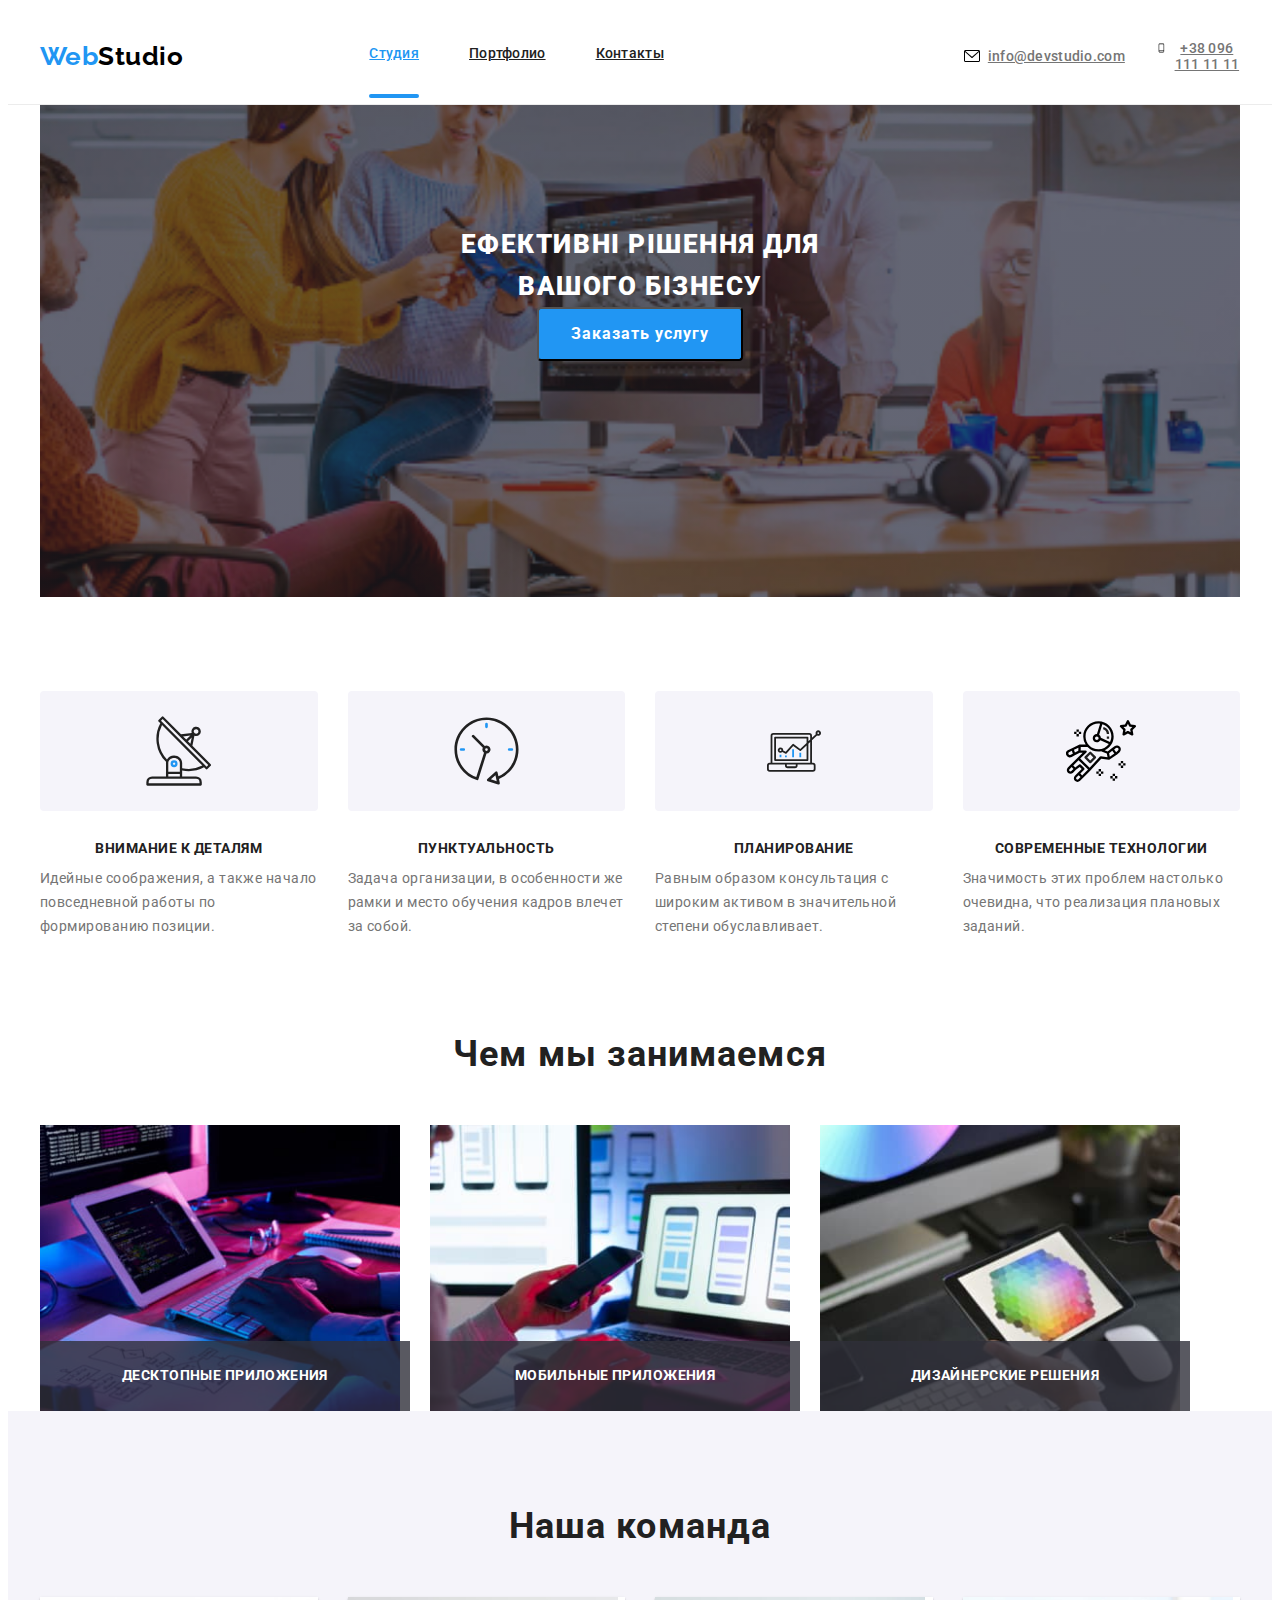
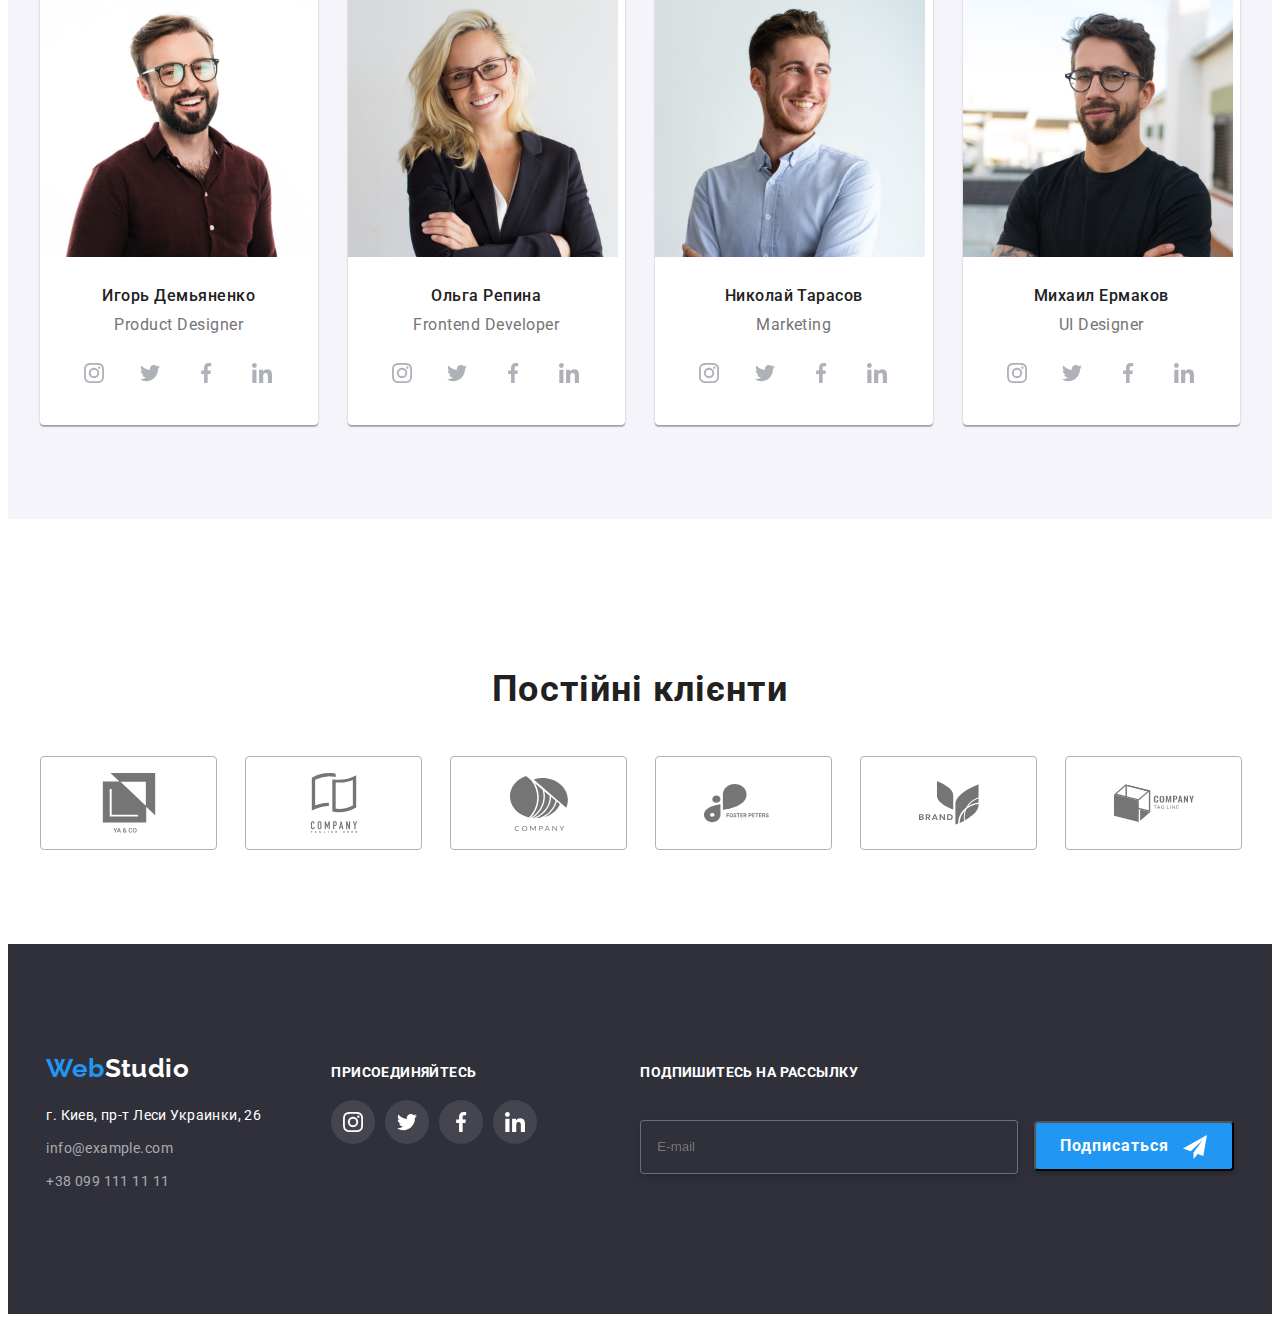
==== index.html @ 3cea4579 "burgermenu" ====
<!DOCTYPE html>
    <html lang="ru">

    <head>
        <meta charset="UTF-8" />
        <meta http-equiv="X-UA-Compatible" content="IE=edge" />
        <meta name="viewport" content="width=device-width, initial-scale=1.0" />
        <title>Студия</title>
        <link rel="preconnect" href="https://fonts.googleapis.com" />
        <link rel="preconnect" href="https://fonts.gstatic.com" crossorigin />
        <link
            href="https://fonts.googleapis.com/css2?family=Raleway:wght@700&family=Roboto:wght@400;500;700;900&display=swap"
            rel="stylesheet" />
        <link rel="stylesheet" href="https://cdnjs.cloudflare.com/ajax/libs/modern-normalize/1.1.0/modern-normalize.min.css"
            integrity="sha512-wpPYUAdjBVSE4KJnH1VR1HeZfpl1ub8YT/NKx4PuQ5NmX2tKuGu6U/JRp5y+Y8XG2tV+wKQpNHVUX03MfMFn9Q=="
            crossorigin="anonymous" referrerpolicy="no-referrer" />
        <link rel="stylesheet" href="./css/main.min.css" />
    </head>

    <body>
        <!--Header-->

         <header class="header">
            <div class="container">
                <nav class="navigation" >
                <a class="logo" href="/"><span class="logo__accent">Web</span>Studio</a>
                <button class="mobile-button " type="button" data-menu-button
                aria-expanded="false"
                aria-controls="menu-container">
                <svg class="open-burger" width="40" height="40" aria-label="Переключатель мобильного меню">
                <use class="mobile-button__icon-open" href="./images/symbol-defs.svg#icon-menu_24px"></use>
                </svg>
      
                <svg class="close-burger" width="20" height="20" aria-label="Переключатель мобильного меню">
                <use class="mobile-button__icon-close" href="./images/symbol-defs.svg#icon-close_24px"></use> 
                </svg>
                </button>

                <div class="menu-container" data-menu id="menu-container">
                    <ul  class="site-navigation">
                        <li class="site-navigation__item ">
                            <div class="current-session">
                                <a class="site-navigation__link current-session--link" href="./index.html">Студия</a>
                            </div>    
                        </li>
                        <li class="site-navigation__item"><a class="site-navigation__link" href="./portfolio.html">Портфолио</a></li>
                        <li class="site-navigation__item"><a class="site-navigation__link" href="#">Контакты</a></li>
                    </ul>
                    <ul class="auth-navigation">
                        <li class="auth-navigation__item">
                            <a class="auth-navigation__link" href="mailto:info@devstudio.com">
                                <svg class="contact-icon" width="16px" height="16px">
                                    <use href="./images/symbol-defs.svg#icon-envelope"></use>
                                </svg>
                                info@devstudio.com</a>
                        </li>
                        <li class="auth-navigation__item">
                            <a class="auth-navigation__link" href="tel:+380961111111">
                            <svg class="contact-icon" width="16px" height="16px">
                                <use href="./images/symbol-defs.svg#icon-smartphone"></use>
                            </svg>
                            +38 096 111 11 11</a></li>
                    </ul>
                    <ul class="mobile-list list">
                        <li class="mobile-list__item">
                           <a href="#" class="mobile-list__link">Instagram</a>
                        </li>
                        <li class="mobile-list__item">
                           <a href="#" class="mobile-list__link">Twitter</a>
                        </li>
                        <li class="mobile-list__item">
                           <a href="#" class="mobile-list__link">Facebook</a>
                        </li>
                        <li class="mobile-list__item">
                           <a href="#" class="mobile-list__link">LinkedIn</a>
                        </li>
                    </ul>
                </div>
            </nav>
        </div>
    </header>
        <!--Main-->
        <main>
            <!--Section Hero-->
             <section class="hero__section overlay">
                <h1 class="hero__title">Ефективні рішення для <br> вашого бізнесу</h1>
                <button type="button" class="hero__btn" data-modal-open width="30" height="30">Заказать услугу</button>
            </section> 
            
            <!--Co Abilities-->
            <section class="details__section">
                <div class="container">
                    <!--make Blid ivisible-->
                    <h2 class="section__title" hidden>Blind</h2>

                    <ul class="details__list">
                        <li class="details__item">
                            <h3 class="details__title">
                            <div class="details__icon-sputnik">
                                <svg class="icon__sputnik" width="65" height="70">
                            <use href="./images/symbol-defs.svg#icon-antenna"></use>
                            </svg>
                        </div>
                            внимание к деталям</h3>
                            <p class="details__text">
                                Идейные соображения, а также начало повседневной работы по формированию позиции.
                            </p>
                        </li>
                        <li class="details__item">
                            <h3 class="details__title">
                            <div class="details__icon-clock">
                            <svg class="icon__clock" width="67" height="70">
                            <use href="./images/symbol-defs.svg#icon-clock"></use> 
                            </svg>
                            </div>
                                пунктуальность</h3>
                            <p class="details__text">
                                Задача организации, в особенности же рамки и место обучения кадров влечет за собой.
                            </p>
                        </li>
                        <li class="details__item">
                            <h3 class="details__title">
                            <div class="details__icon-nout">
                            <svg class="icon_diagram" width="70" height="54">
                            <use href="./images/symbol-defs.svg#icon-diagram"></use>
                            </svg>
                            </div>
                                планирование</h3>
                            <p class="details__text">
                                Равным образом консультация с широким активом в значительной степени обуславливает.
                            </p>
                        </li>
                        <li class="details__item">
                            <h3 class="details__title">
                            <div class="details__icon-astronaut">
                                <svg class="icon_astronaut" width="70" height="70">
                                    <use href="./images/symbol-defs.svg#icon-astronaut"></use>
                                </svg>
                            </div>
                                современные технологии</h3>
                            <p class="details__text">
                                Значимость этих проблем настолько очевидна, что реализация плановых заданий.
                            </p>
                        </li>
                    </ul>
                </div>
            </section>
            <!--Our work-->
             <section class="work__section">
                <div class="container">
                    <h2 class="section__title">Чем мы занимаемся</h2>
                    <ul class="work__list">
                        <li class="work__item">
                            <img src="./images/htmlwork.jpg" alt="верстка сайта" width="370" />
                            <p class="work__text">Десктопные приложения</p>
                        </li>

                        <li class="work__item">
                        <img
                         src="./images/phone.jpg" alt="создание приложений" width="370" /></a>
                        <p class="work__text">Мобильные приложения</p>    
                        </li>

                        <li class="work__item">
                        <img
                       
                         src="./images/tablet.jpg" alt="оформление" width="370" /></a>
                        <p class="work__text">Дизайнерские решения</p>    
                        </li>
                    </ul>
                </div>
            </section> 
            <!--Our team-->
             <section class="team__section">
                <div class="container">
                    <h2 class="section__title">Наша команда</h2>
                    <ul class="team__list">
                        <li class="team__item">
                           <picture>
                            <source class="team__list"
                            srcset="./images/productdesigner-desk-1x.jpg 1x,
                                    ./images/productdesigner-desk-2x.jpg 2x"
                                    media="(min-width:1200px)"
                                    />

                                    <source  class="team__list"
                            srcset="./images/productdesigner-tablet-1x.jpg 1x,
                                    ./images/productdesigner-tablet-2x.jpg 2x"
                                    media="(min-width:768px)"
                                    />

                                    <source  class="team__list"
                            srcset="./images/productdesigner-mob-1x.jpg 1x,
                                    ./images/productdesigner-mob-2x.jpg 2x"
                                    media="(max-width:767px)"
                                    />

                           </picture>
                            <img src="./images/productdesigner.jpg" alt="productdesigner" width="270" />
                            <div class="team__container">
                            <h3 class="team__title">Игорь Демьяненко</h3>
                            <p class="team__text">Product Designer</p>
                            <ul class="team__social-items">
                            <li class="team__social-item">
                                <a href="#" class="team__social-link">
                                    <svg class="social-icon-size fill-icon" width="20" height="20">
                                        <use href="./images/symbol-defs.svg#icon-instagram">
                                    </use>
                                </svg>
                                </a>       
                            </li>
                            <li class="team__social-item">
                                <a href="#" class="team__social-link">
                                    <svg class="social-icon-size fill-icon" width="20" height="20">
                                        <use href="./images/symbol-defs.svg#icon-twitter"></use>
                                    </svg>
                                </a>
                            </li>
                            <li class="team__social-item">
                                <a href="#" class="team__social-link">
                                    <svg class="social-icon-size fill-icon" width="20" height="20">
                                        <use href="./images/symbol-defs.svg#icon-facebook"></use>
                                    </svg>
                                </a>
                            </li>
                            <li class="team__social-item">
                                <a href="#" class="team__social-link">
                                    <svg class="social-icon-size fill-icon" width="20" height="20">
                                        <use href="./images/symbol-defs.svg#icon-linkedin"></use>
                                    </svg>
                                </a>
                            </li>
                            </ul>
                        </div>
                        <li class="team__item">
                            <picture>
                            <source class="team__item"
                            srcset="./images/frontenddeveloper-desk-1x.jpg 1x,
                                    ./images/frontenddeveloper-desk-2x.jpg 2x"
                                    media="(min-width:1200px)"
                                    />

                                    <source class="team__item"
                            srcset="./images/frontenddeveloper-tablet-1x.jpg 1x,
                                    ./images/frontenddeveloper-tablet-2x.jpg 2x"
                                    media="(min-width:768px)"
                                    />

                                    <source  class="team__item"
                            srcset="./images/frontenddeveloper-mob-1x.jpg 1x,
                                    ./images/frontenddeveloper-mob-2x.jpg 2x"
                                    media="(max-width:767px)"
                                    />

                           </picture>
                            <img
                            src="./images/frontenddeveloper.jpg" alt="frontenddeveloper" width="270" />
                            <div class="team__container">
                            <h3 class="team__title">Ольга Репина</h3>
                            <p class="team__text">Frontend Developer</p>
                            <ul class="team__social-items">
                                <li class="team__social-item">
                                    <a href="#" class="team__social-link">
                                        <svg class="social-icon-size fill-icon" width="20" height="20">
                                            <use href="./images/symbol-defs.svg#icon-instagram"></use>
                                    </svg>
                                    </a>       
                                </li>
                                <li class="team__social-item">
                                    <a href="#" class="team__social-link">
                                        <svg class="social-icon-size fill-icon" width="20" height="20">
                                            <use href="./images/symbol-defs.svg#icon-twitter"></use>
                                        </svg>
                                    </a>
                                </li>
                                <li class="team__social-item">
                                    <a href="#" class="team__social-link">
                                        <svg class="social-icon-size fill-icon" width="20" height="20">
                                            <use href="./images/symbol-defs.svg#icon-facebook"></use>
                                        </svg>
                                    </a>
                                </li>
                                <li class="team__social-item">
                                    <a href="#" class="team__social-link">
                                        <svg class="social-icon-size fill-icon" width="20" height="20">
                                            <use href="./images/symbol-defs.svg#icon-linkedin"></use>
                                        </svg>
                                    </a>
                                </li>
                              </ul>
                            </div>
                        
                        <li class="team__item">
                            <picture>
                            <source 
                            srcset="./images/marketing-desk-1x.jpg 1x,
                                    ./images/marketing-desk-2x.jpg 2x"
                                    media="(min-width:1200px)"
                                    />

                                    <source 
                            srcset="./images/marketing-tablet-1x.jpg 1x,
                                    ./images/marketing-tablet-2x.jpg 2x"
                                    media="(min-width:768px)"
                                    />

                                    <source 
                            srcset="./images/marketing-mob-1x.jpg 1x,
                                    ./images/marketing-mob-2x.jpg 2x"
                                    media="(max-width:767px)"
                                    />

                           </picture>

                            <img
                             src="./images/marketing.jpg" alt="marketing" width="270" />
                            <div class="team__container">
                            <h3 class="team__title">Николай Тарасов</h3>
                            <p class="team__text">Marketing</p>
                            <ul class="team__social-items">
                                <li class="team__social-item">
                                    <a href="#" class="team__social-link">
                                        <svg class="social-icon-size fill-icon" width="20" height="20">
                                            <use href="./images/symbol-defs.svg#icon-instagram"></use>
                                    </svg>
                                    </a>       
                                </li>
                                <li class="team__social-item">
                                    <a href="#" class="team__social-link">
                                        <svg class="social-icon-size fill-icon" width="20" height="20">
                                            <use href="./images/symbol-defs.svg#icon-twitter"></use>
                                        </svg>
                                    </a>
                                </li>
                                <li class="team__social-item">
                                    <a href="#" class="team__social-link">
                                        <svg class="social-icon-size fill-icon" width="20" height="20">
                                            <use href="./images/symbol-defs.svg#icon-facebook"></use>
                                        </svg>
                                    </a>
                                </li>
                                <li class="team__social-item">
                                    <a href="#" class="team__social-link">
                                        <svg class="social-icon-size fill-icon" width="20" height="20">
                                            <use href="./images/symbol-defs.svg#icon-linkedin"></use>
                                        </svg>
                                    </a>
                                </li>
                                </ul>
                            
                        <li class="team__item">

                            <picture>
                            <source 
                            srcset="./images/uidesigner-desk-1x.jpg 1x,
                                    ./images/uidesigner-desk-2x.jpg 2x"
                                    media="(min-width:1200px)"
                                    />

                                    <source 
                            srcset="./images/uidesigner-tablet-1x.jpg 1x,
                                    ./images/uidesigner-tablet-2x.jpg 2x"
                                    media="(min-width:768px)"
                                    />

                                    <source 
                            srcset="./images/uidesigner-mob-1x.jpg 1x,
                                    ./images/uidesigner-mob-2x.jpg 2x"
                                    media="(max-width:767px)"
                                    />

                           </picture>


                            <img
                             src="./images/uidesigner.jpg" alt="uidesigner" width="270" />
                            <div class="team__container">
                            <h3 class="team__title">Михаил Ермаков</h3>
                            <p class="team__text">UI Designer</p>
                            <ul class="team__social-items">
                                <li class="team__social-item">
                                    <a href="#" class="team__social-link">
                                        <svg class="social-icon-size fill-icon" width="20" height="20">
                                            <use href="./images/symbol-defs.svg#icon-instagram"></use>
                                    </svg>
                                    </a>       
                                </li>
                                <li class="team__social-item">
                                    <a href="#" class="team__social-link">
                                        <svg class="social-icon-size fill-icon" width="20" height="20">
                                            <use href="./images/symbol-defs.svg#icon-twitter"></use>
                                        </svg>
                                    </a>
                                </li>
                                <li class="team__social-item">
                                    <a href="#" class="team__social-link">
                                        <svg class="social-icon-size fill-icon" width="20" height="20">
                                            <use href="./images/symbol-defs.svg#icon-facebook"></use>
                                        </svg>
                                    </a>
                                </li>
                                <li class="team__social-item">
                                    <a href="#" class="team__social-link">
                                        <svg class="social-icon-size fill-icon" width="20" height="20">
                                            <use href="./images/symbol-defs.svg#icon-linkedin"></use>
                                        </svg>
                                    </a>
                                </li>
                            </ul>
                            </div>
                    
            </section>
           <section class="section__clients">
            <div class="container__clients">
            <h2 class="section__title-clients">Постійні клієнти</h2>
            <ul class="client__list">
            <li class="client__item">
            <a href="" class="clients"> 
            <svg class="client__logo" width="106" height="60">
            <use href="./images/symbol-defs.svg#icon-client1"></use>    
            </svg>    
            </a>    
            </li>
            <li class="client__item">
            <a href="" class="clients"> 
            <svg class="client__logo" width="106" height="60">
            <use href="./images/symbol-defs.svg#icon-client2"></use>    
            </svg>    
            </a>    
            </li>
            <li class="client__item">
            <a href="" class="clients"> 
            <svg class="client__logo" width="106" height="60">
            <use href="./images/symbol-defs.svg#icon-client3"></use>    
            </svg>    
            </a>    
            </li>
            <li class="client__item">
            <a href="" class="clients"> 
            <svg class="client__logo" width="106" height="80">
            <use href="./images/symbol-defs.svg#icon-client4"></use>    
            </svg>    
            </a>    
            </li>
            <li class="client__item">
            <a href="" class="clients"> 
            <svg class="client__logo" width="106" height="60">
            <use href="./images/symbol-defs.svg#icon-clien5"></use>    
            </svg>    
            </a>    
            </li>
            <li class="client__item">
            <a href="" class="clients"> 
            <svg class="client__logo" width="106" height="80">
            <use href="./images/symbol-defs.svg#icon-client6"></use>    
            </svg>    
            </a>    
            </li>
            </ul>
            </div>
            </section>
        </main>
        <!--footer-->
         <footer class="footer">
            <div class="container footer__flex">
            <div class="footer--main">
                <a href="/" class="footer__logo"><span class="logo__accent">Web</span>Studio</a>
                <address class="address">
                    <ul class="address__list">
                        <li class="address__item">г. Киев, пр-т Леси Украинки, 26</li>
                        <li class="address__item">
                            <a class="address__link" href="mailto:info@example.com">info@example.com</a>
                        </li>
                        <li class="address__item">
                            <a class="address__link" href="tel:+380991111111">+38 099 111 11 11</a>
                        </li>
                    </ul>
                </address>
            </div>

            <div class="join__list">
                <h2 class="join">присоединяйтесь</h2>
                <ul class="footer__team-social-items">
                    <li class="footer__icon-social">
                        <a href="#" class="footer__team-social">
                            <svg class="social-icon-size" width="20" height="20">
                                <use href="./images/symbol-defs.svg#icon-instagram"></use>
                        </svg>
                        </a>       
                    </li>
                    <li class="footer__icon-social">
                        <a href="#" class="footer__team-social">
                            <svg class="social-icon-size" width="20" height="20">
                                <use href="./images/symbol-defs.svg#icon-twitter"></use>
                            </svg>
                        </a>
                    </li>
                    <li class="footer__icon-social">
                        <a href="#" class="footer__team-social">
                            <svg class="social-icon-size" width="20" height="20">
                                <use href="./images/symbol-defs.svg#icon-facebook"></use>
                            </svg>
                        </a>
                    </li>
                    <li class="footer__icon-social">
                        <a href="#" class="footer__team-social">
                            <svg class="social-icon-size" width="20" height="20">
                                <use href="./images/symbol-defs.svg#icon-linkedin"></use>
                            </svg>
                        </a>
                    </li>
                    </ul>
            </div>
            <div class="footer--form">
                <form>
                    <label class="footer__form-label" for="e-mail">Подпишитесь на рассылку</label>
                    <div class="footer__form-submit">
                    <input class="footer__form-input" id="e-mail" type="email" name="e-mail" placeholder="E-mail">
                    <button class="footer__form-button" type="submit">
                        Подписаться
                        <svg class="footer__form-icon" width="24px" height="24px" aria-hidden="true">
                            <use href="./images/symbol-defs.svg#icon-icon-send"></use>
                        </svg>
                    </button>
                    </div>
                </form>
            </div>
            </div>
            

        </footer>

        <div class="backdrop is-hidden" data-modal>
            <div class="modal">
                <div class="modal__close">
                <button class="modal__close-button" type="button" data-modal-close>
            <svg class="modal__close-icon" width="11" height="11" >
                
                <use href="./images/symbol-defs.svg#icon-Vector-1"></use>
            </svg>
                </button>
                <div class="modal__inner">
                    <h2 class="modal__title">Залиште свої дані, ми вам передзвонимо</h2>
                    <form class="form" name="main-form"  autocomplete="on" novalidate>
                        
                    <div class="form__field">
                        <label class="form__field-label" for="user-name">Ім'я</label>
                        <div class="form__field-inner">
                            <input class="form__field-input" id="user-name" type="text" name="user-name" required>
                        <svg class="form__field-icon" >
                            <use href="./images/symbol-defs.svg#icon-name" aria-hidden="true">
                        </use>
                        </svg>
                    </div>     
                    </div>
                    <div class="form__field">
                    <label class="form__field-label" for="user-number">Телефон</label>
                    <div class="form__field-inner">
                        <input class="form__field-input" id="phone-number" type="tel" name="phone-number" required>
                        <svg class="form__field-icon">
                            <use href="./images/symbol-defs.svg#icon-phonemodal" width="13" aria-hidden="true"> 
                            </use>
                        </svg>

                    </div>
                    </div>
                    <div class="form__field">
                        <label class="form__field-label" for="e-mail">Пошта</label>
                        <div class="form__field-inner">
                            <input class="form__field-input" id="e-mail" type="email" name="e-mail" required>
                            <svg class="form__field-icon">
                                <use href="./images/symbol-defs.svg#icon-mail" width="15"  aria-hidden="true">
                                </use>
                            </svg>
                    </div>
                    </div>
                    <div class="form-field">
                        <label class="form__field-label" for="comment">Комментарий</label>
                        <textarea class="form__field-input form__field-texarea" id="comment" name="feedback" rows="5"
                            placeholder="Введите текст" required></textarea>
                    </div>
                    <label class="confirmation">
                        <input class="confirmation-input__checkbox" type="checkbox" name="agreement" value="agree" />
                        <span class="confirmation__icon">
                            <svg width="16" height="15">
                                <use href="./images/symbol-defs.svg#icon-check-1"></use>
                            </svg>
                        </span>
                        Соглашаюсь с рассылкой и принимаю
                        <a class="confirmation__agreement" href="">Условия договора</a>
                    </label>
                                <button type="submit" class="form-field__button">Отправить</button>
                            
                    </form>
                
                </div>
            </div>
        </div>
        <script src="./js/modal.js"></script>
        <script src="./js/mobile-menu.js"></script>
    </body>

    </html>
---- css/main.min.css ----
:root{--accent-color: #2196f3;--text-color-black: #212121;--text-color-gray: #757575;--white-color: #ffffff;--absolute-black: #000000;--grid-row-gap: 30px;--grid-column-gap: 30px;--bg-gradient: linear-gradient(to right, rgba(47, 48, 58, 0.4), rgba(47, 48, 58, 0.4)) }body{font-family:Roboto,sans-serif;font-style:normal;color:var(--text-color-gray);letter-spacing:.03em}h1,h2,h3,h4,h5,h6,p,ul{margin-top:0;margin-bottom:0;padding-top:0;padding-bottom:0}.container{margin-right:auto;margin-left:auto;padding-right:15px;padding-left:15px}@media screen and (min-width: 480px){.container{width:480px}}@media screen and (min-width: 768px){.container{width:768px}}@media screen and (min-width: 1200px){.container{width:1200px}}img{display:block;max-width:100%;height:auto}ul,ol{margin:0;padding:0;list-style-type:none}.header{background-color:var(--white-color);border-bottom:#ececec 1px solid}.header__list{margin-left:auto;list-style:none;display:flex;transition:250ms;transition-timing-function:cubic-bezier(0.4, 0, 0.2, 1)}.header__item{margin-right:50px}.header__item:last-child{margin-right:0}.header__address{display:flex;font-weight:500;font-size:14px;line-height:1.14;letter-spacing:.02em;text-decoration:none;color:var(--text-color-gray);align-items:center;transition:250ms;transition-timing-function:cubic-bezier(0.4, 0, 0.2, 1)}.header__address:hover,.header__address:focus{color:var(--accent-color);transition:250ms;transition-timing-function:cubic-bezier(0.4, 0, 0.2, 1)}.logo{margin-right:93px;font-family:Raleway;font-weight:700;font-size:26px;line-height:1.2;text-decoration:none;color:var(--absolute-black)}.logo__accent{color:var(--accent-color)}.backdrop .backdrop{position:fixed;top:0;left:0;width:100%;height:100%;background:rgba(0,0,0,.2);transition:opacity .5s,visibility .5s}.backdrop.is-hidden{opacity:0;pointer-events:none;visibility:hidden}.confirmation{padding-left:13px;display:flex;align-items:center;justify-content:center}.confirmation-input__checkbox{position:absolute;top:0;left:0;pointer-events:none;appearance:none}.confirmation__icon{width:16px;height:15px;margin-right:7px;background-origin:border-box;border:2px solid #212121;border-radius:2px;transition:background-color 250ms cubic-bezier(0.4, 0, 0.2, 1),border-color 250ms cubic-bezier(0.4, 0, 0.2, 1);display:flex;align-items:baseline}.confirmation-input__checkbox:checked+.confirmation__icon{opacity:1;border:none;background-color:#2196f3}.confirmation{font-family:"Roboto";font-style:normal;font-weight:400;font-size:14px;line-height:1.71;letter-spacing:.03em;color:#757575}.confirmation__agreement{text-decoration-line:underline;color:#2196f3;display:flex;padding-left:3px}.section__title-clients{margin-bottom:30px;margin-top:60px;font-family:"Roboto";font-style:normal;font-weight:700;font-size:28px;line-height:33px;text-align:center;letter-spacing:.03em;color:#212121}@media screen and (min-width: 1200px){.section__title-clients{margin-bottom:50px;font-size:36px}}.client__item{margin:15px}@media screen and (max-width: 767px){.client__item{width:calc((100% - 60px)/2)}}@media screen and (min-width: 768px)and (max-width: 1199px){.client__item{width:calc((100% - 90px)/3)}}@media screen and (min-width: 1200px){.client__item{width:calc(100% - 30px)}}.client__list{display:flex;justify-content:center;margin:-15px}@media screen and (max-width: 1199px){.client__list{flex-wrap:wrap}}.clients{display:flex;justify-content:center;align-items:center;width:100%;height:92px;border:1px solid #afb1b8;border-radius:4px;color:inherit}.clients:hover,.clients:focus{border-color:var(--accent-color);color:var(--accent-color);transition:250ms;transition-timing-function:cubic-bezier(0.4, 0, 0.2, 1)}.client__logo{fill:currentColor;display:flex;justify-content:center;align-items:center;transition:250ms;transition-timing-function:cubic-bezier(0.4, 0, 0.2, 1)}.container__clients{margin-right:auto;margin-left:auto;padding-top:94px;padding-bottom:94px;padding-left:15px;padding-right:15px}@media screen and (min-width: 480px){.container__clients{width:480px}}@media screen and (min-width: 768px){.container__clients{width:768px}}@media screen and (min-width: 1200px){.container__clients{width:1200px}}.details__section{background-color:var(--white-color);padding-top:60px;padding-bottom:60px}@media screen and (min-width: 768px){.details__section{padding-top:60px;padding-bottom:60px}}@media screen and (min-width: 1200px){.details__section{padding-top:94px;padding-bottom:94px}}.details__item{width:100%}@media screen and (min-width: 768px){.details__item{width:calc((100% - 30px)/2)}}@media screen and (min-width: 1200px){.details__item{width:calc((100% - 90px)/4)}}.details__item:last-child{margin-right:0}.details__list{display:flex;flex-wrap:wrap;gap:30px;list-style:none;padding-left:0px}.details__title{width:100%;font-weight:700;font-size:14px;line-height:1.14;color:var(--text-color-black);margin-bottom:10px;text-transform:uppercase;text-align:center}@media screen and (min-width: 480px){.details__title{text-align:center}}.details__text{font-weight:400;font-size:14px;line-height:1.71;color:var(--text-color-gray)}.section__title{font-family:"Roboto";font-style:normal;font-weight:700;font-size:36px;line-height:42px;text-align:center;letter-spacing:.03em;color:var(--text-color-black);margin-bottom:50px}@media screen and (min-width: 480px){.section__title{text-align:center}}.footer{padding-top:60px;padding-bottom:60px;background-color:#2f303a;font-style:normal;font-weight:400;font-size:14px;line-height:1.71;letter-spacing:.03em;text-align:center}@media screen and (min-width: 1200px){.footer{text-align:left}}.footer__logo{display:inline-block;font-family:Raleway,serif;font-weight:700;font-size:26px;line-height:1.2;text-decoration:none;color:var(--white-color);margin-bottom:20px}.footer__icon-social{padding-right:10px}.footer__team-social{display:flex;width:44px;height:44px;border:none;border-radius:50%;list-style:none;margin-left:0px;margin-right:0px;cursor:pointer;justify-content:center;align-items:center;fill:#fff;background:rgba(255,255,255,.1);transition:250ms;transition-timing-function:cubic-bezier(0.4, 0, 0.2, 1)}.footer__team-social:hover,.footer__team-social:focus{background-color:#2196f3;fill:#fff;transition:250ms;transition-timing-function:cubic-bezier(0.4, 0, 0.2, 1)}.container__footer-social{display:flex;align-items:baseline}@media screen and (max-width: 1199px){.footer__flex{display:flex;flex-wrap:wrap;justify-content:center;align-items:baseline;column-gap:165px}}@media screen and (min-width: 1200px){.footer__flex{display:flex;flex-wrap:nowrap;align-items:baseline;justify-content:center}}.footer--main{text-align:center;margin-bottom:60px}@media screen and (min-width: 1200px){.footer--main{text-align:left}}.join__list{display:flex;flex-direction:column;align-items:center;margin-bottom:60px;margin-top:60px}@media screen and (min-width: 768px){.join__list{margin-bottom:0}}@media screen and (min-width: 1200px){.join__list{margin-left:70px;align-items:flex-start}}.footer__team-social-items{display:flex;align-items:center;list-style:none;margin-left:0px;padding:0px;width:100%;height:100%;color:#fff;transition:250ms;transition-timing-function:cubic-bezier(0.4, 0, 0.2, 1)}.address__list{list-style:none;padding-left:0}.address__item{font-weight:400;font-size:14px;line-height:1.71;text-decoration:none;font-style:normal;color:var(--white-color);margin-bottom:9px}.address__item:last-child{margin-bottom:0px}.address__link{color:rgba(255,255,255,.6);text-decoration:none}.address__link:hover,.address__link:focus{color:var(--accent-color);transition:250ms;transition-timing-function:cubic-bezier(0.4, 0, 0.2, 1)}.join{width:145px;height:16px;font-family:"Roboto";font-style:normal;font-weight:700;font-size:14px;line-height:16px;letter-spacing:.03em;text-transform:uppercase;color:#fff;margin-bottom:20px}@media screen and (max-width: 1199px){.footer--form{text-align:center}}@media screen and (min-width: 1200px){.footer--form{align-items:flex-end;margin-left:93px}}.footer__form-label{display:block;margin-bottom:20px;font-family:"Roboto";font-style:normal;font-weight:700;font-size:14px;line-height:16px;letter-spacing:.03em;text-transform:uppercase;color:#fff}.footer__form-input{width:100%;height:50px;margin-top:20px;padding-left:16px;color:#fff;border:1px solid rgba(255,255,255,.3);filter:drop-shadow(0px 4px 4px rgba(0, 0, 0, 0.15));border-radius:4px;background-color:#2f303a}@media screen and (min-width: 480px){.footer__form-input{width:450px}}@media screen and (min-width: 1200px){.footer__form-input{width:358px}}.footer__form-button{width:200px;height:50px;font-family:"Roboto";font-style:normal;font-weight:700;font-size:16px;line-height:1.88;letter-spacing:.06em;color:#fff;background:#2196f3;box-shadow:0px 4px 4px rgba(0,0,0,.15);border-radius:4px;margin-top:20px}@media screen and (min-width: 1200px){.footer__form-button{margin-left:12px}}.footer__form-icon{fill:#fff;margin-left:10px;vertical-align:middle}.form__field{position:relative;left:0;top:0;font-family:"Roboto";font-style:normal;font-weight:400;font-size:12px;line-height:14px;letter-spacing:.01em;color:#757575}.form__field-label{display:block;font-family:"Roboto";font-style:normal;font-weight:400;font-size:12px;line-height:14px;letter-spacing:.01em;color:#757575;margin-bottom:4px}.form__field-input{font-family:"Roboto";font-style:normal;font-weight:400;font-size:12px;line-height:14px;letter-spacing:.01em;color:#757575;width:100%;padding:11px 12px 11px 42px;border:1px solid rgba(33,33,33,.2);border-radius:4px;outline:none;transition:border-color 250ms cubic-bezier(0.4, 0, 0.2, 1)}.form__field-input:hover,.form__field-input:focus{color:#2196f3;border:1px solid #2196f3;border-radius:4px}.form__field-input:hover+.form__field-icon,.form__field-input:focus+.form__field-icon,.form__field-input:active+.form__field-icon{fill:#2196f3}.form__field-inner{position:relative;margin-bottom:10px}.form__field-icon{position:absolute;top:50%;left:12px;transform:translateY(-50%);fill:CurrentColor;transition:fill 250ms cubic-bezier(0.4, 0, 0.2, 1);color:#212121;padding-right:15px;width:30px;height:12px}.form__field-texarea{resize:none;padding:12px 16px;margin-bottom:20px;height:120px}.form-field__button{display:block;margin-left:auto;margin-right:auto;margin-top:30px;margin-bottom:40px;width:200px;height:50px;padding:10px 52px;font-family:"Roboto";font-style:normal;font-weight:700;font-size:16px;line-height:1.88;letter-spacing:.06em;color:#fff;cursor:pointer;background:#2196f3;box-shadow:0px 4px 4px rgba(0,0,0,.15);border-radius:4px;border:0;transition:box-shadow 250ms cubic-bezier(0.4, 0, 0.2, 1)}.form-field__button:focus,.form-field__button:active{box-shadow:0px 4px 4px rgba(0,0,0,.15)}.header{background-color:var(--white-color);border-bottom:#ececec 1px solid}.header__list{margin-left:auto;list-style:none;display:flex;transition:250ms;transition-timing-function:cubic-bezier(0.4, 0, 0.2, 1)}.header__item{margin-right:50px}.header__item:last-child{margin-right:0}.header__address{display:flex;font-weight:500;font-size:14px;line-height:1.14;letter-spacing:.02em;text-decoration:none;color:var(--text-color-gray);align-items:center;transition:250ms;transition-timing-function:cubic-bezier(0.4, 0, 0.2, 1)}.header__address:hover,.header__address:focus{color:var(--accent-color);transition:250ms;transition-timing-function:cubic-bezier(0.4, 0, 0.2, 1)}.hero__section{background-color:#2f303a;text-align:center;padding-top:118px}@media screen and (min-width: 480px){.hero__section{width:480px}}@media screen and (min-width: 768px){.hero__section{width:768px}}@media screen and (min-width: 1200px){.hero__section{width:1200px}}.hero__title{font-family:"Roboto";font-style:normal;font-weight:900;font-size:26px;line-height:42px;text-align:center;letter-spacing:.06em;text-transform:uppercase;color:#fff}@media screen and (max-width: 1199px){.hero__title{font-size:26px;line-height:1.61;padding-bottom:30px}}.hero__btn{font-family:Roboto,sans-serif;font-weight:700;font-size:16px;line-height:1.87;letter-spacing:.06em;background-color:#2196f3;color:#fff;border-radius:4px;padding-top:10px;padding-bottom:10px;padding-left:32px;padding-right:32px;cursor:pointer;margin-bottom:118px}.hero__btn__btn:hover,.hero__btn__btn:focus{background-color:#188ce8;color:#fff;cursor:pointer;box-shadow:0px 4px 4px rgba(0,0,0,.15);border-radius:4px;transition:250ms;transition-timing-function:cubic-bezier(0.4, 0, 0.2, 1)}.icon-mail{margin-right:10px;fill:currentColor}.icon-mail:hover,.icon-mail:focus{color:var(--accent-color);transition:250ms;transition-timing-function:cubic-bezier(0.4, 0, 0.2, 1)}.icon-telefon{margin-right:10px;fill:currentColor}.icon-telefon:hover,.icon-telefon:focus{color:var(--accent-color);transition:250ms;transition-timing-function:cubic-bezier(0.4, 0, 0.2, 1)}.details__icon-sputnik{height:120px;display:flex;align-items:center;justify-content:center;background-color:#f5f4fa;margin-bottom:30px;border-radius:4px}.details__icon-watch{height:120px;display:flex;align-items:center;justify-content:center;background-color:#f5f4fa;margin-bottom:30px;border-radius:4px}.details__icon-clock{height:120px;display:flex;align-items:center;justify-content:center;background-color:#f5f4fa;margin-bottom:30px;border-radius:4px}.details__icon-nout{height:120px;display:flex;align-items:center;justify-content:center;background-color:#f5f4fa;margin-bottom:30px;border-radius:4px}.details__icon-astronaut{height:120px;display:flex;align-items:center;justify-content:center;background-color:#f5f4fa;margin-bottom:30px;border-radius:4px}.logo{margin-right:93px;font-family:Raleway;font-weight:700;font-size:26px;line-height:1.2;text-decoration:none;color:var(--absolute-black)}.logo__accent{color:var(--accent-color)}.modal{position:absolute;top:50%;left:50%;transform:translate(-50%, -50%);overflow-y:scroll;background:#fff;box-shadow:0px 1px 3px rgba(0,0,0,.12),0px 1px 1px rgba(0,0,0,.14),0px 2px 1px rgba(0,0,0,.2);border-radius:4px}@media screen and (min-width: 480px)and (max-width: 1199px){.modal{width:450px}}@media screen and (min-width: 1200px){.modal{min-width:528px;min-height:581px}}.modal__close-button{position:absolute;top:8px;right:8px;width:30px;height:30px;background:#fff;border:1px solid rgba(0,0,0,.1);border-radius:50%;cursor:pointer}.modal__close-button:hover .modal__close-icon,.modal__close-button:focus .modal__close-icon{fill:#2196f3}.modal__close-icon{fill:#000;transition:fill 250ms cubic-bezier(0.4, 0, 0.2, 1)}.modal__inner{padding-left:40px;padding-right:40px;padding-top:40px}.modal__title{margin-bottom:12px;font-family:"Roboto";font-style:normal;font-weight:700;font-size:20px;line-height:23px;text-align:center;letter-spacing:.03em;color:#212121}.navigation{display:flex;align-items:center;justify-content:center;min-height:60px}@media screen and (max-width: 768px){.navigation{justify-content:space-between}}.mobile-button{display:inline-flex;background-color:rgba(0,0,0,0);margin:0;padding:0;border:none;cursor:pointer;z-index:990}@media screen and (min-width: 768px){.mobile-button{display:none}}.mobile-button__icon-close{width:40px;height:40px}.mobile-button:hover .mobile-button__icon-open{fill:#2196f3}.mobile-button:hover .mobile-button__icon-close{fill:#2196f3}.mobile-button__icon-close{display:none}.mobile-button.is-open .mobile-button__icon-close{display:block}.mobile-button.is-open .mobile-button__icon-open{display:none}.close-burger{position:fixed;top:20px;right:25px}.menu-container{background-color:#fff;padding:48px 40px;text-align:center}@media screen and (max-width: 767px){.menu-container{display:none;position:fixed;top:0;left:0;width:100vw;height:100vh;z-index:900}.menu-container.is-open{display:flex;flex-direction:column;justify-content:space-between}}@media screen and (min-width: 768px){.menu-container{display:flex;justify-content:center;align-items:center;padding:0}}@media screen and (min-width: 1200px){.menu-container{gap:300px}}.site-navigation{display:flex;flex-direction:column;align-items:flex-start}@media screen and (max-width: 768px){.site-navigation{margin-left:0}}@media screen and (min-width: 768px){.site-navigation{flex-direction:row;gap:50px;margin-left:88px;margin-bottom:0}}@media screen and (min-width: 1200px){.site-navigation{margin-left:93px}}.site-navigation__link{display:block;padding-top:16px;padding-bottom:16px;font-style:normal;font-weight:500;font-size:40px;line-height:1.14;letter-spacing:.02em;color:#212121;transition:250ms;transition-timing-function:cubic-bezier(0.4, 0, 0.2, 1)}.site-navigation__link:hover,.site-navigation__link:focus{color:#2196f3;transition:250ms;transition-timing-function:cubic-bezier(0.4, 0, 0.2, 1)}@media screen and (min-width: 768px){.site-navigation__link{padding-top:32px;padding-bottom:32px;font-size:14px;line-height:1.14}}.current-session::after{content:"";display:block;width:100%;height:4px;background:#2196f3;border-radius:2px}@media screen and (max-width: 768px){.current-session::after{display:none}}.current-session--link{color:#2196f3}.auth-navigation{display:flex;flex-direction:column-reverse}@media screen and (max-width: 768px){.auth-navigation{margin-bottom:64px}}@media screen and (min-width: 768px){.auth-navigation{flex-direction:column;justify-content:center;margin-bottom:0}}@media screen and (min-width: 1200px){.auth-navigation{display:flex;flex-direction:row;align-items:center}}@media screen and (min-width: 768px)and (max-width: 1199px){.auth-navigation__item{margin-left:90px}}@media screen and (min-width: 1200px){.auth-navigation__item:first-child{margin-right:32px}}.auth-navigation__link{display:flex;padding-top:16px;padding-bottom:16px;color:var(--secondary-color);font-style:normal;font-weight:500;font-size:14px;line-height:1.15;letter-spacing:.02em;transition:250ms;transition-timing-function:cubic-bezier(0.4, 0, 0.2, 1)}@media screen and (max-width: 768px){.auth-navigation__link{font-size:34px;line-height:1.17}}@media screen and (min-width: 768px)and (max-width: 1200px){.auth-navigation__link{padding:5px 0px;font-size:12px;line-height:1.14}}@media screen and (min-width: 1200px){.auth-navigation__link{padding-top:32px;padding-bottom:32px}}.auth-navigation__link:hover,.auth-navigation__link:focus{color:#2196f3;transition:250ms;transition-timing-function:cubic-bezier(0.4, 0, 0.2, 1)}.auth-navigation__link:hover .contact-icon,.auth-navigation__link:focus .contact-icon{fill:#2196f3;transition:250ms;transition-timing-function:cubic-bezier(0.4, 0, 0.2, 1)}.contact-icon{display:flex;fill:var(--secondary-color);margin-right:10px;display:none}.contact-icon:hover{fill:var(--secondary-color)}@media screen and (min-width: 768px){.contact-icon{display:block}}@media screen and (min-width: 768px){.contact-icon{margin-right:8px}}.mobile-list{display:flex}@media screen and (min-width: 768px){.mobile-list{display:none}}.mobile-list__item{border-right:1px solid rgba(33,33,33,.2);margin-right:10px}.mobile-list__link{padding-right:10px;text-decoration:none;color:#2196f3;font-size:18px}.overlay{max-width:1600px;background-image:var(--bg-gradient),url(../images/hero-bg-mobile.jpg);background-position:center;background-size:cover;background-repeat:no-repeat;background-color:#2f303a;margin-left:auto;margin-right:auto;padding-top:118px;padding-bottom:118px}@media(min-device-pixel-ratio: 2),(min-resolution: 192dpi),(min-resolution: 2dppx){.overlay{background-image:var(--bg-gradient),url(../images/hero-bg-2x-mob.jpg)}}@media screen and (min-device-pixel-ratio: 2)and (min-width: 768px),screen and (min-resolution: 192dpi)and (min-width: 768px),screen and (min-resolution: 2dppx)and (min-width: 768px){.overlay{background-image:var(--bg-gradient),url(../images/hero-bg-tablet.jpg)}}@media screen and (min-device-pixel-ratio: 2)and (min-width: 768px)and (min-device-pixel-ratio: 2),screen and (min-device-pixel-ratio: 2)and (min-width: 768px)and (min-resolution: 192dpi),screen and (min-device-pixel-ratio: 2)and (min-width: 768px)and (min-resolution: 2dppx),screen and (min-resolution: 192dpi)and (min-width: 768px)and (min-device-pixel-ratio: 2),screen and (min-resolution: 192dpi)and (min-width: 768px)and (min-resolution: 192dpi),screen and (min-resolution: 192dpi)and (min-width: 768px)and (min-resolution: 2dppx),screen and (min-resolution: 2dppx)and (min-width: 768px)and (min-device-pixel-ratio: 2),screen and (min-resolution: 2dppx)and (min-width: 768px)and (min-resolution: 192dpi),screen and (min-resolution: 2dppx)and (min-width: 768px)and (min-resolution: 2dppx){.overlay{background-image:var(--bg-gradient),url(../images/hero-bg-2x-tablet.jpg)}}@media screen and (min-device-pixel-ratio: 2)and (min-width: 1200px),screen and (min-resolution: 192dpi)and (min-width: 1200px),screen and (min-resolution: 2dppx)and (min-width: 1200px){.overlay{width:1600px;height:600px;background-position:center;background-size:cover;background-repeat:no-repeat;background-image:var(--bg-gradient),url(../images/people-working.jpg)}}@media screen and (min-device-pixel-ratio: 2)and (min-width: 1200px)and (min-device-pixel-ratio: 2),screen and (min-device-pixel-ratio: 2)and (min-width: 1200px)and (min-resolution: 192dpi),screen and (min-device-pixel-ratio: 2)and (min-width: 1200px)and (min-resolution: 2dppx),screen and (min-resolution: 192dpi)and (min-width: 1200px)and (min-device-pixel-ratio: 2),screen and (min-resolution: 192dpi)and (min-width: 1200px)and (min-resolution: 192dpi),screen and (min-resolution: 192dpi)and (min-width: 1200px)and (min-resolution: 2dppx),screen and (min-resolution: 2dppx)and (min-width: 1200px)and (min-device-pixel-ratio: 2),screen and (min-resolution: 2dppx)and (min-width: 1200px)and (min-resolution: 192dpi),screen and (min-resolution: 2dppx)and (min-width: 1200px)and (min-resolution: 2dppx){.overlay{background-image:var(--bg-gradient),url(../images/hero-bg-2x-desktop.jpg)}}.portfolio-main{background-color:var(--white-color)}.portfolio-section{padding-top:94px;padding-bottom:94px}.btn-list{display:flex;margin-bottom:40px;flex-wrap:wrap;gap:8px}@media screen and (min-width: 768px){.btn-list{justify-content:center}}@media screen and (min-width: 1200px){.btn-list{margin-bottom:60px}}.portfolio-button{font-family:Roboto,sans-serif;font-weight:500;font-size:16px;line-height:1.62;background-color:#f5f4fa;color:var(--text-color-black);border-radius:4px;border:1px solid #f5f4fa}.portfolio-button:hover,.portfolio-button:focus{background-color:#2196f3;color:#fff;cursor:pointer;box-shadow:0px 3px 1px rgba(0,0,0,.1),0px 1px 2px rgba(0,0,0,.08),0px 2px 2px rgba(0,0,0,.12);border-radius:4px;transition:250ms;transition-timing-function:cubic-bezier(0.4, 0, 0.2, 1)}.btn-item{margin-bottom:15px}.portfolio__list{display:flex;flex-wrap:wrap;gap:30px}@media screen and (min-width: 1200px){.portfolio__list{justify-content:center}}.portfolio__item{width:450px;background:#fff;border:1px solid #eee}@media screen and (min-width: 768px){.portfolio__item{width:354px}}@media screen and (min-width: 1200px){.portfolio__item{width:370px}}.portfolio__item:focus,.portfolio__item:hover{transition:250ms;transition-timing-function:cubic-bezier(0.4, 0, 0.2, 1);box-shadow:0px 1px 1px rgba(0,0,0,.12),0px 4px 4px rgba(0,0,0,.06),1px 4px 6px rgba(0,0,0,.16)}.portfolio__item:nth-child(3n){margin-right:0px}.portfolio__item:nth-last-child(-n+3){margin-bottom:0px}.portfolio__link{text-decoration:none}.portfolio-title{font-weight:700;font-size:18px;line-height:2;letter-spacing:.06em;color:var(--text-color-black);padding-bottom:4px}.portfolio__text{font-weight:400;font-size:16px;line-height:1.87;color:#757575;margin-bottom:4px;list-style:none}.portfolio-container{padding-top:20px;padding-left:24px;padding-bottom:20px;padding-right:24px;border-bottom:1px solid #eee;border-left:1px solid #eee;border-right:1px solid #eee}.portfolio-thumb{position:relative;overflow:hidden}.portfolio-overlay{position:absolute;top:0;right:0;width:100%;height:100%;padding:64px 24px;background-color:rgba(33,150,243,.9);transform:translateY(100%);transition:transform 250ms;transition-timing-function:cubic-bezier(0.4, 0, 0.2, 1)}.portfolio__item:hover .portfolio-overlay{transform:translateY(0)}.portfolio-overlay-description{font-family:"Roboto";font-style:normal;font-weight:400;font-size:18px;line-height:1.56;letter-spacing:.03em;color:#fff}.portfolio-list__description{padding-left:24px;padding-bottom:20px;padding-top:20px}.portfolio-list__title{font-family:"Roboto";font-style:normal;font-weight:700;font-size:18px;line-height:36px;letter-spacing:.06em;color:#212121}.team__section{background-color:#f5f4fa;padding-top:94px;padding-bottom:94px;text-align:center}.team__list{display:flex;flex-wrap:wrap;gap:30px;list-style:none;padding-left:0px}.team__item{width:100%;margin-left:0;background-color:#fff;box-shadow:0px 1px 3px rgba(0,0,0,.12),0px 1px 1px rgba(0,0,0,.14),0px 2px 1px rgba(0,0,0,.2);border-radius:0px 0px 4px 4px}@media screen and (min-width: 768px){.team__item{width:calc((100% - 30px)/2)}}@media screen and (min-width: 1200px){.team__item{width:calc((100% - 90px)/4)}}.team__title{font-weight:500;font-size:16px;line-height:1.18;color:var(--text-color-black);margin-bottom:10px}.team__text{font-weight:400;font-size:16px;line-height:1.18;color:var(--text-color-gray);margin-bottom:16px}.team__container{padding-top:30px;padding-bottom:30px}.team__social-items{display:flex;padding-left:32px;padding-right:32px}.team__social-item:not(:last-child){margin-right:10px}.team__social-item{list-style:none;display:flex;margin-left:0px;padding:0px;width:100%;height:100%}.team__social-link{display:flex;width:44px;height:44px;border:none;border-radius:50%;list-style:none;margin-left:0px;margin-right:0px;cursor:pointer;justify-content:center;align-items:center;fill:#afb1b8;transition:250ms;transition-timing-function:cubic-bezier(0.4, 0, 0.2, 1)}.team__social-link:hover,.team__social-link:focus{background-color:#2196f3;fill:#fff;transition:250ms;transition-timing-function:cubic-bezier(0.4, 0, 0.2, 1)}.work__section{display:flex;justify-content:space-between;padding-top:0}@media screen and (max-width: 1200px){.work__section{display:none}}.work__list{list-style:none;display:flex;padding-left:0;margin-right:30px}.work__item{position:relative;margin-right:30px}.work__text{position:absolute;left:0;bottom:0;display:flex;justify-content:center;align-items:center;width:370px;height:70px;font-family:"Roboto";font-style:normal;font-weight:700;font-size:14px;line-height:1.14;text-align:center;letter-spacing:.03em;text-transform:uppercase;color:#fff;background:rgba(47,48,58,.8)}/*# sourceMappingURL=main.min.css.map */
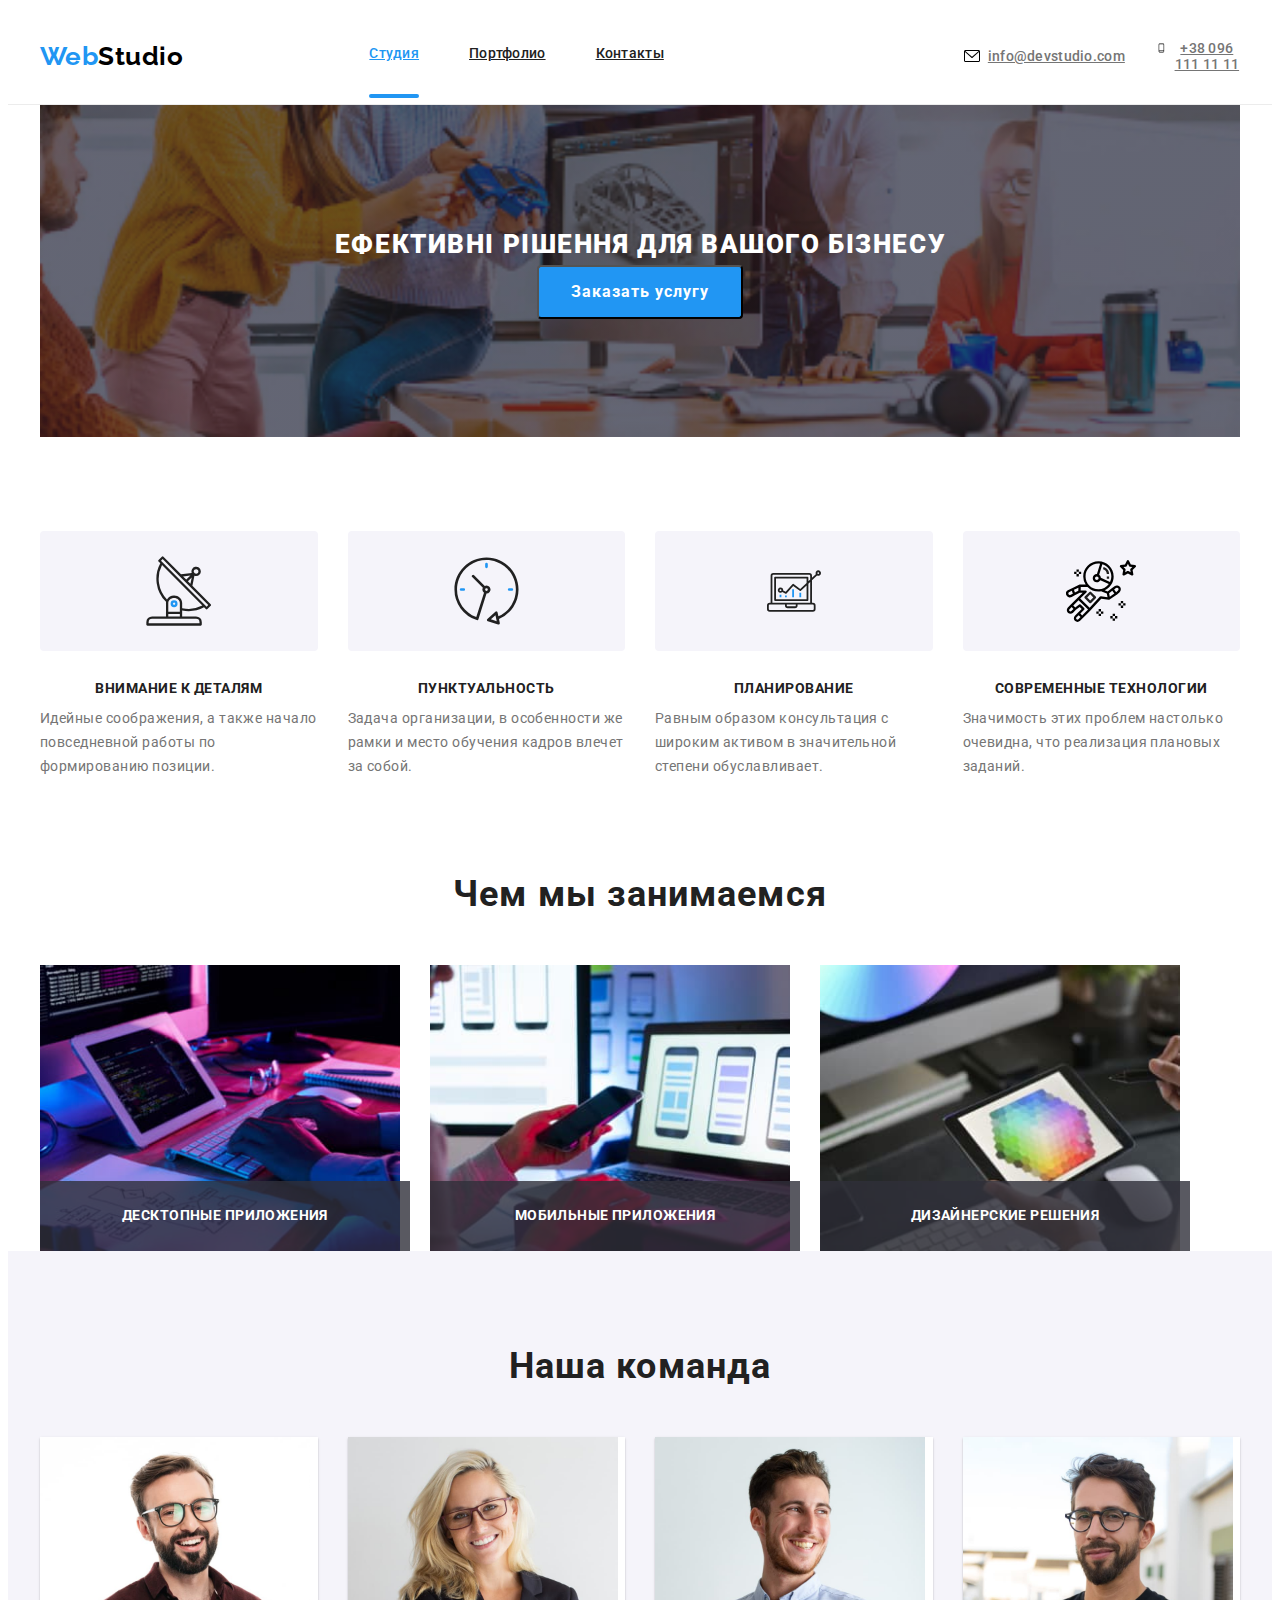
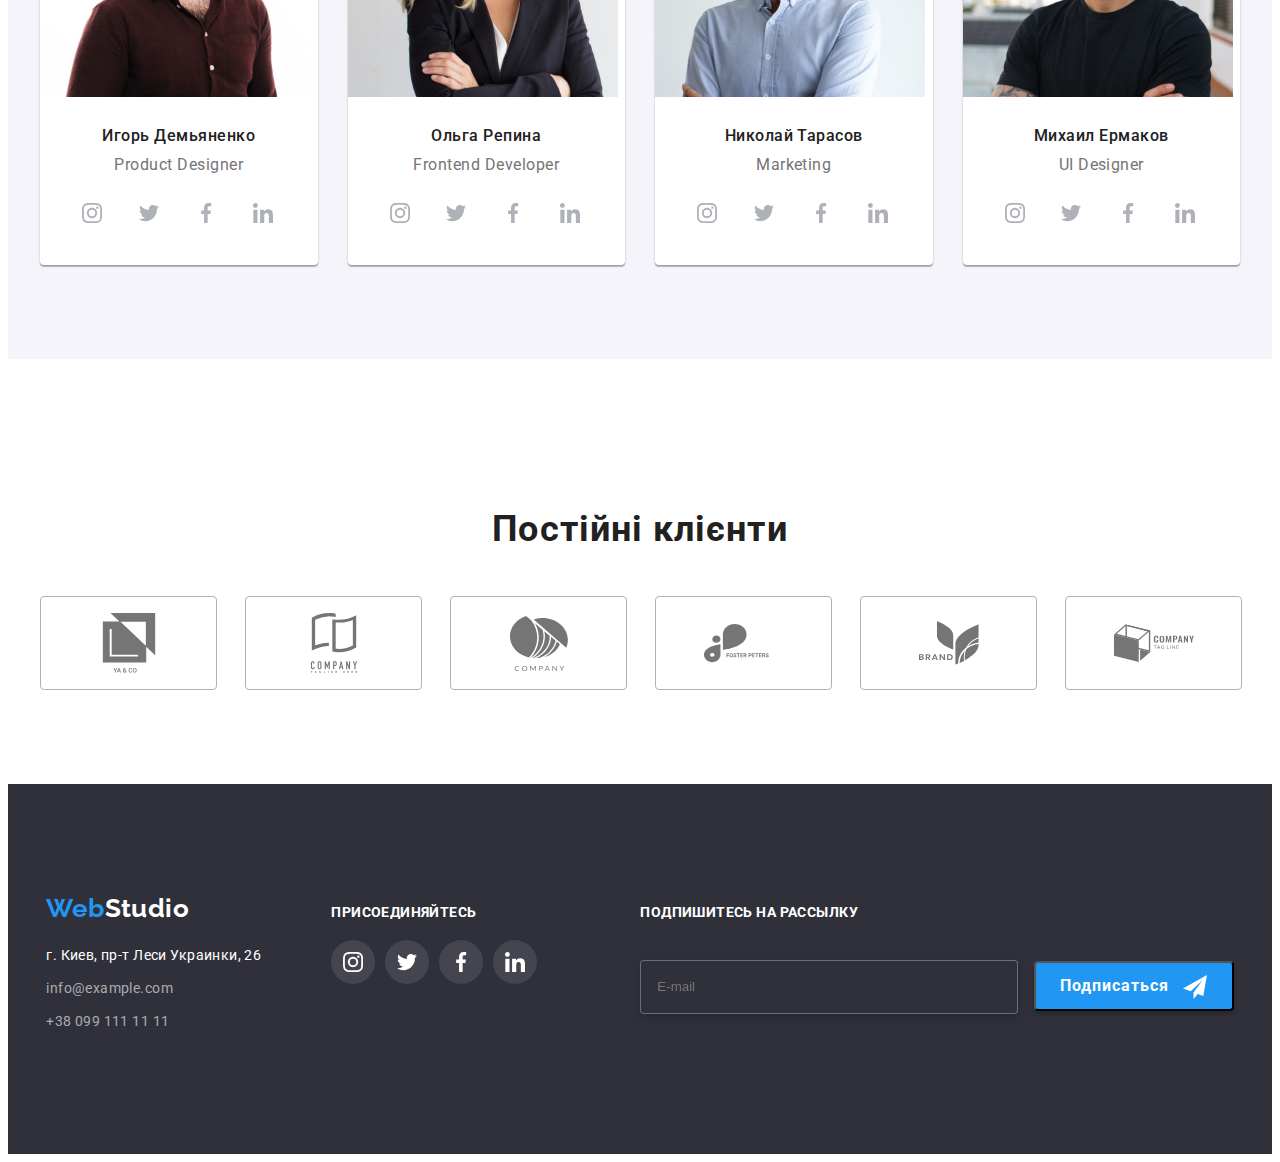
==== commit a74b02de: "fixbugs" ====
--- a/index.html
+++ b/index.html
@@ -28,7 +28,7 @@
                 aria-expanded="false"
                 aria-controls="menu-container">
                 <svg class="open-burger" width="40" height="40" aria-label="Переключатель мобильного меню">
-                <use class="mobile-button__icon-open" href="./images/symbol-defs.svg#icon-menu_24px"></use>
+                <use class="mobile-button__icon-open" href="./images/symbol-defs.svg#icon-menu_40px"></use>
                 </svg>
       
                 <svg class="close-burger" width="20" height="20" aria-label="Переключатель мобильного меню">
@@ -83,7 +83,7 @@
         <main>
             <!--Section Hero-->
              <section class="hero__section overlay">
-                <h1 class="hero__title">Ефективні рішення для <br> вашого бізнесу</h1>
+                <h1 class="hero__title">Ефективні рішення для  вашого бізнесу</h1>
                 <button type="button" class="hero__btn" data-modal-open width="30" height="30">Заказать услугу</button>
             </section> 
             
@@ -91,52 +91,52 @@
             <section class="details__section">
                 <div class="container">
                     <!--make Blid ivisible-->
-                    <h2 class="section__title" hidden>Blind</h2>
+                    <h2 class="section__title visually-hidden">Blind</h2>
 
                     <ul class="details__list">
                         <li class="details__item">
-                            <h3 class="details__title">
                             <div class="details__icon-sputnik">
                                 <svg class="icon__sputnik" width="65" height="70">
                             <use href="./images/symbol-defs.svg#icon-antenna"></use>
                             </svg>
                         </div>
+                            <h3 class="details__title">
                             внимание к деталям</h3>
                             <p class="details__text">
                                 Идейные соображения, а также начало повседневной работы по формированию позиции.
                             </p>
                         </li>
                         <li class="details__item">
-                            <h3 class="details__title">
                             <div class="details__icon-clock">
                             <svg class="icon__clock" width="67" height="70">
                             <use href="./images/symbol-defs.svg#icon-clock"></use> 
                             </svg>
                             </div>
+                            <h3 class="details__title">
                                 пунктуальность</h3>
                             <p class="details__text">
                                 Задача организации, в особенности же рамки и место обучения кадров влечет за собой.
                             </p>
                         </li>
                         <li class="details__item">
-                            <h3 class="details__title">
                             <div class="details__icon-nout">
                             <svg class="icon_diagram" width="70" height="54">
                             <use href="./images/symbol-defs.svg#icon-diagram"></use>
                             </svg>
                             </div>
+                            <h3 class="details__title">
                                 планирование</h3>
                             <p class="details__text">
                                 Равным образом консультация с широким активом в значительной степени обуславливает.
                             </p>
                         </li>
                         <li class="details__item">
-                            <h3 class="details__title">
                             <div class="details__icon-astronaut">
                                 <svg class="icon_astronaut" width="70" height="70">
                                     <use href="./images/symbol-defs.svg#icon-astronaut"></use>
                                 </svg>
                             </div>
+                            <h3 class="details__title">
                                 современные технологии</h3>
                             <p class="details__text">
                                 Значимость этих проблем настолько очевидна, что реализация плановых заданий.
--- a/css/main.min.css
+++ b/css/main.min.css
@@ -1 +1 @@
-:root{--accent-color: #2196f3;--text-color-black: #212121;--text-color-gray: #757575;--white-color: #ffffff;--absolute-black: #000000;--grid-row-gap: 30px;--grid-column-gap: 30px;--bg-gradient: linear-gradient(to right, rgba(47, 48, 58, 0.4), rgba(47, 48, 58, 0.4)) }body{font-family:Roboto,sans-serif;font-style:normal;color:var(--text-color-gray);letter-spacing:.03em}h1,h2,h3,h4,h5,h6,p,ul{margin-top:0;margin-bottom:0;padding-top:0;padding-bottom:0}.container{margin-right:auto;margin-left:auto;padding-right:15px;padding-left:15px}@media screen and (min-width: 480px){.container{width:480px}}@media screen and (min-width: 768px){.container{width:768px}}@media screen and (min-width: 1200px){.container{width:1200px}}img{display:block;max-width:100%;height:auto}ul,ol{margin:0;padding:0;list-style-type:none}.header{background-color:var(--white-color);border-bottom:#ececec 1px solid}.header__list{margin-left:auto;list-style:none;display:flex;transition:250ms;transition-timing-function:cubic-bezier(0.4, 0, 0.2, 1)}.header__item{margin-right:50px}.header__item:last-child{margin-right:0}.header__address{display:flex;font-weight:500;font-size:14px;line-height:1.14;letter-spacing:.02em;text-decoration:none;color:var(--text-color-gray);align-items:center;transition:250ms;transition-timing-function:cubic-bezier(0.4, 0, 0.2, 1)}.header__address:hover,.header__address:focus{color:var(--accent-color);transition:250ms;transition-timing-function:cubic-bezier(0.4, 0, 0.2, 1)}.logo{margin-right:93px;font-family:Raleway;font-weight:700;font-size:26px;line-height:1.2;text-decoration:none;color:var(--absolute-black)}.logo__accent{color:var(--accent-color)}.backdrop .backdrop{position:fixed;top:0;left:0;width:100%;height:100%;background:rgba(0,0,0,.2);transition:opacity .5s,visibility .5s}.backdrop.is-hidden{opacity:0;pointer-events:none;visibility:hidden}.confirmation{padding-left:13px;display:flex;align-items:center;justify-content:center}.confirmation-input__checkbox{position:absolute;top:0;left:0;pointer-events:none;appearance:none}.confirmation__icon{width:16px;height:15px;margin-right:7px;background-origin:border-box;border:2px solid #212121;border-radius:2px;transition:background-color 250ms cubic-bezier(0.4, 0, 0.2, 1),border-color 250ms cubic-bezier(0.4, 0, 0.2, 1);display:flex;align-items:baseline}.confirmation-input__checkbox:checked+.confirmation__icon{opacity:1;border:none;background-color:#2196f3}.confirmation{font-family:"Roboto";font-style:normal;font-weight:400;font-size:14px;line-height:1.71;letter-spacing:.03em;color:#757575}.confirmation__agreement{text-decoration-line:underline;color:#2196f3;display:flex;padding-left:3px}.section__title-clients{margin-bottom:30px;margin-top:60px;font-family:"Roboto";font-style:normal;font-weight:700;font-size:28px;line-height:33px;text-align:center;letter-spacing:.03em;color:#212121}@media screen and (min-width: 1200px){.section__title-clients{margin-bottom:50px;font-size:36px}}.client__item{margin:15px}@media screen and (max-width: 767px){.client__item{width:calc((100% - 60px)/2)}}@media screen and (min-width: 768px)and (max-width: 1199px){.client__item{width:calc((100% - 90px)/3)}}@media screen and (min-width: 1200px){.client__item{width:calc(100% - 30px)}}.client__list{display:flex;justify-content:center;margin:-15px}@media screen and (max-width: 1199px){.client__list{flex-wrap:wrap}}.clients{display:flex;justify-content:center;align-items:center;width:100%;height:92px;border:1px solid #afb1b8;border-radius:4px;color:inherit}.clients:hover,.clients:focus{border-color:var(--accent-color);color:var(--accent-color);transition:250ms;transition-timing-function:cubic-bezier(0.4, 0, 0.2, 1)}.client__logo{fill:currentColor;display:flex;justify-content:center;align-items:center;transition:250ms;transition-timing-function:cubic-bezier(0.4, 0, 0.2, 1)}.container__clients{margin-right:auto;margin-left:auto;padding-top:94px;padding-bottom:94px;padding-left:15px;padding-right:15px}@media screen and (min-width: 480px){.container__clients{width:480px}}@media screen and (min-width: 768px){.container__clients{width:768px}}@media screen and (min-width: 1200px){.container__clients{width:1200px}}.details__section{background-color:var(--white-color);padding-top:60px;padding-bottom:60px}@media screen and (min-width: 768px){.details__section{padding-top:60px;padding-bottom:60px}}@media screen and (min-width: 1200px){.details__section{padding-top:94px;padding-bottom:94px}}.details__item{width:100%}@media screen and (min-width: 768px){.details__item{width:calc((100% - 30px)/2)}}@media screen and (min-width: 1200px){.details__item{width:calc((100% - 90px)/4)}}.details__item:last-child{margin-right:0}.details__list{display:flex;flex-wrap:wrap;gap:30px;list-style:none;padding-left:0px}.details__title{width:100%;font-weight:700;font-size:14px;line-height:1.14;color:var(--text-color-black);margin-bottom:10px;text-transform:uppercase;text-align:center}@media screen and (min-width: 480px){.details__title{text-align:center}}.details__text{font-weight:400;font-size:14px;line-height:1.71;color:var(--text-color-gray)}.section__title{font-family:"Roboto";font-style:normal;font-weight:700;font-size:36px;line-height:42px;text-align:center;letter-spacing:.03em;color:var(--text-color-black);margin-bottom:50px}@media screen and (min-width: 480px){.section__title{text-align:center}}.footer{padding-top:60px;padding-bottom:60px;background-color:#2f303a;font-style:normal;font-weight:400;font-size:14px;line-height:1.71;letter-spacing:.03em;text-align:center}@media screen and (min-width: 1200px){.footer{text-align:left}}.footer__logo{display:inline-block;font-family:Raleway,serif;font-weight:700;font-size:26px;line-height:1.2;text-decoration:none;color:var(--white-color);margin-bottom:20px}.footer__icon-social{padding-right:10px}.footer__team-social{display:flex;width:44px;height:44px;border:none;border-radius:50%;list-style:none;margin-left:0px;margin-right:0px;cursor:pointer;justify-content:center;align-items:center;fill:#fff;background:rgba(255,255,255,.1);transition:250ms;transition-timing-function:cubic-bezier(0.4, 0, 0.2, 1)}.footer__team-social:hover,.footer__team-social:focus{background-color:#2196f3;fill:#fff;transition:250ms;transition-timing-function:cubic-bezier(0.4, 0, 0.2, 1)}.container__footer-social{display:flex;align-items:baseline}@media screen and (max-width: 1199px){.footer__flex{display:flex;flex-wrap:wrap;justify-content:center;align-items:baseline;column-gap:165px}}@media screen and (min-width: 1200px){.footer__flex{display:flex;flex-wrap:nowrap;align-items:baseline;justify-content:center}}.footer--main{text-align:center;margin-bottom:60px}@media screen and (min-width: 1200px){.footer--main{text-align:left}}.join__list{display:flex;flex-direction:column;align-items:center;margin-bottom:60px;margin-top:60px}@media screen and (min-width: 768px){.join__list{margin-bottom:0}}@media screen and (min-width: 1200px){.join__list{margin-left:70px;align-items:flex-start}}.footer__team-social-items{display:flex;align-items:center;list-style:none;margin-left:0px;padding:0px;width:100%;height:100%;color:#fff;transition:250ms;transition-timing-function:cubic-bezier(0.4, 0, 0.2, 1)}.address__list{list-style:none;padding-left:0}.address__item{font-weight:400;font-size:14px;line-height:1.71;text-decoration:none;font-style:normal;color:var(--white-color);margin-bottom:9px}.address__item:last-child{margin-bottom:0px}.address__link{color:rgba(255,255,255,.6);text-decoration:none}.address__link:hover,.address__link:focus{color:var(--accent-color);transition:250ms;transition-timing-function:cubic-bezier(0.4, 0, 0.2, 1)}.join{width:145px;height:16px;font-family:"Roboto";font-style:normal;font-weight:700;font-size:14px;line-height:16px;letter-spacing:.03em;text-transform:uppercase;color:#fff;margin-bottom:20px}@media screen and (max-width: 1199px){.footer--form{text-align:center}}@media screen and (min-width: 1200px){.footer--form{align-items:flex-end;margin-left:93px}}.footer__form-label{display:block;margin-bottom:20px;font-family:"Roboto";font-style:normal;font-weight:700;font-size:14px;line-height:16px;letter-spacing:.03em;text-transform:uppercase;color:#fff}.footer__form-input{width:100%;height:50px;margin-top:20px;padding-left:16px;color:#fff;border:1px solid rgba(255,255,255,.3);filter:drop-shadow(0px 4px 4px rgba(0, 0, 0, 0.15));border-radius:4px;background-color:#2f303a}@media screen and (min-width: 480px){.footer__form-input{width:450px}}@media screen and (min-width: 1200px){.footer__form-input{width:358px}}.footer__form-button{width:200px;height:50px;font-family:"Roboto";font-style:normal;font-weight:700;font-size:16px;line-height:1.88;letter-spacing:.06em;color:#fff;background:#2196f3;box-shadow:0px 4px 4px rgba(0,0,0,.15);border-radius:4px;margin-top:20px}@media screen and (min-width: 1200px){.footer__form-button{margin-left:12px}}.footer__form-icon{fill:#fff;margin-left:10px;vertical-align:middle}.form__field{position:relative;left:0;top:0;font-family:"Roboto";font-style:normal;font-weight:400;font-size:12px;line-height:14px;letter-spacing:.01em;color:#757575}.form__field-label{display:block;font-family:"Roboto";font-style:normal;font-weight:400;font-size:12px;line-height:14px;letter-spacing:.01em;color:#757575;margin-bottom:4px}.form__field-input{font-family:"Roboto";font-style:normal;font-weight:400;font-size:12px;line-height:14px;letter-spacing:.01em;color:#757575;width:100%;padding:11px 12px 11px 42px;border:1px solid rgba(33,33,33,.2);border-radius:4px;outline:none;transition:border-color 250ms cubic-bezier(0.4, 0, 0.2, 1)}.form__field-input:hover,.form__field-input:focus{color:#2196f3;border:1px solid #2196f3;border-radius:4px}.form__field-input:hover+.form__field-icon,.form__field-input:focus+.form__field-icon,.form__field-input:active+.form__field-icon{fill:#2196f3}.form__field-inner{position:relative;margin-bottom:10px}.form__field-icon{position:absolute;top:50%;left:12px;transform:translateY(-50%);fill:CurrentColor;transition:fill 250ms cubic-bezier(0.4, 0, 0.2, 1);color:#212121;padding-right:15px;width:30px;height:12px}.form__field-texarea{resize:none;padding:12px 16px;margin-bottom:20px;height:120px}.form-field__button{display:block;margin-left:auto;margin-right:auto;margin-top:30px;margin-bottom:40px;width:200px;height:50px;padding:10px 52px;font-family:"Roboto";font-style:normal;font-weight:700;font-size:16px;line-height:1.88;letter-spacing:.06em;color:#fff;cursor:pointer;background:#2196f3;box-shadow:0px 4px 4px rgba(0,0,0,.15);border-radius:4px;border:0;transition:box-shadow 250ms cubic-bezier(0.4, 0, 0.2, 1)}.form-field__button:focus,.form-field__button:active{box-shadow:0px 4px 4px rgba(0,0,0,.15)}.header{background-color:var(--white-color);border-bottom:#ececec 1px solid}.header__list{margin-left:auto;list-style:none;display:flex;transition:250ms;transition-timing-function:cubic-bezier(0.4, 0, 0.2, 1)}.header__item{margin-right:50px}.header__item:last-child{margin-right:0}.header__address{display:flex;font-weight:500;font-size:14px;line-height:1.14;letter-spacing:.02em;text-decoration:none;color:var(--text-color-gray);align-items:center;transition:250ms;transition-timing-function:cubic-bezier(0.4, 0, 0.2, 1)}.header__address:hover,.header__address:focus{color:var(--accent-color);transition:250ms;transition-timing-function:cubic-bezier(0.4, 0, 0.2, 1)}.hero__section{background-color:#2f303a;text-align:center;padding-top:118px}@media screen and (min-width: 480px){.hero__section{width:480px}}@media screen and (min-width: 768px){.hero__section{width:768px}}@media screen and (min-width: 1200px){.hero__section{width:1200px}}.hero__title{font-family:"Roboto";font-style:normal;font-weight:900;font-size:26px;line-height:42px;text-align:center;letter-spacing:.06em;text-transform:uppercase;color:#fff}@media screen and (max-width: 1199px){.hero__title{font-size:26px;line-height:1.61;padding-bottom:30px}}.hero__btn{font-family:Roboto,sans-serif;font-weight:700;font-size:16px;line-height:1.87;letter-spacing:.06em;background-color:#2196f3;color:#fff;border-radius:4px;padding-top:10px;padding-bottom:10px;padding-left:32px;padding-right:32px;cursor:pointer;margin-bottom:118px}.hero__btn__btn:hover,.hero__btn__btn:focus{background-color:#188ce8;color:#fff;cursor:pointer;box-shadow:0px 4px 4px rgba(0,0,0,.15);border-radius:4px;transition:250ms;transition-timing-function:cubic-bezier(0.4, 0, 0.2, 1)}.icon-mail{margin-right:10px;fill:currentColor}.icon-mail:hover,.icon-mail:focus{color:var(--accent-color);transition:250ms;transition-timing-function:cubic-bezier(0.4, 0, 0.2, 1)}.icon-telefon{margin-right:10px;fill:currentColor}.icon-telefon:hover,.icon-telefon:focus{color:var(--accent-color);transition:250ms;transition-timing-function:cubic-bezier(0.4, 0, 0.2, 1)}.details__icon-sputnik{height:120px;display:flex;align-items:center;justify-content:center;background-color:#f5f4fa;margin-bottom:30px;border-radius:4px}.details__icon-watch{height:120px;display:flex;align-items:center;justify-content:center;background-color:#f5f4fa;margin-bottom:30px;border-radius:4px}.details__icon-clock{height:120px;display:flex;align-items:center;justify-content:center;background-color:#f5f4fa;margin-bottom:30px;border-radius:4px}.details__icon-nout{height:120px;display:flex;align-items:center;justify-content:center;background-color:#f5f4fa;margin-bottom:30px;border-radius:4px}.details__icon-astronaut{height:120px;display:flex;align-items:center;justify-content:center;background-color:#f5f4fa;margin-bottom:30px;border-radius:4px}.logo{margin-right:93px;font-family:Raleway;font-weight:700;font-size:26px;line-height:1.2;text-decoration:none;color:var(--absolute-black)}.logo__accent{color:var(--accent-color)}.modal{position:absolute;top:50%;left:50%;transform:translate(-50%, -50%);overflow-y:scroll;background:#fff;box-shadow:0px 1px 3px rgba(0,0,0,.12),0px 1px 1px rgba(0,0,0,.14),0px 2px 1px rgba(0,0,0,.2);border-radius:4px}@media screen and (min-width: 480px)and (max-width: 1199px){.modal{width:450px}}@media screen and (min-width: 1200px){.modal{min-width:528px;min-height:581px}}.modal__close-button{position:absolute;top:8px;right:8px;width:30px;height:30px;background:#fff;border:1px solid rgba(0,0,0,.1);border-radius:50%;cursor:pointer}.modal__close-button:hover .modal__close-icon,.modal__close-button:focus .modal__close-icon{fill:#2196f3}.modal__close-icon{fill:#000;transition:fill 250ms cubic-bezier(0.4, 0, 0.2, 1)}.modal__inner{padding-left:40px;padding-right:40px;padding-top:40px}.modal__title{margin-bottom:12px;font-family:"Roboto";font-style:normal;font-weight:700;font-size:20px;line-height:23px;text-align:center;letter-spacing:.03em;color:#212121}.navigation{display:flex;align-items:center;justify-content:center;min-height:60px}@media screen and (max-width: 768px){.navigation{justify-content:space-between}}.mobile-button{display:inline-flex;background-color:rgba(0,0,0,0);margin:0;padding:0;border:none;cursor:pointer;z-index:990}@media screen and (min-width: 768px){.mobile-button{display:none}}.mobile-button__icon-close{width:40px;height:40px}.mobile-button:hover .mobile-button__icon-open{fill:#2196f3}.mobile-button:hover .mobile-button__icon-close{fill:#2196f3}.mobile-button__icon-close{display:none}.mobile-button.is-open .mobile-button__icon-close{display:block}.mobile-button.is-open .mobile-button__icon-open{display:none}.close-burger{position:fixed;top:20px;right:25px}.menu-container{background-color:#fff;padding:48px 40px;text-align:center}@media screen and (max-width: 767px){.menu-container{display:none;position:fixed;top:0;left:0;width:100vw;height:100vh;z-index:900}.menu-container.is-open{display:flex;flex-direction:column;justify-content:space-between}}@media screen and (min-width: 768px){.menu-container{display:flex;justify-content:center;align-items:center;padding:0}}@media screen and (min-width: 1200px){.menu-container{gap:300px}}.site-navigation{display:flex;flex-direction:column;align-items:flex-start}@media screen and (max-width: 768px){.site-navigation{margin-left:0}}@media screen and (min-width: 768px){.site-navigation{flex-direction:row;gap:50px;margin-left:88px;margin-bottom:0}}@media screen and (min-width: 1200px){.site-navigation{margin-left:93px}}.site-navigation__link{display:block;padding-top:16px;padding-bottom:16px;font-style:normal;font-weight:500;font-size:40px;line-height:1.14;letter-spacing:.02em;color:#212121;transition:250ms;transition-timing-function:cubic-bezier(0.4, 0, 0.2, 1)}.site-navigation__link:hover,.site-navigation__link:focus{color:#2196f3;transition:250ms;transition-timing-function:cubic-bezier(0.4, 0, 0.2, 1)}@media screen and (min-width: 768px){.site-navigation__link{padding-top:32px;padding-bottom:32px;font-size:14px;line-height:1.14}}.current-session::after{content:"";display:block;width:100%;height:4px;background:#2196f3;border-radius:2px}@media screen and (max-width: 768px){.current-session::after{display:none}}.current-session--link{color:#2196f3}.auth-navigation{display:flex;flex-direction:column-reverse}@media screen and (max-width: 768px){.auth-navigation{margin-bottom:64px}}@media screen and (min-width: 768px){.auth-navigation{flex-direction:column;justify-content:center;margin-bottom:0}}@media screen and (min-width: 1200px){.auth-navigation{display:flex;flex-direction:row;align-items:center}}@media screen and (min-width: 768px)and (max-width: 1199px){.auth-navigation__item{margin-left:90px}}@media screen and (min-width: 1200px){.auth-navigation__item:first-child{margin-right:32px}}.auth-navigation__link{display:flex;padding-top:16px;padding-bottom:16px;color:var(--secondary-color);font-style:normal;font-weight:500;font-size:14px;line-height:1.15;letter-spacing:.02em;transition:250ms;transition-timing-function:cubic-bezier(0.4, 0, 0.2, 1)}@media screen and (max-width: 768px){.auth-navigation__link{font-size:34px;line-height:1.17}}@media screen and (min-width: 768px)and (max-width: 1200px){.auth-navigation__link{padding:5px 0px;font-size:12px;line-height:1.14}}@media screen and (min-width: 1200px){.auth-navigation__link{padding-top:32px;padding-bottom:32px}}.auth-navigation__link:hover,.auth-navigation__link:focus{color:#2196f3;transition:250ms;transition-timing-function:cubic-bezier(0.4, 0, 0.2, 1)}.auth-navigation__link:hover .contact-icon,.auth-navigation__link:focus .contact-icon{fill:#2196f3;transition:250ms;transition-timing-function:cubic-bezier(0.4, 0, 0.2, 1)}.contact-icon{display:flex;fill:var(--secondary-color);margin-right:10px;display:none}.contact-icon:hover{fill:var(--secondary-color)}@media screen and (min-width: 768px){.contact-icon{display:block}}@media screen and (min-width: 768px){.contact-icon{margin-right:8px}}.mobile-list{display:flex}@media screen and (min-width: 768px){.mobile-list{display:none}}.mobile-list__item{border-right:1px solid rgba(33,33,33,.2);margin-right:10px}.mobile-list__link{padding-right:10px;text-decoration:none;color:#2196f3;font-size:18px}.overlay{max-width:1600px;background-image:var(--bg-gradient),url(../images/hero-bg-mobile.jpg);background-position:center;background-size:cover;background-repeat:no-repeat;background-color:#2f303a;margin-left:auto;margin-right:auto;padding-top:118px;padding-bottom:118px}@media(min-device-pixel-ratio: 2),(min-resolution: 192dpi),(min-resolution: 2dppx){.overlay{background-image:var(--bg-gradient),url(../images/hero-bg-2x-mob.jpg)}}@media screen and (min-device-pixel-ratio: 2)and (min-width: 768px),screen and (min-resolution: 192dpi)and (min-width: 768px),screen and (min-resolution: 2dppx)and (min-width: 768px){.overlay{background-image:var(--bg-gradient),url(../images/hero-bg-tablet.jpg)}}@media screen and (min-device-pixel-ratio: 2)and (min-width: 768px)and (min-device-pixel-ratio: 2),screen and (min-device-pixel-ratio: 2)and (min-width: 768px)and (min-resolution: 192dpi),screen and (min-device-pixel-ratio: 2)and (min-width: 768px)and (min-resolution: 2dppx),screen and (min-resolution: 192dpi)and (min-width: 768px)and (min-device-pixel-ratio: 2),screen and (min-resolution: 192dpi)and (min-width: 768px)and (min-resolution: 192dpi),screen and (min-resolution: 192dpi)and (min-width: 768px)and (min-resolution: 2dppx),screen and (min-resolution: 2dppx)and (min-width: 768px)and (min-device-pixel-ratio: 2),screen and (min-resolution: 2dppx)and (min-width: 768px)and (min-resolution: 192dpi),screen and (min-resolution: 2dppx)and (min-width: 768px)and (min-resolution: 2dppx){.overlay{background-image:var(--bg-gradient),url(../images/hero-bg-2x-tablet.jpg)}}@media screen and (min-device-pixel-ratio: 2)and (min-width: 1200px),screen and (min-resolution: 192dpi)and (min-width: 1200px),screen and (min-resolution: 2dppx)and (min-width: 1200px){.overlay{width:1600px;height:600px;background-position:center;background-size:cover;background-repeat:no-repeat;background-image:var(--bg-gradient),url(../images/people-working.jpg)}}@media screen and (min-device-pixel-ratio: 2)and (min-width: 1200px)and (min-device-pixel-ratio: 2),screen and (min-device-pixel-ratio: 2)and (min-width: 1200px)and (min-resolution: 192dpi),screen and (min-device-pixel-ratio: 2)and (min-width: 1200px)and (min-resolution: 2dppx),screen and (min-resolution: 192dpi)and (min-width: 1200px)and (min-device-pixel-ratio: 2),screen and (min-resolution: 192dpi)and (min-width: 1200px)and (min-resolution: 192dpi),screen and (min-resolution: 192dpi)and (min-width: 1200px)and (min-resolution: 2dppx),screen and (min-resolution: 2dppx)and (min-width: 1200px)and (min-device-pixel-ratio: 2),screen and (min-resolution: 2dppx)and (min-width: 1200px)and (min-resolution: 192dpi),screen and (min-resolution: 2dppx)and (min-width: 1200px)and (min-resolution: 2dppx){.overlay{background-image:var(--bg-gradient),url(../images/hero-bg-2x-desktop.jpg)}}.portfolio-main{background-color:var(--white-color)}.portfolio-section{padding-top:94px;padding-bottom:94px}.btn-list{display:flex;margin-bottom:40px;flex-wrap:wrap;gap:8px}@media screen and (min-width: 768px){.btn-list{justify-content:center}}@media screen and (min-width: 1200px){.btn-list{margin-bottom:60px}}.portfolio-button{font-family:Roboto,sans-serif;font-weight:500;font-size:16px;line-height:1.62;background-color:#f5f4fa;color:var(--text-color-black);border-radius:4px;border:1px solid #f5f4fa}.portfolio-button:hover,.portfolio-button:focus{background-color:#2196f3;color:#fff;cursor:pointer;box-shadow:0px 3px 1px rgba(0,0,0,.1),0px 1px 2px rgba(0,0,0,.08),0px 2px 2px rgba(0,0,0,.12);border-radius:4px;transition:250ms;transition-timing-function:cubic-bezier(0.4, 0, 0.2, 1)}.btn-item{margin-bottom:15px}.portfolio__list{display:flex;flex-wrap:wrap;gap:30px}@media screen and (min-width: 1200px){.portfolio__list{justify-content:center}}.portfolio__item{width:450px;background:#fff;border:1px solid #eee}@media screen and (min-width: 768px){.portfolio__item{width:354px}}@media screen and (min-width: 1200px){.portfolio__item{width:370px}}.portfolio__item:focus,.portfolio__item:hover{transition:250ms;transition-timing-function:cubic-bezier(0.4, 0, 0.2, 1);box-shadow:0px 1px 1px rgba(0,0,0,.12),0px 4px 4px rgba(0,0,0,.06),1px 4px 6px rgba(0,0,0,.16)}.portfolio__item:nth-child(3n){margin-right:0px}.portfolio__item:nth-last-child(-n+3){margin-bottom:0px}.portfolio__link{text-decoration:none}.portfolio-title{font-weight:700;font-size:18px;line-height:2;letter-spacing:.06em;color:var(--text-color-black);padding-bottom:4px}.portfolio__text{font-weight:400;font-size:16px;line-height:1.87;color:#757575;margin-bottom:4px;list-style:none}.portfolio-container{padding-top:20px;padding-left:24px;padding-bottom:20px;padding-right:24px;border-bottom:1px solid #eee;border-left:1px solid #eee;border-right:1px solid #eee}.portfolio-thumb{position:relative;overflow:hidden}.portfolio-overlay{position:absolute;top:0;right:0;width:100%;height:100%;padding:64px 24px;background-color:rgba(33,150,243,.9);transform:translateY(100%);transition:transform 250ms;transition-timing-function:cubic-bezier(0.4, 0, 0.2, 1)}.portfolio__item:hover .portfolio-overlay{transform:translateY(0)}.portfolio-overlay-description{font-family:"Roboto";font-style:normal;font-weight:400;font-size:18px;line-height:1.56;letter-spacing:.03em;color:#fff}.portfolio-list__description{padding-left:24px;padding-bottom:20px;padding-top:20px}.portfolio-list__title{font-family:"Roboto";font-style:normal;font-weight:700;font-size:18px;line-height:36px;letter-spacing:.06em;color:#212121}.team__section{background-color:#f5f4fa;padding-top:94px;padding-bottom:94px;text-align:center}.team__list{display:flex;flex-wrap:wrap;gap:30px;list-style:none;padding-left:0px}.team__item{width:100%;margin-left:0;background-color:#fff;box-shadow:0px 1px 3px rgba(0,0,0,.12),0px 1px 1px rgba(0,0,0,.14),0px 2px 1px rgba(0,0,0,.2);border-radius:0px 0px 4px 4px}@media screen and (min-width: 768px){.team__item{width:calc((100% - 30px)/2)}}@media screen and (min-width: 1200px){.team__item{width:calc((100% - 90px)/4)}}.team__title{font-weight:500;font-size:16px;line-height:1.18;color:var(--text-color-black);margin-bottom:10px}.team__text{font-weight:400;font-size:16px;line-height:1.18;color:var(--text-color-gray);margin-bottom:16px}.team__container{padding-top:30px;padding-bottom:30px}.team__social-items{display:flex;padding-left:32px;padding-right:32px}.team__social-item:not(:last-child){margin-right:10px}.team__social-item{list-style:none;display:flex;margin-left:0px;padding:0px;width:100%;height:100%}.team__social-link{display:flex;width:44px;height:44px;border:none;border-radius:50%;list-style:none;margin-left:0px;margin-right:0px;cursor:pointer;justify-content:center;align-items:center;fill:#afb1b8;transition:250ms;transition-timing-function:cubic-bezier(0.4, 0, 0.2, 1)}.team__social-link:hover,.team__social-link:focus{background-color:#2196f3;fill:#fff;transition:250ms;transition-timing-function:cubic-bezier(0.4, 0, 0.2, 1)}.work__section{display:flex;justify-content:space-between;padding-top:0}@media screen and (max-width: 1200px){.work__section{display:none}}.work__list{list-style:none;display:flex;padding-left:0;margin-right:30px}.work__item{position:relative;margin-right:30px}.work__text{position:absolute;left:0;bottom:0;display:flex;justify-content:center;align-items:center;width:370px;height:70px;font-family:"Roboto";font-style:normal;font-weight:700;font-size:14px;line-height:1.14;text-align:center;letter-spacing:.03em;text-transform:uppercase;color:#fff;background:rgba(47,48,58,.8)}/*# sourceMappingURL=main.min.css.map */+:root{--accent-color: #2196f3;--text-color-black: #212121;--text-color-gray: #757575;--white-color: #ffffff;--absolute-black: #000000;--grid-row-gap: 30px;--grid-column-gap: 30px;--bg-gradient: linear-gradient(to right, rgba(47, 48, 58, 0.4), rgba(47, 48, 58, 0.4));--bg-color-button: #188CE8}body{font-family:Roboto,sans-serif;font-style:normal;color:var(--text-color-gray);letter-spacing:.03em}h1,h2,h3,h4,h5,h6,p,ul{margin-top:0;margin-bottom:0;padding-top:0;padding-bottom:0}.container{margin-right:auto;margin-left:auto;padding-right:15px;padding-left:15px}@media screen and (min-width: 480px){.container{width:480px}}@media screen and (min-width: 768px){.container{width:768px}}@media screen and (min-width: 1200px){.container{width:1200px}}img{display:block;max-width:100%;height:auto}ul,ol{margin:0;padding:0;list-style-type:none}.header{background-color:var(--white-color);border-bottom:#ececec 1px solid}.header__list{margin-left:auto;list-style:none;display:flex;transition:250ms;transition-timing-function:cubic-bezier(0.4, 0, 0.2, 1)}.header__item{margin-right:50px}.header__item:last-child{margin-right:0}.header__address{display:flex;font-weight:500;font-size:14px;line-height:1.14;letter-spacing:.02em;text-decoration:none;color:var(--text-color-gray);align-items:center;transition:250ms;transition-timing-function:cubic-bezier(0.4, 0, 0.2, 1)}.header__address:hover,.header__address:focus{color:var(--accent-color);transition:250ms;transition-timing-function:cubic-bezier(0.4, 0, 0.2, 1)}.logo{margin-right:93px;font-family:Raleway;font-weight:700;font-size:26px;line-height:1.2;text-decoration:none;color:var(--absolute-black)}.logo__accent{color:var(--accent-color)}.backdrop .backdrop{position:fixed;top:0;left:0;width:100%;height:100%;background:rgba(0,0,0,.2);transition:opacity .5s,visibility .5s}.backdrop.is-hidden{opacity:0;pointer-events:none;visibility:hidden}.confirmation{padding-left:13px;display:flex;align-items:center;justify-content:center}.confirmation-input__checkbox{position:absolute;top:0;left:0;pointer-events:none;appearance:none}.confirmation__icon{width:16px;height:15px;margin-right:7px;background-origin:border-box;border:2px solid #212121;border-radius:2px;transition:background-color 250ms cubic-bezier(0.4, 0, 0.2, 1),border-color 250ms cubic-bezier(0.4, 0, 0.2, 1);display:flex;align-items:baseline}.confirmation-input__checkbox:checked+.confirmation__icon{opacity:1;border:none;background-color:#2196f3}.confirmation{font-family:"Roboto";font-style:normal;font-weight:400;font-size:14px;line-height:1.71;letter-spacing:.03em;color:#757575}.confirmation__agreement{text-decoration-line:underline;color:#2196f3;display:flex;padding-left:3px}.section__title-clients{margin-bottom:30px;margin-top:60px;font-family:"Roboto";font-style:normal;font-weight:700;font-size:28px;line-height:33px;text-align:center;letter-spacing:.03em;color:#212121}@media screen and (min-width: 1200px){.section__title-clients{margin-bottom:50px;font-size:36px}}.client__item{margin:15px}@media screen and (max-width: 767px){.client__item{width:calc((100% - 60px)/2)}}@media screen and (min-width: 768px)and (max-width: 1199px){.client__item{width:calc((100% - 90px)/3)}}@media screen and (min-width: 1200px){.client__item{width:calc(100% - 30px)}}.client__list{display:flex;justify-content:center;margin:-15px}@media screen and (max-width: 1199px){.client__list{flex-wrap:wrap}}.clients{display:flex;justify-content:center;align-items:center;width:100%;height:92px;border:1px solid #afb1b8;border-radius:4px;color:inherit}.clients:hover,.clients:focus{border-color:var(--accent-color);color:var(--accent-color);transition:250ms;transition-timing-function:cubic-bezier(0.4, 0, 0.2, 1)}.client__logo{fill:currentColor;display:flex;justify-content:center;align-items:center;transition:250ms;transition-timing-function:cubic-bezier(0.4, 0, 0.2, 1)}.container__clients{margin-right:auto;margin-left:auto;padding-top:94px;padding-bottom:94px;padding-left:15px;padding-right:15px}@media screen and (min-width: 480px){.container__clients{width:480px}}@media screen and (min-width: 768px){.container__clients{width:768px}}@media screen and (min-width: 1200px){.container__clients{width:1200px}}.details__section{background-color:var(--white-color);padding-top:60px;padding-bottom:60px}@media screen and (min-width: 768px){.details__section{padding-top:60px;padding-bottom:60px}}@media screen and (min-width: 1200px){.details__section{padding-top:94px;padding-bottom:94px}}.details__item{width:100%}@media screen and (min-width: 768px){.details__item{width:calc((100% - 30px)/2)}}@media screen and (min-width: 1200px){.details__item{width:calc((100% - 90px)/4)}}.details__item:last-child{margin-right:0}.details__list{display:flex;flex-wrap:wrap;gap:30px;list-style:none;padding-left:0px}.details__title{width:100%;font-weight:700;font-size:14px;line-height:1.14;color:var(--text-color-black);margin-bottom:10px;text-transform:uppercase;text-align:center}@media screen and (min-width: 480px){.details__title{text-align:center}}.details__text{font-weight:400;font-size:14px;line-height:1.71;color:var(--text-color-gray)}.section__title{font-family:"Roboto";font-style:normal;font-weight:700;font-size:36px;line-height:42px;text-align:center;letter-spacing:.03em;color:var(--text-color-black);margin-bottom:50px}@media screen and (min-width: 480px){.section__title{text-align:center}}.visually-hidden{position:absolute;width:1px;height:1px;margin:-1px;border:0;padding:0;white-space:nowrap;clip-path:inset(100%);clip:rect(0 0 0 0);overflow:hidden}.footer{padding-top:60px;padding-bottom:60px;background-color:#2f303a;font-style:normal;font-weight:400;font-size:14px;line-height:1.71;letter-spacing:.03em;text-align:center}@media screen and (min-width: 1200px){.footer{text-align:left}}.footer__logo{display:inline-block;font-family:Raleway,serif;font-weight:700;font-size:26px;line-height:1.2;text-decoration:none;color:var(--white-color);margin-bottom:20px}.footer__icon-social{padding-right:10px}.footer__team-social{display:flex;width:44px;height:44px;border:none;border-radius:50%;list-style:none;margin-left:0px;margin-right:0px;cursor:pointer;justify-content:center;align-items:center;fill:#fff;background:rgba(255,255,255,.1);transition:250ms;transition-timing-function:cubic-bezier(0.4, 0, 0.2, 1)}.footer__team-social:hover,.footer__team-social:focus{background-color:#2196f3;fill:#fff;transition:250ms;transition-timing-function:cubic-bezier(0.4, 0, 0.2, 1)}.container__footer-social{display:flex;align-items:baseline}@media screen and (max-width: 1199px){.footer__flex{display:flex;flex-wrap:wrap;justify-content:center;align-items:baseline;column-gap:165px}}@media screen and (min-width: 1200px){.footer__flex{display:flex;flex-wrap:nowrap;align-items:baseline;justify-content:center}}.footer--main{text-align:center;margin-bottom:60px}@media screen and (min-width: 1200px){.footer--main{text-align:left}}.join__list{display:flex;flex-direction:column;align-items:center;margin-bottom:60px;margin-top:60px}@media screen and (min-width: 768px){.join__list{margin-bottom:0}}@media screen and (min-width: 1200px){.join__list{margin-left:70px;align-items:flex-start}}.footer__team-social-items{display:flex;align-items:center;list-style:none;margin-left:0px;padding:0px;width:100%;height:100%;color:#fff;transition:250ms;transition-timing-function:cubic-bezier(0.4, 0, 0.2, 1)}.address__list{list-style:none;padding-left:0}.address__item{font-weight:400;font-size:14px;line-height:1.71;text-decoration:none;font-style:normal;color:var(--white-color);margin-bottom:9px}.address__item:last-child{margin-bottom:0px}.address__link{color:rgba(255,255,255,.6);text-decoration:none}.address__link:hover,.address__link:focus{color:var(--accent-color);transition:250ms;transition-timing-function:cubic-bezier(0.4, 0, 0.2, 1)}.join{width:145px;height:16px;font-family:"Roboto";font-style:normal;font-weight:700;font-size:14px;line-height:16px;letter-spacing:.03em;text-transform:uppercase;color:#fff;margin-bottom:20px}@media screen and (max-width: 1199px){.footer--form{text-align:center}}@media screen and (min-width: 1200px){.footer--form{align-items:flex-end;margin-left:93px}}.footer__form-label{display:block;margin-bottom:20px;font-family:"Roboto";font-style:normal;font-weight:700;font-size:14px;line-height:16px;letter-spacing:.03em;text-transform:uppercase;color:#fff}.footer__form-input{width:100%;height:50px;margin-top:20px;padding-left:16px;color:#fff;border:1px solid rgba(255,255,255,.3);filter:drop-shadow(0px 4px 4px rgba(0, 0, 0, 0.15));border-radius:4px;background-color:#2f303a}@media screen and (min-width: 480px){.footer__form-input{width:450px}}@media screen and (min-width: 1200px){.footer__form-input{width:358px}}.footer__form-button{width:200px;height:50px;font-family:"Roboto";font-style:normal;font-weight:700;font-size:16px;line-height:1.88;letter-spacing:.06em;color:#fff;background:#2196f3;box-shadow:0px 4px 4px rgba(0,0,0,.15);border-radius:4px;margin-top:20px}@media screen and (min-width: 1200px){.footer__form-button{margin-left:12px}}.footer__form-icon{fill:#fff;margin-left:10px;vertical-align:middle}.form__field{position:relative;left:0;top:0;font-family:"Roboto";font-style:normal;font-weight:400;font-size:12px;line-height:14px;letter-spacing:.01em;color:#757575}.form__field-label{display:block;font-family:"Roboto";font-style:normal;font-weight:400;font-size:12px;line-height:14px;letter-spacing:.01em;color:#757575;margin-bottom:4px}.form__field-input{font-family:"Roboto";font-style:normal;font-weight:400;font-size:12px;line-height:14px;letter-spacing:.01em;color:#757575;width:100%;padding:11px 12px 11px 42px;border:1px solid rgba(33,33,33,.2);border-radius:4px;outline:none;transition:border-color 250ms cubic-bezier(0.4, 0, 0.2, 1)}.form__field-input:hover,.form__field-input:focus{color:#2196f3;border:1px solid #2196f3;border-radius:4px}.form__field-input:hover+.form__field-icon,.form__field-input:focus+.form__field-icon,.form__field-input:active+.form__field-icon{fill:#2196f3}.form__field-inner{position:relative;margin-bottom:10px}.form__field-icon{position:absolute;top:50%;left:12px;transform:translateY(-50%);fill:CurrentColor;transition:fill 250ms cubic-bezier(0.4, 0, 0.2, 1);color:#212121;padding-right:15px;width:30px;height:12px}.form__field-texarea{resize:none;padding:12px 16px;margin-bottom:20px;height:120px}.form-field__button{display:block;margin-left:auto;margin-right:auto;margin-top:30px;margin-bottom:40px;width:200px;height:50px;padding:10px 52px;font-family:"Roboto";font-style:normal;font-weight:700;font-size:16px;line-height:1.88;letter-spacing:.06em;color:#fff;cursor:pointer;background:#2196f3;box-shadow:0px 4px 4px rgba(0,0,0,.15);border-radius:4px;border:0;transition:box-shadow 250ms cubic-bezier(0.4, 0, 0.2, 1)}.form-field__button:focus,.form-field__button:active{box-shadow:0px 4px 4px rgba(0,0,0,.15)}.header{background-color:var(--white-color);border-bottom:#ececec 1px solid}.header__list{margin-left:auto;list-style:none;display:flex;transition:250ms;transition-timing-function:cubic-bezier(0.4, 0, 0.2, 1)}.header__item{margin-right:50px}.header__item:last-child{margin-right:0}.header__address{display:flex;font-weight:500;font-size:14px;line-height:1.14;letter-spacing:.02em;text-decoration:none;color:var(--text-color-gray);align-items:center;transition:250ms;transition-timing-function:cubic-bezier(0.4, 0, 0.2, 1)}.header__address:hover,.header__address:focus{color:var(--accent-color);transition:250ms;transition-timing-function:cubic-bezier(0.4, 0, 0.2, 1)}.hero__section{background-color:#2f303a;text-align:center;padding-top:118px}@media screen and (min-width: 480px){.hero__section{width:480px}}@media screen and (min-width: 768px){.hero__section{width:768px}}@media screen and (min-width: 1200px){.hero__section{width:1200px}}.hero__title{font-family:"Roboto";font-style:normal;font-weight:900;font-size:26px;line-height:42px;text-align:center;letter-spacing:.06em;text-transform:uppercase;color:#fff}@media screen and (max-width: 1199px){.hero__title{font-size:26px;line-height:1.61;margin-bottom:30px}}.hero__btn{font-family:Roboto,sans-serif;font-weight:700;font-size:16px;line-height:1.87;letter-spacing:.06em;background-color:var(--accent-color);color:var(--white-color);border-radius:4px;padding-top:10px;padding-bottom:10px;padding-left:32px;padding-right:32px;cursor:pointer}.hero__btn:hover,.hero__btnn:focus{background-color:var(--bg-color-button);color:var(--white-color);cursor:pointer;box-shadow:0px 4px 4px rgba(0,0,0,.15);border-radius:4px;transition:250ms;transition-timing-function:cubic-bezier(0.4, 0, 0.2, 1)}.icon-mail{margin-right:10px;fill:currentColor}.icon-mail:hover,.icon-mail:focus{color:var(--accent-color);transition:250ms;transition-timing-function:cubic-bezier(0.4, 0, 0.2, 1)}.icon-telefon{margin-right:10px;fill:currentColor}.icon-telefon:hover,.icon-telefon:focus{color:var(--accent-color);transition:250ms;transition-timing-function:cubic-bezier(0.4, 0, 0.2, 1)}.details__icon-sputnik{height:120px;display:flex;align-items:center;justify-content:center;background-color:#f5f4fa;margin-bottom:30px;border-radius:4px}.details__icon-watch{height:120px;display:flex;align-items:center;justify-content:center;background-color:#f5f4fa;margin-bottom:30px;border-radius:4px}.details__icon-clock{height:120px;display:flex;align-items:center;justify-content:center;background-color:#f5f4fa;margin-bottom:30px;border-radius:4px}.details__icon-nout{height:120px;display:flex;align-items:center;justify-content:center;background-color:#f5f4fa;margin-bottom:30px;border-radius:4px}.details__icon-astronaut{height:120px;display:flex;align-items:center;justify-content:center;background-color:#f5f4fa;margin-bottom:30px;border-radius:4px}.logo{margin-right:93px;font-family:Raleway;font-weight:700;font-size:26px;line-height:1.2;text-decoration:none;color:var(--absolute-black)}.logo__accent{color:var(--accent-color)}.modal{position:absolute;top:50%;left:50%;transform:translate(-50%, -50%);overflow-y:scroll;background:#fff;box-shadow:0px 1px 3px rgba(0,0,0,.12),0px 1px 1px rgba(0,0,0,.14),0px 2px 1px rgba(0,0,0,.2);border-radius:4px}@media screen and (min-width: 480px)and (max-width: 1199px){.modal{width:450px}}@media screen and (min-width: 1200px){.modal{min-width:528px;min-height:581px}}.modal__close-button{position:absolute;top:8px;right:8px;width:30px;height:30px;background:#fff;border:1px solid rgba(0,0,0,.1);border-radius:50%;cursor:pointer}.modal__close-button:hover .modal__close-icon,.modal__close-button:focus .modal__close-icon{fill:#2196f3}.modal__close-icon{fill:#000;transition:fill 250ms cubic-bezier(0.4, 0, 0.2, 1)}.modal__inner{padding-left:40px;padding-right:40px;padding-top:40px}.modal__title{margin-bottom:12px;font-family:"Roboto";font-style:normal;font-weight:700;font-size:20px;line-height:23px;text-align:center;letter-spacing:.03em;color:#212121}.navigation{display:flex;align-items:center;justify-content:center;min-height:60px}@media screen and (max-width: 768px){.navigation{justify-content:space-between}}.mobile-button{display:inline-flex;background-color:rgba(0,0,0,0);margin:0;padding:0;border:none;cursor:pointer;z-index:990}@media screen and (min-width: 768px){.mobile-button{display:none}}.mobile-button__icon-close{width:40px;height:40px}.mobile-button:hover .mobile-button__icon-open{fill:#2196f3}.mobile-button:focus .mobile-button__icon-open{fill:#2196f3}.mobile-button:hover .mobile-button__icon-close{fill:#2196f3}.mobile-button__icon-close{display:none}.mobile-button.is-open .mobile-button__icon-close{display:block}.mobile-button.is-open .mobile-button__icon-open{display:none}.close-burger{position:fixed;top:20px;right:25px}.menu-container{background-color:#fff;padding:48px 40px;text-align:center}@media screen and (max-width: 767px){.menu-container{display:none;position:fixed;top:0;left:0;width:100vw;height:100vh;z-index:900}.menu-container.is-open{display:flex;flex-direction:column;justify-content:space-between}}@media screen and (min-width: 768px){.menu-container{display:flex;justify-content:center;align-items:center;padding:0}}@media screen and (min-width: 1200px){.menu-container{gap:300px}}.site-navigation{display:flex;flex-direction:column;align-items:flex-start}@media screen and (max-width: 768px){.site-navigation{margin-left:0}}@media screen and (min-width: 768px){.site-navigation{flex-direction:row;gap:50px;margin-left:88px;margin-bottom:0}}@media screen and (min-width: 1200px){.site-navigation{margin-left:93px}}.site-navigation__link{display:block;padding-top:16px;padding-bottom:16px;font-style:normal;font-weight:500;font-size:40px;line-height:1.14;letter-spacing:.02em;color:#212121;transition:250ms;transition-timing-function:cubic-bezier(0.4, 0, 0.2, 1)}.site-navigation__link:hover,.site-navigation__link:focus{color:#2196f3;transition:250ms;transition-timing-function:cubic-bezier(0.4, 0, 0.2, 1)}@media screen and (min-width: 768px){.site-navigation__link{padding-top:32px;padding-bottom:32px;font-size:14px;line-height:1.14}}.current-session::after{content:"";display:block;width:100%;height:4px;background:#2196f3;border-radius:2px}@media screen and (max-width: 768px){.current-session::after{display:none}}.current-session--link{color:#2196f3}.auth-navigation{display:flex;flex-direction:column-reverse}@media screen and (max-width: 768px){.auth-navigation{margin-bottom:64px}}@media screen and (min-width: 768px){.auth-navigation{flex-direction:column;justify-content:center;margin-bottom:0}}@media screen and (min-width: 1200px){.auth-navigation{display:flex;flex-direction:row;align-items:center}}@media screen and (min-width: 768px)and (max-width: 1199px){.auth-navigation__item{margin-left:90px}}@media screen and (min-width: 1200px){.auth-navigation__item:first-child{margin-right:32px}}.auth-navigation__link{display:flex;padding-top:16px;padding-bottom:16px;color:var(--secondary-color);font-style:normal;font-weight:500;font-size:14px;line-height:1.15;letter-spacing:.02em;transition:250ms;transition-timing-function:cubic-bezier(0.4, 0, 0.2, 1)}@media screen and (max-width: 768px){.auth-navigation__link{font-size:34px;line-height:1.17}}@media screen and (min-width: 768px)and (max-width: 1200px){.auth-navigation__link{padding:5px 0px;font-size:12px;line-height:1.14}}@media screen and (min-width: 1200px){.auth-navigation__link{padding-top:32px;padding-bottom:32px}}.auth-navigation__link:hover,.auth-navigation__link:focus{color:#2196f3;transition:250ms;transition-timing-function:cubic-bezier(0.4, 0, 0.2, 1)}.auth-navigation__link:hover .contact-icon,.auth-navigation__link:focus .contact-icon{fill:#2196f3;transition:250ms;transition-timing-function:cubic-bezier(0.4, 0, 0.2, 1)}.contact-icon{display:flex;fill:var(--secondary-color);margin-right:10px;display:none}.contact-icon:hover{fill:var(--secondary-color)}@media screen and (min-width: 768px){.contact-icon{display:block}}@media screen and (min-width: 768px){.contact-icon{margin-right:8px}}.mobile-list{display:flex}@media screen and (min-width: 768px){.mobile-list{display:none}}.mobile-list__item{border-right:1px solid rgba(33,33,33,.2);margin-right:10px}.mobile-list__link{padding-right:10px;text-decoration:none;color:#2196f3;font-size:18px}.overlay{max-width:1600px;background-image:var(--bg-gradient),url(../images/hero-bg-mobile.jpg);background-position:center;background-size:cover;background-repeat:no-repeat;background-color:#2f303a;margin-left:auto;margin-right:auto;padding-top:118px;padding-bottom:118px}@media(min-device-pixel-ratio: 2),(min-resolution: 192dpi),(min-resolution: 2dppx){.overlay{background-image:var(--bg-gradient),url(../images/hero-bg-2x-mob.jpg)}}@media screen and (min-device-pixel-ratio: 2)and (min-width: 768px),screen and (min-resolution: 192dpi)and (min-width: 768px),screen and (min-resolution: 2dppx)and (min-width: 768px){.overlay{background-image:var(--bg-gradient),url(../images/hero-bg-tablet.jpg)}}@media screen and (min-device-pixel-ratio: 2)and (min-width: 768px)and (min-device-pixel-ratio: 2),screen and (min-device-pixel-ratio: 2)and (min-width: 768px)and (min-resolution: 192dpi),screen and (min-device-pixel-ratio: 2)and (min-width: 768px)and (min-resolution: 2dppx),screen and (min-resolution: 192dpi)and (min-width: 768px)and (min-device-pixel-ratio: 2),screen and (min-resolution: 192dpi)and (min-width: 768px)and (min-resolution: 192dpi),screen and (min-resolution: 192dpi)and (min-width: 768px)and (min-resolution: 2dppx),screen and (min-resolution: 2dppx)and (min-width: 768px)and (min-device-pixel-ratio: 2),screen and (min-resolution: 2dppx)and (min-width: 768px)and (min-resolution: 192dpi),screen and (min-resolution: 2dppx)and (min-width: 768px)and (min-resolution: 2dppx){.overlay{background-image:var(--bg-gradient),url(../images/hero-bg-2x-tablet.jpg)}}@media screen and (min-device-pixel-ratio: 2)and (min-width: 1200px),screen and (min-resolution: 192dpi)and (min-width: 1200px),screen and (min-resolution: 2dppx)and (min-width: 1200px){.overlay{width:1600px;height:600px;background-position:center;background-size:cover;background-repeat:no-repeat;background-image:var(--bg-gradient),url(../images/people-working.jpg)}}@media screen and (min-device-pixel-ratio: 2)and (min-width: 1200px)and (min-device-pixel-ratio: 2),screen and (min-device-pixel-ratio: 2)and (min-width: 1200px)and (min-resolution: 192dpi),screen and (min-device-pixel-ratio: 2)and (min-width: 1200px)and (min-resolution: 2dppx),screen and (min-resolution: 192dpi)and (min-width: 1200px)and (min-device-pixel-ratio: 2),screen and (min-resolution: 192dpi)and (min-width: 1200px)and (min-resolution: 192dpi),screen and (min-resolution: 192dpi)and (min-width: 1200px)and (min-resolution: 2dppx),screen and (min-resolution: 2dppx)and (min-width: 1200px)and (min-device-pixel-ratio: 2),screen and (min-resolution: 2dppx)and (min-width: 1200px)and (min-resolution: 192dpi),screen and (min-resolution: 2dppx)and (min-width: 1200px)and (min-resolution: 2dppx){.overlay{background-image:var(--bg-gradient),url(../images/hero-bg-2x-desktop.jpg)}}.portfolio-main{background-color:var(--white-color)}.portfolio-section{padding-top:94px;padding-bottom:94px}.btn-list{display:flex;margin-bottom:40px;flex-wrap:wrap;gap:8px}@media screen and (min-width: 768px){.btn-list{justify-content:center}}@media screen and (min-width: 1200px){.btn-list{margin-bottom:60px}}.portfolio-button{font-family:Roboto,sans-serif;font-weight:500;font-size:16px;line-height:1.62;background-color:#f5f4fa;color:var(--text-color-black);border-radius:4px;border:1px solid #f5f4fa}.portfolio-button:hover,.portfolio-button:focus{background-color:#2196f3;color:#fff;cursor:pointer;box-shadow:0px 3px 1px rgba(0,0,0,.1),0px 1px 2px rgba(0,0,0,.08),0px 2px 2px rgba(0,0,0,.12);border-radius:4px;transition:250ms;transition-timing-function:cubic-bezier(0.4, 0, 0.2, 1)}.btn-item{margin-bottom:15px}.portfolio__list{display:flex;flex-wrap:wrap;gap:30px}@media screen and (min-width: 1200px){.portfolio__list{justify-content:center}}.portfolio__item{width:450px;background:#fff;border:1px solid #eee}@media screen and (min-width: 768px){.portfolio__item{width:354px}}@media screen and (min-width: 1200px){.portfolio__item{width:370px}}.portfolio__item:focus,.portfolio__item:hover{transition:250ms;transition-timing-function:cubic-bezier(0.4, 0, 0.2, 1);box-shadow:0px 1px 1px rgba(0,0,0,.12),0px 4px 4px rgba(0,0,0,.06),1px 4px 6px rgba(0,0,0,.16)}.portfolio__item:nth-child(3n){margin-right:0px}.portfolio__item:nth-last-child(-n+3){margin-bottom:0px}.portfolio__link{text-decoration:none}.portfolio-title{font-weight:700;font-size:18px;line-height:2;letter-spacing:.06em;color:var(--text-color-black);padding-bottom:4px}.portfolio__text{font-weight:400;font-size:16px;line-height:1.87;color:#757575;margin-bottom:4px;list-style:none}.portfolio-container{padding-top:20px;padding-left:24px;padding-bottom:20px;padding-right:24px;border-bottom:1px solid #eee;border-left:1px solid #eee;border-right:1px solid #eee}.portfolio-thumb{position:relative;overflow:hidden}.portfolio-overlay{position:absolute;top:0;right:0;width:100%;height:100%;padding:64px 24px;background-color:rgba(33,150,243,.9);transform:translateY(100%);transition:transform 250ms;transition-timing-function:cubic-bezier(0.4, 0, 0.2, 1)}.portfolio__item:hover .portfolio-overlay{transform:translateY(0)}.portfolio-overlay-description{font-family:"Roboto";font-style:normal;font-weight:400;font-size:18px;line-height:1.56;letter-spacing:.03em;color:#fff}.portfolio-list__description{padding-left:24px;padding-bottom:20px;padding-top:20px}.portfolio-list__title{font-family:"Roboto";font-style:normal;font-weight:700;font-size:18px;line-height:36px;letter-spacing:.06em;color:#212121}.team__section{background-color:#f5f4fa;padding-top:94px;padding-bottom:94px;text-align:center}.team__list{display:flex;flex-wrap:wrap;gap:30px;list-style:none;padding-left:0px}.team__item{width:auto;margin-left:0;background-color:var(--white-color);box-shadow:0px 1px 3px rgba(0,0,0,.12),0px 1px 1px rgba(0,0,0,.14),0px 2px 1px rgba(0,0,0,.2);border-radius:0px 0px 4px 4px}@media screen and (min-width: 768px){.team__item{width:calc((100% - 30px)/2)}}@media screen and (min-width: 1200px){.team__item{width:calc((100% - 90px)/4)}}.team__title{font-weight:500;font-size:16px;line-height:1.18;color:var(--text-color-black);margin-bottom:10px}.team__text{font-weight:400;font-size:16px;line-height:1.18;color:var(--text-color-gray);margin-bottom:16px}.team__container{padding:30px}.team__social-items{display:flex}.team__social-item:not(:last-child){margin-right:10px}.team__social-item{list-style:none;display:flex;margin-left:0px;padding:0px;width:100%;height:100%}.team__social-link{display:flex;width:44px;height:44px;border:none;border-radius:50%;list-style:none;margin-left:0px;margin-right:0px;cursor:pointer;justify-content:center;align-items:center;fill:#afb1b8;transition:250ms;transition-timing-function:cubic-bezier(0.4, 0, 0.2, 1)}.team__social-link:hover,.team__social-link:focus{background-color:#2196f3;fill:#fff;transition:250ms;transition-timing-function:cubic-bezier(0.4, 0, 0.2, 1)}.work__section{display:flex;justify-content:space-between;padding-top:0}@media screen and (max-width: 1200px){.work__section{display:none}}.work__list{list-style:none;display:flex;padding-left:0;margin-right:30px}.work__item{position:relative;margin-right:30px}.work__text{position:absolute;left:0;bottom:0;display:flex;justify-content:center;align-items:center;width:370px;height:70px;font-family:"Roboto";font-style:normal;font-weight:700;font-size:14px;line-height:1.14;text-align:center;letter-spacing:.03em;text-transform:uppercase;color:#fff;background:rgba(47,48,58,.8)}/*# sourceMappingURL=main.min.css.map */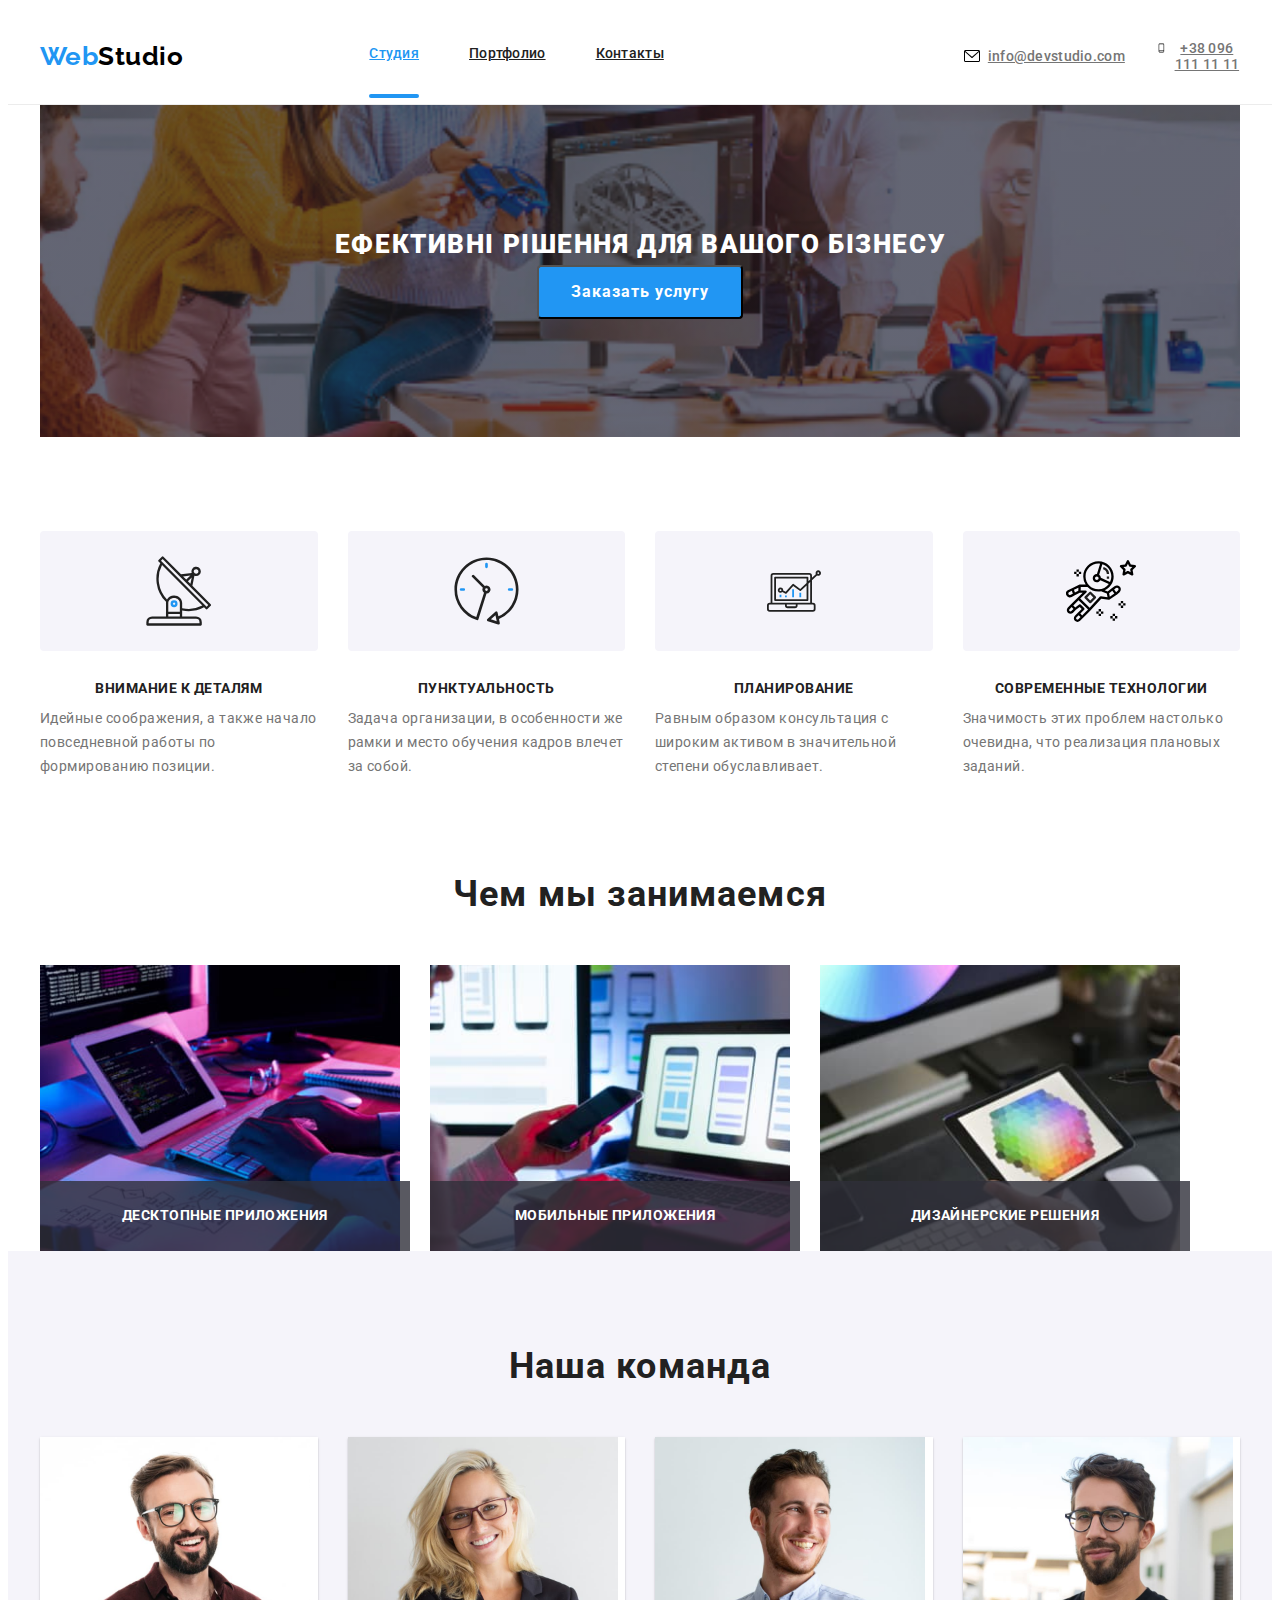
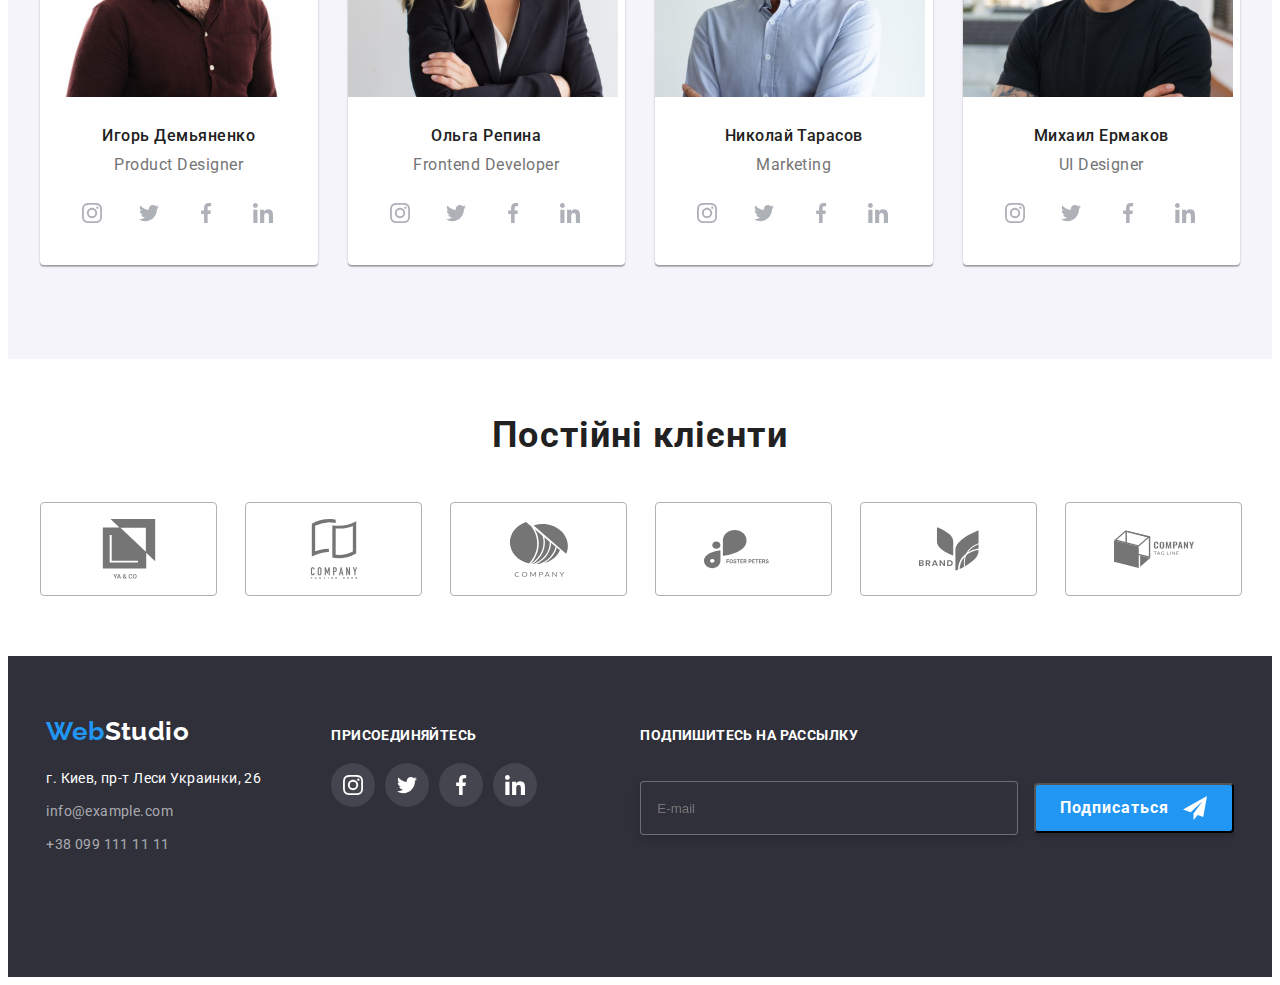
==== commit 1a100980: "fixbugs1" ====
--- a/index.html
+++ b/index.html
@@ -540,7 +540,7 @@
             </svg>
                 </button>
                 <div class="modal__inner">
-                    <h2 class="modal__title">Залиште свої дані, ми вам передзвонимо</h2>
+                    <p class="modal__title">Залиште свої дані, ми вам передзвонимо</p>
                     <form class="form" name="main-form"  autocomplete="on" novalidate>
                         
                     <div class="form__field">
--- a/css/main.min.css
+++ b/css/main.min.css
@@ -1 +1 @@
-:root{--accent-color: #2196f3;--text-color-black: #212121;--text-color-gray: #757575;--white-color: #ffffff;--absolute-black: #000000;--grid-row-gap: 30px;--grid-column-gap: 30px;--bg-gradient: linear-gradient(to right, rgba(47, 48, 58, 0.4), rgba(47, 48, 58, 0.4));--bg-color-button: #188CE8}body{font-family:Roboto,sans-serif;font-style:normal;color:var(--text-color-gray);letter-spacing:.03em}h1,h2,h3,h4,h5,h6,p,ul{margin-top:0;margin-bottom:0;padding-top:0;padding-bottom:0}.container{margin-right:auto;margin-left:auto;padding-right:15px;padding-left:15px}@media screen and (min-width: 480px){.container{width:480px}}@media screen and (min-width: 768px){.container{width:768px}}@media screen and (min-width: 1200px){.container{width:1200px}}img{display:block;max-width:100%;height:auto}ul,ol{margin:0;padding:0;list-style-type:none}.header{background-color:var(--white-color);border-bottom:#ececec 1px solid}.header__list{margin-left:auto;list-style:none;display:flex;transition:250ms;transition-timing-function:cubic-bezier(0.4, 0, 0.2, 1)}.header__item{margin-right:50px}.header__item:last-child{margin-right:0}.header__address{display:flex;font-weight:500;font-size:14px;line-height:1.14;letter-spacing:.02em;text-decoration:none;color:var(--text-color-gray);align-items:center;transition:250ms;transition-timing-function:cubic-bezier(0.4, 0, 0.2, 1)}.header__address:hover,.header__address:focus{color:var(--accent-color);transition:250ms;transition-timing-function:cubic-bezier(0.4, 0, 0.2, 1)}.logo{margin-right:93px;font-family:Raleway;font-weight:700;font-size:26px;line-height:1.2;text-decoration:none;color:var(--absolute-black)}.logo__accent{color:var(--accent-color)}.backdrop .backdrop{position:fixed;top:0;left:0;width:100%;height:100%;background:rgba(0,0,0,.2);transition:opacity .5s,visibility .5s}.backdrop.is-hidden{opacity:0;pointer-events:none;visibility:hidden}.confirmation{padding-left:13px;display:flex;align-items:center;justify-content:center}.confirmation-input__checkbox{position:absolute;top:0;left:0;pointer-events:none;appearance:none}.confirmation__icon{width:16px;height:15px;margin-right:7px;background-origin:border-box;border:2px solid #212121;border-radius:2px;transition:background-color 250ms cubic-bezier(0.4, 0, 0.2, 1),border-color 250ms cubic-bezier(0.4, 0, 0.2, 1);display:flex;align-items:baseline}.confirmation-input__checkbox:checked+.confirmation__icon{opacity:1;border:none;background-color:#2196f3}.confirmation{font-family:"Roboto";font-style:normal;font-weight:400;font-size:14px;line-height:1.71;letter-spacing:.03em;color:#757575}.confirmation__agreement{text-decoration-line:underline;color:#2196f3;display:flex;padding-left:3px}.section__title-clients{margin-bottom:30px;margin-top:60px;font-family:"Roboto";font-style:normal;font-weight:700;font-size:28px;line-height:33px;text-align:center;letter-spacing:.03em;color:#212121}@media screen and (min-width: 1200px){.section__title-clients{margin-bottom:50px;font-size:36px}}.client__item{margin:15px}@media screen and (max-width: 767px){.client__item{width:calc((100% - 60px)/2)}}@media screen and (min-width: 768px)and (max-width: 1199px){.client__item{width:calc((100% - 90px)/3)}}@media screen and (min-width: 1200px){.client__item{width:calc(100% - 30px)}}.client__list{display:flex;justify-content:center;margin:-15px}@media screen and (max-width: 1199px){.client__list{flex-wrap:wrap}}.clients{display:flex;justify-content:center;align-items:center;width:100%;height:92px;border:1px solid #afb1b8;border-radius:4px;color:inherit}.clients:hover,.clients:focus{border-color:var(--accent-color);color:var(--accent-color);transition:250ms;transition-timing-function:cubic-bezier(0.4, 0, 0.2, 1)}.client__logo{fill:currentColor;display:flex;justify-content:center;align-items:center;transition:250ms;transition-timing-function:cubic-bezier(0.4, 0, 0.2, 1)}.container__clients{margin-right:auto;margin-left:auto;padding-top:94px;padding-bottom:94px;padding-left:15px;padding-right:15px}@media screen and (min-width: 480px){.container__clients{width:480px}}@media screen and (min-width: 768px){.container__clients{width:768px}}@media screen and (min-width: 1200px){.container__clients{width:1200px}}.details__section{background-color:var(--white-color);padding-top:60px;padding-bottom:60px}@media screen and (min-width: 768px){.details__section{padding-top:60px;padding-bottom:60px}}@media screen and (min-width: 1200px){.details__section{padding-top:94px;padding-bottom:94px}}.details__item{width:100%}@media screen and (min-width: 768px){.details__item{width:calc((100% - 30px)/2)}}@media screen and (min-width: 1200px){.details__item{width:calc((100% - 90px)/4)}}.details__item:last-child{margin-right:0}.details__list{display:flex;flex-wrap:wrap;gap:30px;list-style:none;padding-left:0px}.details__title{width:100%;font-weight:700;font-size:14px;line-height:1.14;color:var(--text-color-black);margin-bottom:10px;text-transform:uppercase;text-align:center}@media screen and (min-width: 480px){.details__title{text-align:center}}.details__text{font-weight:400;font-size:14px;line-height:1.71;color:var(--text-color-gray)}.section__title{font-family:"Roboto";font-style:normal;font-weight:700;font-size:36px;line-height:42px;text-align:center;letter-spacing:.03em;color:var(--text-color-black);margin-bottom:50px}@media screen and (min-width: 480px){.section__title{text-align:center}}.visually-hidden{position:absolute;width:1px;height:1px;margin:-1px;border:0;padding:0;white-space:nowrap;clip-path:inset(100%);clip:rect(0 0 0 0);overflow:hidden}.footer{padding-top:60px;padding-bottom:60px;background-color:#2f303a;font-style:normal;font-weight:400;font-size:14px;line-height:1.71;letter-spacing:.03em;text-align:center}@media screen and (min-width: 1200px){.footer{text-align:left}}.footer__logo{display:inline-block;font-family:Raleway,serif;font-weight:700;font-size:26px;line-height:1.2;text-decoration:none;color:var(--white-color);margin-bottom:20px}.footer__icon-social{padding-right:10px}.footer__team-social{display:flex;width:44px;height:44px;border:none;border-radius:50%;list-style:none;margin-left:0px;margin-right:0px;cursor:pointer;justify-content:center;align-items:center;fill:#fff;background:rgba(255,255,255,.1);transition:250ms;transition-timing-function:cubic-bezier(0.4, 0, 0.2, 1)}.footer__team-social:hover,.footer__team-social:focus{background-color:#2196f3;fill:#fff;transition:250ms;transition-timing-function:cubic-bezier(0.4, 0, 0.2, 1)}.container__footer-social{display:flex;align-items:baseline}@media screen and (max-width: 1199px){.footer__flex{display:flex;flex-wrap:wrap;justify-content:center;align-items:baseline;column-gap:165px}}@media screen and (min-width: 1200px){.footer__flex{display:flex;flex-wrap:nowrap;align-items:baseline;justify-content:center}}.footer--main{text-align:center;margin-bottom:60px}@media screen and (min-width: 1200px){.footer--main{text-align:left}}.join__list{display:flex;flex-direction:column;align-items:center;margin-bottom:60px;margin-top:60px}@media screen and (min-width: 768px){.join__list{margin-bottom:0}}@media screen and (min-width: 1200px){.join__list{margin-left:70px;align-items:flex-start}}.footer__team-social-items{display:flex;align-items:center;list-style:none;margin-left:0px;padding:0px;width:100%;height:100%;color:#fff;transition:250ms;transition-timing-function:cubic-bezier(0.4, 0, 0.2, 1)}.address__list{list-style:none;padding-left:0}.address__item{font-weight:400;font-size:14px;line-height:1.71;text-decoration:none;font-style:normal;color:var(--white-color);margin-bottom:9px}.address__item:last-child{margin-bottom:0px}.address__link{color:rgba(255,255,255,.6);text-decoration:none}.address__link:hover,.address__link:focus{color:var(--accent-color);transition:250ms;transition-timing-function:cubic-bezier(0.4, 0, 0.2, 1)}.join{width:145px;height:16px;font-family:"Roboto";font-style:normal;font-weight:700;font-size:14px;line-height:16px;letter-spacing:.03em;text-transform:uppercase;color:#fff;margin-bottom:20px}@media screen and (max-width: 1199px){.footer--form{text-align:center}}@media screen and (min-width: 1200px){.footer--form{align-items:flex-end;margin-left:93px}}.footer__form-label{display:block;margin-bottom:20px;font-family:"Roboto";font-style:normal;font-weight:700;font-size:14px;line-height:16px;letter-spacing:.03em;text-transform:uppercase;color:#fff}.footer__form-input{width:100%;height:50px;margin-top:20px;padding-left:16px;color:#fff;border:1px solid rgba(255,255,255,.3);filter:drop-shadow(0px 4px 4px rgba(0, 0, 0, 0.15));border-radius:4px;background-color:#2f303a}@media screen and (min-width: 480px){.footer__form-input{width:450px}}@media screen and (min-width: 1200px){.footer__form-input{width:358px}}.footer__form-button{width:200px;height:50px;font-family:"Roboto";font-style:normal;font-weight:700;font-size:16px;line-height:1.88;letter-spacing:.06em;color:#fff;background:#2196f3;box-shadow:0px 4px 4px rgba(0,0,0,.15);border-radius:4px;margin-top:20px}@media screen and (min-width: 1200px){.footer__form-button{margin-left:12px}}.footer__form-icon{fill:#fff;margin-left:10px;vertical-align:middle}.form__field{position:relative;left:0;top:0;font-family:"Roboto";font-style:normal;font-weight:400;font-size:12px;line-height:14px;letter-spacing:.01em;color:#757575}.form__field-label{display:block;font-family:"Roboto";font-style:normal;font-weight:400;font-size:12px;line-height:14px;letter-spacing:.01em;color:#757575;margin-bottom:4px}.form__field-input{font-family:"Roboto";font-style:normal;font-weight:400;font-size:12px;line-height:14px;letter-spacing:.01em;color:#757575;width:100%;padding:11px 12px 11px 42px;border:1px solid rgba(33,33,33,.2);border-radius:4px;outline:none;transition:border-color 250ms cubic-bezier(0.4, 0, 0.2, 1)}.form__field-input:hover,.form__field-input:focus{color:#2196f3;border:1px solid #2196f3;border-radius:4px}.form__field-input:hover+.form__field-icon,.form__field-input:focus+.form__field-icon,.form__field-input:active+.form__field-icon{fill:#2196f3}.form__field-inner{position:relative;margin-bottom:10px}.form__field-icon{position:absolute;top:50%;left:12px;transform:translateY(-50%);fill:CurrentColor;transition:fill 250ms cubic-bezier(0.4, 0, 0.2, 1);color:#212121;padding-right:15px;width:30px;height:12px}.form__field-texarea{resize:none;padding:12px 16px;margin-bottom:20px;height:120px}.form-field__button{display:block;margin-left:auto;margin-right:auto;margin-top:30px;margin-bottom:40px;width:200px;height:50px;padding:10px 52px;font-family:"Roboto";font-style:normal;font-weight:700;font-size:16px;line-height:1.88;letter-spacing:.06em;color:#fff;cursor:pointer;background:#2196f3;box-shadow:0px 4px 4px rgba(0,0,0,.15);border-radius:4px;border:0;transition:box-shadow 250ms cubic-bezier(0.4, 0, 0.2, 1)}.form-field__button:focus,.form-field__button:active{box-shadow:0px 4px 4px rgba(0,0,0,.15)}.header{background-color:var(--white-color);border-bottom:#ececec 1px solid}.header__list{margin-left:auto;list-style:none;display:flex;transition:250ms;transition-timing-function:cubic-bezier(0.4, 0, 0.2, 1)}.header__item{margin-right:50px}.header__item:last-child{margin-right:0}.header__address{display:flex;font-weight:500;font-size:14px;line-height:1.14;letter-spacing:.02em;text-decoration:none;color:var(--text-color-gray);align-items:center;transition:250ms;transition-timing-function:cubic-bezier(0.4, 0, 0.2, 1)}.header__address:hover,.header__address:focus{color:var(--accent-color);transition:250ms;transition-timing-function:cubic-bezier(0.4, 0, 0.2, 1)}.hero__section{background-color:#2f303a;text-align:center;padding-top:118px}@media screen and (min-width: 480px){.hero__section{width:480px}}@media screen and (min-width: 768px){.hero__section{width:768px}}@media screen and (min-width: 1200px){.hero__section{width:1200px}}.hero__title{font-family:"Roboto";font-style:normal;font-weight:900;font-size:26px;line-height:42px;text-align:center;letter-spacing:.06em;text-transform:uppercase;color:#fff}@media screen and (max-width: 1199px){.hero__title{font-size:26px;line-height:1.61;margin-bottom:30px}}.hero__btn{font-family:Roboto,sans-serif;font-weight:700;font-size:16px;line-height:1.87;letter-spacing:.06em;background-color:var(--accent-color);color:var(--white-color);border-radius:4px;padding-top:10px;padding-bottom:10px;padding-left:32px;padding-right:32px;cursor:pointer}.hero__btn:hover,.hero__btnn:focus{background-color:var(--bg-color-button);color:var(--white-color);cursor:pointer;box-shadow:0px 4px 4px rgba(0,0,0,.15);border-radius:4px;transition:250ms;transition-timing-function:cubic-bezier(0.4, 0, 0.2, 1)}.icon-mail{margin-right:10px;fill:currentColor}.icon-mail:hover,.icon-mail:focus{color:var(--accent-color);transition:250ms;transition-timing-function:cubic-bezier(0.4, 0, 0.2, 1)}.icon-telefon{margin-right:10px;fill:currentColor}.icon-telefon:hover,.icon-telefon:focus{color:var(--accent-color);transition:250ms;transition-timing-function:cubic-bezier(0.4, 0, 0.2, 1)}.details__icon-sputnik{height:120px;display:flex;align-items:center;justify-content:center;background-color:#f5f4fa;margin-bottom:30px;border-radius:4px}.details__icon-watch{height:120px;display:flex;align-items:center;justify-content:center;background-color:#f5f4fa;margin-bottom:30px;border-radius:4px}.details__icon-clock{height:120px;display:flex;align-items:center;justify-content:center;background-color:#f5f4fa;margin-bottom:30px;border-radius:4px}.details__icon-nout{height:120px;display:flex;align-items:center;justify-content:center;background-color:#f5f4fa;margin-bottom:30px;border-radius:4px}.details__icon-astronaut{height:120px;display:flex;align-items:center;justify-content:center;background-color:#f5f4fa;margin-bottom:30px;border-radius:4px}.logo{margin-right:93px;font-family:Raleway;font-weight:700;font-size:26px;line-height:1.2;text-decoration:none;color:var(--absolute-black)}.logo__accent{color:var(--accent-color)}.modal{position:absolute;top:50%;left:50%;transform:translate(-50%, -50%);overflow-y:scroll;background:#fff;box-shadow:0px 1px 3px rgba(0,0,0,.12),0px 1px 1px rgba(0,0,0,.14),0px 2px 1px rgba(0,0,0,.2);border-radius:4px}@media screen and (min-width: 480px)and (max-width: 1199px){.modal{width:450px}}@media screen and (min-width: 1200px){.modal{min-width:528px;min-height:581px}}.modal__close-button{position:absolute;top:8px;right:8px;width:30px;height:30px;background:#fff;border:1px solid rgba(0,0,0,.1);border-radius:50%;cursor:pointer}.modal__close-button:hover .modal__close-icon,.modal__close-button:focus .modal__close-icon{fill:#2196f3}.modal__close-icon{fill:#000;transition:fill 250ms cubic-bezier(0.4, 0, 0.2, 1)}.modal__inner{padding-left:40px;padding-right:40px;padding-top:40px}.modal__title{margin-bottom:12px;font-family:"Roboto";font-style:normal;font-weight:700;font-size:20px;line-height:23px;text-align:center;letter-spacing:.03em;color:#212121}.navigation{display:flex;align-items:center;justify-content:center;min-height:60px}@media screen and (max-width: 768px){.navigation{justify-content:space-between}}.mobile-button{display:inline-flex;background-color:rgba(0,0,0,0);margin:0;padding:0;border:none;cursor:pointer;z-index:990}@media screen and (min-width: 768px){.mobile-button{display:none}}.mobile-button__icon-close{width:40px;height:40px}.mobile-button:hover .mobile-button__icon-open{fill:#2196f3}.mobile-button:focus .mobile-button__icon-open{fill:#2196f3}.mobile-button:hover .mobile-button__icon-close{fill:#2196f3}.mobile-button__icon-close{display:none}.mobile-button.is-open .mobile-button__icon-close{display:block}.mobile-button.is-open .mobile-button__icon-open{display:none}.close-burger{position:fixed;top:20px;right:25px}.menu-container{background-color:#fff;padding:48px 40px;text-align:center}@media screen and (max-width: 767px){.menu-container{display:none;position:fixed;top:0;left:0;width:100vw;height:100vh;z-index:900}.menu-container.is-open{display:flex;flex-direction:column;justify-content:space-between}}@media screen and (min-width: 768px){.menu-container{display:flex;justify-content:center;align-items:center;padding:0}}@media screen and (min-width: 1200px){.menu-container{gap:300px}}.site-navigation{display:flex;flex-direction:column;align-items:flex-start}@media screen and (max-width: 768px){.site-navigation{margin-left:0}}@media screen and (min-width: 768px){.site-navigation{flex-direction:row;gap:50px;margin-left:88px;margin-bottom:0}}@media screen and (min-width: 1200px){.site-navigation{margin-left:93px}}.site-navigation__link{display:block;padding-top:16px;padding-bottom:16px;font-style:normal;font-weight:500;font-size:40px;line-height:1.14;letter-spacing:.02em;color:#212121;transition:250ms;transition-timing-function:cubic-bezier(0.4, 0, 0.2, 1)}.site-navigation__link:hover,.site-navigation__link:focus{color:#2196f3;transition:250ms;transition-timing-function:cubic-bezier(0.4, 0, 0.2, 1)}@media screen and (min-width: 768px){.site-navigation__link{padding-top:32px;padding-bottom:32px;font-size:14px;line-height:1.14}}.current-session::after{content:"";display:block;width:100%;height:4px;background:#2196f3;border-radius:2px}@media screen and (max-width: 768px){.current-session::after{display:none}}.current-session--link{color:#2196f3}.auth-navigation{display:flex;flex-direction:column-reverse}@media screen and (max-width: 768px){.auth-navigation{margin-bottom:64px}}@media screen and (min-width: 768px){.auth-navigation{flex-direction:column;justify-content:center;margin-bottom:0}}@media screen and (min-width: 1200px){.auth-navigation{display:flex;flex-direction:row;align-items:center}}@media screen and (min-width: 768px)and (max-width: 1199px){.auth-navigation__item{margin-left:90px}}@media screen and (min-width: 1200px){.auth-navigation__item:first-child{margin-right:32px}}.auth-navigation__link{display:flex;padding-top:16px;padding-bottom:16px;color:var(--secondary-color);font-style:normal;font-weight:500;font-size:14px;line-height:1.15;letter-spacing:.02em;transition:250ms;transition-timing-function:cubic-bezier(0.4, 0, 0.2, 1)}@media screen and (max-width: 768px){.auth-navigation__link{font-size:34px;line-height:1.17}}@media screen and (min-width: 768px)and (max-width: 1200px){.auth-navigation__link{padding:5px 0px;font-size:12px;line-height:1.14}}@media screen and (min-width: 1200px){.auth-navigation__link{padding-top:32px;padding-bottom:32px}}.auth-navigation__link:hover,.auth-navigation__link:focus{color:#2196f3;transition:250ms;transition-timing-function:cubic-bezier(0.4, 0, 0.2, 1)}.auth-navigation__link:hover .contact-icon,.auth-navigation__link:focus .contact-icon{fill:#2196f3;transition:250ms;transition-timing-function:cubic-bezier(0.4, 0, 0.2, 1)}.contact-icon{display:flex;fill:var(--secondary-color);margin-right:10px;display:none}.contact-icon:hover{fill:var(--secondary-color)}@media screen and (min-width: 768px){.contact-icon{display:block}}@media screen and (min-width: 768px){.contact-icon{margin-right:8px}}.mobile-list{display:flex}@media screen and (min-width: 768px){.mobile-list{display:none}}.mobile-list__item{border-right:1px solid rgba(33,33,33,.2);margin-right:10px}.mobile-list__link{padding-right:10px;text-decoration:none;color:#2196f3;font-size:18px}.overlay{max-width:1600px;background-image:var(--bg-gradient),url(../images/hero-bg-mobile.jpg);background-position:center;background-size:cover;background-repeat:no-repeat;background-color:#2f303a;margin-left:auto;margin-right:auto;padding-top:118px;padding-bottom:118px}@media(min-device-pixel-ratio: 2),(min-resolution: 192dpi),(min-resolution: 2dppx){.overlay{background-image:var(--bg-gradient),url(../images/hero-bg-2x-mob.jpg)}}@media screen and (min-device-pixel-ratio: 2)and (min-width: 768px),screen and (min-resolution: 192dpi)and (min-width: 768px),screen and (min-resolution: 2dppx)and (min-width: 768px){.overlay{background-image:var(--bg-gradient),url(../images/hero-bg-tablet.jpg)}}@media screen and (min-device-pixel-ratio: 2)and (min-width: 768px)and (min-device-pixel-ratio: 2),screen and (min-device-pixel-ratio: 2)and (min-width: 768px)and (min-resolution: 192dpi),screen and (min-device-pixel-ratio: 2)and (min-width: 768px)and (min-resolution: 2dppx),screen and (min-resolution: 192dpi)and (min-width: 768px)and (min-device-pixel-ratio: 2),screen and (min-resolution: 192dpi)and (min-width: 768px)and (min-resolution: 192dpi),screen and (min-resolution: 192dpi)and (min-width: 768px)and (min-resolution: 2dppx),screen and (min-resolution: 2dppx)and (min-width: 768px)and (min-device-pixel-ratio: 2),screen and (min-resolution: 2dppx)and (min-width: 768px)and (min-resolution: 192dpi),screen and (min-resolution: 2dppx)and (min-width: 768px)and (min-resolution: 2dppx){.overlay{background-image:var(--bg-gradient),url(../images/hero-bg-2x-tablet.jpg)}}@media screen and (min-device-pixel-ratio: 2)and (min-width: 1200px),screen and (min-resolution: 192dpi)and (min-width: 1200px),screen and (min-resolution: 2dppx)and (min-width: 1200px){.overlay{width:1600px;height:600px;background-position:center;background-size:cover;background-repeat:no-repeat;background-image:var(--bg-gradient),url(../images/people-working.jpg)}}@media screen and (min-device-pixel-ratio: 2)and (min-width: 1200px)and (min-device-pixel-ratio: 2),screen and (min-device-pixel-ratio: 2)and (min-width: 1200px)and (min-resolution: 192dpi),screen and (min-device-pixel-ratio: 2)and (min-width: 1200px)and (min-resolution: 2dppx),screen and (min-resolution: 192dpi)and (min-width: 1200px)and (min-device-pixel-ratio: 2),screen and (min-resolution: 192dpi)and (min-width: 1200px)and (min-resolution: 192dpi),screen and (min-resolution: 192dpi)and (min-width: 1200px)and (min-resolution: 2dppx),screen and (min-resolution: 2dppx)and (min-width: 1200px)and (min-device-pixel-ratio: 2),screen and (min-resolution: 2dppx)and (min-width: 1200px)and (min-resolution: 192dpi),screen and (min-resolution: 2dppx)and (min-width: 1200px)and (min-resolution: 2dppx){.overlay{background-image:var(--bg-gradient),url(../images/hero-bg-2x-desktop.jpg)}}.portfolio-main{background-color:var(--white-color)}.portfolio-section{padding-top:94px;padding-bottom:94px}.btn-list{display:flex;margin-bottom:40px;flex-wrap:wrap;gap:8px}@media screen and (min-width: 768px){.btn-list{justify-content:center}}@media screen and (min-width: 1200px){.btn-list{margin-bottom:60px}}.portfolio-button{font-family:Roboto,sans-serif;font-weight:500;font-size:16px;line-height:1.62;background-color:#f5f4fa;color:var(--text-color-black);border-radius:4px;border:1px solid #f5f4fa}.portfolio-button:hover,.portfolio-button:focus{background-color:#2196f3;color:#fff;cursor:pointer;box-shadow:0px 3px 1px rgba(0,0,0,.1),0px 1px 2px rgba(0,0,0,.08),0px 2px 2px rgba(0,0,0,.12);border-radius:4px;transition:250ms;transition-timing-function:cubic-bezier(0.4, 0, 0.2, 1)}.btn-item{margin-bottom:15px}.portfolio__list{display:flex;flex-wrap:wrap;gap:30px}@media screen and (min-width: 1200px){.portfolio__list{justify-content:center}}.portfolio__item{width:450px;background:#fff;border:1px solid #eee}@media screen and (min-width: 768px){.portfolio__item{width:354px}}@media screen and (min-width: 1200px){.portfolio__item{width:370px}}.portfolio__item:focus,.portfolio__item:hover{transition:250ms;transition-timing-function:cubic-bezier(0.4, 0, 0.2, 1);box-shadow:0px 1px 1px rgba(0,0,0,.12),0px 4px 4px rgba(0,0,0,.06),1px 4px 6px rgba(0,0,0,.16)}.portfolio__item:nth-child(3n){margin-right:0px}.portfolio__item:nth-last-child(-n+3){margin-bottom:0px}.portfolio__link{text-decoration:none}.portfolio-title{font-weight:700;font-size:18px;line-height:2;letter-spacing:.06em;color:var(--text-color-black);padding-bottom:4px}.portfolio__text{font-weight:400;font-size:16px;line-height:1.87;color:#757575;margin-bottom:4px;list-style:none}.portfolio-container{padding-top:20px;padding-left:24px;padding-bottom:20px;padding-right:24px;border-bottom:1px solid #eee;border-left:1px solid #eee;border-right:1px solid #eee}.portfolio-thumb{position:relative;overflow:hidden}.portfolio-overlay{position:absolute;top:0;right:0;width:100%;height:100%;padding:64px 24px;background-color:rgba(33,150,243,.9);transform:translateY(100%);transition:transform 250ms;transition-timing-function:cubic-bezier(0.4, 0, 0.2, 1)}.portfolio__item:hover .portfolio-overlay{transform:translateY(0)}.portfolio-overlay-description{font-family:"Roboto";font-style:normal;font-weight:400;font-size:18px;line-height:1.56;letter-spacing:.03em;color:#fff}.portfolio-list__description{padding-left:24px;padding-bottom:20px;padding-top:20px}.portfolio-list__title{font-family:"Roboto";font-style:normal;font-weight:700;font-size:18px;line-height:36px;letter-spacing:.06em;color:#212121}.team__section{background-color:#f5f4fa;padding-top:94px;padding-bottom:94px;text-align:center}.team__list{display:flex;flex-wrap:wrap;gap:30px;list-style:none;padding-left:0px}.team__item{width:auto;margin-left:0;background-color:var(--white-color);box-shadow:0px 1px 3px rgba(0,0,0,.12),0px 1px 1px rgba(0,0,0,.14),0px 2px 1px rgba(0,0,0,.2);border-radius:0px 0px 4px 4px}@media screen and (min-width: 768px){.team__item{width:calc((100% - 30px)/2)}}@media screen and (min-width: 1200px){.team__item{width:calc((100% - 90px)/4)}}.team__title{font-weight:500;font-size:16px;line-height:1.18;color:var(--text-color-black);margin-bottom:10px}.team__text{font-weight:400;font-size:16px;line-height:1.18;color:var(--text-color-gray);margin-bottom:16px}.team__container{padding:30px}.team__social-items{display:flex}.team__social-item:not(:last-child){margin-right:10px}.team__social-item{list-style:none;display:flex;margin-left:0px;padding:0px;width:100%;height:100%}.team__social-link{display:flex;width:44px;height:44px;border:none;border-radius:50%;list-style:none;margin-left:0px;margin-right:0px;cursor:pointer;justify-content:center;align-items:center;fill:#afb1b8;transition:250ms;transition-timing-function:cubic-bezier(0.4, 0, 0.2, 1)}.team__social-link:hover,.team__social-link:focus{background-color:#2196f3;fill:#fff;transition:250ms;transition-timing-function:cubic-bezier(0.4, 0, 0.2, 1)}.work__section{display:flex;justify-content:space-between;padding-top:0}@media screen and (max-width: 1200px){.work__section{display:none}}.work__list{list-style:none;display:flex;padding-left:0;margin-right:30px}.work__item{position:relative;margin-right:30px}.work__text{position:absolute;left:0;bottom:0;display:flex;justify-content:center;align-items:center;width:370px;height:70px;font-family:"Roboto";font-style:normal;font-weight:700;font-size:14px;line-height:1.14;text-align:center;letter-spacing:.03em;text-transform:uppercase;color:#fff;background:rgba(47,48,58,.8)}/*# sourceMappingURL=main.min.css.map */+:root{--accent-color: #2196f3;--text-color-black: #212121;--text-color-gray: #757575;--white-color: #ffffff;--absolute-black: #000000;--grid-row-gap: 30px;--grid-column-gap: 30px;--bg-gradient: linear-gradient(to right, rgba(47, 48, 58, 0.4), rgba(47, 48, 58, 0.4));--bg-color-button: #188CE8}body{font-family:Roboto,sans-serif;font-style:normal;color:var(--text-color-gray);letter-spacing:.03em}h1,h2,h3,h4,h5,h6,p,ul{margin-top:0;margin-bottom:0;padding-top:0;padding-bottom:0}.container{margin-right:auto;margin-left:auto;padding-right:15px;padding-left:15px}@media screen and (min-width: 480px){.container{width:480px}}@media screen and (min-width: 768px){.container{width:768px}}@media screen and (min-width: 1200px){.container{width:1200px}}img{display:block;max-width:100%;height:auto}ul,ol{margin:0;padding:0;list-style-type:none}.header{background-color:var(--white-color);border-bottom:#ececec 1px solid}.header__list{margin-left:auto;list-style:none;display:flex;transition:250ms;transition-timing-function:cubic-bezier(0.4, 0, 0.2, 1)}.header__item{margin-right:50px}.header__item:last-child{margin-right:0}.header__address{display:flex;font-weight:500;font-size:14px;line-height:1.14;letter-spacing:.02em;text-decoration:none;color:var(--text-color-gray);align-items:center;transition:250ms;transition-timing-function:cubic-bezier(0.4, 0, 0.2, 1)}.header__address:hover,.header__address:focus{color:var(--accent-color);transition:250ms;transition-timing-function:cubic-bezier(0.4, 0, 0.2, 1)}.logo{margin-right:93px;font-family:Raleway;font-weight:700;font-size:26px;line-height:1.2;text-decoration:none;color:var(--absolute-black)}.logo__accent{color:var(--accent-color)}.backdrop .backdrop{position:fixed;top:0;left:0;width:100%;height:100%;background:rgba(0,0,0,.2);transition:opacity .5s,visibility .5s}.backdrop.is-hidden{opacity:0;pointer-events:none;visibility:hidden}.confirmation{padding-left:13px;display:flex;align-items:center;justify-content:center;font-family:"Roboto";font-style:normal;font-weight:400;font-size:12px;line-height:1.71;letter-spacing:.03em;color:var(--text-color-gray)}.confirmation-input__checkbox{position:absolute;top:0;left:0;pointer-events:none;appearance:none}.confirmation__icon{width:16px;height:15px;margin-right:7px;background-origin:border-box;border:2px solid #212121;border-radius:2px;transition:background-color 250ms cubic-bezier(0.4, 0, 0.2, 1),border-color 250ms cubic-bezier(0.4, 0, 0.2, 1);display:flex;align-items:baseline}.confirmation-input__checkbox:checked+.confirmation__icon{opacity:1;border:none;background-color:#2196f3}.confirmation__agreement{text-decoration-line:underline;color:#2196f3;display:flex;padding-left:3px}.section__clients{padding-top:60px;padding-bottom:60px}.section__title-clients{margin-bottom:30px;font-family:"Roboto";font-style:normal;font-weight:700;font-size:28px;line-height:33px;text-align:center;letter-spacing:.03em;color:#212121}@media screen and (min-width: 1200px){.section__title-clients{margin-bottom:50px;font-size:36px}}.client__item{margin:15px}@media screen and (max-width: 767px){.client__item{width:calc((100% - 60px)/2)}}@media screen and (min-width: 768px)and (max-width: 1199px){.client__item{width:calc((100% - 90px)/3)}}@media screen and (min-width: 1200px){.client__item{width:calc(100% - 30px)}}.client__list{display:flex;justify-content:center;margin:-15px}@media screen and (max-width: 1199px){.client__list{flex-wrap:wrap}}.clients{display:flex;justify-content:center;align-items:center;width:100%;height:92px;border:1px solid #afb1b8;border-radius:4px;color:inherit}.clients:hover,.clients:focus{border-color:var(--accent-color);color:var(--accent-color);transition:250ms;transition-timing-function:cubic-bezier(0.4, 0, 0.2, 1)}.client__logo{fill:currentColor;display:flex;justify-content:center;align-items:center;transition:250ms;transition-timing-function:cubic-bezier(0.4, 0, 0.2, 1)}.container__clients{margin-right:auto;margin-left:auto;padding-left:15px;padding-right:15px}@media screen and (min-width: 480px){.container__clients{width:480px}}@media screen and (min-width: 768px){.container__clients{width:768px}}@media screen and (min-width: 1200px){.container__clients{width:1200px}}.details__section{background-color:var(--white-color);padding-top:60px;padding-bottom:60px}@media screen and (min-width: 768px){.details__section{padding-top:60px;padding-bottom:60px}}@media screen and (min-width: 1200px){.details__section{padding-top:94px;padding-bottom:94px}}.details__item{width:100%}@media screen and (min-width: 768px){.details__item{width:calc((100% - 30px)/2)}}@media screen and (min-width: 1200px){.details__item{width:calc((100% - 90px)/4)}}.details__item:last-child{margin-right:0}.details__list{display:flex;flex-wrap:wrap;gap:30px;list-style:none;padding-left:0px}.details__title{width:100%;font-weight:700;font-size:14px;line-height:1.14;color:var(--text-color-black);margin-bottom:10px;text-transform:uppercase;text-align:center}@media screen and (min-width: 480px){.details__title{text-align:center}}.details__text{font-weight:400;font-size:14px;line-height:1.71;color:var(--text-color-gray)}.section__title{font-family:"Roboto";font-style:normal;font-weight:700;font-size:36px;line-height:42px;text-align:center;letter-spacing:.03em;color:var(--text-color-black);margin-bottom:50px}@media screen and (min-width: 480px){.section__title{text-align:center}}.visually-hidden{position:absolute;width:1px;height:1px;margin:-1px;border:0;padding:0;white-space:nowrap;clip-path:inset(100%);clip:rect(0 0 0 0);overflow:hidden}.footer{padding-top:60px;padding-bottom:60px;background-color:#2f303a;font-style:normal;font-weight:400;font-size:14px;line-height:1.71;letter-spacing:.03em;text-align:center}@media screen and (min-width: 1200px){.footer{text-align:left}}.footer__logo{display:inline-block;font-family:Raleway,serif;font-weight:700;font-size:26px;line-height:1.2;text-decoration:none;color:var(--white-color);margin-bottom:20px}.footer__icon-social{padding-right:10px}.footer__team-social{display:flex;width:44px;height:44px;border:none;border-radius:50%;list-style:none;margin-left:0px;margin-right:0px;cursor:pointer;justify-content:center;align-items:center;fill:#fff;background:rgba(255,255,255,.1);transition:250ms;transition-timing-function:cubic-bezier(0.4, 0, 0.2, 1)}.footer__team-social:hover,.footer__team-social:focus{background-color:#2196f3;fill:#fff;transition:250ms;transition-timing-function:cubic-bezier(0.4, 0, 0.2, 1)}.container__footer-social{display:flex;align-items:baseline}@media screen and (max-width: 1199px){.footer__flex{display:flex;flex-wrap:wrap;justify-content:center;align-items:baseline;column-gap:165px}}@media screen and (min-width: 1200px){.footer__flex{display:flex;flex-wrap:nowrap;align-items:baseline;justify-content:center}}.footer--main{text-align:center;margin-bottom:60px}@media screen and (min-width: 1200px){.footer--main{text-align:left}}.join__list{display:flex;flex-direction:column;align-items:center;margin-bottom:60px}@media screen and (min-width: 768px){.join__list{margin-bottom:0}}@media screen and (min-width: 1200px){.join__list{margin-left:70px;align-items:flex-start}}.footer__team-social-items{display:flex;align-items:center;list-style:none;margin-left:0px;padding:0px;width:100%;height:100%;color:#fff;transition:250ms;transition-timing-function:cubic-bezier(0.4, 0, 0.2, 1)}.address__list{list-style:none;padding-left:0}.address__item{font-weight:400;font-size:14px;line-height:1.71;text-decoration:none;font-style:normal;color:var(--white-color);margin-bottom:9px}.address__item:last-child{margin-bottom:0px}.address__link{color:rgba(255,255,255,.6);text-decoration:none}.address__link:hover,.address__link:focus{color:var(--accent-color);transition:250ms;transition-timing-function:cubic-bezier(0.4, 0, 0.2, 1)}.join{width:145px;height:16px;font-family:"Roboto";font-style:normal;font-weight:700;font-size:14px;line-height:16px;letter-spacing:.03em;text-transform:uppercase;color:#fff;margin-bottom:20px}@media screen and (max-width: 1199px){.footer--form{text-align:center}}@media screen and (min-width: 1200px){.footer--form{align-items:flex-end;margin-left:93px}}.footer__form-label{display:block;margin-bottom:20px;font-family:"Roboto";font-style:normal;font-weight:700;font-size:14px;line-height:16px;letter-spacing:.03em;text-transform:uppercase;color:#fff}.footer__form-input{width:100%;height:50px;padding-left:16px;color:#fff;border:1px solid rgba(255,255,255,.3);filter:drop-shadow(0px 4px 4px rgba(0, 0, 0, 0.15));border-radius:4px;background-color:#2f303a}@media screen and (min-width: 480px){.footer__form-input{width:450px}}@media screen and (min-width: 1200px){.footer__form-input{width:358px}}.footer__form-button{width:200px;height:50px;font-family:"Roboto";font-style:normal;font-weight:700;font-size:16px;line-height:1.88;letter-spacing:.06em;color:#fff;background:#2196f3;box-shadow:0px 4px 4px rgba(0,0,0,.15);border-radius:4px;margin-top:20px}@media screen and (min-width: 1200px){.footer__form-button{margin-left:12px}}.footer__form-icon{fill:#fff;margin-left:10px;vertical-align:middle}.form__field{position:relative;left:0;top:0;font-family:"Roboto";font-style:normal;font-weight:400;font-size:12px;line-height:14px;letter-spacing:.01em;color:#757575}.form__field-label{display:block;font-family:"Roboto";font-style:normal;font-weight:400;font-size:12px;line-height:14px;letter-spacing:.01em;color:#757575;margin-bottom:4px}.form__field-input{font-family:"Roboto";font-style:normal;font-weight:400;font-size:12px;line-height:14px;letter-spacing:.01em;color:#757575;width:100%;padding:11px 12px 11px 42px;border:1px solid rgba(33,33,33,.2);border-radius:4px;outline:none;transition:border-color 250ms cubic-bezier(0.4, 0, 0.2, 1)}.form__field-input:hover,.form__field-input:focus{color:#2196f3;border:1px solid #2196f3;border-radius:4px}.form__field-input:hover+.form__field-icon,.form__field-input:focus+.form__field-icon,.form__field-input:active+.form__field-icon{fill:#2196f3}.form__field-inner{position:relative;margin-bottom:10px}.form__field-icon{position:absolute;top:50%;left:12px;transform:translateY(-50%);fill:CurrentColor;transition:fill 250ms cubic-bezier(0.4, 0, 0.2, 1);color:#212121;padding-right:15px;width:30px;height:12px}.form__field-texarea{resize:none;padding:12px 16px;margin-bottom:20px;height:120px}.form-field__button{display:block;margin-left:auto;margin-right:auto;margin-top:30px;width:200px;height:50px;padding:10px 52px;font-family:"Roboto";font-style:normal;font-weight:700;font-size:16px;line-height:1.88;letter-spacing:.06em;color:#fff;cursor:pointer;background:#2196f3;box-shadow:0px 4px 4px rgba(0,0,0,.15);border-radius:4px;border:0;transition:box-shadow 250ms cubic-bezier(0.4, 0, 0.2, 1)}.form-field__button:focus,.form-field__button:active{box-shadow:0px 4px 4px rgba(0,0,0,.15)}.header{background-color:var(--white-color);border-bottom:#ececec 1px solid}.header__list{margin-left:auto;list-style:none;display:flex;transition:250ms;transition-timing-function:cubic-bezier(0.4, 0, 0.2, 1)}.header__item{margin-right:50px}.header__item:last-child{margin-right:0}.header__address{display:flex;font-weight:500;font-size:14px;line-height:1.14;letter-spacing:.02em;text-decoration:none;color:var(--text-color-gray);align-items:center;transition:250ms;transition-timing-function:cubic-bezier(0.4, 0, 0.2, 1)}.header__address:hover,.header__address:focus{color:var(--accent-color);transition:250ms;transition-timing-function:cubic-bezier(0.4, 0, 0.2, 1)}.hero__section{background-color:#2f303a;text-align:center;padding-top:118px}@media screen and (min-width: 480px){.hero__section{width:480px}}@media screen and (min-width: 768px){.hero__section{width:768px}}@media screen and (min-width: 1200px){.hero__section{width:1200px}}.hero__title{font-family:"Roboto";font-style:normal;font-weight:900;font-size:26px;line-height:42px;text-align:center;letter-spacing:.06em;text-transform:uppercase;color:#fff}@media screen and (max-width: 1199px){.hero__title{font-size:26px;line-height:1.61;margin-bottom:30px}}.hero__btn{font-family:Roboto,sans-serif;font-weight:700;font-size:16px;line-height:1.87;letter-spacing:.06em;background-color:var(--accent-color);color:var(--white-color);border-radius:4px;padding-top:10px;padding-bottom:10px;padding-left:32px;padding-right:32px;cursor:pointer}.hero__btn:hover,.hero__btnn:focus{background-color:var(--bg-color-button);color:var(--white-color);cursor:pointer;box-shadow:0px 4px 4px rgba(0,0,0,.15);border-radius:4px;transition:250ms;transition-timing-function:cubic-bezier(0.4, 0, 0.2, 1)}.icon-mail{margin-right:10px;fill:currentColor}.icon-mail:hover,.icon-mail:focus{color:var(--accent-color);transition:250ms;transition-timing-function:cubic-bezier(0.4, 0, 0.2, 1)}.icon-telefon{margin-right:10px;fill:currentColor}.icon-telefon:hover,.icon-telefon:focus{color:var(--accent-color);transition:250ms;transition-timing-function:cubic-bezier(0.4, 0, 0.2, 1)}.details__icon-sputnik{height:120px;display:flex;align-items:center;justify-content:center;background-color:#f5f4fa;margin-bottom:30px;border-radius:4px}.details__icon-watch{height:120px;display:flex;align-items:center;justify-content:center;background-color:#f5f4fa;margin-bottom:30px;border-radius:4px}.details__icon-clock{height:120px;display:flex;align-items:center;justify-content:center;background-color:#f5f4fa;margin-bottom:30px;border-radius:4px}.details__icon-nout{height:120px;display:flex;align-items:center;justify-content:center;background-color:#f5f4fa;margin-bottom:30px;border-radius:4px}.details__icon-astronaut{height:120px;display:flex;align-items:center;justify-content:center;background-color:#f5f4fa;margin-bottom:30px;border-radius:4px}.logo{margin-right:93px;font-family:Raleway;font-weight:700;font-size:26px;line-height:1.2;text-decoration:none;color:var(--absolute-black)}.logo__accent{color:var(--accent-color)}.modal{position:absolute;top:50%;left:50%;transform:translate(-50%, -50%);overflow-y:scroll;background:#fff;box-shadow:0px 1px 3px rgba(0,0,0,.12),0px 1px 1px rgba(0,0,0,.14),0px 2px 1px rgba(0,0,0,.2);border-radius:4px}@media screen and (min-width: 480px)and (max-width: 1199px){.modal{width:450px}}@media screen and (min-width: 1200px){.modal{min-width:528px;min-height:581px}}.modal__close{padding:40px}.modal__close-button{position:absolute;top:8px;right:8px;width:30px;height:30px;background:#fff;border:1px solid rgba(0,0,0,.1);border-radius:50%;cursor:pointer}.modal__close-button:hover .modal__close-icon,.modal__close-button:focus .modal__close-icon{fill:#2196f3}.modal__close-icon{fill:#000;transition:fill 250ms cubic-bezier(0.4, 0, 0.2, 1)}.modal__title{margin-bottom:12px;font-family:"Roboto";font-style:normal;font-weight:700;font-size:20px;line-height:30px;text-align:center;letter-spacing:.03em;color:var(--text-color-black)}@media screen and (min-width: 1200px){.modal__title{font-family:"Roboto";font-style:normal;font-weight:700;font-size:20px;line-height:23px;text-align:center;letter-spacing:.03em}}.navigation{display:flex;align-items:center;justify-content:center;min-height:60px}@media screen and (max-width: 768px){.navigation{justify-content:space-between}}.mobile-button{display:inline-flex;background-color:rgba(0,0,0,0);margin:0;padding:0;border:none;cursor:pointer;z-index:990}@media screen and (min-width: 768px){.mobile-button{display:none}}.mobile-button__icon-close{width:40px;height:40px}.mobile-button:hover .mobile-button__icon-open{fill:#2196f3}.mobile-button:focus .mobile-button__icon-open{fill:#2196f3}.mobile-button:hover .mobile-button__icon-close{fill:#2196f3}.mobile-button__icon-close{display:none}.mobile-button.is-open .mobile-button__icon-close{display:block}.mobile-button.is-open .mobile-button__icon-open{display:none}.close-burger{position:fixed;top:20px;right:25px}.menu-container{background-color:#fff;padding:48px 40px;text-align:center}@media screen and (max-width: 767px){.menu-container{display:none;position:fixed;top:0;left:0;width:100vw;height:100vh;z-index:900}.menu-container.is-open{display:flex;flex-direction:column;justify-content:space-between}}@media screen and (min-width: 768px){.menu-container{display:flex;justify-content:center;align-items:center;padding:0}}@media screen and (min-width: 1200px){.menu-container{gap:300px}}.site-navigation{display:flex;flex-direction:column;align-items:flex-start}@media screen and (max-width: 768px){.site-navigation{margin-left:0}}@media screen and (min-width: 768px){.site-navigation{flex-direction:row;gap:50px;margin-left:88px;margin-bottom:0}}@media screen and (min-width: 1200px){.site-navigation{margin-left:93px}}.site-navigation__link{display:block;padding-top:16px;padding-bottom:16px;font-style:normal;font-weight:500;font-size:40px;line-height:1.14;letter-spacing:.02em;color:#212121;transition:250ms;transition-timing-function:cubic-bezier(0.4, 0, 0.2, 1)}.site-navigation__link:hover,.site-navigation__link:focus{color:#2196f3;transition:250ms;transition-timing-function:cubic-bezier(0.4, 0, 0.2, 1)}@media screen and (min-width: 768px){.site-navigation__link{padding-top:32px;padding-bottom:32px;font-size:14px;line-height:1.14}}.current-session::after{content:"";display:block;width:100%;height:4px;background:#2196f3;border-radius:2px}@media screen and (max-width: 768px){.current-session::after{display:none}}.current-session--link{color:#2196f3}.auth-navigation{display:flex;flex-direction:column-reverse}@media screen and (max-width: 768px){.auth-navigation{margin-bottom:64px}}@media screen and (min-width: 768px){.auth-navigation{flex-direction:column;justify-content:center;margin-bottom:0}}@media screen and (min-width: 1200px){.auth-navigation{display:flex;flex-direction:row;align-items:center}}@media screen and (min-width: 768px)and (max-width: 1199px){.auth-navigation__item{margin-left:90px}}@media screen and (min-width: 1200px){.auth-navigation__item:first-child{margin-right:32px}}.auth-navigation__link{display:flex;padding-top:16px;padding-bottom:16px;color:var(--secondary-color);font-style:normal;font-weight:500;font-size:14px;line-height:1.15;letter-spacing:.02em;transition:250ms;transition-timing-function:cubic-bezier(0.4, 0, 0.2, 1)}@media screen and (max-width: 768px){.auth-navigation__link{font-size:34px;line-height:1.17}}@media screen and (min-width: 768px)and (max-width: 1200px){.auth-navigation__link{padding:5px 0px;font-size:12px;line-height:1.14}}@media screen and (min-width: 1200px){.auth-navigation__link{padding-top:32px;padding-bottom:32px}}.auth-navigation__link:hover,.auth-navigation__link:focus{color:#2196f3;transition:250ms;transition-timing-function:cubic-bezier(0.4, 0, 0.2, 1)}.auth-navigation__link:hover .contact-icon,.auth-navigation__link:focus .contact-icon{fill:#2196f3;transition:250ms;transition-timing-function:cubic-bezier(0.4, 0, 0.2, 1)}.contact-icon{display:flex;fill:var(--secondary-color);margin-right:10px;display:none}.contact-icon:hover{fill:var(--secondary-color)}@media screen and (min-width: 768px){.contact-icon{display:block}}@media screen and (min-width: 768px){.contact-icon{margin-right:8px}}.mobile-list{display:flex}@media screen and (min-width: 768px){.mobile-list{display:none}}.mobile-list__item{border-right:1px solid rgba(33,33,33,.2);margin-right:10px}.mobile-list__link{padding-right:10px;text-decoration:none;color:#2196f3;font-size:18px}.overlay{max-width:1600px;background-image:var(--bg-gradient),url(../images/hero-bg-mobile.jpg);background-position:center;background-size:cover;background-repeat:no-repeat;background-color:#2f303a;margin-left:auto;margin-right:auto;padding-top:118px;padding-bottom:118px}@media(min-device-pixel-ratio: 2),(min-resolution: 192dpi),(min-resolution: 2dppx){.overlay{background-image:var(--bg-gradient),url(../images/hero-bg-2x-mob.jpg)}}@media screen and (min-device-pixel-ratio: 2)and (min-width: 768px),screen and (min-resolution: 192dpi)and (min-width: 768px),screen and (min-resolution: 2dppx)and (min-width: 768px){.overlay{background-image:var(--bg-gradient),url(../images/hero-bg-tablet.jpg)}}@media screen and (min-device-pixel-ratio: 2)and (min-width: 768px)and (min-device-pixel-ratio: 2),screen and (min-device-pixel-ratio: 2)and (min-width: 768px)and (min-resolution: 192dpi),screen and (min-device-pixel-ratio: 2)and (min-width: 768px)and (min-resolution: 2dppx),screen and (min-resolution: 192dpi)and (min-width: 768px)and (min-device-pixel-ratio: 2),screen and (min-resolution: 192dpi)and (min-width: 768px)and (min-resolution: 192dpi),screen and (min-resolution: 192dpi)and (min-width: 768px)and (min-resolution: 2dppx),screen and (min-resolution: 2dppx)and (min-width: 768px)and (min-device-pixel-ratio: 2),screen and (min-resolution: 2dppx)and (min-width: 768px)and (min-resolution: 192dpi),screen and (min-resolution: 2dppx)and (min-width: 768px)and (min-resolution: 2dppx){.overlay{background-image:var(--bg-gradient),url(../images/hero-bg-2x-tablet.jpg)}}@media screen and (min-device-pixel-ratio: 2)and (min-width: 1200px),screen and (min-resolution: 192dpi)and (min-width: 1200px),screen and (min-resolution: 2dppx)and (min-width: 1200px){.overlay{width:1600px;height:600px;background-position:center;background-size:cover;background-repeat:no-repeat;background-image:var(--bg-gradient),url(../images/people-working.jpg)}}@media screen and (min-device-pixel-ratio: 2)and (min-width: 1200px)and (min-device-pixel-ratio: 2),screen and (min-device-pixel-ratio: 2)and (min-width: 1200px)and (min-resolution: 192dpi),screen and (min-device-pixel-ratio: 2)and (min-width: 1200px)and (min-resolution: 2dppx),screen and (min-resolution: 192dpi)and (min-width: 1200px)and (min-device-pixel-ratio: 2),screen and (min-resolution: 192dpi)and (min-width: 1200px)and (min-resolution: 192dpi),screen and (min-resolution: 192dpi)and (min-width: 1200px)and (min-resolution: 2dppx),screen and (min-resolution: 2dppx)and (min-width: 1200px)and (min-device-pixel-ratio: 2),screen and (min-resolution: 2dppx)and (min-width: 1200px)and (min-resolution: 192dpi),screen and (min-resolution: 2dppx)and (min-width: 1200px)and (min-resolution: 2dppx){.overlay{background-image:var(--bg-gradient),url(../images/hero-bg-2x-desktop.jpg)}}.portfolio-main{background-color:var(--white-color)}.portfolio-section{padding-top:94px;padding-bottom:94px}.btn-list{display:flex;margin-bottom:40px;flex-wrap:wrap;gap:8px}@media screen and (min-width: 768px){.btn-list{justify-content:center}}@media screen and (min-width: 1200px){.btn-list{margin-bottom:60px}}.portfolio-button{font-family:Roboto,sans-serif;font-weight:500;font-size:16px;line-height:1.62;background-color:#f5f4fa;color:var(--text-color-black);border-radius:4px;border:1px solid #f5f4fa}.portfolio-button:hover,.portfolio-button:focus{background-color:#2196f3;color:#fff;cursor:pointer;box-shadow:0px 3px 1px rgba(0,0,0,.1),0px 1px 2px rgba(0,0,0,.08),0px 2px 2px rgba(0,0,0,.12);border-radius:4px;transition:250ms;transition-timing-function:cubic-bezier(0.4, 0, 0.2, 1)}.btn-item{margin-bottom:15px}.portfolio__list{display:flex;flex-wrap:wrap;gap:30px}@media screen and (min-width: 1200px){.portfolio__list{justify-content:center}}.portfolio__item{width:450px;background:#fff;border:1px solid #eee}@media screen and (min-width: 768px){.portfolio__item{width:354px}}@media screen and (min-width: 1200px){.portfolio__item{width:370px}}.portfolio__item:focus,.portfolio__item:hover{transition:250ms;transition-timing-function:cubic-bezier(0.4, 0, 0.2, 1);box-shadow:0px 1px 1px rgba(0,0,0,.12),0px 4px 4px rgba(0,0,0,.06),1px 4px 6px rgba(0,0,0,.16)}.portfolio__item:nth-child(3n){margin-right:0px}.portfolio__item:nth-last-child(-n+3){margin-bottom:0px}.portfolio__link{text-decoration:none}.portfolio-title{font-weight:700;font-size:18px;line-height:2;letter-spacing:.06em;color:var(--text-color-black);padding-bottom:4px}.portfolio__text{font-weight:400;font-size:16px;line-height:1.87;color:#757575;margin-bottom:4px;list-style:none}.portfolio-container{padding-top:20px;padding-left:24px;padding-bottom:20px;padding-right:24px;border-bottom:1px solid #eee;border-left:1px solid #eee;border-right:1px solid #eee}.portfolio-thumb{position:relative;overflow:hidden}.portfolio-overlay{position:absolute;top:0;right:0;width:100%;height:100%;padding:64px 24px;background-color:rgba(33,150,243,.9);transform:translateY(100%);transition:transform 250ms;transition-timing-function:cubic-bezier(0.4, 0, 0.2, 1)}.portfolio__item:hover .portfolio-overlay{transform:translateY(0)}.portfolio-overlay-description{font-family:"Roboto";font-style:normal;font-weight:400;font-size:18px;line-height:1.56;letter-spacing:.03em;color:#fff}.portfolio-list__description{padding-left:24px;padding-bottom:20px;padding-top:20px}.portfolio-list__title{font-family:"Roboto";font-style:normal;font-weight:700;font-size:18px;line-height:36px;letter-spacing:.06em;color:#212121}.team__section{background-color:#f5f4fa;padding-top:94px;padding-bottom:94px;text-align:center}.team__list{display:flex;flex-wrap:wrap;gap:30px;list-style:none;padding-left:0px}.team__item{width:auto;margin-left:0;background-color:var(--white-color);box-shadow:0px 1px 3px rgba(0,0,0,.12),0px 1px 1px rgba(0,0,0,.14),0px 2px 1px rgba(0,0,0,.2);border-radius:0px 0px 4px 4px}@media screen and (min-width: 768px){.team__item{width:calc((100% - 30px)/2)}}@media screen and (min-width: 1200px){.team__item{width:calc((100% - 90px)/4)}}.team__title{font-weight:500;font-size:16px;line-height:1.18;color:var(--text-color-black);margin-bottom:10px}.team__text{font-weight:400;font-size:16px;line-height:1.18;color:var(--text-color-gray);margin-bottom:16px}.team__container{padding:30px}.team__social-items{display:flex}.team__social-item:not(:last-child){margin-right:10px}.team__social-item{list-style:none;display:flex;margin-left:0px;padding:0px;width:100%;height:100%}.team__social-link{display:flex;width:44px;height:44px;border:none;border-radius:50%;list-style:none;margin-left:0px;margin-right:0px;cursor:pointer;justify-content:center;align-items:center;fill:#afb1b8;transition:250ms;transition-timing-function:cubic-bezier(0.4, 0, 0.2, 1)}.team__social-link:hover,.team__social-link:focus{background-color:#2196f3;fill:#fff;transition:250ms;transition-timing-function:cubic-bezier(0.4, 0, 0.2, 1)}.work__section{display:flex;justify-content:space-between;padding-top:0}@media screen and (max-width: 1200px){.work__section{display:none}}.work__list{list-style:none;display:flex;padding-left:0;margin-right:30px}.work__item{position:relative;margin-right:30px}.work__text{position:absolute;left:0;bottom:0;display:flex;justify-content:center;align-items:center;width:370px;height:70px;font-family:"Roboto";font-style:normal;font-weight:700;font-size:14px;line-height:1.14;text-align:center;letter-spacing:.03em;text-transform:uppercase;color:#fff;background:rgba(47,48,58,.8)}/*# sourceMappingURL=main.min.css.map */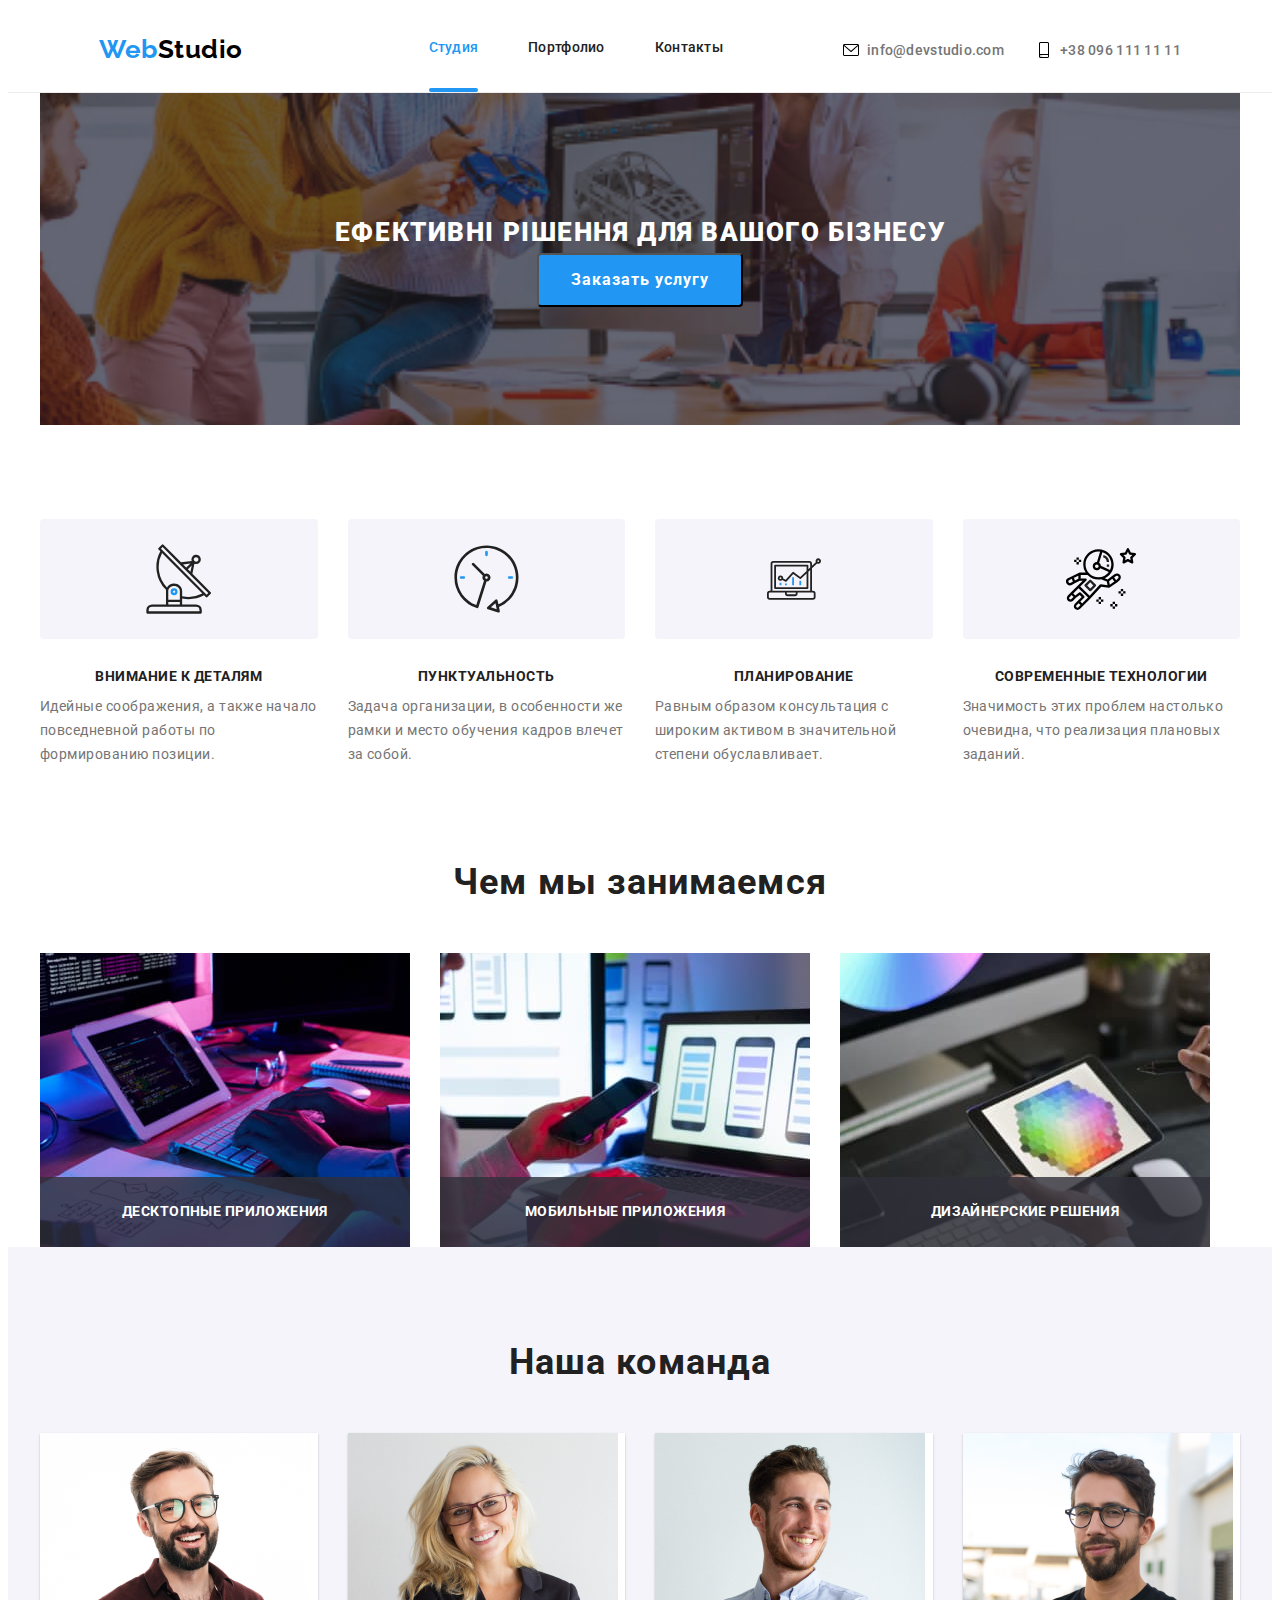
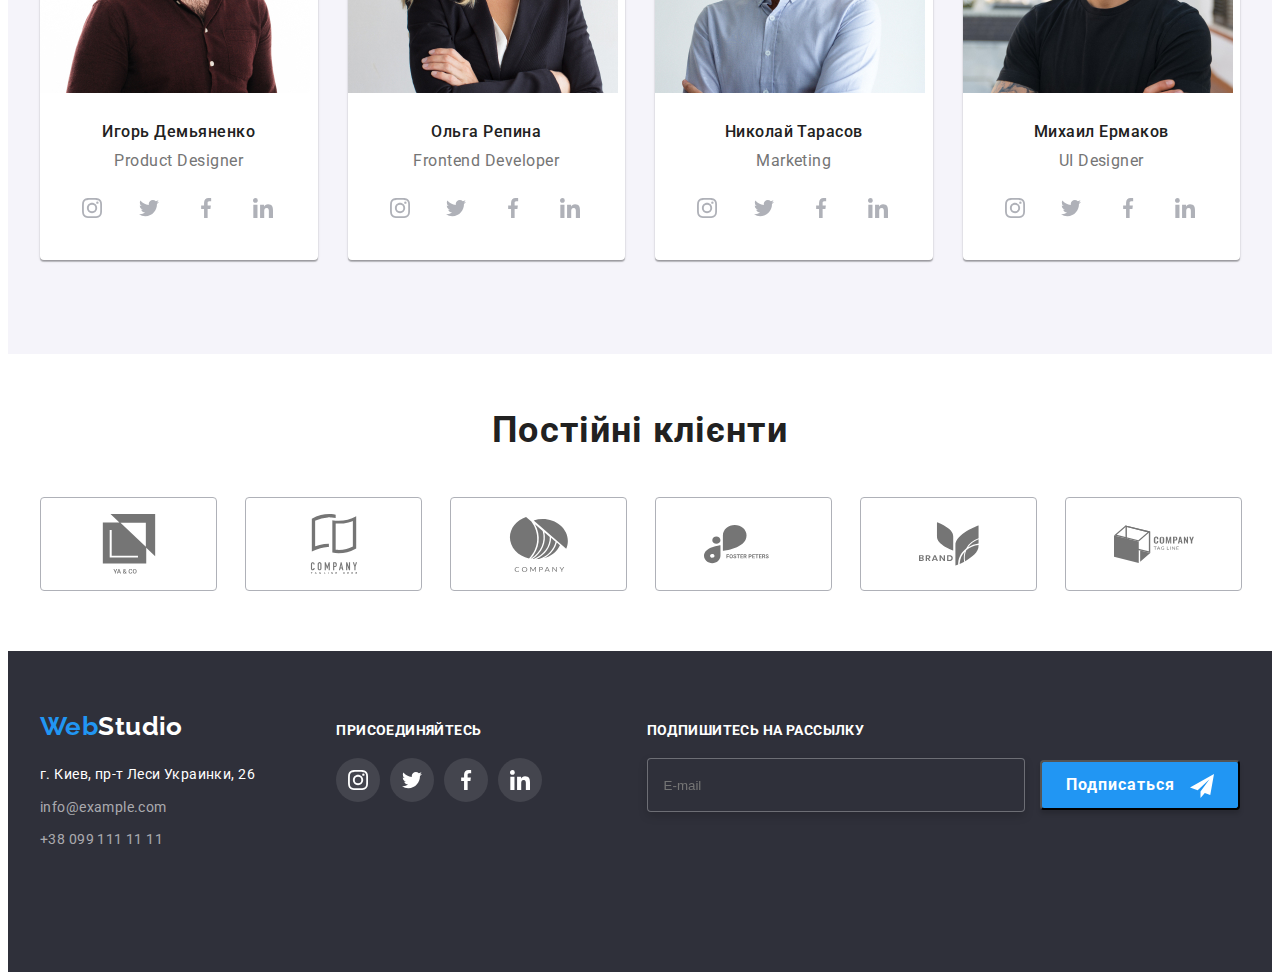
==== commit f47820fb: "fixbugs3" ====
--- a/index.html
+++ b/index.html
@@ -24,7 +24,7 @@
             <div class="container">
                 <nav class="navigation" >
                 <a class="logo" href="/"><span class="logo__accent">Web</span>Studio</a>
-                <button class="mobile-button " type="button" data-menu-button
+                <button class="mobile-button" type="button" data-menu-button
                 aria-expanded="false"
                 aria-controls="menu-container">
                 <svg class="open-burger" width="40" height="40" aria-label="Переключатель мобильного меню">
@@ -43,7 +43,8 @@
                                 <a class="site-navigation__link current-session--link" href="./index.html">Студия</a>
                             </div>    
                         </li>
-                        <li class="site-navigation__item"><a class="site-navigation__link" href="./portfolio.html">Портфолио</a></li>
+                        <li class="site-navigation__item">
+                            <a class="site-navigation__link" href="./portfolio.html">Портфолио</a></li>
                         <li class="site-navigation__item"><a class="site-navigation__link" href="#">Контакты</a></li>
                     </ul>
                     <ul class="auth-navigation">
@@ -194,9 +195,9 @@
                                     ./images/productdesigner-mob-2x.jpg 2x"
                                     media="(max-width:767px)"
                                     />
-
+                            <img src="./images/productdesigner.jpg" alt="productdesigner" />
                            </picture>
-                            <img src="./images/productdesigner.jpg" alt="productdesigner" width="270" />
+                            
                             <div class="team__container">
                             <h3 class="team__title">Игорь Демьяненко</h3>
                             <p class="team__text">Product Designer</p>
@@ -251,10 +252,9 @@
                                     ./images/frontenddeveloper-mob-2x.jpg 2x"
                                     media="(max-width:767px)"
                                     />
-
+                            <img
+                            src="./images/frontenddeveloper.jpg" alt="frontenddeveloper" />
                            </picture>
-                            <img
-                            src="./images/frontenddeveloper.jpg" alt="frontenddeveloper" width="270" />
                             <div class="team__container">
                             <h3 class="team__title">Ольга Репина</h3>
                             <p class="team__text">Frontend Developer</p>
@@ -309,11 +309,9 @@
                                     ./images/marketing-mob-2x.jpg 2x"
                                     media="(max-width:767px)"
                                     />
-
+                            <img
+                             src="./images/marketing.jpg" alt="marketing"/>
                            </picture>
-
-                            <img
-                             src="./images/marketing.jpg" alt="marketing" width="270" />
                             <div class="team__container">
                             <h3 class="team__title">Николай Тарасов</h3>
                             <p class="team__text">Marketing</p>
@@ -368,12 +366,9 @@
                                     ./images/uidesigner-mob-2x.jpg 2x"
                                     media="(max-width:767px)"
                                     />
-
+                                <img
+                             src="./images/uidesigner.jpg" alt="uidesigner" />
                            </picture>
-
-
-                            <img
-                             src="./images/uidesigner.jpg" alt="uidesigner" width="270" />
                             <div class="team__container">
                             <h3 class="team__title">Михаил Ермаков</h3>
                             <p class="team__text">UI Designer</p>
@@ -479,7 +474,7 @@
             </div>
 
             <div class="join__list">
-                <h2 class="join">присоединяйтесь</h2>
+                <p class="join">присоединяйтесь</p>
                 <ul class="footer__team-social-items">
                     <li class="footer__icon-social">
                         <a href="#" class="footer__team-social">
--- a/css/main.min.css
+++ b/css/main.min.css
@@ -1 +1 @@
-:root{--accent-color: #2196f3;--text-color-black: #212121;--text-color-gray: #757575;--white-color: #ffffff;--absolute-black: #000000;--grid-row-gap: 30px;--grid-column-gap: 30px;--bg-gradient: linear-gradient(to right, rgba(47, 48, 58, 0.4), rgba(47, 48, 58, 0.4));--bg-color-button: #188CE8}body{font-family:Roboto,sans-serif;font-style:normal;color:var(--text-color-gray);letter-spacing:.03em}h1,h2,h3,h4,h5,h6,p,ul{margin-top:0;margin-bottom:0;padding-top:0;padding-bottom:0}.container{margin-right:auto;margin-left:auto;padding-right:15px;padding-left:15px}@media screen and (min-width: 480px){.container{width:480px}}@media screen and (min-width: 768px){.container{width:768px}}@media screen and (min-width: 1200px){.container{width:1200px}}img{display:block;max-width:100%;height:auto}ul,ol{margin:0;padding:0;list-style-type:none}.header{background-color:var(--white-color);border-bottom:#ececec 1px solid}.header__list{margin-left:auto;list-style:none;display:flex;transition:250ms;transition-timing-function:cubic-bezier(0.4, 0, 0.2, 1)}.header__item{margin-right:50px}.header__item:last-child{margin-right:0}.header__address{display:flex;font-weight:500;font-size:14px;line-height:1.14;letter-spacing:.02em;text-decoration:none;color:var(--text-color-gray);align-items:center;transition:250ms;transition-timing-function:cubic-bezier(0.4, 0, 0.2, 1)}.header__address:hover,.header__address:focus{color:var(--accent-color);transition:250ms;transition-timing-function:cubic-bezier(0.4, 0, 0.2, 1)}.logo{margin-right:93px;font-family:Raleway;font-weight:700;font-size:26px;line-height:1.2;text-decoration:none;color:var(--absolute-black)}.logo__accent{color:var(--accent-color)}.backdrop .backdrop{position:fixed;top:0;left:0;width:100%;height:100%;background:rgba(0,0,0,.2);transition:opacity .5s,visibility .5s}.backdrop.is-hidden{opacity:0;pointer-events:none;visibility:hidden}.confirmation{padding-left:13px;display:flex;align-items:center;justify-content:center;font-family:"Roboto";font-style:normal;font-weight:400;font-size:12px;line-height:1.71;letter-spacing:.03em;color:var(--text-color-gray)}.confirmation-input__checkbox{position:absolute;top:0;left:0;pointer-events:none;appearance:none}.confirmation__icon{width:16px;height:15px;margin-right:7px;background-origin:border-box;border:2px solid #212121;border-radius:2px;transition:background-color 250ms cubic-bezier(0.4, 0, 0.2, 1),border-color 250ms cubic-bezier(0.4, 0, 0.2, 1);display:flex;align-items:baseline}.confirmation-input__checkbox:checked+.confirmation__icon{opacity:1;border:none;background-color:#2196f3}.confirmation__agreement{text-decoration-line:underline;color:#2196f3;display:flex;padding-left:3px}.section__clients{padding-top:60px;padding-bottom:60px}.section__title-clients{margin-bottom:30px;font-family:"Roboto";font-style:normal;font-weight:700;font-size:28px;line-height:33px;text-align:center;letter-spacing:.03em;color:#212121}@media screen and (min-width: 1200px){.section__title-clients{margin-bottom:50px;font-size:36px}}.client__item{margin:15px}@media screen and (max-width: 767px){.client__item{width:calc((100% - 60px)/2)}}@media screen and (min-width: 768px)and (max-width: 1199px){.client__item{width:calc((100% - 90px)/3)}}@media screen and (min-width: 1200px){.client__item{width:calc(100% - 30px)}}.client__list{display:flex;justify-content:center;margin:-15px}@media screen and (max-width: 1199px){.client__list{flex-wrap:wrap}}.clients{display:flex;justify-content:center;align-items:center;width:100%;height:92px;border:1px solid #afb1b8;border-radius:4px;color:inherit}.clients:hover,.clients:focus{border-color:var(--accent-color);color:var(--accent-color);transition:250ms;transition-timing-function:cubic-bezier(0.4, 0, 0.2, 1)}.client__logo{fill:currentColor;display:flex;justify-content:center;align-items:center;transition:250ms;transition-timing-function:cubic-bezier(0.4, 0, 0.2, 1)}.container__clients{margin-right:auto;margin-left:auto;padding-left:15px;padding-right:15px}@media screen and (min-width: 480px){.container__clients{width:480px}}@media screen and (min-width: 768px){.container__clients{width:768px}}@media screen and (min-width: 1200px){.container__clients{width:1200px}}.details__section{background-color:var(--white-color);padding-top:60px;padding-bottom:60px}@media screen and (min-width: 768px){.details__section{padding-top:60px;padding-bottom:60px}}@media screen and (min-width: 1200px){.details__section{padding-top:94px;padding-bottom:94px}}.details__item{width:100%}@media screen and (min-width: 768px){.details__item{width:calc((100% - 30px)/2)}}@media screen and (min-width: 1200px){.details__item{width:calc((100% - 90px)/4)}}.details__item:last-child{margin-right:0}.details__list{display:flex;flex-wrap:wrap;gap:30px;list-style:none;padding-left:0px}.details__title{width:100%;font-weight:700;font-size:14px;line-height:1.14;color:var(--text-color-black);margin-bottom:10px;text-transform:uppercase;text-align:center}@media screen and (min-width: 480px){.details__title{text-align:center}}.details__text{font-weight:400;font-size:14px;line-height:1.71;color:var(--text-color-gray)}.section__title{font-family:"Roboto";font-style:normal;font-weight:700;font-size:36px;line-height:42px;text-align:center;letter-spacing:.03em;color:var(--text-color-black);margin-bottom:50px}@media screen and (min-width: 480px){.section__title{text-align:center}}.visually-hidden{position:absolute;width:1px;height:1px;margin:-1px;border:0;padding:0;white-space:nowrap;clip-path:inset(100%);clip:rect(0 0 0 0);overflow:hidden}.footer{padding-top:60px;padding-bottom:60px;background-color:#2f303a;font-style:normal;font-weight:400;font-size:14px;line-height:1.71;letter-spacing:.03em;text-align:center}@media screen and (min-width: 1200px){.footer{text-align:left}}.footer__logo{display:inline-block;font-family:Raleway,serif;font-weight:700;font-size:26px;line-height:1.2;text-decoration:none;color:var(--white-color);margin-bottom:20px}.footer__icon-social{padding-right:10px}.footer__team-social{display:flex;width:44px;height:44px;border:none;border-radius:50%;list-style:none;margin-left:0px;margin-right:0px;cursor:pointer;justify-content:center;align-items:center;fill:#fff;background:rgba(255,255,255,.1);transition:250ms;transition-timing-function:cubic-bezier(0.4, 0, 0.2, 1)}.footer__team-social:hover,.footer__team-social:focus{background-color:#2196f3;fill:#fff;transition:250ms;transition-timing-function:cubic-bezier(0.4, 0, 0.2, 1)}.container__footer-social{display:flex;align-items:baseline}@media screen and (max-width: 1199px){.footer__flex{display:flex;flex-wrap:wrap;justify-content:center;align-items:baseline;column-gap:165px}}@media screen and (min-width: 1200px){.footer__flex{display:flex;flex-wrap:nowrap;align-items:baseline;justify-content:center}}.footer--main{text-align:center;margin-bottom:60px}@media screen and (min-width: 1200px){.footer--main{text-align:left}}.join__list{display:flex;flex-direction:column;align-items:center;margin-bottom:60px}@media screen and (min-width: 768px){.join__list{margin-bottom:0}}@media screen and (min-width: 1200px){.join__list{margin-left:70px;align-items:flex-start}}.footer__team-social-items{display:flex;align-items:center;list-style:none;margin-left:0px;padding:0px;width:100%;height:100%;color:#fff;transition:250ms;transition-timing-function:cubic-bezier(0.4, 0, 0.2, 1)}.address__list{list-style:none;padding-left:0}.address__item{font-weight:400;font-size:14px;line-height:1.71;text-decoration:none;font-style:normal;color:var(--white-color);margin-bottom:9px}.address__item:last-child{margin-bottom:0px}.address__link{color:rgba(255,255,255,.6);text-decoration:none}.address__link:hover,.address__link:focus{color:var(--accent-color);transition:250ms;transition-timing-function:cubic-bezier(0.4, 0, 0.2, 1)}.join{width:145px;height:16px;font-family:"Roboto";font-style:normal;font-weight:700;font-size:14px;line-height:16px;letter-spacing:.03em;text-transform:uppercase;color:#fff;margin-bottom:20px}@media screen and (max-width: 1199px){.footer--form{text-align:center}}@media screen and (min-width: 1200px){.footer--form{align-items:flex-end;margin-left:93px}}.footer__form-label{display:block;margin-bottom:20px;font-family:"Roboto";font-style:normal;font-weight:700;font-size:14px;line-height:16px;letter-spacing:.03em;text-transform:uppercase;color:#fff}.footer__form-input{width:100%;height:50px;padding-left:16px;color:#fff;border:1px solid rgba(255,255,255,.3);filter:drop-shadow(0px 4px 4px rgba(0, 0, 0, 0.15));border-radius:4px;background-color:#2f303a}@media screen and (min-width: 480px){.footer__form-input{width:450px}}@media screen and (min-width: 1200px){.footer__form-input{width:358px}}.footer__form-button{width:200px;height:50px;font-family:"Roboto";font-style:normal;font-weight:700;font-size:16px;line-height:1.88;letter-spacing:.06em;color:#fff;background:#2196f3;box-shadow:0px 4px 4px rgba(0,0,0,.15);border-radius:4px;margin-top:20px}@media screen and (min-width: 1200px){.footer__form-button{margin-left:12px}}.footer__form-icon{fill:#fff;margin-left:10px;vertical-align:middle}.form__field{position:relative;left:0;top:0;font-family:"Roboto";font-style:normal;font-weight:400;font-size:12px;line-height:14px;letter-spacing:.01em;color:#757575}.form__field-label{display:block;font-family:"Roboto";font-style:normal;font-weight:400;font-size:12px;line-height:14px;letter-spacing:.01em;color:#757575;margin-bottom:4px}.form__field-input{font-family:"Roboto";font-style:normal;font-weight:400;font-size:12px;line-height:14px;letter-spacing:.01em;color:#757575;width:100%;padding:11px 12px 11px 42px;border:1px solid rgba(33,33,33,.2);border-radius:4px;outline:none;transition:border-color 250ms cubic-bezier(0.4, 0, 0.2, 1)}.form__field-input:hover,.form__field-input:focus{color:#2196f3;border:1px solid #2196f3;border-radius:4px}.form__field-input:hover+.form__field-icon,.form__field-input:focus+.form__field-icon,.form__field-input:active+.form__field-icon{fill:#2196f3}.form__field-inner{position:relative;margin-bottom:10px}.form__field-icon{position:absolute;top:50%;left:12px;transform:translateY(-50%);fill:CurrentColor;transition:fill 250ms cubic-bezier(0.4, 0, 0.2, 1);color:#212121;padding-right:15px;width:30px;height:12px}.form__field-texarea{resize:none;padding:12px 16px;margin-bottom:20px;height:120px}.form-field__button{display:block;margin-left:auto;margin-right:auto;margin-top:30px;width:200px;height:50px;padding:10px 52px;font-family:"Roboto";font-style:normal;font-weight:700;font-size:16px;line-height:1.88;letter-spacing:.06em;color:#fff;cursor:pointer;background:#2196f3;box-shadow:0px 4px 4px rgba(0,0,0,.15);border-radius:4px;border:0;transition:box-shadow 250ms cubic-bezier(0.4, 0, 0.2, 1)}.form-field__button:focus,.form-field__button:active{box-shadow:0px 4px 4px rgba(0,0,0,.15)}.header{background-color:var(--white-color);border-bottom:#ececec 1px solid}.header__list{margin-left:auto;list-style:none;display:flex;transition:250ms;transition-timing-function:cubic-bezier(0.4, 0, 0.2, 1)}.header__item{margin-right:50px}.header__item:last-child{margin-right:0}.header__address{display:flex;font-weight:500;font-size:14px;line-height:1.14;letter-spacing:.02em;text-decoration:none;color:var(--text-color-gray);align-items:center;transition:250ms;transition-timing-function:cubic-bezier(0.4, 0, 0.2, 1)}.header__address:hover,.header__address:focus{color:var(--accent-color);transition:250ms;transition-timing-function:cubic-bezier(0.4, 0, 0.2, 1)}.hero__section{background-color:#2f303a;text-align:center;padding-top:118px}@media screen and (min-width: 480px){.hero__section{width:480px}}@media screen and (min-width: 768px){.hero__section{width:768px}}@media screen and (min-width: 1200px){.hero__section{width:1200px}}.hero__title{font-family:"Roboto";font-style:normal;font-weight:900;font-size:26px;line-height:42px;text-align:center;letter-spacing:.06em;text-transform:uppercase;color:#fff}@media screen and (max-width: 1199px){.hero__title{font-size:26px;line-height:1.61;margin-bottom:30px}}.hero__btn{font-family:Roboto,sans-serif;font-weight:700;font-size:16px;line-height:1.87;letter-spacing:.06em;background-color:var(--accent-color);color:var(--white-color);border-radius:4px;padding-top:10px;padding-bottom:10px;padding-left:32px;padding-right:32px;cursor:pointer}.hero__btn:hover,.hero__btnn:focus{background-color:var(--bg-color-button);color:var(--white-color);cursor:pointer;box-shadow:0px 4px 4px rgba(0,0,0,.15);border-radius:4px;transition:250ms;transition-timing-function:cubic-bezier(0.4, 0, 0.2, 1)}.icon-mail{margin-right:10px;fill:currentColor}.icon-mail:hover,.icon-mail:focus{color:var(--accent-color);transition:250ms;transition-timing-function:cubic-bezier(0.4, 0, 0.2, 1)}.icon-telefon{margin-right:10px;fill:currentColor}.icon-telefon:hover,.icon-telefon:focus{color:var(--accent-color);transition:250ms;transition-timing-function:cubic-bezier(0.4, 0, 0.2, 1)}.details__icon-sputnik{height:120px;display:flex;align-items:center;justify-content:center;background-color:#f5f4fa;margin-bottom:30px;border-radius:4px}.details__icon-watch{height:120px;display:flex;align-items:center;justify-content:center;background-color:#f5f4fa;margin-bottom:30px;border-radius:4px}.details__icon-clock{height:120px;display:flex;align-items:center;justify-content:center;background-color:#f5f4fa;margin-bottom:30px;border-radius:4px}.details__icon-nout{height:120px;display:flex;align-items:center;justify-content:center;background-color:#f5f4fa;margin-bottom:30px;border-radius:4px}.details__icon-astronaut{height:120px;display:flex;align-items:center;justify-content:center;background-color:#f5f4fa;margin-bottom:30px;border-radius:4px}.logo{margin-right:93px;font-family:Raleway;font-weight:700;font-size:26px;line-height:1.2;text-decoration:none;color:var(--absolute-black)}.logo__accent{color:var(--accent-color)}.modal{position:absolute;top:50%;left:50%;transform:translate(-50%, -50%);overflow-y:scroll;background:#fff;box-shadow:0px 1px 3px rgba(0,0,0,.12),0px 1px 1px rgba(0,0,0,.14),0px 2px 1px rgba(0,0,0,.2);border-radius:4px}@media screen and (min-width: 480px)and (max-width: 1199px){.modal{width:450px}}@media screen and (min-width: 1200px){.modal{min-width:528px;min-height:581px}}.modal__close{padding:40px}.modal__close-button{position:absolute;top:8px;right:8px;width:30px;height:30px;background:#fff;border:1px solid rgba(0,0,0,.1);border-radius:50%;cursor:pointer}.modal__close-button:hover .modal__close-icon,.modal__close-button:focus .modal__close-icon{fill:#2196f3}.modal__close-icon{fill:#000;transition:fill 250ms cubic-bezier(0.4, 0, 0.2, 1)}.modal__title{margin-bottom:12px;font-family:"Roboto";font-style:normal;font-weight:700;font-size:20px;line-height:30px;text-align:center;letter-spacing:.03em;color:var(--text-color-black)}@media screen and (min-width: 1200px){.modal__title{font-family:"Roboto";font-style:normal;font-weight:700;font-size:20px;line-height:23px;text-align:center;letter-spacing:.03em}}.navigation{display:flex;align-items:center;justify-content:center;min-height:60px}@media screen and (max-width: 768px){.navigation{justify-content:space-between}}.mobile-button{display:inline-flex;background-color:rgba(0,0,0,0);margin:0;padding:0;border:none;cursor:pointer;z-index:990}@media screen and (min-width: 768px){.mobile-button{display:none}}.mobile-button__icon-close{width:40px;height:40px}.mobile-button:hover .mobile-button__icon-open{fill:#2196f3}.mobile-button:focus .mobile-button__icon-open{fill:#2196f3}.mobile-button:hover .mobile-button__icon-close{fill:#2196f3}.mobile-button__icon-close{display:none}.mobile-button.is-open .mobile-button__icon-close{display:block}.mobile-button.is-open .mobile-button__icon-open{display:none}.close-burger{position:fixed;top:20px;right:25px}.menu-container{background-color:#fff;padding:48px 40px;text-align:center}@media screen and (max-width: 767px){.menu-container{display:none;position:fixed;top:0;left:0;width:100vw;height:100vh;z-index:900}.menu-container.is-open{display:flex;flex-direction:column;justify-content:space-between}}@media screen and (min-width: 768px){.menu-container{display:flex;justify-content:center;align-items:center;padding:0}}@media screen and (min-width: 1200px){.menu-container{gap:300px}}.site-navigation{display:flex;flex-direction:column;align-items:flex-start}@media screen and (max-width: 768px){.site-navigation{margin-left:0}}@media screen and (min-width: 768px){.site-navigation{flex-direction:row;gap:50px;margin-left:88px;margin-bottom:0}}@media screen and (min-width: 1200px){.site-navigation{margin-left:93px}}.site-navigation__link{display:block;padding-top:16px;padding-bottom:16px;font-style:normal;font-weight:500;font-size:40px;line-height:1.14;letter-spacing:.02em;color:#212121;transition:250ms;transition-timing-function:cubic-bezier(0.4, 0, 0.2, 1)}.site-navigation__link:hover,.site-navigation__link:focus{color:#2196f3;transition:250ms;transition-timing-function:cubic-bezier(0.4, 0, 0.2, 1)}@media screen and (min-width: 768px){.site-navigation__link{padding-top:32px;padding-bottom:32px;font-size:14px;line-height:1.14}}.current-session::after{content:"";display:block;width:100%;height:4px;background:#2196f3;border-radius:2px}@media screen and (max-width: 768px){.current-session::after{display:none}}.current-session--link{color:#2196f3}.auth-navigation{display:flex;flex-direction:column-reverse}@media screen and (max-width: 768px){.auth-navigation{margin-bottom:64px}}@media screen and (min-width: 768px){.auth-navigation{flex-direction:column;justify-content:center;margin-bottom:0}}@media screen and (min-width: 1200px){.auth-navigation{display:flex;flex-direction:row;align-items:center}}@media screen and (min-width: 768px)and (max-width: 1199px){.auth-navigation__item{margin-left:90px}}@media screen and (min-width: 1200px){.auth-navigation__item:first-child{margin-right:32px}}.auth-navigation__link{display:flex;padding-top:16px;padding-bottom:16px;color:var(--secondary-color);font-style:normal;font-weight:500;font-size:14px;line-height:1.15;letter-spacing:.02em;transition:250ms;transition-timing-function:cubic-bezier(0.4, 0, 0.2, 1)}@media screen and (max-width: 768px){.auth-navigation__link{font-size:34px;line-height:1.17}}@media screen and (min-width: 768px)and (max-width: 1200px){.auth-navigation__link{padding:5px 0px;font-size:12px;line-height:1.14}}@media screen and (min-width: 1200px){.auth-navigation__link{padding-top:32px;padding-bottom:32px}}.auth-navigation__link:hover,.auth-navigation__link:focus{color:#2196f3;transition:250ms;transition-timing-function:cubic-bezier(0.4, 0, 0.2, 1)}.auth-navigation__link:hover .contact-icon,.auth-navigation__link:focus .contact-icon{fill:#2196f3;transition:250ms;transition-timing-function:cubic-bezier(0.4, 0, 0.2, 1)}.contact-icon{display:flex;fill:var(--secondary-color);margin-right:10px;display:none}.contact-icon:hover{fill:var(--secondary-color)}@media screen and (min-width: 768px){.contact-icon{display:block}}@media screen and (min-width: 768px){.contact-icon{margin-right:8px}}.mobile-list{display:flex}@media screen and (min-width: 768px){.mobile-list{display:none}}.mobile-list__item{border-right:1px solid rgba(33,33,33,.2);margin-right:10px}.mobile-list__link{padding-right:10px;text-decoration:none;color:#2196f3;font-size:18px}.overlay{max-width:1600px;background-image:var(--bg-gradient),url(../images/hero-bg-mobile.jpg);background-position:center;background-size:cover;background-repeat:no-repeat;background-color:#2f303a;margin-left:auto;margin-right:auto;padding-top:118px;padding-bottom:118px}@media(min-device-pixel-ratio: 2),(min-resolution: 192dpi),(min-resolution: 2dppx){.overlay{background-image:var(--bg-gradient),url(../images/hero-bg-2x-mob.jpg)}}@media screen and (min-device-pixel-ratio: 2)and (min-width: 768px),screen and (min-resolution: 192dpi)and (min-width: 768px),screen and (min-resolution: 2dppx)and (min-width: 768px){.overlay{background-image:var(--bg-gradient),url(../images/hero-bg-tablet.jpg)}}@media screen and (min-device-pixel-ratio: 2)and (min-width: 768px)and (min-device-pixel-ratio: 2),screen and (min-device-pixel-ratio: 2)and (min-width: 768px)and (min-resolution: 192dpi),screen and (min-device-pixel-ratio: 2)and (min-width: 768px)and (min-resolution: 2dppx),screen and (min-resolution: 192dpi)and (min-width: 768px)and (min-device-pixel-ratio: 2),screen and (min-resolution: 192dpi)and (min-width: 768px)and (min-resolution: 192dpi),screen and (min-resolution: 192dpi)and (min-width: 768px)and (min-resolution: 2dppx),screen and (min-resolution: 2dppx)and (min-width: 768px)and (min-device-pixel-ratio: 2),screen and (min-resolution: 2dppx)and (min-width: 768px)and (min-resolution: 192dpi),screen and (min-resolution: 2dppx)and (min-width: 768px)and (min-resolution: 2dppx){.overlay{background-image:var(--bg-gradient),url(../images/hero-bg-2x-tablet.jpg)}}@media screen and (min-device-pixel-ratio: 2)and (min-width: 1200px),screen and (min-resolution: 192dpi)and (min-width: 1200px),screen and (min-resolution: 2dppx)and (min-width: 1200px){.overlay{width:1600px;height:600px;background-position:center;background-size:cover;background-repeat:no-repeat;background-image:var(--bg-gradient),url(../images/people-working.jpg)}}@media screen and (min-device-pixel-ratio: 2)and (min-width: 1200px)and (min-device-pixel-ratio: 2),screen and (min-device-pixel-ratio: 2)and (min-width: 1200px)and (min-resolution: 192dpi),screen and (min-device-pixel-ratio: 2)and (min-width: 1200px)and (min-resolution: 2dppx),screen and (min-resolution: 192dpi)and (min-width: 1200px)and (min-device-pixel-ratio: 2),screen and (min-resolution: 192dpi)and (min-width: 1200px)and (min-resolution: 192dpi),screen and (min-resolution: 192dpi)and (min-width: 1200px)and (min-resolution: 2dppx),screen and (min-resolution: 2dppx)and (min-width: 1200px)and (min-device-pixel-ratio: 2),screen and (min-resolution: 2dppx)and (min-width: 1200px)and (min-resolution: 192dpi),screen and (min-resolution: 2dppx)and (min-width: 1200px)and (min-resolution: 2dppx){.overlay{background-image:var(--bg-gradient),url(../images/hero-bg-2x-desktop.jpg)}}.portfolio-main{background-color:var(--white-color)}.portfolio-section{padding-top:94px;padding-bottom:94px}.btn-list{display:flex;margin-bottom:40px;flex-wrap:wrap;gap:8px}@media screen and (min-width: 768px){.btn-list{justify-content:center}}@media screen and (min-width: 1200px){.btn-list{margin-bottom:60px}}.portfolio-button{font-family:Roboto,sans-serif;font-weight:500;font-size:16px;line-height:1.62;background-color:#f5f4fa;color:var(--text-color-black);border-radius:4px;border:1px solid #f5f4fa}.portfolio-button:hover,.portfolio-button:focus{background-color:#2196f3;color:#fff;cursor:pointer;box-shadow:0px 3px 1px rgba(0,0,0,.1),0px 1px 2px rgba(0,0,0,.08),0px 2px 2px rgba(0,0,0,.12);border-radius:4px;transition:250ms;transition-timing-function:cubic-bezier(0.4, 0, 0.2, 1)}.btn-item{margin-bottom:15px}.portfolio__list{display:flex;flex-wrap:wrap;gap:30px}@media screen and (min-width: 1200px){.portfolio__list{justify-content:center}}.portfolio__item{width:450px;background:#fff;border:1px solid #eee}@media screen and (min-width: 768px){.portfolio__item{width:354px}}@media screen and (min-width: 1200px){.portfolio__item{width:370px}}.portfolio__item:focus,.portfolio__item:hover{transition:250ms;transition-timing-function:cubic-bezier(0.4, 0, 0.2, 1);box-shadow:0px 1px 1px rgba(0,0,0,.12),0px 4px 4px rgba(0,0,0,.06),1px 4px 6px rgba(0,0,0,.16)}.portfolio__item:nth-child(3n){margin-right:0px}.portfolio__item:nth-last-child(-n+3){margin-bottom:0px}.portfolio__link{text-decoration:none}.portfolio-title{font-weight:700;font-size:18px;line-height:2;letter-spacing:.06em;color:var(--text-color-black);padding-bottom:4px}.portfolio__text{font-weight:400;font-size:16px;line-height:1.87;color:#757575;margin-bottom:4px;list-style:none}.portfolio-container{padding-top:20px;padding-left:24px;padding-bottom:20px;padding-right:24px;border-bottom:1px solid #eee;border-left:1px solid #eee;border-right:1px solid #eee}.portfolio-thumb{position:relative;overflow:hidden}.portfolio-overlay{position:absolute;top:0;right:0;width:100%;height:100%;padding:64px 24px;background-color:rgba(33,150,243,.9);transform:translateY(100%);transition:transform 250ms;transition-timing-function:cubic-bezier(0.4, 0, 0.2, 1)}.portfolio__item:hover .portfolio-overlay{transform:translateY(0)}.portfolio-overlay-description{font-family:"Roboto";font-style:normal;font-weight:400;font-size:18px;line-height:1.56;letter-spacing:.03em;color:#fff}.portfolio-list__description{padding-left:24px;padding-bottom:20px;padding-top:20px}.portfolio-list__title{font-family:"Roboto";font-style:normal;font-weight:700;font-size:18px;line-height:36px;letter-spacing:.06em;color:#212121}.team__section{background-color:#f5f4fa;padding-top:94px;padding-bottom:94px;text-align:center}.team__list{display:flex;flex-wrap:wrap;gap:30px;list-style:none;padding-left:0px}.team__item{width:auto;margin-left:0;background-color:var(--white-color);box-shadow:0px 1px 3px rgba(0,0,0,.12),0px 1px 1px rgba(0,0,0,.14),0px 2px 1px rgba(0,0,0,.2);border-radius:0px 0px 4px 4px}@media screen and (min-width: 768px){.team__item{width:calc((100% - 30px)/2)}}@media screen and (min-width: 1200px){.team__item{width:calc((100% - 90px)/4)}}.team__title{font-weight:500;font-size:16px;line-height:1.18;color:var(--text-color-black);margin-bottom:10px}.team__text{font-weight:400;font-size:16px;line-height:1.18;color:var(--text-color-gray);margin-bottom:16px}.team__container{padding:30px}.team__social-items{display:flex}.team__social-item:not(:last-child){margin-right:10px}.team__social-item{list-style:none;display:flex;margin-left:0px;padding:0px;width:100%;height:100%}.team__social-link{display:flex;width:44px;height:44px;border:none;border-radius:50%;list-style:none;margin-left:0px;margin-right:0px;cursor:pointer;justify-content:center;align-items:center;fill:#afb1b8;transition:250ms;transition-timing-function:cubic-bezier(0.4, 0, 0.2, 1)}.team__social-link:hover,.team__social-link:focus{background-color:#2196f3;fill:#fff;transition:250ms;transition-timing-function:cubic-bezier(0.4, 0, 0.2, 1)}.work__section{display:flex;justify-content:space-between;padding-top:0}@media screen and (max-width: 1200px){.work__section{display:none}}.work__list{list-style:none;display:flex;padding-left:0;margin-right:30px}.work__item{position:relative;margin-right:30px}.work__text{position:absolute;left:0;bottom:0;display:flex;justify-content:center;align-items:center;width:370px;height:70px;font-family:"Roboto";font-style:normal;font-weight:700;font-size:14px;line-height:1.14;text-align:center;letter-spacing:.03em;text-transform:uppercase;color:#fff;background:rgba(47,48,58,.8)}/*# sourceMappingURL=main.min.css.map */+:root{--accent-color: #2196f3;--text-color-black: #212121;--text-color-gray: #757575;--white-color: #ffffff;--absolute-black: #000000;--grid-row-gap: 30px;--grid-column-gap: 30px;--bg-gradient: linear-gradient(to right, rgba(47, 48, 58, 0.4), rgba(47, 48, 58, 0.4));--bg-color-button: #188CE8}body{font-family:Roboto,sans-serif;font-style:normal;color:var(--text-color-gray);letter-spacing:.03em}h1,h2,h3,h4,h5,h6,p,ul{margin-top:0;margin-bottom:0;padding-top:0;padding-bottom:0}.container{margin-right:auto;margin-left:auto;padding-right:15px;padding-left:15px}@media screen and (min-width: 480px){.container{width:480px}}@media screen and (min-width: 768px){.container{width:768px}}@media screen and (min-width: 1200px){.container{width:1200px}}img{display:block;max-width:100%;height:auto}ul,ol{margin:0;padding:0;list-style-type:none}a{text-decoration:none}.header{background-color:var(--white-color);border-bottom:#ececec 1px solid}.header__list{margin-left:auto;list-style:none;display:flex;transition:250ms;transition-timing-function:cubic-bezier(0.4, 0, 0.2, 1)}.header__item{margin-right:50px}.header__item:last-child{margin-right:0}.header__address{display:flex;font-weight:500;font-size:14px;line-height:1.14;letter-spacing:.02em;text-decoration:none;color:var(--text-color-gray);align-items:center;transition:250ms;transition-timing-function:cubic-bezier(0.4, 0, 0.2, 1)}.header__address:hover,.header__address:focus{color:var(--accent-color);transition:250ms;transition-timing-function:cubic-bezier(0.4, 0, 0.2, 1)}.logo{margin-right:93px;font-family:Raleway;font-weight:700;font-size:26px;line-height:1.2;text-decoration:none;color:var(--absolute-black)}.logo__accent{color:var(--accent-color)}.backdrop .backdrop{position:fixed;top:0;left:0;width:100%;height:100%;background:rgba(0,0,0,.2);transition:opacity .5s,visibility .5s}.backdrop.is-hidden{opacity:0;pointer-events:none;visibility:hidden}.confirmation{display:flex;align-items:center;justify-content:center;font-family:"Roboto";font-style:normal;font-weight:400;font-size:12px;line-height:1.71;letter-spacing:.03em;color:var(--text-color-gray)}@media screen and (min-width: 768px){.confirmation{font-weight:400;font-size:12px;line-height:14px;letter-spacing:.03em;color:var(--text-color-gray)}}@media screen and (min-width: 1200px){.confirmation{font-weight:400;font-size:14px;line-height:24px;letter-spacing:.03em;color:var(--text-color-gray)}}.confirmation-input__checkbox{position:absolute;top:0;left:0;pointer-events:none;appearance:none}.confirmation__icon{width:16px;height:15px;margin-right:7px;background-origin:border-box;border:2px solid #212121;border-radius:2px;transition:background-color 250ms cubic-bezier(0.4, 0, 0.2, 1),border-color 250ms cubic-bezier(0.4, 0, 0.2, 1);display:flex;align-items:baseline}.confirmation-input__checkbox:checked+.confirmation__icon{opacity:1;border:none;background-color:#2196f3}.confirmation__agreement{text-decoration-line:underline;color:var(--accent-color);display:flex;font-weight:400;font-size:12px;line-height:14px;letter-spacing:.03em}.section__clients{padding-top:60px;padding-bottom:60px}.section__title-clients{margin-bottom:30px;font-family:"Roboto";font-style:normal;font-weight:700;font-size:28px;line-height:33px;text-align:center;letter-spacing:.03em;color:#212121}@media screen and (min-width: 1200px){.section__title-clients{margin-bottom:50px;font-size:36px}}.client__item{margin:15px}@media screen and (max-width: 767px){.client__item{width:calc((100% - 60px)/2)}}@media screen and (min-width: 768px)and (max-width: 1199px){.client__item{width:calc((100% - 90px)/3)}}@media screen and (min-width: 1200px){.client__item{width:calc(100% - 30px)}}.client__list{display:flex;justify-content:center;margin:-15px}@media screen and (max-width: 1199px){.client__list{flex-wrap:wrap}}.clients{display:flex;justify-content:center;align-items:center;width:100%;height:92px;border:1px solid #afb1b8;border-radius:4px;color:inherit}.clients:hover,.clients:focus{border-color:var(--accent-color);color:var(--accent-color);transition:250ms;transition-timing-function:cubic-bezier(0.4, 0, 0.2, 1)}.client__logo{fill:currentColor;display:flex;justify-content:center;align-items:center;transition:250ms;transition-timing-function:cubic-bezier(0.4, 0, 0.2, 1)}.container__clients{margin-right:auto;margin-left:auto;padding-left:15px;padding-right:15px}@media screen and (min-width: 480px){.container__clients{width:480px}}@media screen and (min-width: 768px){.container__clients{width:768px}}@media screen and (min-width: 1200px){.container__clients{width:1200px}}.details__section{background-color:var(--white-color);padding-top:60px;padding-bottom:60px}@media screen and (min-width: 768px){.details__section{padding-top:60px;padding-bottom:60px}}@media screen and (min-width: 1200px){.details__section{padding-top:94px;padding-bottom:94px}}.details__item{width:100%}@media screen and (min-width: 768px){.details__item{width:calc((100% - 30px)/2)}}@media screen and (min-width: 1200px){.details__item{width:calc((100% - 90px)/4)}}.details__item:last-child{margin-right:0}.details__list{display:flex;flex-wrap:wrap;gap:30px;list-style:none;padding-left:0px}.details__title{width:100%;font-weight:700;font-size:14px;line-height:1.14;color:var(--text-color-black);margin-bottom:10px;text-transform:uppercase;text-align:center}@media screen and (min-width: 480px){.details__title{text-align:center}}.details__text{font-weight:400;font-size:14px;line-height:1.71;color:var(--text-color-gray)}.section__title{font-family:"Roboto";font-style:normal;font-weight:700;font-size:36px;line-height:42px;text-align:center;letter-spacing:.03em;color:var(--text-color-black);margin-bottom:50px}@media screen and (min-width: 480px){.section__title{text-align:center}}.visually-hidden{position:absolute;width:1px;height:1px;margin:-1px;border:0;padding:0;white-space:nowrap;clip-path:inset(100%);clip:rect(0 0 0 0);overflow:hidden}.footer{padding-top:60px;padding-bottom:60px;background-color:#2f303a;font-style:normal;font-weight:400;font-size:14px;line-height:1.71;letter-spacing:.03em;text-align:center}@media screen and (min-width: 1200px){.footer{text-align:left}}.footer__logo{display:inline-block;font-family:Raleway,serif;font-weight:700;font-size:26px;line-height:1.2;text-decoration:none;color:var(--white-color);margin-bottom:20px}.footer__icon-social:not(:last-child){margin-right:10px}.footer__team-social{display:flex;width:44px;height:44px;border:none;border-radius:50%;list-style:none;margin-left:0px;margin-right:0px;cursor:pointer;justify-content:center;align-items:center;fill:#fff;background:rgba(255,255,255,.1);transition:250ms;transition-timing-function:cubic-bezier(0.4, 0, 0.2, 1)}.footer__team-social:hover,.footer__team-social:focus{background-color:#2196f3;fill:#fff;transition:250ms;transition-timing-function:cubic-bezier(0.4, 0, 0.2, 1)}.container__footer-social{display:flex;align-items:baseline}@media screen and (max-width: 1199px){.footer__flex{display:flex;flex-wrap:wrap;justify-content:center;align-items:baseline;column-gap:165px}}@media screen and (min-width: 1200px){.footer__flex{display:flex;flex-wrap:nowrap;align-items:baseline;justify-content:space-between}}.footer--main{text-align:center;margin-bottom:60px}@media screen and (min-width: 1200px){.footer--main{text-align:left}}.join__list{display:flex;flex-direction:column;align-items:center;margin-bottom:60px}@media screen and (min-width: 768px){.join__list{margin-bottom:0}}@media screen and (min-width: 1200px){.join__list{margin-left:70px;align-items:flex-start}}.footer__team-social-items{display:flex;align-items:center;list-style:none;margin-left:0px;padding:0px;width:100%;height:100%;color:#fff;transition:250ms;transition-timing-function:cubic-bezier(0.4, 0, 0.2, 1)}.address__list{list-style:none;padding-left:0}.address__item{font-weight:400;font-size:14px;line-height:1.71;text-decoration:none;font-style:normal;color:var(--white-color);margin-bottom:9px}.address__item:last-child{margin-bottom:0px}.address__link{color:rgba(255,255,255,.6);text-decoration:none}.address__link:hover,.address__link:focus{color:var(--accent-color);transition:250ms;transition-timing-function:cubic-bezier(0.4, 0, 0.2, 1)}.join{width:145px;height:16px;font-family:"Roboto";font-style:normal;font-weight:700;font-size:14px;line-height:16px;letter-spacing:.03em;text-transform:uppercase;color:#fff;margin-bottom:20px}@media screen and (max-width: 1199px){.footer--form{text-align:center}}@media screen and (min-width: 1200px){.footer--form{align-items:flex-end;margin-left:93px}}.form-field{margin-bottom:20px}.footer__form-label{display:block;margin-bottom:20px;font-family:"Roboto";font-style:normal;font-weight:700;font-size:14px;line-height:16px;letter-spacing:.03em;text-transform:uppercase;color:#fff}.footer__form-input{width:100%;height:50px;padding-left:16px;color:#fff;border:1px solid rgba(255,255,255,.3);filter:drop-shadow(0px 4px 4px rgba(0, 0, 0, 0.15));border-radius:4px;background-color:#2f303a}@media screen and (min-width: 480px){.footer__form-input{width:450px}}@media screen and (min-width: 1200px){.footer__form-input{width:358px}}.footer__form-button{width:200px;height:50px;font-family:"Roboto";font-style:normal;font-weight:700;font-size:16px;line-height:1.88;letter-spacing:.06em;color:var(--white-color);background:var(--accent-color);box-shadow:0px 4px 4px rgba(0,0,0,.15);border-radius:4px}@media screen and (min-width: 1200px){.footer__form-button{margin-left:12px}}.footer__form-icon{fill:#fff;margin-left:10px;vertical-align:middle}.form__field{position:relative;left:0;top:0;margin-bottom:10px;font-family:"Roboto";font-style:normal;font-weight:400;font-size:12px;line-height:14px;letter-spacing:.01em;color:var(--text-color-gray)}.form__field-label{display:block;font-family:"Roboto";font-style:normal;font-weight:400;font-size:12px;line-height:14px;letter-spacing:.01em;color:#757575;margin-bottom:4px}.form__field-input{font-family:"Roboto";font-style:normal;font-weight:400;font-size:12px;line-height:14px;letter-spacing:.01em;color:#757575;width:100%;padding:11px 12px 11px 42px;border:1px solid rgba(33,33,33,.2);border-radius:4px;outline:none;transition:border-color 250ms cubic-bezier(0.4, 0, 0.2, 1)}.form__field-input:hover,.form__field-input:focus{color:#2196f3;border:1px solid #2196f3;border-radius:4px}.form__field-input:hover+.form__field-icon,.form__field-input:focus+.form__field-icon,.form__field-input:active+.form__field-icon{fill:#2196f3}.form__field-inner{position:relative}.form__field-icon{position:absolute;top:50%;left:12px;transform:translateY(-50%);fill:CurrentColor;transition:fill 250ms cubic-bezier(0.4, 0, 0.2, 1);color:#212121;padding-right:15px;width:30px;height:12px}.form__field-texarea{resize:none;padding:12px 16px;height:120px}.form-field__button{display:block;margin-left:auto;margin-right:auto;margin-top:30px;width:200px;height:50px;padding:10px 52px;font-family:"Roboto";font-style:normal;font-weight:700;font-size:16px;line-height:1.88;letter-spacing:.06em;color:#fff;cursor:pointer;background:#2196f3;box-shadow:0px 4px 4px rgba(0,0,0,.15);border-radius:4px;border:0;transition:box-shadow 250ms cubic-bezier(0.4, 0, 0.2, 1)}.form-field__button:focus,.form-field__button:active{box-shadow:0px 4px 4px rgba(0,0,0,.15)}.header{background-color:var(--white-color);border-bottom:#ececec 1px solid}.header__list{margin-left:auto;list-style:none;display:flex;transition:250ms;transition-timing-function:cubic-bezier(0.4, 0, 0.2, 1)}.header__item{margin-right:50px}.header__item:last-child{margin-right:0}.header__address{display:flex;font-weight:500;font-size:14px;line-height:1.14;letter-spacing:.02em;text-decoration:none;color:var(--text-color-gray);align-items:center;transition:250ms;transition-timing-function:cubic-bezier(0.4, 0, 0.2, 1)}.header__address:hover,.header__address:focus{color:var(--accent-color);transition:250ms;transition-timing-function:cubic-bezier(0.4, 0, 0.2, 1)}.hero__section{background-color:#2f303a;text-align:center;padding-top:118px}@media screen and (min-width: 480px){.hero__section{width:480px}}@media screen and (min-width: 768px){.hero__section{width:768px}}@media screen and (min-width: 1200px){.hero__section{width:1200px}}.hero__title{font-family:"Roboto";font-style:normal;font-weight:900;font-size:26px;line-height:42px;text-align:center;letter-spacing:.06em;text-transform:uppercase;color:#fff}@media screen and (max-width: 1199px){.hero__title{font-size:26px;line-height:1.61;margin-bottom:30px}}.hero__btn{font-family:Roboto,sans-serif;font-weight:700;font-size:16px;line-height:1.87;letter-spacing:.06em;background-color:var(--accent-color);color:var(--white-color);border-radius:4px;padding-top:10px;padding-bottom:10px;padding-left:32px;padding-right:32px;cursor:pointer}.hero__btn:hover,.hero__btnn:focus{background-color:var(--bg-color-button);color:var(--white-color);cursor:pointer;box-shadow:0px 4px 4px rgba(0,0,0,.15);border-radius:4px;transition:250ms;transition-timing-function:cubic-bezier(0.4, 0, 0.2, 1)}.icon-mail{margin-right:10px;fill:currentColor}.icon-mail:hover,.icon-mail:focus{color:var(--accent-color);transition:250ms;transition-timing-function:cubic-bezier(0.4, 0, 0.2, 1)}.icon-telefon{margin-right:10px;fill:currentColor}.icon-telefon:hover,.icon-telefon:focus{color:var(--accent-color);transition:250ms;transition-timing-function:cubic-bezier(0.4, 0, 0.2, 1)}.details__icon-sputnik{height:120px;display:flex;align-items:center;justify-content:center;background-color:#f5f4fa;margin-bottom:30px;border-radius:4px}.details__icon-watch{height:120px;display:flex;align-items:center;justify-content:center;background-color:#f5f4fa;margin-bottom:30px;border-radius:4px}.details__icon-clock{height:120px;display:flex;align-items:center;justify-content:center;background-color:#f5f4fa;margin-bottom:30px;border-radius:4px}.details__icon-nout{height:120px;display:flex;align-items:center;justify-content:center;background-color:#f5f4fa;margin-bottom:30px;border-radius:4px}.details__icon-astronaut{height:120px;display:flex;align-items:center;justify-content:center;background-color:#f5f4fa;margin-bottom:30px;border-radius:4px}.logo{margin-right:93px;font-family:Raleway;font-weight:700;font-size:26px;line-height:1.2;text-decoration:none;color:var(--absolute-black)}.logo__accent{color:var(--accent-color)}.modal{position:absolute;top:50%;left:50%;transform:translate(-50%, -50%);overflow-y:scroll;background:#fff;box-shadow:0px 1px 3px rgba(0,0,0,.12),0px 1px 1px rgba(0,0,0,.14),0px 2px 1px rgba(0,0,0,.2);border-radius:4px}@media screen and (min-width: 480px)and (max-width: 1199px){.modal{width:450px}}@media screen and (min-width: 1200px){.modal{min-width:528px;min-height:581px}}.modal__close{padding:40px}.modal__close-button{position:absolute;top:8px;right:8px;width:30px;height:30px;background:#fff;border:1px solid rgba(0,0,0,.1);border-radius:50%;cursor:pointer}.modal__close-button:hover .modal__close-icon,.modal__close-button:focus .modal__close-icon{fill:#2196f3}.modal__close-icon{fill:#000;transition:fill 250ms cubic-bezier(0.4, 0, 0.2, 1)}.modal__title{margin-bottom:12px;font-family:"Roboto";font-style:normal;font-weight:700;font-size:20px;line-height:30px;text-align:center;letter-spacing:.03em;color:var(--text-color-black)}@media screen and (min-width: 1200px){.modal__title{font-family:"Roboto";font-style:normal;font-weight:700;font-size:20px;line-height:23px;text-align:center;letter-spacing:.03em}}.navigation{display:flex;align-items:center;justify-content:center;min-height:60px}@media screen and (max-width: 768px){.navigation{justify-content:space-between}}.mobile-button{display:inline-flex;background-color:rgba(0,0,0,0);margin:0;padding:0;border:none;cursor:pointer;z-index:990}@media screen and (min-width: 768px){.mobile-button{display:none}}.mobile-button__icon-close{width:40px;height:40px}.mobile-button:hover .mobile-button__icon-open{fill:#2196f3}.mobile-button:focus .mobile-button__icon-open{fill:#2196f3}.mobile-button:hover .mobile-button__icon-close{fill:#2196f3}.mobile-button__icon-close{display:none}.mobile-button.is-open .mobile-button__icon-close{display:block}.mobile-button.is-open .mobile-button__icon-open{display:none}.close-burger{position:fixed;top:20px;right:25px}.menu-container{background-color:#fff;padding:48px 40px;text-align:center}@media screen and (max-width: 767px){.menu-container{display:none;position:fixed;top:0;left:0;width:100vw;height:100vh;z-index:900}.menu-container.is-open{display:flex;flex-direction:column;justify-content:space-between}}@media screen and (min-width: 768px){.menu-container{display:flex;justify-content:center;align-items:center;padding:0}}@media screen and (min-width: 1200px){.menu-container{gap:30px}}.site-navigation{display:flex;flex-direction:column;align-items:flex-start}@media screen and (max-width: 768px){.site-navigation{margin-left:0}}@media screen and (min-width: 768px){.site-navigation{flex-direction:row;gap:50px;margin-left:0;margin-bottom:0}}@media screen and (min-width: 1200px){.site-navigation{margin-left:93px}}.site-navigation__link{display:block;padding-top:16px;padding-bottom:16px;font-style:normal;font-weight:500;font-size:40px;line-height:1.14;letter-spacing:.02em;color:#212121;transition:250ms;transition-timing-function:cubic-bezier(0.4, 0, 0.2, 1)}.site-navigation__link:hover,.site-navigation__link:focus{color:#2196f3;transition:250ms;transition-timing-function:cubic-bezier(0.4, 0, 0.2, 1)}@media screen and (min-width: 768px){.site-navigation__link{padding-top:32px;padding-bottom:32px;font-size:14px;line-height:1.14}}.current-session::after{content:"";display:block;width:100%;height:4px;background:#2196f3;border-radius:2px}@media screen and (max-width: 768px){.current-session::after{display:none}}.current-session--link{color:#2196f3}.auth-navigation{display:flex;flex-direction:column-reverse}@media screen and (max-width: 768px){.auth-navigation{margin-bottom:64px}}@media screen and (min-width: 768px){.auth-navigation{flex-direction:column;justify-content:center;margin-bottom:0;margin-left:90px}}@media screen and (min-width: 1200px){.auth-navigation{display:flex;flex-direction:row;align-items:center}}@media screen and (min-width: 768px)and (max-width: 1199px){.auth-navigation__item{margin-left:0}}@media screen and (min-width: 1200px){.auth-navigation__item:first-child{margin-right:32px}}.auth-navigation__link{display:flex;padding-top:16px;padding-bottom:16px;color:var(--secondary-color);font-style:normal;font-weight:500;font-size:14px;line-height:1.15;letter-spacing:.02em;transition:250ms;transition-timing-function:cubic-bezier(0.4, 0, 0.2, 1)}@media screen and (max-width: 768px){.auth-navigation__link{font-size:34px;line-height:1.17}}@media screen and (min-width: 768px)and (max-width: 1200px){.auth-navigation__link{padding:5px 0px;font-size:12px;line-height:1.14;padding-bottom:10px}}@media screen and (min-width: 1200px){.auth-navigation__link{padding-top:32px;padding-bottom:32px}}.auth-navigation__link:hover,.auth-navigation__link:focus{color:#2196f3;transition:250ms;transition-timing-function:cubic-bezier(0.4, 0, 0.2, 1)}.auth-navigation__link:hover .contact-icon,.auth-navigation__link:focus .contact-icon{fill:#2196f3;transition:250ms;transition-timing-function:cubic-bezier(0.4, 0, 0.2, 1)}.contact-icon{display:flex;fill:var(--secondary-color);margin-right:10px;display:none}.contact-icon:hover{fill:var(--secondary-color)}@media screen and (min-width: 768px){.contact-icon{display:block}}@media screen and (min-width: 768px){.contact-icon{margin-right:8px}}.mobile-list{display:flex}@media screen and (min-width: 768px){.mobile-list{display:none}}.mobile-list__item{border-right:1px solid rgba(33,33,33,.2);margin-right:10px}.mobile-list__link{padding-right:10px;text-decoration:none;color:#2196f3;font-size:18px}.overlay{max-width:1600px;background-image:var(--bg-gradient),url(../images/hero-bg-mobile.jpg);background-position:center;background-size:cover;background-repeat:no-repeat;background-color:#2f303a;margin-left:auto;margin-right:auto;padding-top:118px;padding-bottom:118px}@media(min-device-pixel-ratio: 2),(min-resolution: 192dpi),(min-resolution: 2dppx){.overlay{background-image:var(--bg-gradient),url(../images/hero-bg-2x-mob.jpg)}}@media screen and (min-device-pixel-ratio: 2)and (min-width: 768px),screen and (min-resolution: 192dpi)and (min-width: 768px),screen and (min-resolution: 2dppx)and (min-width: 768px){.overlay{background-image:var(--bg-gradient),url(../images/hero-bg-tablet.jpg)}}@media screen and (min-device-pixel-ratio: 2)and (min-width: 768px)and (min-device-pixel-ratio: 2),screen and (min-device-pixel-ratio: 2)and (min-width: 768px)and (min-resolution: 192dpi),screen and (min-device-pixel-ratio: 2)and (min-width: 768px)and (min-resolution: 2dppx),screen and (min-resolution: 192dpi)and (min-width: 768px)and (min-device-pixel-ratio: 2),screen and (min-resolution: 192dpi)and (min-width: 768px)and (min-resolution: 192dpi),screen and (min-resolution: 192dpi)and (min-width: 768px)and (min-resolution: 2dppx),screen and (min-resolution: 2dppx)and (min-width: 768px)and (min-device-pixel-ratio: 2),screen and (min-resolution: 2dppx)and (min-width: 768px)and (min-resolution: 192dpi),screen and (min-resolution: 2dppx)and (min-width: 768px)and (min-resolution: 2dppx){.overlay{background-image:var(--bg-gradient),url(../images/hero-bg-2x-tablet.jpg)}}@media screen and (min-device-pixel-ratio: 2)and (min-width: 1200px),screen and (min-resolution: 192dpi)and (min-width: 1200px),screen and (min-resolution: 2dppx)and (min-width: 1200px){.overlay{max-width:1600px;height:600px;margin-left:auto;margin-right:auto;background-image:linear-gradient(to right, rgba(47, 48, 58, 0.4), rgba(47, 48, 58, 0.4)),url(../images/people-working.jpg);background-position:center;background-repeat:no-repeat;background-size:cover}}.portfolio-main{background-color:var(--white-color)}.portfolio-section{padding-top:94px;padding-bottom:94px}.btn-list{display:flex;margin-bottom:40px;flex-wrap:wrap;gap:8px}@media screen and (min-width: 768px){.btn-list{justify-content:center}}@media screen and (min-width: 1200px){.btn-list{margin-bottom:60px}}.portfolio-button{font-family:Roboto,sans-serif;font-weight:500;font-size:16px;line-height:1.62;background-color:#f5f4fa;color:var(--text-color-black);border-radius:4px;border:1px solid #f5f4fa}.portfolio-button:hover,.portfolio-button:focus{background-color:#2196f3;color:#fff;cursor:pointer;box-shadow:0px 3px 1px rgba(0,0,0,.1),0px 1px 2px rgba(0,0,0,.08),0px 2px 2px rgba(0,0,0,.12);border-radius:4px;transition:250ms;transition-timing-function:cubic-bezier(0.4, 0, 0.2, 1)}.portfolio__list{display:flex;flex-wrap:wrap;gap:30px}@media screen and (min-width: 1200px){.portfolio__list{justify-content:center}}.portfolio__item{width:450px;background:#fff;border:1px solid #eee}@media screen and (min-width: 768px){.portfolio__item{width:354px}}@media screen and (min-width: 1200px){.portfolio__item{width:370px}}.portfolio__item:focus,.portfolio__item:hover{transition:250ms;transition-timing-function:cubic-bezier(0.4, 0, 0.2, 1);box-shadow:0px 1px 1px rgba(0,0,0,.12),0px 4px 4px rgba(0,0,0,.06),1px 4px 6px rgba(0,0,0,.16)}.portfolio__item:nth-child(3n){margin-right:0px}.portfolio__item:nth-last-child(-n+3){margin-bottom:0px}.portfolio__link{text-decoration:none}.portfolio-title{font-weight:700;font-size:18px;line-height:2;letter-spacing:.06em;color:var(--text-color-black);padding-bottom:4px}.portfolio__text{font-weight:400;font-size:16px;line-height:1.87;color:#757575;margin-top:4px;list-style:none}.portfolio-container{padding-top:20px;padding-left:24px;padding-bottom:20px;padding-right:24px;border-bottom:1px solid #eee;border-left:1px solid #eee;border-right:1px solid #eee}.portfolio-thumb{position:relative;overflow:hidden}.portfolio-overlay{position:absolute;top:0;right:0;width:100%;height:100%;padding:64px 24px;background-color:rgba(33,150,243,.9);transform:translateY(100%);transition:transform 250ms;transition-timing-function:cubic-bezier(0.4, 0, 0.2, 1)}.portfolio__item:hover .portfolio-overlay,.portfolio__item:focus .portfolio-overlay{transform:translateY(0)}.portfolio-overlay-description{font-family:"Roboto";font-style:normal;font-weight:400;font-size:18px;line-height:1.56;letter-spacing:.03em;color:#fff}.portfolio-list__description{padding-left:24px;padding-bottom:20px;padding-top:20px}.portfolio-list__title{font-family:"Roboto";font-style:normal;font-weight:700;font-size:18px;line-height:36px;letter-spacing:.06em;color:#212121}.team__section{background-color:#f5f4fa;padding-top:94px;padding-bottom:94px;text-align:center}.team__list{display:flex;flex-wrap:wrap;gap:30px;list-style:none;padding-left:0px}.team__item{width:auto;margin-left:0;background-color:var(--white-color);box-shadow:0px 1px 3px rgba(0,0,0,.12),0px 1px 1px rgba(0,0,0,.14),0px 2px 1px rgba(0,0,0,.2);border-radius:0px 0px 4px 4px}@media screen and (min-width: 768px){.team__item{width:calc((100% - 30px)/2)}}@media screen and (min-width: 1200px){.team__item{width:calc((100% - 90px)/4)}}.team__title{font-weight:500;font-size:16px;line-height:1.18;color:var(--text-color-black);margin-bottom:10px}.team__text{font-weight:400;font-size:16px;line-height:1.18;color:var(--text-color-gray);margin-bottom:16px}.team__container{padding:30px}.team__social-items{display:flex}.team__social-item:not(:last-child){margin-right:10px}.team__social-item{list-style:none;display:flex;margin-left:0px;padding:0px;width:100%;height:100%}.team__social-link{display:flex;width:44px;height:44px;border:none;border-radius:50%;list-style:none;margin-left:0px;margin-right:0px;cursor:pointer;justify-content:center;align-items:center;fill:#afb1b8;transition:250ms;transition-timing-function:cubic-bezier(0.4, 0, 0.2, 1)}.team__social-link:hover,.team__social-link:focus{background-color:#2196f3;fill:#fff;transition:250ms;transition-timing-function:cubic-bezier(0.4, 0, 0.2, 1)}.work__section{display:flex;justify-content:space-between;padding-top:0}@media screen and (max-width: 1200px){.work__section{display:none}}.work__list{list-style:none;display:flex;padding-left:0}.work__item{position:relative;margin-right:30px}.work__text{position:absolute;left:0;bottom:0;display:flex;justify-content:center;align-items:center;width:370px;height:70px;font-family:"Roboto";font-style:normal;font-weight:700;font-size:14px;line-height:1.14;text-align:center;letter-spacing:.03em;text-transform:uppercase;color:#fff;background:rgba(47,48,58,.8)}/*# sourceMappingURL=main.min.css.map */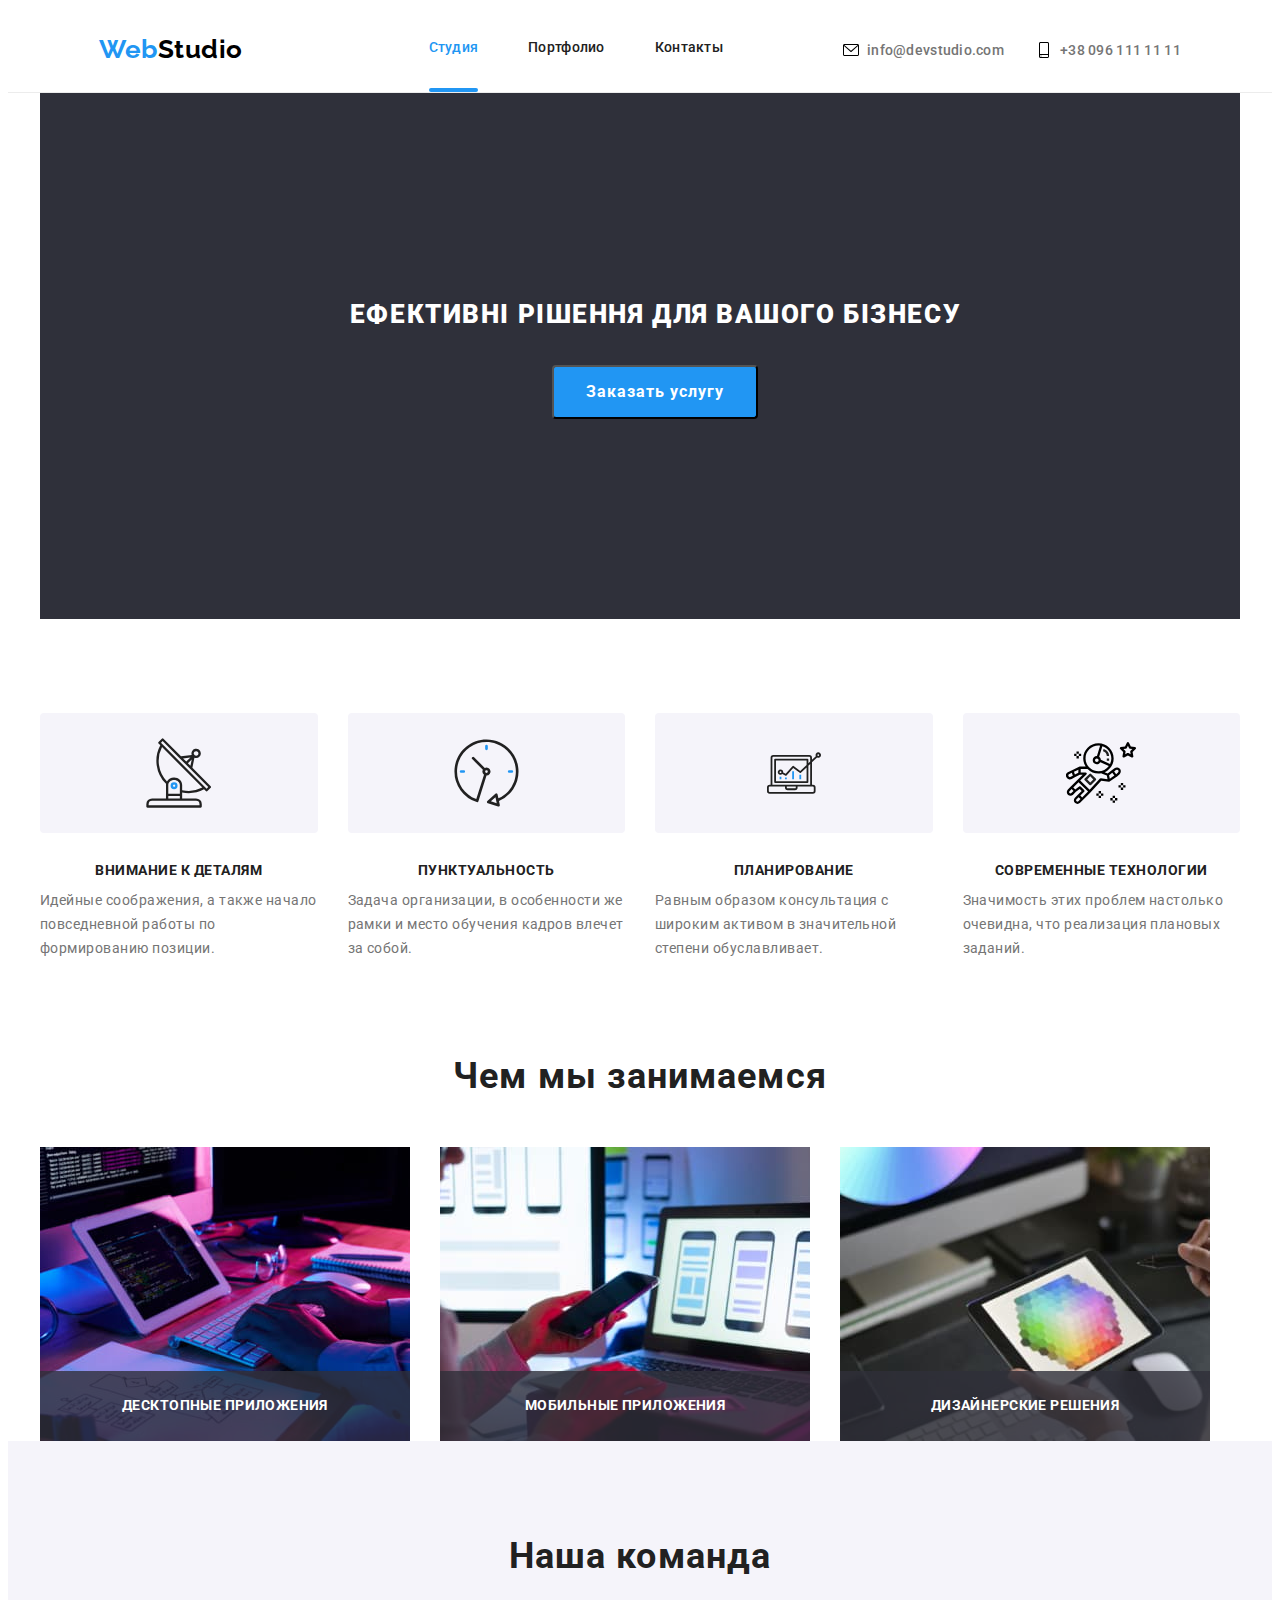
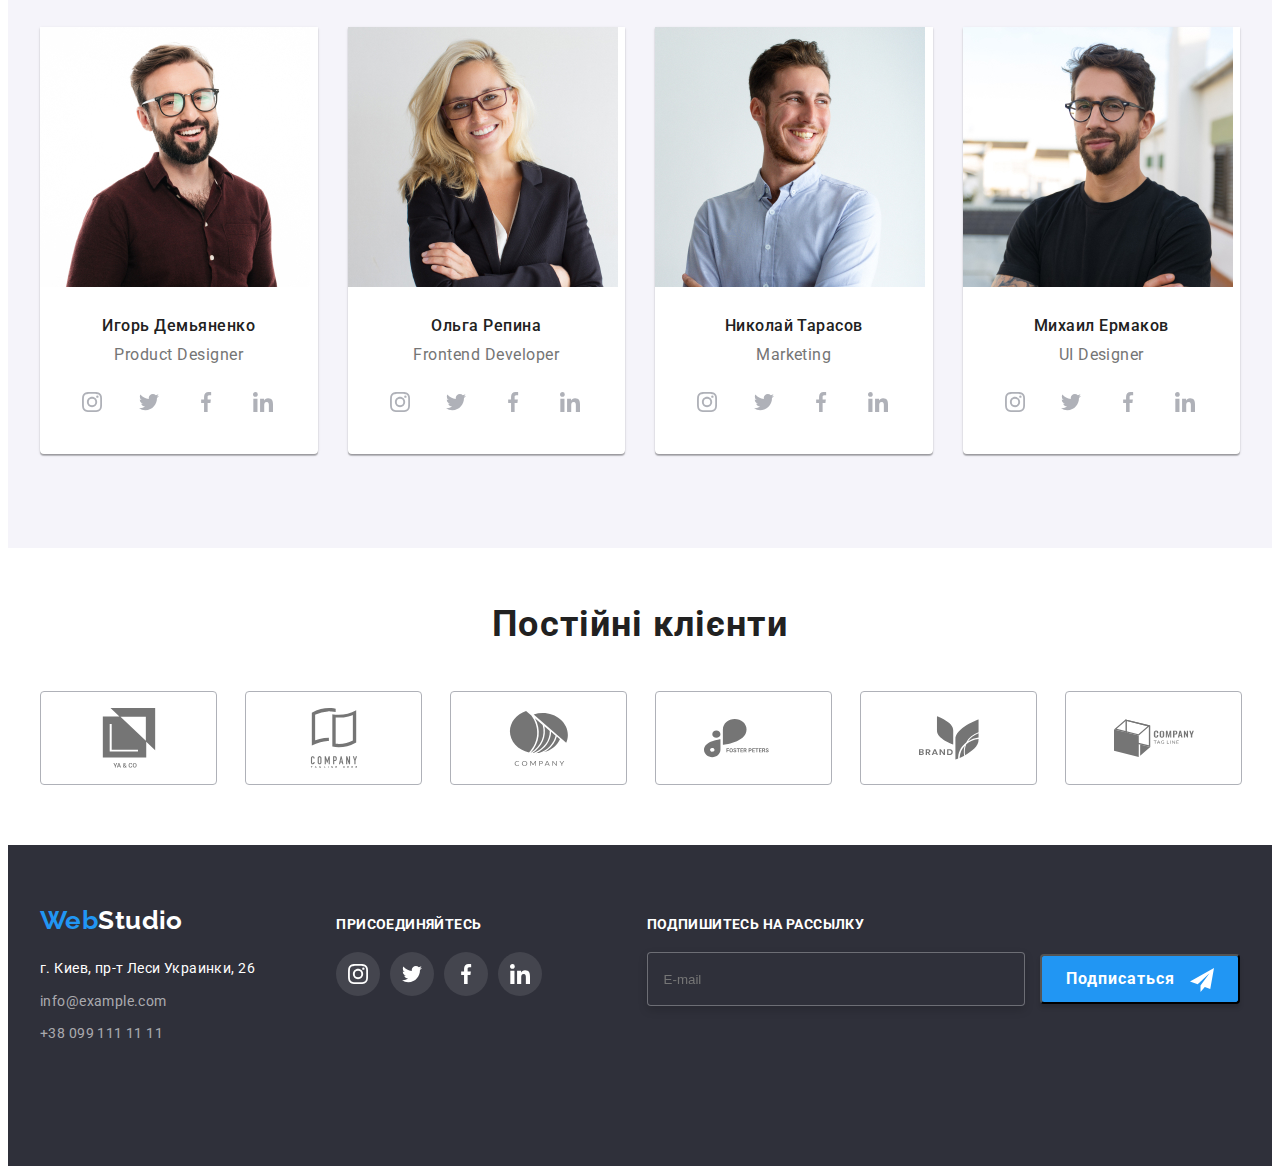
==== commit 4ee9b797: "fixwork8" ====
--- a/index.html
+++ b/index.html
@@ -84,9 +84,12 @@
         <main>
             <!--Section Hero-->
              <section class="hero__section overlay">
+                <div class="container">
                 <h1 class="hero__title">Ефективні рішення для  вашого бізнесу</h1>
                 <button type="button" class="hero__btn" data-modal-open width="30" height="30">Заказать услугу</button>
+                </div>
             </section> 
+
             
             <!--Co Abilities-->
             <section class="details__section">
--- a/css/main.min.css
+++ b/css/main.min.css
@@ -1 +1 @@
-:root{--accent-color: #2196f3;--text-color-black: #212121;--text-color-gray: #757575;--white-color: #ffffff;--absolute-black: #000000;--grid-row-gap: 30px;--grid-column-gap: 30px;--bg-gradient: linear-gradient(to right, rgba(47, 48, 58, 0.4), rgba(47, 48, 58, 0.4));--bg-color-button: #188CE8}body{font-family:Roboto,sans-serif;font-style:normal;color:var(--text-color-gray);letter-spacing:.03em}h1,h2,h3,h4,h5,h6,p,ul{margin-top:0;margin-bottom:0;padding-top:0;padding-bottom:0}.container{margin-right:auto;margin-left:auto;padding-right:15px;padding-left:15px}@media screen and (min-width: 480px){.container{width:480px}}@media screen and (min-width: 768px){.container{width:768px}}@media screen and (min-width: 1200px){.container{width:1200px}}img{display:block;max-width:100%;height:auto}ul,ol{margin:0;padding:0;list-style-type:none}a{text-decoration:none}.header{background-color:var(--white-color);border-bottom:#ececec 1px solid}.header__list{margin-left:auto;list-style:none;display:flex;transition:250ms;transition-timing-function:cubic-bezier(0.4, 0, 0.2, 1)}.header__item{margin-right:50px}.header__item:last-child{margin-right:0}.header__address{display:flex;font-weight:500;font-size:14px;line-height:1.14;letter-spacing:.02em;text-decoration:none;color:var(--text-color-gray);align-items:center;transition:250ms;transition-timing-function:cubic-bezier(0.4, 0, 0.2, 1)}.header__address:hover,.header__address:focus{color:var(--accent-color);transition:250ms;transition-timing-function:cubic-bezier(0.4, 0, 0.2, 1)}.logo{margin-right:93px;font-family:Raleway;font-weight:700;font-size:26px;line-height:1.2;text-decoration:none;color:var(--absolute-black)}.logo__accent{color:var(--accent-color)}.backdrop .backdrop{position:fixed;top:0;left:0;width:100%;height:100%;background:rgba(0,0,0,.2);transition:opacity .5s,visibility .5s}.backdrop.is-hidden{opacity:0;pointer-events:none;visibility:hidden}.confirmation{display:flex;align-items:center;justify-content:center;font-family:"Roboto";font-style:normal;font-weight:400;font-size:12px;line-height:1.71;letter-spacing:.03em;color:var(--text-color-gray)}@media screen and (min-width: 768px){.confirmation{font-weight:400;font-size:12px;line-height:14px;letter-spacing:.03em;color:var(--text-color-gray)}}@media screen and (min-width: 1200px){.confirmation{font-weight:400;font-size:14px;line-height:24px;letter-spacing:.03em;color:var(--text-color-gray)}}.confirmation-input__checkbox{position:absolute;top:0;left:0;pointer-events:none;appearance:none}.confirmation__icon{width:16px;height:15px;margin-right:7px;background-origin:border-box;border:2px solid #212121;border-radius:2px;transition:background-color 250ms cubic-bezier(0.4, 0, 0.2, 1),border-color 250ms cubic-bezier(0.4, 0, 0.2, 1);display:flex;align-items:baseline}.confirmation-input__checkbox:checked+.confirmation__icon{opacity:1;border:none;background-color:#2196f3}.confirmation__agreement{text-decoration-line:underline;color:var(--accent-color);display:flex;font-weight:400;font-size:12px;line-height:14px;letter-spacing:.03em}.section__clients{padding-top:60px;padding-bottom:60px}.section__title-clients{margin-bottom:30px;font-family:"Roboto";font-style:normal;font-weight:700;font-size:28px;line-height:33px;text-align:center;letter-spacing:.03em;color:#212121}@media screen and (min-width: 1200px){.section__title-clients{margin-bottom:50px;font-size:36px}}.client__item{margin:15px}@media screen and (max-width: 767px){.client__item{width:calc((100% - 60px)/2)}}@media screen and (min-width: 768px)and (max-width: 1199px){.client__item{width:calc((100% - 90px)/3)}}@media screen and (min-width: 1200px){.client__item{width:calc(100% - 30px)}}.client__list{display:flex;justify-content:center;margin:-15px}@media screen and (max-width: 1199px){.client__list{flex-wrap:wrap}}.clients{display:flex;justify-content:center;align-items:center;width:100%;height:92px;border:1px solid #afb1b8;border-radius:4px;color:inherit}.clients:hover,.clients:focus{border-color:var(--accent-color);color:var(--accent-color);transition:250ms;transition-timing-function:cubic-bezier(0.4, 0, 0.2, 1)}.client__logo{fill:currentColor;display:flex;justify-content:center;align-items:center;transition:250ms;transition-timing-function:cubic-bezier(0.4, 0, 0.2, 1)}.container__clients{margin-right:auto;margin-left:auto;padding-left:15px;padding-right:15px}@media screen and (min-width: 480px){.container__clients{width:480px}}@media screen and (min-width: 768px){.container__clients{width:768px}}@media screen and (min-width: 1200px){.container__clients{width:1200px}}.details__section{background-color:var(--white-color);padding-top:60px;padding-bottom:60px}@media screen and (min-width: 768px){.details__section{padding-top:60px;padding-bottom:60px}}@media screen and (min-width: 1200px){.details__section{padding-top:94px;padding-bottom:94px}}.details__item{width:100%}@media screen and (min-width: 768px){.details__item{width:calc((100% - 30px)/2)}}@media screen and (min-width: 1200px){.details__item{width:calc((100% - 90px)/4)}}.details__item:last-child{margin-right:0}.details__list{display:flex;flex-wrap:wrap;gap:30px;list-style:none;padding-left:0px}.details__title{width:100%;font-weight:700;font-size:14px;line-height:1.14;color:var(--text-color-black);margin-bottom:10px;text-transform:uppercase;text-align:center}@media screen and (min-width: 480px){.details__title{text-align:center}}.details__text{font-weight:400;font-size:14px;line-height:1.71;color:var(--text-color-gray)}.section__title{font-family:"Roboto";font-style:normal;font-weight:700;font-size:36px;line-height:42px;text-align:center;letter-spacing:.03em;color:var(--text-color-black);margin-bottom:50px}@media screen and (min-width: 480px){.section__title{text-align:center}}.visually-hidden{position:absolute;width:1px;height:1px;margin:-1px;border:0;padding:0;white-space:nowrap;clip-path:inset(100%);clip:rect(0 0 0 0);overflow:hidden}.footer{padding-top:60px;padding-bottom:60px;background-color:#2f303a;font-style:normal;font-weight:400;font-size:14px;line-height:1.71;letter-spacing:.03em;text-align:center}@media screen and (min-width: 1200px){.footer{text-align:left}}.footer__logo{display:inline-block;font-family:Raleway,serif;font-weight:700;font-size:26px;line-height:1.2;text-decoration:none;color:var(--white-color);margin-bottom:20px}.footer__icon-social:not(:last-child){margin-right:10px}.footer__team-social{display:flex;width:44px;height:44px;border:none;border-radius:50%;list-style:none;margin-left:0px;margin-right:0px;cursor:pointer;justify-content:center;align-items:center;fill:#fff;background:rgba(255,255,255,.1);transition:250ms;transition-timing-function:cubic-bezier(0.4, 0, 0.2, 1)}.footer__team-social:hover,.footer__team-social:focus{background-color:#2196f3;fill:#fff;transition:250ms;transition-timing-function:cubic-bezier(0.4, 0, 0.2, 1)}.container__footer-social{display:flex;align-items:baseline}@media screen and (max-width: 1199px){.footer__flex{display:flex;flex-wrap:wrap;justify-content:center;align-items:baseline;column-gap:165px}}@media screen and (min-width: 1200px){.footer__flex{display:flex;flex-wrap:nowrap;align-items:baseline;justify-content:space-between}}.footer--main{text-align:center;margin-bottom:60px}@media screen and (min-width: 1200px){.footer--main{text-align:left}}.join__list{display:flex;flex-direction:column;align-items:center;margin-bottom:60px}@media screen and (min-width: 768px){.join__list{margin-bottom:0}}@media screen and (min-width: 1200px){.join__list{margin-left:70px;align-items:flex-start}}.footer__team-social-items{display:flex;align-items:center;list-style:none;margin-left:0px;padding:0px;width:100%;height:100%;color:#fff;transition:250ms;transition-timing-function:cubic-bezier(0.4, 0, 0.2, 1)}.address__list{list-style:none;padding-left:0}.address__item{font-weight:400;font-size:14px;line-height:1.71;text-decoration:none;font-style:normal;color:var(--white-color);margin-bottom:9px}.address__item:last-child{margin-bottom:0px}.address__link{color:rgba(255,255,255,.6);text-decoration:none}.address__link:hover,.address__link:focus{color:var(--accent-color);transition:250ms;transition-timing-function:cubic-bezier(0.4, 0, 0.2, 1)}.join{width:145px;height:16px;font-family:"Roboto";font-style:normal;font-weight:700;font-size:14px;line-height:16px;letter-spacing:.03em;text-transform:uppercase;color:#fff;margin-bottom:20px}@media screen and (max-width: 1199px){.footer--form{text-align:center}}@media screen and (min-width: 1200px){.footer--form{align-items:flex-end;margin-left:93px}}.form-field{margin-bottom:20px}.footer__form-label{display:block;margin-bottom:20px;font-family:"Roboto";font-style:normal;font-weight:700;font-size:14px;line-height:16px;letter-spacing:.03em;text-transform:uppercase;color:#fff}.footer__form-input{width:100%;height:50px;padding-left:16px;color:#fff;border:1px solid rgba(255,255,255,.3);filter:drop-shadow(0px 4px 4px rgba(0, 0, 0, 0.15));border-radius:4px;background-color:#2f303a}@media screen and (min-width: 480px){.footer__form-input{width:450px}}@media screen and (min-width: 1200px){.footer__form-input{width:358px}}.footer__form-button{width:200px;height:50px;font-family:"Roboto";font-style:normal;font-weight:700;font-size:16px;line-height:1.88;letter-spacing:.06em;color:var(--white-color);background:var(--accent-color);box-shadow:0px 4px 4px rgba(0,0,0,.15);border-radius:4px}@media screen and (min-width: 1200px){.footer__form-button{margin-left:12px}}.footer__form-icon{fill:#fff;margin-left:10px;vertical-align:middle}.form__field{position:relative;left:0;top:0;margin-bottom:10px;font-family:"Roboto";font-style:normal;font-weight:400;font-size:12px;line-height:14px;letter-spacing:.01em;color:var(--text-color-gray)}.form__field-label{display:block;font-family:"Roboto";font-style:normal;font-weight:400;font-size:12px;line-height:14px;letter-spacing:.01em;color:#757575;margin-bottom:4px}.form__field-input{font-family:"Roboto";font-style:normal;font-weight:400;font-size:12px;line-height:14px;letter-spacing:.01em;color:#757575;width:100%;padding:11px 12px 11px 42px;border:1px solid rgba(33,33,33,.2);border-radius:4px;outline:none;transition:border-color 250ms cubic-bezier(0.4, 0, 0.2, 1)}.form__field-input:hover,.form__field-input:focus{color:#2196f3;border:1px solid #2196f3;border-radius:4px}.form__field-input:hover+.form__field-icon,.form__field-input:focus+.form__field-icon,.form__field-input:active+.form__field-icon{fill:#2196f3}.form__field-inner{position:relative}.form__field-icon{position:absolute;top:50%;left:12px;transform:translateY(-50%);fill:CurrentColor;transition:fill 250ms cubic-bezier(0.4, 0, 0.2, 1);color:#212121;padding-right:15px;width:30px;height:12px}.form__field-texarea{resize:none;padding:12px 16px;height:120px}.form-field__button{display:block;margin-left:auto;margin-right:auto;margin-top:30px;width:200px;height:50px;padding:10px 52px;font-family:"Roboto";font-style:normal;font-weight:700;font-size:16px;line-height:1.88;letter-spacing:.06em;color:#fff;cursor:pointer;background:#2196f3;box-shadow:0px 4px 4px rgba(0,0,0,.15);border-radius:4px;border:0;transition:box-shadow 250ms cubic-bezier(0.4, 0, 0.2, 1)}.form-field__button:focus,.form-field__button:active{box-shadow:0px 4px 4px rgba(0,0,0,.15)}.header{background-color:var(--white-color);border-bottom:#ececec 1px solid}.header__list{margin-left:auto;list-style:none;display:flex;transition:250ms;transition-timing-function:cubic-bezier(0.4, 0, 0.2, 1)}.header__item{margin-right:50px}.header__item:last-child{margin-right:0}.header__address{display:flex;font-weight:500;font-size:14px;line-height:1.14;letter-spacing:.02em;text-decoration:none;color:var(--text-color-gray);align-items:center;transition:250ms;transition-timing-function:cubic-bezier(0.4, 0, 0.2, 1)}.header__address:hover,.header__address:focus{color:var(--accent-color);transition:250ms;transition-timing-function:cubic-bezier(0.4, 0, 0.2, 1)}.hero__section{background-color:#2f303a;text-align:center;padding-top:118px}@media screen and (min-width: 480px){.hero__section{width:480px}}@media screen and (min-width: 768px){.hero__section{width:768px}}@media screen and (min-width: 1200px){.hero__section{width:1200px}}.hero__title{font-family:"Roboto";font-style:normal;font-weight:900;font-size:26px;line-height:42px;text-align:center;letter-spacing:.06em;text-transform:uppercase;color:#fff}@media screen and (max-width: 1199px){.hero__title{font-size:26px;line-height:1.61;margin-bottom:30px}}.hero__btn{font-family:Roboto,sans-serif;font-weight:700;font-size:16px;line-height:1.87;letter-spacing:.06em;background-color:var(--accent-color);color:var(--white-color);border-radius:4px;padding-top:10px;padding-bottom:10px;padding-left:32px;padding-right:32px;cursor:pointer}.hero__btn:hover,.hero__btnn:focus{background-color:var(--bg-color-button);color:var(--white-color);cursor:pointer;box-shadow:0px 4px 4px rgba(0,0,0,.15);border-radius:4px;transition:250ms;transition-timing-function:cubic-bezier(0.4, 0, 0.2, 1)}.icon-mail{margin-right:10px;fill:currentColor}.icon-mail:hover,.icon-mail:focus{color:var(--accent-color);transition:250ms;transition-timing-function:cubic-bezier(0.4, 0, 0.2, 1)}.icon-telefon{margin-right:10px;fill:currentColor}.icon-telefon:hover,.icon-telefon:focus{color:var(--accent-color);transition:250ms;transition-timing-function:cubic-bezier(0.4, 0, 0.2, 1)}.details__icon-sputnik{height:120px;display:flex;align-items:center;justify-content:center;background-color:#f5f4fa;margin-bottom:30px;border-radius:4px}.details__icon-watch{height:120px;display:flex;align-items:center;justify-content:center;background-color:#f5f4fa;margin-bottom:30px;border-radius:4px}.details__icon-clock{height:120px;display:flex;align-items:center;justify-content:center;background-color:#f5f4fa;margin-bottom:30px;border-radius:4px}.details__icon-nout{height:120px;display:flex;align-items:center;justify-content:center;background-color:#f5f4fa;margin-bottom:30px;border-radius:4px}.details__icon-astronaut{height:120px;display:flex;align-items:center;justify-content:center;background-color:#f5f4fa;margin-bottom:30px;border-radius:4px}.logo{margin-right:93px;font-family:Raleway;font-weight:700;font-size:26px;line-height:1.2;text-decoration:none;color:var(--absolute-black)}.logo__accent{color:var(--accent-color)}.modal{position:absolute;top:50%;left:50%;transform:translate(-50%, -50%);overflow-y:scroll;background:#fff;box-shadow:0px 1px 3px rgba(0,0,0,.12),0px 1px 1px rgba(0,0,0,.14),0px 2px 1px rgba(0,0,0,.2);border-radius:4px}@media screen and (min-width: 480px)and (max-width: 1199px){.modal{width:450px}}@media screen and (min-width: 1200px){.modal{min-width:528px;min-height:581px}}.modal__close{padding:40px}.modal__close-button{position:absolute;top:8px;right:8px;width:30px;height:30px;background:#fff;border:1px solid rgba(0,0,0,.1);border-radius:50%;cursor:pointer}.modal__close-button:hover .modal__close-icon,.modal__close-button:focus .modal__close-icon{fill:#2196f3}.modal__close-icon{fill:#000;transition:fill 250ms cubic-bezier(0.4, 0, 0.2, 1)}.modal__title{margin-bottom:12px;font-family:"Roboto";font-style:normal;font-weight:700;font-size:20px;line-height:30px;text-align:center;letter-spacing:.03em;color:var(--text-color-black)}@media screen and (min-width: 1200px){.modal__title{font-family:"Roboto";font-style:normal;font-weight:700;font-size:20px;line-height:23px;text-align:center;letter-spacing:.03em}}.navigation{display:flex;align-items:center;justify-content:center;min-height:60px}@media screen and (max-width: 768px){.navigation{justify-content:space-between}}.mobile-button{display:inline-flex;background-color:rgba(0,0,0,0);margin:0;padding:0;border:none;cursor:pointer;z-index:990}@media screen and (min-width: 768px){.mobile-button{display:none}}.mobile-button__icon-close{width:40px;height:40px}.mobile-button:hover .mobile-button__icon-open{fill:#2196f3}.mobile-button:focus .mobile-button__icon-open{fill:#2196f3}.mobile-button:hover .mobile-button__icon-close{fill:#2196f3}.mobile-button__icon-close{display:none}.mobile-button.is-open .mobile-button__icon-close{display:block}.mobile-button.is-open .mobile-button__icon-open{display:none}.close-burger{position:fixed;top:20px;right:25px}.menu-container{background-color:#fff;padding:48px 40px;text-align:center}@media screen and (max-width: 767px){.menu-container{display:none;position:fixed;top:0;left:0;width:100vw;height:100vh;z-index:900}.menu-container.is-open{display:flex;flex-direction:column;justify-content:space-between}}@media screen and (min-width: 768px){.menu-container{display:flex;justify-content:center;align-items:center;padding:0}}@media screen and (min-width: 1200px){.menu-container{gap:30px}}.site-navigation{display:flex;flex-direction:column;align-items:flex-start}@media screen and (max-width: 768px){.site-navigation{margin-left:0}}@media screen and (min-width: 768px){.site-navigation{flex-direction:row;gap:50px;margin-left:0;margin-bottom:0}}@media screen and (min-width: 1200px){.site-navigation{margin-left:93px}}.site-navigation__link{display:block;padding-top:16px;padding-bottom:16px;font-style:normal;font-weight:500;font-size:40px;line-height:1.14;letter-spacing:.02em;color:#212121;transition:250ms;transition-timing-function:cubic-bezier(0.4, 0, 0.2, 1)}.site-navigation__link:hover,.site-navigation__link:focus{color:#2196f3;transition:250ms;transition-timing-function:cubic-bezier(0.4, 0, 0.2, 1)}@media screen and (min-width: 768px){.site-navigation__link{padding-top:32px;padding-bottom:32px;font-size:14px;line-height:1.14}}.current-session::after{content:"";display:block;width:100%;height:4px;background:#2196f3;border-radius:2px}@media screen and (max-width: 768px){.current-session::after{display:none}}.current-session--link{color:#2196f3}.auth-navigation{display:flex;flex-direction:column-reverse}@media screen and (max-width: 768px){.auth-navigation{margin-bottom:64px}}@media screen and (min-width: 768px){.auth-navigation{flex-direction:column;justify-content:center;margin-bottom:0;margin-left:90px}}@media screen and (min-width: 1200px){.auth-navigation{display:flex;flex-direction:row;align-items:center}}@media screen and (min-width: 768px)and (max-width: 1199px){.auth-navigation__item{margin-left:0}}@media screen and (min-width: 1200px){.auth-navigation__item:first-child{margin-right:32px}}.auth-navigation__link{display:flex;padding-top:16px;padding-bottom:16px;color:var(--secondary-color);font-style:normal;font-weight:500;font-size:14px;line-height:1.15;letter-spacing:.02em;transition:250ms;transition-timing-function:cubic-bezier(0.4, 0, 0.2, 1)}@media screen and (max-width: 768px){.auth-navigation__link{font-size:34px;line-height:1.17}}@media screen and (min-width: 768px)and (max-width: 1200px){.auth-navigation__link{padding:5px 0px;font-size:12px;line-height:1.14;padding-bottom:10px}}@media screen and (min-width: 1200px){.auth-navigation__link{padding-top:32px;padding-bottom:32px}}.auth-navigation__link:hover,.auth-navigation__link:focus{color:#2196f3;transition:250ms;transition-timing-function:cubic-bezier(0.4, 0, 0.2, 1)}.auth-navigation__link:hover .contact-icon,.auth-navigation__link:focus .contact-icon{fill:#2196f3;transition:250ms;transition-timing-function:cubic-bezier(0.4, 0, 0.2, 1)}.contact-icon{display:flex;fill:var(--secondary-color);margin-right:10px;display:none}.contact-icon:hover{fill:var(--secondary-color)}@media screen and (min-width: 768px){.contact-icon{display:block}}@media screen and (min-width: 768px){.contact-icon{margin-right:8px}}.mobile-list{display:flex}@media screen and (min-width: 768px){.mobile-list{display:none}}.mobile-list__item{border-right:1px solid rgba(33,33,33,.2);margin-right:10px}.mobile-list__link{padding-right:10px;text-decoration:none;color:#2196f3;font-size:18px}.overlay{max-width:1600px;background-image:var(--bg-gradient),url(../images/hero-bg-mobile.jpg);background-position:center;background-size:cover;background-repeat:no-repeat;background-color:#2f303a;margin-left:auto;margin-right:auto;padding-top:118px;padding-bottom:118px}@media(min-device-pixel-ratio: 2),(min-resolution: 192dpi),(min-resolution: 2dppx){.overlay{background-image:var(--bg-gradient),url(../images/hero-bg-2x-mob.jpg)}}@media screen and (min-device-pixel-ratio: 2)and (min-width: 768px),screen and (min-resolution: 192dpi)and (min-width: 768px),screen and (min-resolution: 2dppx)and (min-width: 768px){.overlay{background-image:var(--bg-gradient),url(../images/hero-bg-tablet.jpg)}}@media screen and (min-device-pixel-ratio: 2)and (min-width: 768px)and (min-device-pixel-ratio: 2),screen and (min-device-pixel-ratio: 2)and (min-width: 768px)and (min-resolution: 192dpi),screen and (min-device-pixel-ratio: 2)and (min-width: 768px)and (min-resolution: 2dppx),screen and (min-resolution: 192dpi)and (min-width: 768px)and (min-device-pixel-ratio: 2),screen and (min-resolution: 192dpi)and (min-width: 768px)and (min-resolution: 192dpi),screen and (min-resolution: 192dpi)and (min-width: 768px)and (min-resolution: 2dppx),screen and (min-resolution: 2dppx)and (min-width: 768px)and (min-device-pixel-ratio: 2),screen and (min-resolution: 2dppx)and (min-width: 768px)and (min-resolution: 192dpi),screen and (min-resolution: 2dppx)and (min-width: 768px)and (min-resolution: 2dppx){.overlay{background-image:var(--bg-gradient),url(../images/hero-bg-2x-tablet.jpg)}}@media screen and (min-device-pixel-ratio: 2)and (min-width: 1200px),screen and (min-resolution: 192dpi)and (min-width: 1200px),screen and (min-resolution: 2dppx)and (min-width: 1200px){.overlay{max-width:1600px;height:600px;margin-left:auto;margin-right:auto;background-image:linear-gradient(to right, rgba(47, 48, 58, 0.4), rgba(47, 48, 58, 0.4)),url(../images/people-working.jpg);background-position:center;background-repeat:no-repeat;background-size:cover}}.portfolio-main{background-color:var(--white-color)}.portfolio-section{padding-top:94px;padding-bottom:94px}.btn-list{display:flex;margin-bottom:40px;flex-wrap:wrap;gap:8px}@media screen and (min-width: 768px){.btn-list{justify-content:center}}@media screen and (min-width: 1200px){.btn-list{margin-bottom:60px}}.portfolio-button{font-family:Roboto,sans-serif;font-weight:500;font-size:16px;line-height:1.62;background-color:#f5f4fa;color:var(--text-color-black);border-radius:4px;border:1px solid #f5f4fa}.portfolio-button:hover,.portfolio-button:focus{background-color:#2196f3;color:#fff;cursor:pointer;box-shadow:0px 3px 1px rgba(0,0,0,.1),0px 1px 2px rgba(0,0,0,.08),0px 2px 2px rgba(0,0,0,.12);border-radius:4px;transition:250ms;transition-timing-function:cubic-bezier(0.4, 0, 0.2, 1)}.portfolio__list{display:flex;flex-wrap:wrap;gap:30px}@media screen and (min-width: 1200px){.portfolio__list{justify-content:center}}.portfolio__item{width:450px;background:#fff;border:1px solid #eee}@media screen and (min-width: 768px){.portfolio__item{width:354px}}@media screen and (min-width: 1200px){.portfolio__item{width:370px}}.portfolio__item:focus,.portfolio__item:hover{transition:250ms;transition-timing-function:cubic-bezier(0.4, 0, 0.2, 1);box-shadow:0px 1px 1px rgba(0,0,0,.12),0px 4px 4px rgba(0,0,0,.06),1px 4px 6px rgba(0,0,0,.16)}.portfolio__item:nth-child(3n){margin-right:0px}.portfolio__item:nth-last-child(-n+3){margin-bottom:0px}.portfolio__link{text-decoration:none}.portfolio-title{font-weight:700;font-size:18px;line-height:2;letter-spacing:.06em;color:var(--text-color-black);padding-bottom:4px}.portfolio__text{font-weight:400;font-size:16px;line-height:1.87;color:#757575;margin-top:4px;list-style:none}.portfolio-container{padding-top:20px;padding-left:24px;padding-bottom:20px;padding-right:24px;border-bottom:1px solid #eee;border-left:1px solid #eee;border-right:1px solid #eee}.portfolio-thumb{position:relative;overflow:hidden}.portfolio-overlay{position:absolute;top:0;right:0;width:100%;height:100%;padding:64px 24px;background-color:rgba(33,150,243,.9);transform:translateY(100%);transition:transform 250ms;transition-timing-function:cubic-bezier(0.4, 0, 0.2, 1)}.portfolio__item:hover .portfolio-overlay,.portfolio__item:focus .portfolio-overlay{transform:translateY(0)}.portfolio-overlay-description{font-family:"Roboto";font-style:normal;font-weight:400;font-size:18px;line-height:1.56;letter-spacing:.03em;color:#fff}.portfolio-list__description{padding-left:24px;padding-bottom:20px;padding-top:20px}.portfolio-list__title{font-family:"Roboto";font-style:normal;font-weight:700;font-size:18px;line-height:36px;letter-spacing:.06em;color:#212121}.team__section{background-color:#f5f4fa;padding-top:94px;padding-bottom:94px;text-align:center}.team__list{display:flex;flex-wrap:wrap;gap:30px;list-style:none;padding-left:0px}.team__item{width:auto;margin-left:0;background-color:var(--white-color);box-shadow:0px 1px 3px rgba(0,0,0,.12),0px 1px 1px rgba(0,0,0,.14),0px 2px 1px rgba(0,0,0,.2);border-radius:0px 0px 4px 4px}@media screen and (min-width: 768px){.team__item{width:calc((100% - 30px)/2)}}@media screen and (min-width: 1200px){.team__item{width:calc((100% - 90px)/4)}}.team__title{font-weight:500;font-size:16px;line-height:1.18;color:var(--text-color-black);margin-bottom:10px}.team__text{font-weight:400;font-size:16px;line-height:1.18;color:var(--text-color-gray);margin-bottom:16px}.team__container{padding:30px}.team__social-items{display:flex}.team__social-item:not(:last-child){margin-right:10px}.team__social-item{list-style:none;display:flex;margin-left:0px;padding:0px;width:100%;height:100%}.team__social-link{display:flex;width:44px;height:44px;border:none;border-radius:50%;list-style:none;margin-left:0px;margin-right:0px;cursor:pointer;justify-content:center;align-items:center;fill:#afb1b8;transition:250ms;transition-timing-function:cubic-bezier(0.4, 0, 0.2, 1)}.team__social-link:hover,.team__social-link:focus{background-color:#2196f3;fill:#fff;transition:250ms;transition-timing-function:cubic-bezier(0.4, 0, 0.2, 1)}.work__section{display:flex;justify-content:space-between;padding-top:0}@media screen and (max-width: 1200px){.work__section{display:none}}.work__list{list-style:none;display:flex;padding-left:0}.work__item{position:relative;margin-right:30px}.work__text{position:absolute;left:0;bottom:0;display:flex;justify-content:center;align-items:center;width:370px;height:70px;font-family:"Roboto";font-style:normal;font-weight:700;font-size:14px;line-height:1.14;text-align:center;letter-spacing:.03em;text-transform:uppercase;color:#fff;background:rgba(47,48,58,.8)}/*# sourceMappingURL=main.min.css.map */+:root{--accent-color: #2196f3;--text-color-black: #212121;--text-color-gray: #757575;--white-color: #ffffff;--absolute-black: #000000;--grid-row-gap: 30px;--grid-column-gap: 30px;--bg-gradient: linear-gradient(to right, rgba(47, 48, 58, 0.4), rgba(47, 48, 58, 0.4));--bg-color-button: #188CE8}body{font-family:Roboto,sans-serif;font-style:normal;color:var(--text-color-gray);letter-spacing:.03em}h1,h2,h3,h4,h5,h6,p,ul{margin-top:0;margin-bottom:0;padding-top:0;padding-bottom:0}.container{margin-right:auto;margin-left:auto;padding-right:15px;padding-left:15px}@media screen and (min-width: 480px){.container{width:480px}}@media screen and (min-width: 768px){.container{width:768px}}@media screen and (min-width: 1200px){.container{width:1200px}}img{display:block;max-width:100%;height:auto}ul,ol{margin:0;padding:0;list-style-type:none}a{text-decoration:none}.header{background-color:var(--white-color);border-bottom:#ececec 1px solid}.header__list{margin-left:auto;list-style:none;display:flex;transition:250ms;transition-timing-function:cubic-bezier(0.4, 0, 0.2, 1)}.header__item{margin-right:50px}.header__item:last-child{margin-right:0}.header__address{display:flex;font-weight:500;font-size:14px;line-height:1.14;letter-spacing:.02em;text-decoration:none;color:var(--text-color-gray);align-items:center;transition:250ms;transition-timing-function:cubic-bezier(0.4, 0, 0.2, 1)}.header__address:hover,.header__address:focus{color:var(--accent-color);transition:250ms;transition-timing-function:cubic-bezier(0.4, 0, 0.2, 1)}.logo{margin-right:93px;font-family:Raleway;font-weight:700;font-size:26px;line-height:1.2;text-decoration:none;color:var(--absolute-black)}.logo__accent{color:var(--accent-color)}.backdrop .backdrop{position:fixed;top:0;left:0;width:100%;height:100%;background:rgba(0,0,0,.2);transition:opacity .5s,visibility .5s}.backdrop.is-hidden{opacity:0;pointer-events:none;visibility:hidden}.confirmation{display:flex;align-items:center;justify-content:center;font-family:"Roboto";font-style:normal;font-weight:400;font-size:12px;line-height:1.71;letter-spacing:.03em;color:var(--text-color-gray)}@media screen and (min-width: 768px){.confirmation{font-weight:400;font-size:12px;line-height:14px;letter-spacing:.03em;color:var(--text-color-gray)}}@media screen and (min-width: 1200px){.confirmation{font-weight:400;font-size:14px;line-height:24px;letter-spacing:.03em;color:var(--text-color-gray)}}.confirmation-input__checkbox{position:absolute;top:0;left:0;pointer-events:none;appearance:none}.confirmation__icon{width:16px;height:15px;margin-right:7px;background-origin:border-box;border:2px solid #212121;border-radius:2px;transition:background-color 250ms cubic-bezier(0.4, 0, 0.2, 1),border-color 250ms cubic-bezier(0.4, 0, 0.2, 1);display:flex;align-items:baseline}.confirmation-input__checkbox:checked+.confirmation__icon{opacity:1;border:none;background-color:#2196f3}.confirmation__agreement{text-decoration-line:underline;color:var(--accent-color);display:flex;font-weight:400;font-size:12px;line-height:14px;letter-spacing:.03em}.section__clients{padding-top:60px;padding-bottom:60px}.section__title-clients{margin-bottom:30px;font-family:"Roboto";font-style:normal;font-weight:700;font-size:28px;line-height:33px;text-align:center;letter-spacing:.03em;color:#212121}@media screen and (min-width: 1200px){.section__title-clients{margin-bottom:50px;font-size:36px}}.client__item{margin:15px}@media screen and (max-width: 767px){.client__item{width:calc((100% - 60px)/2)}}@media screen and (min-width: 768px)and (max-width: 1199px){.client__item{width:calc((100% - 90px)/3)}}@media screen and (min-width: 1200px){.client__item{width:calc(100% - 30px)}}.client__list{display:flex;justify-content:center;margin:-15px}@media screen and (max-width: 1199px){.client__list{flex-wrap:wrap}}.clients{display:flex;justify-content:center;align-items:center;width:100%;height:92px;border:1px solid #afb1b8;border-radius:4px;color:inherit}.clients:hover,.clients:focus{border-color:var(--accent-color);color:var(--accent-color);transition:250ms;transition-timing-function:cubic-bezier(0.4, 0, 0.2, 1)}.client__logo{fill:currentColor;display:flex;justify-content:center;align-items:center;transition:250ms;transition-timing-function:cubic-bezier(0.4, 0, 0.2, 1)}.container__clients{margin-right:auto;margin-left:auto;padding-left:15px;padding-right:15px}@media screen and (min-width: 480px){.container__clients{width:480px}}@media screen and (min-width: 768px){.container__clients{width:768px}}@media screen and (min-width: 1200px){.container__clients{width:1200px}}.details__section{background-color:var(--white-color);padding-top:60px;padding-bottom:60px}@media screen and (min-width: 768px){.details__section{padding-top:60px;padding-bottom:60px}}@media screen and (min-width: 1200px){.details__section{padding-top:94px;padding-bottom:94px}}.details__item{width:100%}@media screen and (min-width: 768px){.details__item{width:calc((100% - 30px)/2)}}@media screen and (min-width: 1200px){.details__item{width:calc((100% - 90px)/4)}}.details__item:last-child{margin-right:0}.details__list{display:flex;flex-wrap:wrap;gap:30px;list-style:none;padding-left:0px}.details__title{width:100%;font-weight:700;font-size:14px;line-height:1.14;color:var(--text-color-black);margin-bottom:10px;text-transform:uppercase;text-align:center}@media screen and (min-width: 480px){.details__title{text-align:center}}.details__text{font-weight:400;font-size:14px;line-height:1.71;color:var(--text-color-gray)}.section__title{font-family:"Roboto";font-style:normal;font-weight:700;font-size:36px;line-height:42px;text-align:center;letter-spacing:.03em;color:var(--text-color-black);margin-bottom:50px}@media screen and (min-width: 480px){.section__title{text-align:center}}.visually-hidden{position:absolute;width:1px;height:1px;margin:-1px;border:0;padding:0;white-space:nowrap;clip-path:inset(100%);clip:rect(0 0 0 0);overflow:hidden}.footer{padding-top:60px;padding-bottom:60px;background-color:#2f303a;font-style:normal;font-weight:400;font-size:14px;line-height:1.71;letter-spacing:.03em;text-align:center}@media screen and (min-width: 1200px){.footer{text-align:left}}.footer__logo{display:inline-block;font-family:Raleway,serif;font-weight:700;font-size:26px;line-height:1.2;text-decoration:none;color:var(--white-color);margin-bottom:20px}.footer__icon-social:not(:last-child){margin-right:10px}.footer__team-social{display:flex;width:44px;height:44px;border:none;border-radius:50%;list-style:none;margin-left:0px;margin-right:0px;cursor:pointer;justify-content:center;align-items:center;fill:#fff;background:rgba(255,255,255,.1);transition:250ms;transition-timing-function:cubic-bezier(0.4, 0, 0.2, 1)}.footer__team-social:hover,.footer__team-social:focus{background-color:#2196f3;fill:#fff;transition:250ms;transition-timing-function:cubic-bezier(0.4, 0, 0.2, 1)}.container__footer-social{display:flex;align-items:baseline}@media screen and (max-width: 1199px){.footer__flex{display:flex;flex-wrap:wrap;justify-content:center;align-items:baseline;column-gap:165px}}@media screen and (min-width: 1200px){.footer__flex{display:flex;flex-wrap:nowrap;align-items:baseline;justify-content:space-between}}.footer--main{text-align:center;margin-bottom:60px}@media screen and (min-width: 1200px){.footer--main{text-align:left}}.join__list{display:flex;flex-direction:column;align-items:center;margin-bottom:60px}@media screen and (min-width: 768px){.join__list{margin-bottom:0}}@media screen and (min-width: 1200px){.join__list{margin-left:70px;align-items:flex-start}}.footer__team-social-items{display:flex;align-items:center;list-style:none;margin-left:0px;padding:0px;width:100%;height:100%;color:#fff;transition:250ms;transition-timing-function:cubic-bezier(0.4, 0, 0.2, 1)}.address__list{list-style:none;padding-left:0}.address__item{font-weight:400;font-size:14px;line-height:1.71;text-decoration:none;font-style:normal;color:var(--white-color);margin-bottom:9px}.address__item:last-child{margin-bottom:0px}.address__link{color:rgba(255,255,255,.6);text-decoration:none}.address__link:hover,.address__link:focus{color:var(--accent-color);transition:250ms;transition-timing-function:cubic-bezier(0.4, 0, 0.2, 1)}.join{width:145px;height:16px;font-family:"Roboto";font-style:normal;font-weight:700;font-size:14px;line-height:16px;letter-spacing:.03em;text-transform:uppercase;color:#fff;margin-bottom:20px}@media screen and (max-width: 1199px){.footer--form{text-align:center}}@media screen and (min-width: 1200px){.footer--form{align-items:flex-end;margin-left:93px}}.form-field{margin-bottom:20px}.footer__form-label{display:block;margin-bottom:20px;font-family:"Roboto";font-style:normal;font-weight:700;font-size:14px;line-height:16px;letter-spacing:.03em;text-transform:uppercase;color:#fff}.footer__form-input{width:100%;height:50px;padding-left:16px;color:#fff;border:1px solid rgba(255,255,255,.3);filter:drop-shadow(0px 4px 4px rgba(0, 0, 0, 0.15));border-radius:4px;background-color:#2f303a}@media screen and (min-width: 480px){.footer__form-input{width:450px}}@media screen and (min-width: 1200px){.footer__form-input{width:358px}}.footer__form-button{width:200px;height:50px;font-family:"Roboto";font-style:normal;font-weight:700;font-size:16px;line-height:1.88;letter-spacing:.06em;color:var(--white-color);background:var(--accent-color);box-shadow:0px 4px 4px rgba(0,0,0,.15);border-radius:4px}@media screen and (min-width: 1200px){.footer__form-button{margin-left:12px}}.footer__form-icon{fill:#fff;margin-left:10px;vertical-align:middle}.form__field{position:relative;left:0;top:0;margin-bottom:10px;font-family:"Roboto";font-style:normal;font-weight:400;font-size:12px;line-height:14px;letter-spacing:.01em;color:var(--text-color-gray)}.form__field-label{display:block;font-family:"Roboto";font-style:normal;font-weight:400;font-size:12px;line-height:14px;letter-spacing:.01em;color:#757575;margin-bottom:4px}.form__field-input{font-family:"Roboto";font-style:normal;font-weight:400;font-size:12px;line-height:14px;letter-spacing:.01em;color:#757575;width:100%;padding:11px 12px 11px 42px;border:1px solid rgba(33,33,33,.2);border-radius:4px;outline:none;transition:border-color 250ms cubic-bezier(0.4, 0, 0.2, 1)}.form__field-input:hover,.form__field-input:focus{color:#2196f3;border:1px solid #2196f3;border-radius:4px}.form__field-input:hover+.form__field-icon,.form__field-input:focus+.form__field-icon,.form__field-input:active+.form__field-icon{fill:#2196f3}.form__field-inner{position:relative}.form__field-icon{position:absolute;top:50%;left:12px;transform:translateY(-50%);fill:CurrentColor;transition:fill 250ms cubic-bezier(0.4, 0, 0.2, 1);color:#212121;padding-right:15px;width:30px;height:12px}.form__field-texarea{resize:none;padding:12px 16px;height:120px}.form-field__button{display:block;margin-left:auto;margin-right:auto;margin-top:30px;width:200px;height:50px;padding:10px 52px;font-family:"Roboto";font-style:normal;font-weight:700;font-size:16px;line-height:1.88;letter-spacing:.06em;color:#fff;cursor:pointer;background:#2196f3;box-shadow:0px 4px 4px rgba(0,0,0,.15);border-radius:4px;border:0;transition:box-shadow 250ms cubic-bezier(0.4, 0, 0.2, 1)}.form-field__button:focus,.form-field__button:active{box-shadow:0px 4px 4px rgba(0,0,0,.15)}.header{background-color:var(--white-color);border-bottom:#ececec 1px solid}.header__list{margin-left:auto;list-style:none;display:flex;transition:250ms;transition-timing-function:cubic-bezier(0.4, 0, 0.2, 1)}.header__item{margin-right:50px}.header__item:last-child{margin-right:0}.header__address{display:flex;font-weight:500;font-size:14px;line-height:1.14;letter-spacing:.02em;text-decoration:none;color:var(--text-color-gray);align-items:center;transition:250ms;transition-timing-function:cubic-bezier(0.4, 0, 0.2, 1)}.header__address:hover,.header__address:focus{color:var(--accent-color);transition:250ms;transition-timing-function:cubic-bezier(0.4, 0, 0.2, 1)}.hero__section{background-color:#2f303a;text-align:center;padding-top:118px}@media screen and (min-width: 480px){.hero__section{width:480px}}@media screen and (min-width: 768px){.hero__section{width:768px}}@media screen and (min-width: 1200px){.hero__section{width:1200px}}.hero__title{font-family:"Roboto";font-style:normal;font-weight:900;font-size:26px;line-height:42px;text-align:center;letter-spacing:.06em;text-transform:uppercase;color:#fff;margin-left:auto;margin-right:auto;margin-bottom:30px}@media screen and (max-width: 1199px){.hero__title{font-size:26px;line-height:1.61;margin-bottom:30px}}@media screen and (min-width: 1200px){.hero__title{width:700px}}.hero__btn{font-family:Roboto,sans-serif;font-weight:700;font-size:16px;line-height:1.87;letter-spacing:.06em;background-color:var(--accent-color);color:var(--white-color);border-radius:4px;padding-top:10px;padding-bottom:10px;padding-left:32px;padding-right:32px;cursor:pointer}.hero__btn:hover,.hero__btnn:focus{background-color:var(--bg-color-button);color:var(--white-color);cursor:pointer;box-shadow:0px 4px 4px rgba(0,0,0,.15);border-radius:4px;transition:250ms;transition-timing-function:cubic-bezier(0.4, 0, 0.2, 1)}.icon-mail{margin-right:10px;fill:currentColor}.icon-mail:hover,.icon-mail:focus{color:var(--accent-color);transition:250ms;transition-timing-function:cubic-bezier(0.4, 0, 0.2, 1)}.icon-telefon{margin-right:10px;fill:currentColor}.icon-telefon:hover,.icon-telefon:focus{color:var(--accent-color);transition:250ms;transition-timing-function:cubic-bezier(0.4, 0, 0.2, 1)}.details__icon-sputnik{height:120px;display:flex;align-items:center;justify-content:center;background-color:#f5f4fa;margin-bottom:30px;border-radius:4px}.details__icon-watch{height:120px;display:flex;align-items:center;justify-content:center;background-color:#f5f4fa;margin-bottom:30px;border-radius:4px}.details__icon-clock{height:120px;display:flex;align-items:center;justify-content:center;background-color:#f5f4fa;margin-bottom:30px;border-radius:4px}.details__icon-nout{height:120px;display:flex;align-items:center;justify-content:center;background-color:#f5f4fa;margin-bottom:30px;border-radius:4px}.details__icon-astronaut{height:120px;display:flex;align-items:center;justify-content:center;background-color:#f5f4fa;margin-bottom:30px;border-radius:4px}.logo{margin-right:93px;font-family:Raleway;font-weight:700;font-size:26px;line-height:1.2;text-decoration:none;color:var(--absolute-black)}.logo__accent{color:var(--accent-color)}.modal{position:absolute;top:50%;left:50%;transform:translate(-50%, -50%);overflow-y:scroll;background:#fff;box-shadow:0px 1px 3px rgba(0,0,0,.12),0px 1px 1px rgba(0,0,0,.14),0px 2px 1px rgba(0,0,0,.2);border-radius:4px}@media screen and (min-width: 480px)and (max-width: 1199px){.modal{width:450px}}@media screen and (min-width: 1200px){.modal{min-width:528px;min-height:581px}}.modal__close{padding:40px}.modal__close-button{position:absolute;top:8px;right:8px;width:30px;height:30px;background:#fff;border:1px solid rgba(0,0,0,.1);border-radius:50%;cursor:pointer}.modal__close-button:hover .modal__close-icon,.modal__close-button:focus .modal__close-icon{fill:#2196f3}.modal__close-icon{fill:#000;transition:fill 250ms cubic-bezier(0.4, 0, 0.2, 1)}.modal__title{margin-bottom:12px;font-family:"Roboto";font-style:normal;font-weight:700;font-size:20px;line-height:30px;text-align:center;letter-spacing:.03em;color:var(--text-color-black)}@media screen and (min-width: 1200px){.modal__title{font-family:"Roboto";font-style:normal;font-weight:700;font-size:20px;line-height:23px;text-align:center;letter-spacing:.03em}}.navigation{display:flex;align-items:center;justify-content:center;min-height:60px}@media screen and (max-width: 768px){.navigation{justify-content:space-between}}.mobile-button{display:inline-flex;background-color:rgba(0,0,0,0);margin:0;padding:0;border:none;cursor:pointer;z-index:990}@media screen and (min-width: 768px){.mobile-button{display:none}}.mobile-button__icon-close{width:40px;height:40px}.mobile-button:hover .mobile-button__icon-open{fill:#2196f3}.mobile-button:focus .mobile-button__icon-open{fill:#2196f3}.mobile-button:hover .mobile-button__icon-close{fill:#2196f3}.mobile-button__icon-close{display:none}.mobile-button.is-open .mobile-button__icon-close{display:block}.mobile-button.is-open .mobile-button__icon-open{display:none}.close-burger{position:fixed;top:20px;right:25px}.menu-container{background-color:#fff;padding:48px 40px;text-align:center}@media screen and (max-width: 767px){.menu-container{display:none;position:fixed;top:0;left:0;width:100vw;height:100vh;z-index:900}.menu-container.is-open{display:flex;flex-direction:column;justify-content:space-between}}@media screen and (min-width: 768px){.menu-container{display:flex;justify-content:center;align-items:center;padding:0}}@media screen and (min-width: 1200px){.menu-container{gap:30px}}.site-navigation{display:flex;flex-direction:column;align-items:flex-start}@media screen and (max-width: 768px){.site-navigation{margin-left:0}}@media screen and (min-width: 768px){.site-navigation{flex-direction:row;gap:50px;margin-left:0;margin-bottom:0}}@media screen and (min-width: 1200px){.site-navigation{margin-left:93px}}.site-navigation__link{display:block;padding-top:16px;padding-bottom:16px;font-style:normal;font-weight:500;font-size:40px;line-height:1.14;letter-spacing:.02em;color:#212121;transition:250ms;transition-timing-function:cubic-bezier(0.4, 0, 0.2, 1)}.site-navigation__link:hover,.site-navigation__link:focus{color:#2196f3;transition:250ms;transition-timing-function:cubic-bezier(0.4, 0, 0.2, 1)}@media screen and (min-width: 768px){.site-navigation__link{padding-top:32px;padding-bottom:32px;font-size:14px;line-height:1.14}}.current-session::after{content:"";display:block;width:100%;height:4px;background:#2196f3;border-radius:2px}@media screen and (max-width: 768px){.current-session::after{display:none}}.current-session--link{color:#2196f3}.auth-navigation{display:flex;flex-direction:column-reverse}@media screen and (max-width: 768px){.auth-navigation{margin-bottom:64px}}@media screen and (min-width: 768px){.auth-navigation{flex-direction:column;justify-content:center;margin-bottom:0;margin-left:90px}}@media screen and (min-width: 1200px){.auth-navigation{display:flex;flex-direction:row;align-items:center}}@media screen and (min-width: 768px)and (max-width: 1199px){.auth-navigation__item{margin-left:0}}@media screen and (min-width: 1200px){.auth-navigation__item:first-child{margin-right:32px}}.auth-navigation__link{display:flex;padding-top:16px;padding-bottom:16px;color:var(--secondary-color);font-style:normal;font-weight:500;font-size:14px;line-height:1.15;letter-spacing:.02em;transition:250ms;transition-timing-function:cubic-bezier(0.4, 0, 0.2, 1)}@media screen and (max-width: 768px){.auth-navigation__link{font-size:34px;line-height:1.17}}@media screen and (min-width: 768px)and (max-width: 1200px){.auth-navigation__link{padding:5px 0px;font-size:12px;line-height:1.14;padding-bottom:10px}}@media screen and (min-width: 1200px){.auth-navigation__link{padding-top:32px;padding-bottom:32px}}.auth-navigation__link:hover,.auth-navigation__link:focus{color:#2196f3;transition:250ms;transition-timing-function:cubic-bezier(0.4, 0, 0.2, 1)}.auth-navigation__link:hover .contact-icon,.auth-navigation__link:focus .contact-icon{fill:#2196f3;transition:250ms;transition-timing-function:cubic-bezier(0.4, 0, 0.2, 1)}.contact-icon{display:flex;fill:var(--secondary-color);margin-right:10px;display:none}.contact-icon:hover{fill:var(--secondary-color)}@media screen and (min-width: 768px){.contact-icon{display:block}}@media screen and (min-width: 768px){.contact-icon{margin-right:8px}}.mobile-list{display:flex}@media screen and (min-width: 768px){.mobile-list{display:none}}.mobile-list__item{border-right:1px solid rgba(33,33,33,.2);margin-right:10px}.mobile-list__link{padding-right:10px;text-decoration:none;color:#2196f3;font-size:18px}.overlay{max-width:1600px;background-image:var(--bg-gradient),url(../images/hero-bg-mobile.jpg);background-position:center;background-size:cover;background-repeat:no-repeat;background-color:#2f303a;margin-left:auto;margin-right:auto;padding-top:200px;padding-bottom:200px}@media(min-device-pixel-ratio: 2),(min-resolution: 192dpi),(min-resolution: 2dppx){.overlay{background-image:var(--bg-gradient),url(../images/hero-bg-2x-mob.jpg)}}@media screen and (min-device-pixel-ratio: 2)and (min-width: 768px),screen and (min-resolution: 192dpi)and (min-width: 768px),screen and (min-resolution: 2dppx)and (min-width: 768px){.overlay{background-image:var(--bg-gradient),url(../images/hero-bg-tablet.jpg)}}@media screen and (min-device-pixel-ratio: 2)and (min-width: 768px)and (min-device-pixel-ratio: 2),screen and (min-device-pixel-ratio: 2)and (min-width: 768px)and (min-resolution: 192dpi),screen and (min-device-pixel-ratio: 2)and (min-width: 768px)and (min-resolution: 2dppx),screen and (min-resolution: 192dpi)and (min-width: 768px)and (min-device-pixel-ratio: 2),screen and (min-resolution: 192dpi)and (min-width: 768px)and (min-resolution: 192dpi),screen and (min-resolution: 192dpi)and (min-width: 768px)and (min-resolution: 2dppx),screen and (min-resolution: 2dppx)and (min-width: 768px)and (min-device-pixel-ratio: 2),screen and (min-resolution: 2dppx)and (min-width: 768px)and (min-resolution: 192dpi),screen and (min-resolution: 2dppx)and (min-width: 768px)and (min-resolution: 2dppx){.overlay{background-image:var(--bg-gradient),url(../images/hero-bg-2x-tablet.jpg)}}@media screen and (min-device-pixel-ratio: 2)and (min-width: 1200px),screen and (min-resolution: 192dpi)and (min-width: 1200px),screen and (min-resolution: 2dppx)and (min-width: 1200px){.overlay{max-width:1600px;height:600px;margin-left:auto;margin-right:auto;background-image:var(--bg-gradient),url(../images/hero-bg-desk-1x.jpg);background-position:center;background-repeat:no-repeat;background-size:cover}}.portfolio-main{background-color:var(--white-color)}.portfolio-section{padding-top:94px;padding-bottom:94px}.btn-list{display:flex;margin-bottom:40px;flex-wrap:wrap;gap:8px}@media screen and (min-width: 768px){.btn-list{justify-content:center}}@media screen and (min-width: 1200px){.btn-list{margin-bottom:60px}}.portfolio-button{font-family:Roboto,sans-serif;font-weight:500;font-size:16px;line-height:1.62;background-color:#f5f4fa;color:var(--text-color-black);border-radius:4px;border:1px solid #f5f4fa}.portfolio-button:hover,.portfolio-button:focus{background-color:#2196f3;color:#fff;cursor:pointer;box-shadow:0px 3px 1px rgba(0,0,0,.1),0px 1px 2px rgba(0,0,0,.08),0px 2px 2px rgba(0,0,0,.12);border-radius:4px;transition:250ms;transition-timing-function:cubic-bezier(0.4, 0, 0.2, 1)}.portfolio__list{display:flex;flex-wrap:wrap;gap:30px}@media screen and (min-width: 1200px){.portfolio__list{justify-content:center}}.portfolio__item{width:450px;background:#fff;border:1px solid #eee}@media screen and (min-width: 768px){.portfolio__item{width:354px}}@media screen and (min-width: 1200px){.portfolio__item{width:370px}}.portfolio__item:focus,.portfolio__item:hover{transition:250ms;transition-timing-function:cubic-bezier(0.4, 0, 0.2, 1);box-shadow:0px 1px 1px rgba(0,0,0,.12),0px 4px 4px rgba(0,0,0,.06),1px 4px 6px rgba(0,0,0,.16)}.portfolio__item:nth-child(3n){margin-right:0px}.portfolio__item:nth-last-child(-n+3){margin-bottom:0px}.portfolio__link{text-decoration:none}.portfolio-title{font-weight:700;font-size:18px;line-height:2;letter-spacing:.06em;color:var(--text-color-black);padding-bottom:4px}.portfolio__text{font-weight:400;font-size:16px;line-height:1.87;color:#757575;margin-top:4px;list-style:none}.portfolio-container{padding-top:20px;padding-left:24px;padding-bottom:20px;padding-right:24px;border-bottom:1px solid #eee;border-left:1px solid #eee;border-right:1px solid #eee}.portfolio-thumb{position:relative;overflow:hidden}.portfolio-overlay{position:absolute;top:0;right:0;width:100%;height:100%;padding:64px 24px;background-color:rgba(33,150,243,.9);transform:translateY(100%);transition:transform 250ms;transition-timing-function:cubic-bezier(0.4, 0, 0.2, 1)}.portfolio__item:hover .portfolio-overlay,.portfolio__item:focus .portfolio-overlay{transform:translateY(0)}.portfolio-overlay-description{font-family:"Roboto";font-style:normal;font-weight:400;font-size:18px;line-height:1.56;letter-spacing:.03em;color:#fff}.portfolio-list__description{padding-left:24px;padding-bottom:20px;padding-top:20px}.portfolio-list__title{font-family:"Roboto";font-style:normal;font-weight:700;font-size:18px;line-height:36px;letter-spacing:.06em;color:#212121}.team__section{background-color:#f5f4fa;padding-top:94px;padding-bottom:94px;text-align:center}.team__list{display:flex;flex-wrap:wrap;gap:30px;list-style:none;padding-left:0px}.team__item{width:auto;margin-left:0;background-color:var(--white-color);box-shadow:0px 1px 3px rgba(0,0,0,.12),0px 1px 1px rgba(0,0,0,.14),0px 2px 1px rgba(0,0,0,.2);border-radius:0px 0px 4px 4px}@media screen and (min-width: 768px){.team__item{width:calc((100% - 30px)/2)}}@media screen and (min-width: 1200px){.team__item{width:calc((100% - 90px)/4)}}.team__title{font-weight:500;font-size:16px;line-height:1.18;color:var(--text-color-black);margin-bottom:10px}.team__text{font-weight:400;font-size:16px;line-height:1.18;color:var(--text-color-gray);margin-bottom:16px}.team__container{padding:30px}.team__social-items{display:flex}.team__social-item:not(:last-child){margin-right:10px}.team__social-item{list-style:none;display:flex;margin-left:0px;padding:0px;width:100%;height:100%}.team__social-link{display:flex;width:44px;height:44px;border:none;border-radius:50%;list-style:none;margin-left:0px;margin-right:0px;cursor:pointer;justify-content:center;align-items:center;fill:#afb1b8;transition:250ms;transition-timing-function:cubic-bezier(0.4, 0, 0.2, 1)}.team__social-link:hover,.team__social-link:focus{background-color:#2196f3;fill:#fff;transition:250ms;transition-timing-function:cubic-bezier(0.4, 0, 0.2, 1)}.work__section{display:flex;justify-content:space-between;padding-top:0}@media screen and (max-width: 1200px){.work__section{display:none}}.work__list{list-style:none;display:flex;padding-left:0}.work__item{position:relative}.work__item:not(:last-child){margin-right:30px}.work__text{position:absolute;left:0;bottom:0;display:flex;justify-content:center;align-items:center;width:100%;height:70px;font-family:"Roboto";font-style:normal;font-weight:700;font-size:14px;line-height:1.14;text-align:center;letter-spacing:.03em;text-transform:uppercase;color:#fff;background:rgba(47,48,58,.8)}/*# sourceMappingURL=main.min.css.map */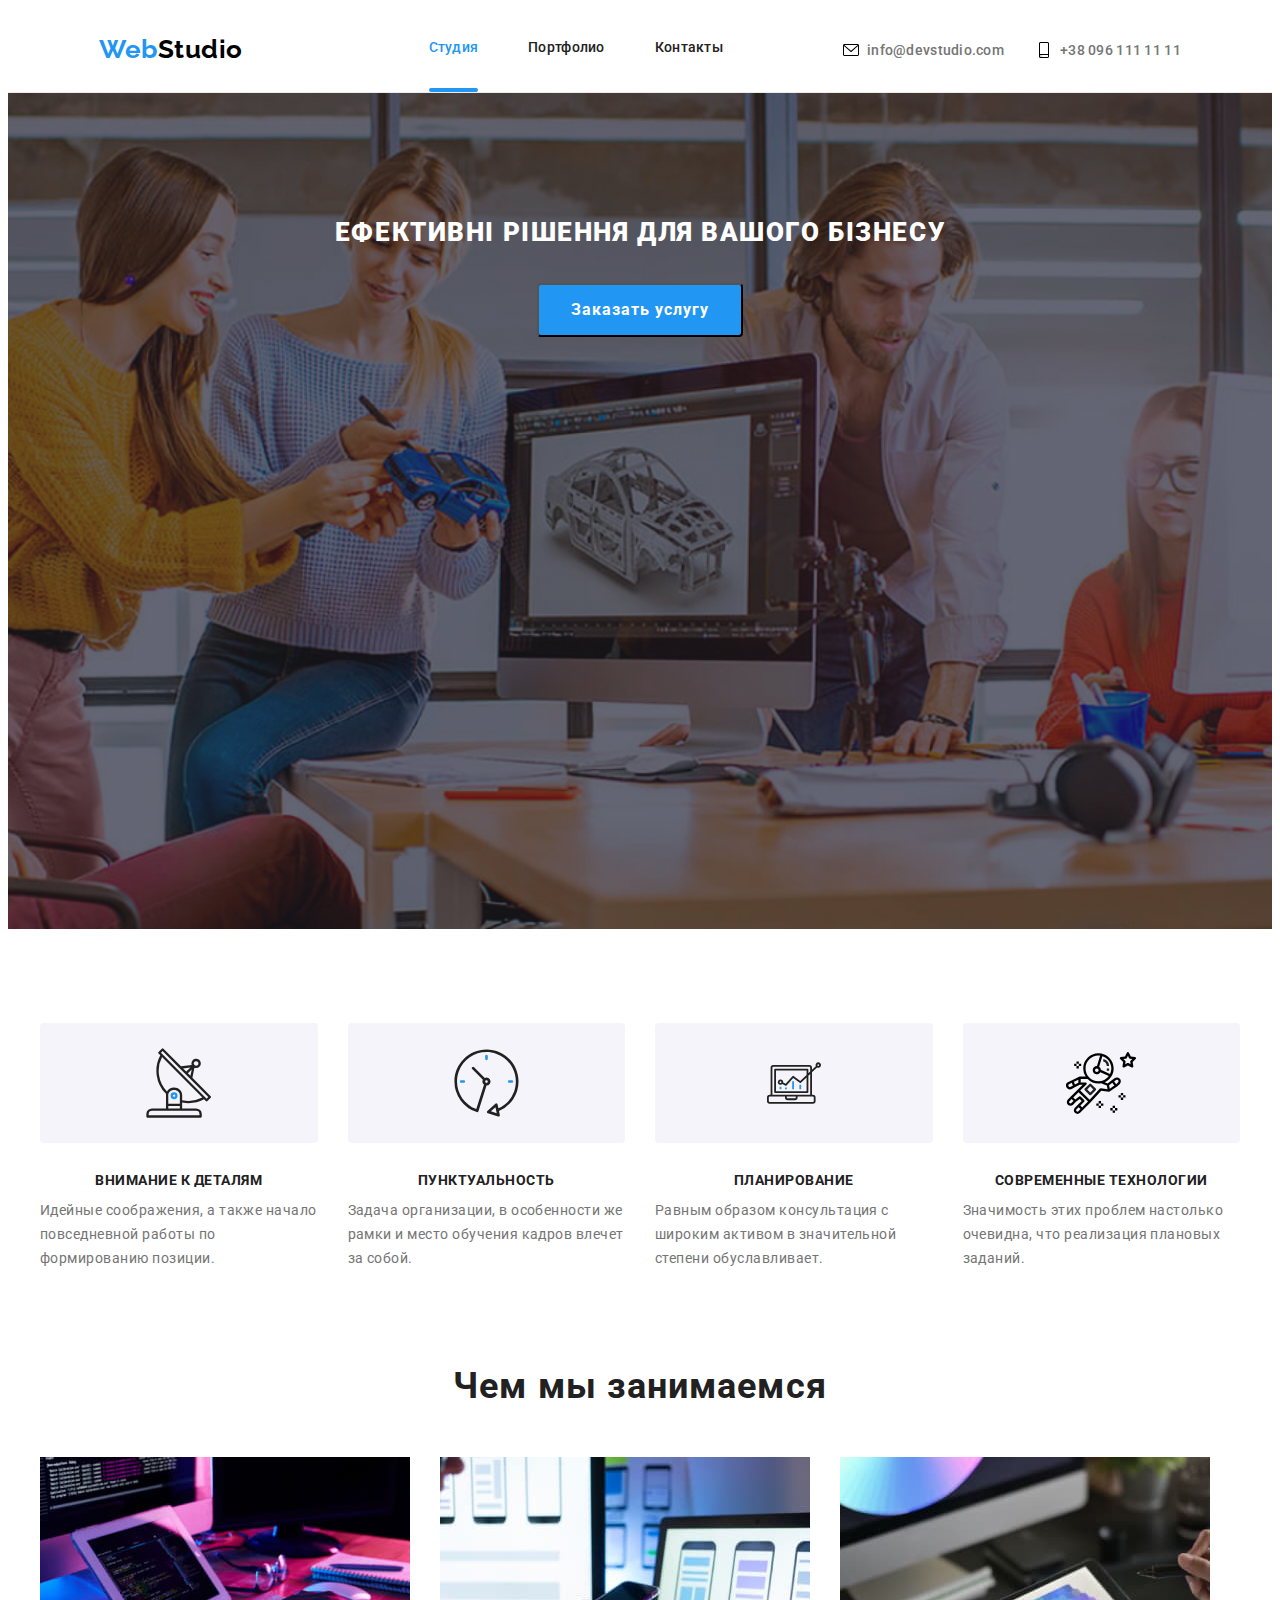
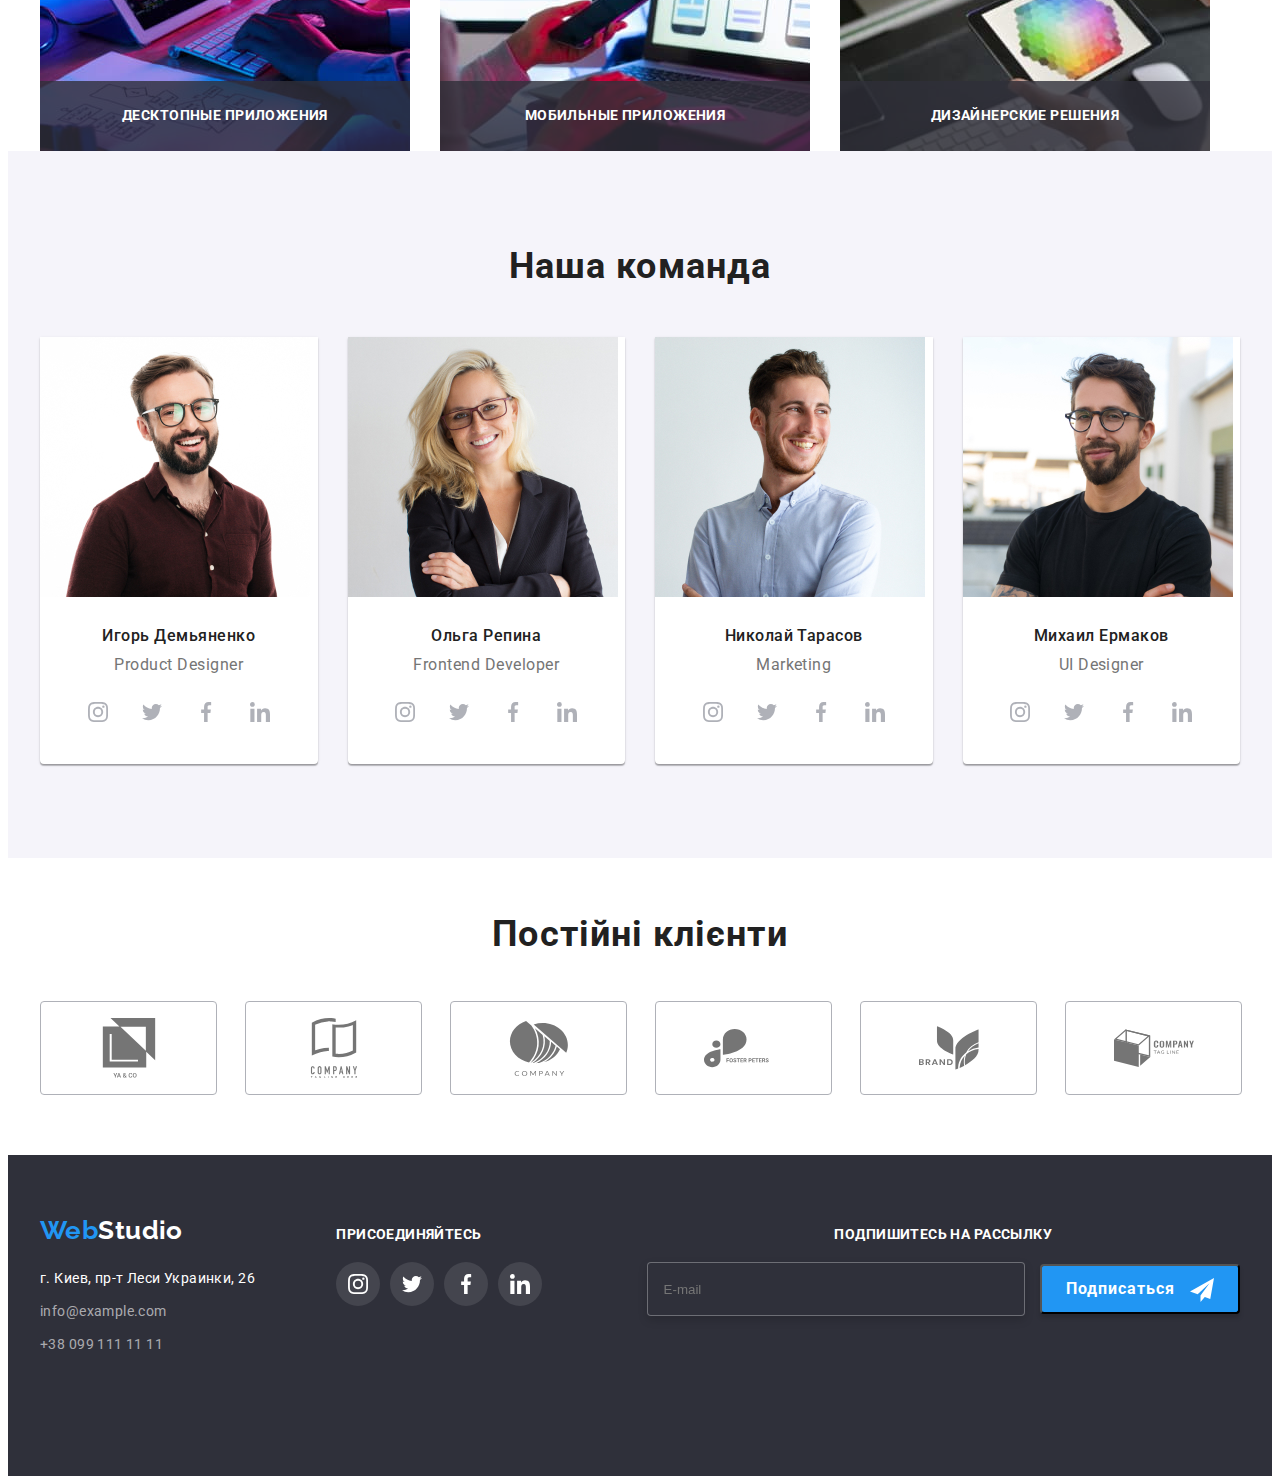
==== commit ace31cba: "fixheroimg" ====
--- a/index.html
+++ b/index.html
@@ -510,7 +510,7 @@
                     </ul>
             </div>
             <div class="footer--form">
-                <form>
+                <form class="footer-form__container">
                     <label class="footer__form-label" for="e-mail">Подпишитесь на рассылку</label>
                     <div class="footer__form-submit">
                     <input class="footer__form-input" id="e-mail" type="email" name="e-mail" placeholder="E-mail">
--- a/css/main.min.css
+++ b/css/main.min.css
@@ -1 +1 @@
-:root{--accent-color: #2196f3;--text-color-black: #212121;--text-color-gray: #757575;--white-color: #ffffff;--absolute-black: #000000;--grid-row-gap: 30px;--grid-column-gap: 30px;--bg-gradient: linear-gradient(to right, rgba(47, 48, 58, 0.4), rgba(47, 48, 58, 0.4));--bg-color-button: #188CE8}body{font-family:Roboto,sans-serif;font-style:normal;color:var(--text-color-gray);letter-spacing:.03em}h1,h2,h3,h4,h5,h6,p,ul{margin-top:0;margin-bottom:0;padding-top:0;padding-bottom:0}.container{margin-right:auto;margin-left:auto;padding-right:15px;padding-left:15px}@media screen and (min-width: 480px){.container{width:480px}}@media screen and (min-width: 768px){.container{width:768px}}@media screen and (min-width: 1200px){.container{width:1200px}}img{display:block;max-width:100%;height:auto}ul,ol{margin:0;padding:0;list-style-type:none}a{text-decoration:none}.header{background-color:var(--white-color);border-bottom:#ececec 1px solid}.header__list{margin-left:auto;list-style:none;display:flex;transition:250ms;transition-timing-function:cubic-bezier(0.4, 0, 0.2, 1)}.header__item{margin-right:50px}.header__item:last-child{margin-right:0}.header__address{display:flex;font-weight:500;font-size:14px;line-height:1.14;letter-spacing:.02em;text-decoration:none;color:var(--text-color-gray);align-items:center;transition:250ms;transition-timing-function:cubic-bezier(0.4, 0, 0.2, 1)}.header__address:hover,.header__address:focus{color:var(--accent-color);transition:250ms;transition-timing-function:cubic-bezier(0.4, 0, 0.2, 1)}.logo{margin-right:93px;font-family:Raleway;font-weight:700;font-size:26px;line-height:1.2;text-decoration:none;color:var(--absolute-black)}.logo__accent{color:var(--accent-color)}.backdrop .backdrop{position:fixed;top:0;left:0;width:100%;height:100%;background:rgba(0,0,0,.2);transition:opacity .5s,visibility .5s}.backdrop.is-hidden{opacity:0;pointer-events:none;visibility:hidden}.confirmation{display:flex;align-items:center;justify-content:center;font-family:"Roboto";font-style:normal;font-weight:400;font-size:12px;line-height:1.71;letter-spacing:.03em;color:var(--text-color-gray)}@media screen and (min-width: 768px){.confirmation{font-weight:400;font-size:12px;line-height:14px;letter-spacing:.03em;color:var(--text-color-gray)}}@media screen and (min-width: 1200px){.confirmation{font-weight:400;font-size:14px;line-height:24px;letter-spacing:.03em;color:var(--text-color-gray)}}.confirmation-input__checkbox{position:absolute;top:0;left:0;pointer-events:none;appearance:none}.confirmation__icon{width:16px;height:15px;margin-right:7px;background-origin:border-box;border:2px solid #212121;border-radius:2px;transition:background-color 250ms cubic-bezier(0.4, 0, 0.2, 1),border-color 250ms cubic-bezier(0.4, 0, 0.2, 1);display:flex;align-items:baseline}.confirmation-input__checkbox:checked+.confirmation__icon{opacity:1;border:none;background-color:#2196f3}.confirmation__agreement{text-decoration-line:underline;color:var(--accent-color);display:flex;font-weight:400;font-size:12px;line-height:14px;letter-spacing:.03em}.section__clients{padding-top:60px;padding-bottom:60px}.section__title-clients{margin-bottom:30px;font-family:"Roboto";font-style:normal;font-weight:700;font-size:28px;line-height:33px;text-align:center;letter-spacing:.03em;color:#212121}@media screen and (min-width: 1200px){.section__title-clients{margin-bottom:50px;font-size:36px}}.client__item{margin:15px}@media screen and (max-width: 767px){.client__item{width:calc((100% - 60px)/2)}}@media screen and (min-width: 768px)and (max-width: 1199px){.client__item{width:calc((100% - 90px)/3)}}@media screen and (min-width: 1200px){.client__item{width:calc(100% - 30px)}}.client__list{display:flex;justify-content:center;margin:-15px}@media screen and (max-width: 1199px){.client__list{flex-wrap:wrap}}.clients{display:flex;justify-content:center;align-items:center;width:100%;height:92px;border:1px solid #afb1b8;border-radius:4px;color:inherit}.clients:hover,.clients:focus{border-color:var(--accent-color);color:var(--accent-color);transition:250ms;transition-timing-function:cubic-bezier(0.4, 0, 0.2, 1)}.client__logo{fill:currentColor;display:flex;justify-content:center;align-items:center;transition:250ms;transition-timing-function:cubic-bezier(0.4, 0, 0.2, 1)}.container__clients{margin-right:auto;margin-left:auto;padding-left:15px;padding-right:15px}@media screen and (min-width: 480px){.container__clients{width:480px}}@media screen and (min-width: 768px){.container__clients{width:768px}}@media screen and (min-width: 1200px){.container__clients{width:1200px}}.details__section{background-color:var(--white-color);padding-top:60px;padding-bottom:60px}@media screen and (min-width: 768px){.details__section{padding-top:60px;padding-bottom:60px}}@media screen and (min-width: 1200px){.details__section{padding-top:94px;padding-bottom:94px}}.details__item{width:100%}@media screen and (min-width: 768px){.details__item{width:calc((100% - 30px)/2)}}@media screen and (min-width: 1200px){.details__item{width:calc((100% - 90px)/4)}}.details__item:last-child{margin-right:0}.details__list{display:flex;flex-wrap:wrap;gap:30px;list-style:none;padding-left:0px}.details__title{width:100%;font-weight:700;font-size:14px;line-height:1.14;color:var(--text-color-black);margin-bottom:10px;text-transform:uppercase;text-align:center}@media screen and (min-width: 480px){.details__title{text-align:center}}.details__text{font-weight:400;font-size:14px;line-height:1.71;color:var(--text-color-gray)}.section__title{font-family:"Roboto";font-style:normal;font-weight:700;font-size:36px;line-height:42px;text-align:center;letter-spacing:.03em;color:var(--text-color-black);margin-bottom:50px}@media screen and (min-width: 480px){.section__title{text-align:center}}.visually-hidden{position:absolute;width:1px;height:1px;margin:-1px;border:0;padding:0;white-space:nowrap;clip-path:inset(100%);clip:rect(0 0 0 0);overflow:hidden}.footer{padding-top:60px;padding-bottom:60px;background-color:#2f303a;font-style:normal;font-weight:400;font-size:14px;line-height:1.71;letter-spacing:.03em;text-align:center}@media screen and (min-width: 1200px){.footer{text-align:left}}.footer__logo{display:inline-block;font-family:Raleway,serif;font-weight:700;font-size:26px;line-height:1.2;text-decoration:none;color:var(--white-color);margin-bottom:20px}.footer__icon-social:not(:last-child){margin-right:10px}.footer__team-social{display:flex;width:44px;height:44px;border:none;border-radius:50%;list-style:none;margin-left:0px;margin-right:0px;cursor:pointer;justify-content:center;align-items:center;fill:#fff;background:rgba(255,255,255,.1);transition:250ms;transition-timing-function:cubic-bezier(0.4, 0, 0.2, 1)}.footer__team-social:hover,.footer__team-social:focus{background-color:#2196f3;fill:#fff;transition:250ms;transition-timing-function:cubic-bezier(0.4, 0, 0.2, 1)}.container__footer-social{display:flex;align-items:baseline}@media screen and (max-width: 1199px){.footer__flex{display:flex;flex-wrap:wrap;justify-content:center;align-items:baseline;column-gap:165px}}@media screen and (min-width: 1200px){.footer__flex{display:flex;flex-wrap:nowrap;align-items:baseline;justify-content:space-between}}.footer--main{text-align:center;margin-bottom:60px}@media screen and (min-width: 1200px){.footer--main{text-align:left}}.join__list{display:flex;flex-direction:column;align-items:center;margin-bottom:60px}@media screen and (min-width: 768px){.join__list{margin-bottom:0}}@media screen and (min-width: 1200px){.join__list{margin-left:70px;align-items:flex-start}}.footer__team-social-items{display:flex;align-items:center;list-style:none;margin-left:0px;padding:0px;width:100%;height:100%;color:#fff;transition:250ms;transition-timing-function:cubic-bezier(0.4, 0, 0.2, 1)}.address__list{list-style:none;padding-left:0}.address__item{font-weight:400;font-size:14px;line-height:1.71;text-decoration:none;font-style:normal;color:var(--white-color);margin-bottom:9px}.address__item:last-child{margin-bottom:0px}.address__link{color:rgba(255,255,255,.6);text-decoration:none}.address__link:hover,.address__link:focus{color:var(--accent-color);transition:250ms;transition-timing-function:cubic-bezier(0.4, 0, 0.2, 1)}.join{width:145px;height:16px;font-family:"Roboto";font-style:normal;font-weight:700;font-size:14px;line-height:16px;letter-spacing:.03em;text-transform:uppercase;color:#fff;margin-bottom:20px}@media screen and (max-width: 1199px){.footer--form{text-align:center}}@media screen and (min-width: 1200px){.footer--form{align-items:flex-end;margin-left:93px}}.form-field{margin-bottom:20px}.footer__form-label{display:block;margin-bottom:20px;font-family:"Roboto";font-style:normal;font-weight:700;font-size:14px;line-height:16px;letter-spacing:.03em;text-transform:uppercase;color:#fff}.footer__form-input{width:100%;height:50px;padding-left:16px;color:#fff;border:1px solid rgba(255,255,255,.3);filter:drop-shadow(0px 4px 4px rgba(0, 0, 0, 0.15));border-radius:4px;background-color:#2f303a}@media screen and (min-width: 480px){.footer__form-input{width:450px}}@media screen and (min-width: 1200px){.footer__form-input{width:358px}}.footer__form-button{width:200px;height:50px;font-family:"Roboto";font-style:normal;font-weight:700;font-size:16px;line-height:1.88;letter-spacing:.06em;color:var(--white-color);background:var(--accent-color);box-shadow:0px 4px 4px rgba(0,0,0,.15);border-radius:4px}@media screen and (min-width: 1200px){.footer__form-button{margin-left:12px}}.footer__form-icon{fill:#fff;margin-left:10px;vertical-align:middle}.form__field{position:relative;left:0;top:0;margin-bottom:10px;font-family:"Roboto";font-style:normal;font-weight:400;font-size:12px;line-height:14px;letter-spacing:.01em;color:var(--text-color-gray)}.form__field-label{display:block;font-family:"Roboto";font-style:normal;font-weight:400;font-size:12px;line-height:14px;letter-spacing:.01em;color:#757575;margin-bottom:4px}.form__field-input{font-family:"Roboto";font-style:normal;font-weight:400;font-size:12px;line-height:14px;letter-spacing:.01em;color:#757575;width:100%;padding:11px 12px 11px 42px;border:1px solid rgba(33,33,33,.2);border-radius:4px;outline:none;transition:border-color 250ms cubic-bezier(0.4, 0, 0.2, 1)}.form__field-input:hover,.form__field-input:focus{color:#2196f3;border:1px solid #2196f3;border-radius:4px}.form__field-input:hover+.form__field-icon,.form__field-input:focus+.form__field-icon,.form__field-input:active+.form__field-icon{fill:#2196f3}.form__field-inner{position:relative}.form__field-icon{position:absolute;top:50%;left:12px;transform:translateY(-50%);fill:CurrentColor;transition:fill 250ms cubic-bezier(0.4, 0, 0.2, 1);color:#212121;padding-right:15px;width:30px;height:12px}.form__field-texarea{resize:none;padding:12px 16px;height:120px}.form-field__button{display:block;margin-left:auto;margin-right:auto;margin-top:30px;width:200px;height:50px;padding:10px 52px;font-family:"Roboto";font-style:normal;font-weight:700;font-size:16px;line-height:1.88;letter-spacing:.06em;color:#fff;cursor:pointer;background:#2196f3;box-shadow:0px 4px 4px rgba(0,0,0,.15);border-radius:4px;border:0;transition:box-shadow 250ms cubic-bezier(0.4, 0, 0.2, 1)}.form-field__button:focus,.form-field__button:active{box-shadow:0px 4px 4px rgba(0,0,0,.15)}.header{background-color:var(--white-color);border-bottom:#ececec 1px solid}.header__list{margin-left:auto;list-style:none;display:flex;transition:250ms;transition-timing-function:cubic-bezier(0.4, 0, 0.2, 1)}.header__item{margin-right:50px}.header__item:last-child{margin-right:0}.header__address{display:flex;font-weight:500;font-size:14px;line-height:1.14;letter-spacing:.02em;text-decoration:none;color:var(--text-color-gray);align-items:center;transition:250ms;transition-timing-function:cubic-bezier(0.4, 0, 0.2, 1)}.header__address:hover,.header__address:focus{color:var(--accent-color);transition:250ms;transition-timing-function:cubic-bezier(0.4, 0, 0.2, 1)}.hero__section{background-color:#2f303a;text-align:center;padding-top:118px}@media screen and (min-width: 480px){.hero__section{width:480px}}@media screen and (min-width: 768px){.hero__section{width:768px}}@media screen and (min-width: 1200px){.hero__section{width:1200px}}.hero__title{font-family:"Roboto";font-style:normal;font-weight:900;font-size:26px;line-height:42px;text-align:center;letter-spacing:.06em;text-transform:uppercase;color:#fff;margin-left:auto;margin-right:auto;margin-bottom:30px}@media screen and (max-width: 1199px){.hero__title{font-size:26px;line-height:1.61;margin-bottom:30px}}@media screen and (min-width: 1200px){.hero__title{width:700px}}.hero__btn{font-family:Roboto,sans-serif;font-weight:700;font-size:16px;line-height:1.87;letter-spacing:.06em;background-color:var(--accent-color);color:var(--white-color);border-radius:4px;padding-top:10px;padding-bottom:10px;padding-left:32px;padding-right:32px;cursor:pointer}.hero__btn:hover,.hero__btnn:focus{background-color:var(--bg-color-button);color:var(--white-color);cursor:pointer;box-shadow:0px 4px 4px rgba(0,0,0,.15);border-radius:4px;transition:250ms;transition-timing-function:cubic-bezier(0.4, 0, 0.2, 1)}.icon-mail{margin-right:10px;fill:currentColor}.icon-mail:hover,.icon-mail:focus{color:var(--accent-color);transition:250ms;transition-timing-function:cubic-bezier(0.4, 0, 0.2, 1)}.icon-telefon{margin-right:10px;fill:currentColor}.icon-telefon:hover,.icon-telefon:focus{color:var(--accent-color);transition:250ms;transition-timing-function:cubic-bezier(0.4, 0, 0.2, 1)}.details__icon-sputnik{height:120px;display:flex;align-items:center;justify-content:center;background-color:#f5f4fa;margin-bottom:30px;border-radius:4px}.details__icon-watch{height:120px;display:flex;align-items:center;justify-content:center;background-color:#f5f4fa;margin-bottom:30px;border-radius:4px}.details__icon-clock{height:120px;display:flex;align-items:center;justify-content:center;background-color:#f5f4fa;margin-bottom:30px;border-radius:4px}.details__icon-nout{height:120px;display:flex;align-items:center;justify-content:center;background-color:#f5f4fa;margin-bottom:30px;border-radius:4px}.details__icon-astronaut{height:120px;display:flex;align-items:center;justify-content:center;background-color:#f5f4fa;margin-bottom:30px;border-radius:4px}.logo{margin-right:93px;font-family:Raleway;font-weight:700;font-size:26px;line-height:1.2;text-decoration:none;color:var(--absolute-black)}.logo__accent{color:var(--accent-color)}.modal{position:absolute;top:50%;left:50%;transform:translate(-50%, -50%);overflow-y:scroll;background:#fff;box-shadow:0px 1px 3px rgba(0,0,0,.12),0px 1px 1px rgba(0,0,0,.14),0px 2px 1px rgba(0,0,0,.2);border-radius:4px}@media screen and (min-width: 480px)and (max-width: 1199px){.modal{width:450px}}@media screen and (min-width: 1200px){.modal{min-width:528px;min-height:581px}}.modal__close{padding:40px}.modal__close-button{position:absolute;top:8px;right:8px;width:30px;height:30px;background:#fff;border:1px solid rgba(0,0,0,.1);border-radius:50%;cursor:pointer}.modal__close-button:hover .modal__close-icon,.modal__close-button:focus .modal__close-icon{fill:#2196f3}.modal__close-icon{fill:#000;transition:fill 250ms cubic-bezier(0.4, 0, 0.2, 1)}.modal__title{margin-bottom:12px;font-family:"Roboto";font-style:normal;font-weight:700;font-size:20px;line-height:30px;text-align:center;letter-spacing:.03em;color:var(--text-color-black)}@media screen and (min-width: 1200px){.modal__title{font-family:"Roboto";font-style:normal;font-weight:700;font-size:20px;line-height:23px;text-align:center;letter-spacing:.03em}}.navigation{display:flex;align-items:center;justify-content:center;min-height:60px}@media screen and (max-width: 768px){.navigation{justify-content:space-between}}.mobile-button{display:inline-flex;background-color:rgba(0,0,0,0);margin:0;padding:0;border:none;cursor:pointer;z-index:990}@media screen and (min-width: 768px){.mobile-button{display:none}}.mobile-button__icon-close{width:40px;height:40px}.mobile-button:hover .mobile-button__icon-open{fill:#2196f3}.mobile-button:focus .mobile-button__icon-open{fill:#2196f3}.mobile-button:hover .mobile-button__icon-close{fill:#2196f3}.mobile-button__icon-close{display:none}.mobile-button.is-open .mobile-button__icon-close{display:block}.mobile-button.is-open .mobile-button__icon-open{display:none}.close-burger{position:fixed;top:20px;right:25px}.menu-container{background-color:#fff;padding:48px 40px;text-align:center}@media screen and (max-width: 767px){.menu-container{display:none;position:fixed;top:0;left:0;width:100vw;height:100vh;z-index:900}.menu-container.is-open{display:flex;flex-direction:column;justify-content:space-between}}@media screen and (min-width: 768px){.menu-container{display:flex;justify-content:center;align-items:center;padding:0}}@media screen and (min-width: 1200px){.menu-container{gap:30px}}.site-navigation{display:flex;flex-direction:column;align-items:flex-start}@media screen and (max-width: 768px){.site-navigation{margin-left:0}}@media screen and (min-width: 768px){.site-navigation{flex-direction:row;gap:50px;margin-left:0;margin-bottom:0}}@media screen and (min-width: 1200px){.site-navigation{margin-left:93px}}.site-navigation__link{display:block;padding-top:16px;padding-bottom:16px;font-style:normal;font-weight:500;font-size:40px;line-height:1.14;letter-spacing:.02em;color:#212121;transition:250ms;transition-timing-function:cubic-bezier(0.4, 0, 0.2, 1)}.site-navigation__link:hover,.site-navigation__link:focus{color:#2196f3;transition:250ms;transition-timing-function:cubic-bezier(0.4, 0, 0.2, 1)}@media screen and (min-width: 768px){.site-navigation__link{padding-top:32px;padding-bottom:32px;font-size:14px;line-height:1.14}}.current-session::after{content:"";display:block;width:100%;height:4px;background:#2196f3;border-radius:2px}@media screen and (max-width: 768px){.current-session::after{display:none}}.current-session--link{color:#2196f3}.auth-navigation{display:flex;flex-direction:column-reverse}@media screen and (max-width: 768px){.auth-navigation{margin-bottom:64px}}@media screen and (min-width: 768px){.auth-navigation{flex-direction:column;justify-content:center;margin-bottom:0;margin-left:90px}}@media screen and (min-width: 1200px){.auth-navigation{display:flex;flex-direction:row;align-items:center}}@media screen and (min-width: 768px)and (max-width: 1199px){.auth-navigation__item{margin-left:0}}@media screen and (min-width: 1200px){.auth-navigation__item:first-child{margin-right:32px}}.auth-navigation__link{display:flex;padding-top:16px;padding-bottom:16px;color:var(--secondary-color);font-style:normal;font-weight:500;font-size:14px;line-height:1.15;letter-spacing:.02em;transition:250ms;transition-timing-function:cubic-bezier(0.4, 0, 0.2, 1)}@media screen and (max-width: 768px){.auth-navigation__link{font-size:34px;line-height:1.17}}@media screen and (min-width: 768px)and (max-width: 1200px){.auth-navigation__link{padding:5px 0px;font-size:12px;line-height:1.14;padding-bottom:10px}}@media screen and (min-width: 1200px){.auth-navigation__link{padding-top:32px;padding-bottom:32px}}.auth-navigation__link:hover,.auth-navigation__link:focus{color:#2196f3;transition:250ms;transition-timing-function:cubic-bezier(0.4, 0, 0.2, 1)}.auth-navigation__link:hover .contact-icon,.auth-navigation__link:focus .contact-icon{fill:#2196f3;transition:250ms;transition-timing-function:cubic-bezier(0.4, 0, 0.2, 1)}.contact-icon{display:flex;fill:var(--secondary-color);margin-right:10px;display:none}.contact-icon:hover{fill:var(--secondary-color)}@media screen and (min-width: 768px){.contact-icon{display:block}}@media screen and (min-width: 768px){.contact-icon{margin-right:8px}}.mobile-list{display:flex}@media screen and (min-width: 768px){.mobile-list{display:none}}.mobile-list__item{border-right:1px solid rgba(33,33,33,.2);margin-right:10px}.mobile-list__link{padding-right:10px;text-decoration:none;color:#2196f3;font-size:18px}.overlay{max-width:1600px;background-image:var(--bg-gradient),url(../images/hero-bg-mobile.jpg);background-position:center;background-size:cover;background-repeat:no-repeat;background-color:#2f303a;margin-left:auto;margin-right:auto;padding-top:200px;padding-bottom:200px}@media(min-device-pixel-ratio: 2),(min-resolution: 192dpi),(min-resolution: 2dppx){.overlay{background-image:var(--bg-gradient),url(../images/hero-bg-2x-mob.jpg)}}@media screen and (min-device-pixel-ratio: 2)and (min-width: 768px),screen and (min-resolution: 192dpi)and (min-width: 768px),screen and (min-resolution: 2dppx)and (min-width: 768px){.overlay{background-image:var(--bg-gradient),url(../images/hero-bg-tablet.jpg)}}@media screen and (min-device-pixel-ratio: 2)and (min-width: 768px)and (min-device-pixel-ratio: 2),screen and (min-device-pixel-ratio: 2)and (min-width: 768px)and (min-resolution: 192dpi),screen and (min-device-pixel-ratio: 2)and (min-width: 768px)and (min-resolution: 2dppx),screen and (min-resolution: 192dpi)and (min-width: 768px)and (min-device-pixel-ratio: 2),screen and (min-resolution: 192dpi)and (min-width: 768px)and (min-resolution: 192dpi),screen and (min-resolution: 192dpi)and (min-width: 768px)and (min-resolution: 2dppx),screen and (min-resolution: 2dppx)and (min-width: 768px)and (min-device-pixel-ratio: 2),screen and (min-resolution: 2dppx)and (min-width: 768px)and (min-resolution: 192dpi),screen and (min-resolution: 2dppx)and (min-width: 768px)and (min-resolution: 2dppx){.overlay{background-image:var(--bg-gradient),url(../images/hero-bg-2x-tablet.jpg)}}@media screen and (min-device-pixel-ratio: 2)and (min-width: 1200px),screen and (min-resolution: 192dpi)and (min-width: 1200px),screen and (min-resolution: 2dppx)and (min-width: 1200px){.overlay{max-width:1600px;height:600px;margin-left:auto;margin-right:auto;background-image:var(--bg-gradient),url(../images/hero-bg-desk-1x.jpg);background-position:center;background-repeat:no-repeat;background-size:cover}}.portfolio-main{background-color:var(--white-color)}.portfolio-section{padding-top:94px;padding-bottom:94px}.btn-list{display:flex;margin-bottom:40px;flex-wrap:wrap;gap:8px}@media screen and (min-width: 768px){.btn-list{justify-content:center}}@media screen and (min-width: 1200px){.btn-list{margin-bottom:60px}}.portfolio-button{font-family:Roboto,sans-serif;font-weight:500;font-size:16px;line-height:1.62;background-color:#f5f4fa;color:var(--text-color-black);border-radius:4px;border:1px solid #f5f4fa}.portfolio-button:hover,.portfolio-button:focus{background-color:#2196f3;color:#fff;cursor:pointer;box-shadow:0px 3px 1px rgba(0,0,0,.1),0px 1px 2px rgba(0,0,0,.08),0px 2px 2px rgba(0,0,0,.12);border-radius:4px;transition:250ms;transition-timing-function:cubic-bezier(0.4, 0, 0.2, 1)}.portfolio__list{display:flex;flex-wrap:wrap;gap:30px}@media screen and (min-width: 1200px){.portfolio__list{justify-content:center}}.portfolio__item{width:450px;background:#fff;border:1px solid #eee}@media screen and (min-width: 768px){.portfolio__item{width:354px}}@media screen and (min-width: 1200px){.portfolio__item{width:370px}}.portfolio__item:focus,.portfolio__item:hover{transition:250ms;transition-timing-function:cubic-bezier(0.4, 0, 0.2, 1);box-shadow:0px 1px 1px rgba(0,0,0,.12),0px 4px 4px rgba(0,0,0,.06),1px 4px 6px rgba(0,0,0,.16)}.portfolio__item:nth-child(3n){margin-right:0px}.portfolio__item:nth-last-child(-n+3){margin-bottom:0px}.portfolio__link{text-decoration:none}.portfolio-title{font-weight:700;font-size:18px;line-height:2;letter-spacing:.06em;color:var(--text-color-black);padding-bottom:4px}.portfolio__text{font-weight:400;font-size:16px;line-height:1.87;color:#757575;margin-top:4px;list-style:none}.portfolio-container{padding-top:20px;padding-left:24px;padding-bottom:20px;padding-right:24px;border-bottom:1px solid #eee;border-left:1px solid #eee;border-right:1px solid #eee}.portfolio-thumb{position:relative;overflow:hidden}.portfolio-overlay{position:absolute;top:0;right:0;width:100%;height:100%;padding:64px 24px;background-color:rgba(33,150,243,.9);transform:translateY(100%);transition:transform 250ms;transition-timing-function:cubic-bezier(0.4, 0, 0.2, 1)}.portfolio__item:hover .portfolio-overlay,.portfolio__item:focus .portfolio-overlay{transform:translateY(0)}.portfolio-overlay-description{font-family:"Roboto";font-style:normal;font-weight:400;font-size:18px;line-height:1.56;letter-spacing:.03em;color:#fff}.portfolio-list__description{padding-left:24px;padding-bottom:20px;padding-top:20px}.portfolio-list__title{font-family:"Roboto";font-style:normal;font-weight:700;font-size:18px;line-height:36px;letter-spacing:.06em;color:#212121}.team__section{background-color:#f5f4fa;padding-top:94px;padding-bottom:94px;text-align:center}.team__list{display:flex;flex-wrap:wrap;gap:30px;list-style:none;padding-left:0px}.team__item{width:auto;margin-left:0;background-color:var(--white-color);box-shadow:0px 1px 3px rgba(0,0,0,.12),0px 1px 1px rgba(0,0,0,.14),0px 2px 1px rgba(0,0,0,.2);border-radius:0px 0px 4px 4px}@media screen and (min-width: 768px){.team__item{width:calc((100% - 30px)/2)}}@media screen and (min-width: 1200px){.team__item{width:calc((100% - 90px)/4)}}.team__title{font-weight:500;font-size:16px;line-height:1.18;color:var(--text-color-black);margin-bottom:10px}.team__text{font-weight:400;font-size:16px;line-height:1.18;color:var(--text-color-gray);margin-bottom:16px}.team__container{padding:30px}.team__social-items{display:flex}.team__social-item:not(:last-child){margin-right:10px}.team__social-item{list-style:none;display:flex;margin-left:0px;padding:0px;width:100%;height:100%}.team__social-link{display:flex;width:44px;height:44px;border:none;border-radius:50%;list-style:none;margin-left:0px;margin-right:0px;cursor:pointer;justify-content:center;align-items:center;fill:#afb1b8;transition:250ms;transition-timing-function:cubic-bezier(0.4, 0, 0.2, 1)}.team__social-link:hover,.team__social-link:focus{background-color:#2196f3;fill:#fff;transition:250ms;transition-timing-function:cubic-bezier(0.4, 0, 0.2, 1)}.work__section{display:flex;justify-content:space-between;padding-top:0}@media screen and (max-width: 1200px){.work__section{display:none}}.work__list{list-style:none;display:flex;padding-left:0}.work__item{position:relative}.work__item:not(:last-child){margin-right:30px}.work__text{position:absolute;left:0;bottom:0;display:flex;justify-content:center;align-items:center;width:100%;height:70px;font-family:"Roboto";font-style:normal;font-weight:700;font-size:14px;line-height:1.14;text-align:center;letter-spacing:.03em;text-transform:uppercase;color:#fff;background:rgba(47,48,58,.8)}/*# sourceMappingURL=main.min.css.map */+:root{--accent-color: #2196f3;--text-color-black: #212121;--text-color-gray: #757575;--white-color: #ffffff;--absolute-black: #000000;--grid-row-gap: 30px;--grid-column-gap: 30px;--bg-gradient: linear-gradient(to right, rgba(47, 48, 58, 0.4), rgba(47, 48, 58, 0.4));--bg-color-button: #188CE8}body{font-family:Roboto,sans-serif;font-style:normal;color:var(--text-color-gray);letter-spacing:.03em}h1,h2,h3,h4,h5,h6,p,ul{margin-top:0;margin-bottom:0;padding-top:0;padding-bottom:0}.container{margin-right:auto;margin-left:auto;padding-right:15px;padding-left:15px}@media screen and (min-width: 480px){.container{width:480px}}@media screen and (min-width: 768px){.container{width:768px}}@media screen and (min-width: 1200px){.container{width:1200px}}img{display:block;max-width:100%;height:auto}ul,ol{margin:0;padding:0;list-style-type:none}a{text-decoration:none}.header{background-color:var(--white-color);border-bottom:#ececec 1px solid}.header__list{margin-left:auto;list-style:none;display:flex;transition:250ms;transition-timing-function:cubic-bezier(0.4, 0, 0.2, 1)}.header__item{margin-right:50px}.header__item:last-child{margin-right:0}.header__address{display:flex;font-weight:500;font-size:14px;line-height:1.14;letter-spacing:.02em;text-decoration:none;color:var(--text-color-gray);align-items:center;transition:250ms;transition-timing-function:cubic-bezier(0.4, 0, 0.2, 1)}.header__address:hover,.header__address:focus{color:var(--accent-color);transition:250ms;transition-timing-function:cubic-bezier(0.4, 0, 0.2, 1)}.logo{margin-right:93px;font-family:Raleway;font-weight:700;font-size:26px;line-height:1.2;text-decoration:none;color:var(--absolute-black)}.logo__accent{color:var(--accent-color)}.backdrop .backdrop{position:fixed;top:0;left:0;width:100%;height:100%;background:rgba(0,0,0,.2);transition:opacity .5s,visibility .5s}.backdrop.is-hidden{opacity:0;pointer-events:none;visibility:hidden}.confirmation{display:flex;align-items:center;justify-content:center;font-family:"Roboto";font-style:normal;font-weight:400;font-size:12px;line-height:1.71;letter-spacing:.03em;color:var(--text-color-gray)}@media screen and (min-width: 768px){.confirmation{font-weight:400;font-size:12px;line-height:14px;letter-spacing:.03em;color:var(--text-color-gray)}}@media screen and (min-width: 1200px){.confirmation{font-weight:400;font-size:14px;line-height:24px;letter-spacing:.03em;color:var(--text-color-gray)}}.confirmation-input__checkbox{position:absolute;top:0;left:0;pointer-events:none;appearance:none}.confirmation__icon{width:16px;height:15px;margin-right:7px;background-origin:border-box;border:2px solid #212121;border-radius:2px;transition:background-color 250ms cubic-bezier(0.4, 0, 0.2, 1),border-color 250ms cubic-bezier(0.4, 0, 0.2, 1);display:flex;align-items:baseline}.confirmation-input__checkbox:checked+.confirmation__icon{opacity:1;border:none;background-color:#2196f3}.confirmation__agreement{text-decoration-line:underline;color:var(--accent-color);display:flex;font-weight:400;font-size:12px;line-height:14px;letter-spacing:.03em}.section__clients{padding-top:60px;padding-bottom:60px}@media screen and (max-width: 1200px){.section__clients{padding-top:94px;padding-bottom:94px}}.section__title-clients{margin-bottom:30px;font-family:"Roboto";font-style:normal;font-weight:700;font-size:28px;line-height:33px;text-align:center;letter-spacing:.03em;color:#212121}@media screen and (min-width: 1200px){.section__title-clients{margin-bottom:50px;font-size:36px}}.client__item{margin:15px}@media screen and (max-width: 767px){.client__item{width:calc((100% - 60px)/2)}}@media screen and (min-width: 768px)and (max-width: 1199px){.client__item{width:calc((100% - 90px)/3)}}@media screen and (min-width: 1200px){.client__item{width:calc(100% - 30px)}}.client__list{display:flex;justify-content:center;margin:-15px}@media screen and (max-width: 1199px){.client__list{flex-wrap:wrap}}.clients{display:flex;justify-content:center;align-items:center;width:100%;height:92px;border:1px solid #afb1b8;border-radius:4px;color:inherit}.clients:hover,.clients:focus{border-color:var(--accent-color);color:var(--accent-color);transition:250ms;transition-timing-function:cubic-bezier(0.4, 0, 0.2, 1)}.client__logo{fill:currentColor;display:flex;justify-content:center;align-items:center;transition:250ms;transition-timing-function:cubic-bezier(0.4, 0, 0.2, 1)}.container__clients{margin-right:auto;margin-left:auto;padding-left:15px;padding-right:15px}@media screen and (min-width: 480px){.container__clients{width:480px}}@media screen and (min-width: 768px){.container__clients{width:768px}}@media screen and (min-width: 1200px){.container__clients{width:1200px}}.details__section{background-color:var(--white-color);padding-top:60px;padding-bottom:60px}@media screen and (min-width: 768px){.details__section{padding-top:60px;padding-bottom:60px}}@media screen and (min-width: 1200px){.details__section{padding-top:94px;padding-bottom:94px}}.details__item{width:100%}@media screen and (min-width: 768px){.details__item{width:calc((100% - 30px)/2)}}@media screen and (min-width: 1200px){.details__item{width:calc((100% - 90px)/4)}}.details__item:last-child{margin-right:0}.details__list{display:flex;flex-wrap:wrap;gap:30px;list-style:none;padding-left:0px}.details__title{width:100%;font-weight:700;font-size:14px;line-height:1.14;color:var(--text-color-black);margin-bottom:10px;text-transform:uppercase;text-align:center}@media screen and (min-width: 480px){.details__title{text-align:center}}.details__text{font-weight:400;font-size:14px;line-height:1.71;color:var(--text-color-gray)}.section__title{font-family:"Roboto";font-style:normal;font-weight:700;font-size:36px;line-height:42px;text-align:center;letter-spacing:.03em;color:var(--text-color-black);margin-bottom:50px}@media screen and (min-width: 480px){.section__title{text-align:center}}.visually-hidden{position:absolute;width:1px;height:1px;margin:-1px;border:0;padding:0;white-space:nowrap;clip-path:inset(100%);clip:rect(0 0 0 0);overflow:hidden}.footer{padding-top:60px;padding-bottom:60px;background-color:#2f303a;font-style:normal;font-weight:400;font-size:14px;line-height:1.71;letter-spacing:.03em;text-align:center}@media screen and (min-width: 1200px){.footer{text-align:left}}.footer__logo{display:inline-block;font-family:Raleway,serif;font-weight:700;font-size:26px;line-height:1.2;text-decoration:none;color:var(--white-color);margin-bottom:20px}.footer__icon-social:not(:last-child){margin-right:10px}.footer__team-social{display:flex;width:44px;height:44px;border:none;border-radius:50%;list-style:none;margin-left:0px;margin-right:0px;cursor:pointer;justify-content:center;align-items:center;fill:#fff;background:rgba(255,255,255,.1);transition:250ms;transition-timing-function:cubic-bezier(0.4, 0, 0.2, 1)}.footer__team-social:hover,.footer__team-social:focus{background-color:#2196f3;fill:#fff;transition:250ms;transition-timing-function:cubic-bezier(0.4, 0, 0.2, 1)}.container__footer-social{display:flex;align-items:baseline}@media screen and (max-width: 1199px){.footer__flex{display:flex;flex-wrap:wrap;justify-content:center;align-items:baseline;column-gap:165px}}@media screen and (min-width: 1200px){.footer__flex{display:flex;flex-wrap:nowrap;align-items:baseline;justify-content:space-between}}.footer--main{text-align:center;margin-bottom:60px}@media screen and (min-width: 1200px){.footer--main{text-align:left}}.join__list{display:flex;flex-direction:column;align-items:center;margin-bottom:60px}@media screen and (min-width: 768px){.join__list{margin-bottom:0}}@media screen and (min-width: 1200px){.join__list{margin-left:70px;align-items:flex-start}}.footer__team-social-items{display:flex;align-items:center;list-style:none;margin-left:0px;padding:0px;width:100%;height:100%;color:#fff;transition:250ms;transition-timing-function:cubic-bezier(0.4, 0, 0.2, 1)}.address__list{list-style:none;padding-left:0}.address__item{font-weight:400;font-size:14px;line-height:1.71;text-decoration:none;font-style:normal;color:var(--white-color);margin-bottom:9px}.address__item:last-child{margin-bottom:0px}.address__link{color:rgba(255,255,255,.6);text-decoration:none}.address__link:hover,.address__link:focus{color:var(--accent-color);transition:250ms;transition-timing-function:cubic-bezier(0.4, 0, 0.2, 1)}.join{width:145px;height:16px;font-family:"Roboto";font-style:normal;font-weight:700;font-size:14px;line-height:16px;letter-spacing:.03em;text-transform:uppercase;color:#fff;margin-bottom:20px}@media screen and (max-width: 1199px){.footer--form{text-align:center}}@media screen and (min-width: 1200px){.footer--form{align-items:flex-end;margin-left:93px}}.footer-form__container{display:flex;flex-direction:column;align-items:center}.form-field{margin-bottom:20px}.footer__form-label{display:block;margin-bottom:20px;font-family:"Roboto";font-style:normal;font-weight:700;font-size:14px;line-height:16px;letter-spacing:.03em;text-transform:uppercase;color:#fff}.footer__form-input{width:100%;height:50px;margin-bottom:20px;padding-left:16px;color:#fff;border:1px solid rgba(255,255,255,.3);filter:drop-shadow(0px 4px 4px rgba(0, 0, 0, 0.15));border-radius:4px;background-color:#2f303a}@media screen and (min-width: 480px){.footer__form-input{width:450px}}@media screen and (min-width: 1200px){.footer__form-input{width:358px}}.footer__form-button{width:200px;height:50px;font-family:"Roboto";font-style:normal;font-weight:700;font-size:16px;line-height:1.88;letter-spacing:.06em;color:var(--white-color);background:var(--accent-color);box-shadow:0px 4px 4px rgba(0,0,0,.15);border-radius:4px}@media screen and (min-width: 1200px){.footer__form-button{margin-left:12px}}.footer__form-icon{fill:#fff;margin-left:10px;vertical-align:middle}.form__field{position:relative;left:0;top:0;margin-bottom:10px;font-family:"Roboto";font-style:normal;font-weight:400;font-size:12px;line-height:14px;letter-spacing:.01em;color:var(--text-color-gray)}.form__field-label{display:block;font-family:"Roboto";font-style:normal;font-weight:400;font-size:12px;line-height:14px;letter-spacing:.01em;color:#757575;margin-bottom:4px}.form__field-input{font-family:"Roboto";font-style:normal;font-weight:400;font-size:12px;line-height:14px;letter-spacing:.01em;color:#757575;width:100%;padding:11px 12px 11px 42px;border:1px solid rgba(33,33,33,.2);border-radius:4px;outline:none;transition:border-color 250ms cubic-bezier(0.4, 0, 0.2, 1)}.form__field-input:hover,.form__field-input:focus{color:#2196f3;border:1px solid #2196f3;border-radius:4px}.form__field-input:hover+.form__field-icon,.form__field-input:focus+.form__field-icon,.form__field-input:active+.form__field-icon{fill:#2196f3}.form__field-inner{position:relative}.form__field-icon{position:absolute;top:50%;left:12px;transform:translateY(-50%);fill:CurrentColor;transition:fill 250ms cubic-bezier(0.4, 0, 0.2, 1);color:#212121;padding-right:15px;width:30px;height:12px}.form__field-texarea{resize:none;padding:12px 16px;height:120px}.form-field__button{display:block;margin-left:auto;margin-right:auto;margin-top:30px;width:200px;height:50px;padding:10px 52px;font-family:"Roboto";font-style:normal;font-weight:700;font-size:16px;line-height:1.88;letter-spacing:.06em;color:#fff;cursor:pointer;background:#2196f3;box-shadow:0px 4px 4px rgba(0,0,0,.15);border-radius:4px;border:0;transition:box-shadow 250ms cubic-bezier(0.4, 0, 0.2, 1)}.form-field__button:focus,.form-field__button:active{box-shadow:0px 4px 4px rgba(0,0,0,.15)}.header{background-color:var(--white-color);border-bottom:#ececec 1px solid}.header__list{margin-left:auto;list-style:none;display:flex;transition:250ms;transition-timing-function:cubic-bezier(0.4, 0, 0.2, 1)}.header__item{margin-right:50px}.header__item:last-child{margin-right:0}.header__address{display:flex;font-weight:500;font-size:14px;line-height:1.14;letter-spacing:.02em;text-decoration:none;color:var(--text-color-gray);align-items:center;transition:250ms;transition-timing-function:cubic-bezier(0.4, 0, 0.2, 1)}.header__address:hover,.header__address:focus{color:var(--accent-color);transition:250ms;transition-timing-function:cubic-bezier(0.4, 0, 0.2, 1)}.hero__section{background-color:#2f303a;text-align:center;width:100%}.hero__title{font-family:"Roboto";font-style:normal;font-weight:900;font-size:26px;line-height:42px;text-align:center;letter-spacing:.06em;text-transform:uppercase;color:#fff;margin-left:auto;margin-right:auto;margin-bottom:30px;max-width:700px}@media screen and (max-width: 1199px){.hero__title{font-size:26px;line-height:1.61;margin-bottom:30px}}.hero__btn{font-family:Roboto,sans-serif;font-weight:700;font-size:16px;line-height:1.87;letter-spacing:.06em;background-color:var(--accent-color);color:var(--white-color);border-radius:4px;padding-top:10px;padding-bottom:10px;padding-left:32px;padding-right:32px;cursor:pointer}.hero__btn:hover,.hero__btnn:focus{background-color:var(--bg-color-button);color:var(--white-color);cursor:pointer;box-shadow:0px 4px 4px rgba(0,0,0,.15);border-radius:4px;transition:250ms;transition-timing-function:cubic-bezier(0.4, 0, 0.2, 1)}.icon-mail{margin-right:10px;fill:currentColor}.icon-mail:hover,.icon-mail:focus{color:var(--accent-color);transition:250ms;transition-timing-function:cubic-bezier(0.4, 0, 0.2, 1)}.icon-telefon{margin-right:10px;fill:currentColor}.icon-telefon:hover,.icon-telefon:focus{color:var(--accent-color);transition:250ms;transition-timing-function:cubic-bezier(0.4, 0, 0.2, 1)}.details__icon-sputnik{height:120px;display:flex;align-items:center;justify-content:center;background-color:#f5f4fa;margin-bottom:30px;border-radius:4px}.details__icon-watch{height:120px;display:flex;align-items:center;justify-content:center;background-color:#f5f4fa;margin-bottom:30px;border-radius:4px}.details__icon-clock{height:120px;display:flex;align-items:center;justify-content:center;background-color:#f5f4fa;margin-bottom:30px;border-radius:4px}.details__icon-nout{height:120px;display:flex;align-items:center;justify-content:center;background-color:#f5f4fa;margin-bottom:30px;border-radius:4px}.details__icon-astronaut{height:120px;display:flex;align-items:center;justify-content:center;background-color:#f5f4fa;margin-bottom:30px;border-radius:4px}.logo{margin-right:93px;font-family:Raleway;font-weight:700;font-size:26px;line-height:1.2;text-decoration:none;color:var(--absolute-black)}.logo__accent{color:var(--accent-color)}.modal{position:absolute;top:50%;left:50%;transform:translate(-50%, -50%);overflow-y:scroll;background:#fff;box-shadow:0px 1px 3px rgba(0,0,0,.12),0px 1px 1px rgba(0,0,0,.14),0px 2px 1px rgba(0,0,0,.2);border-radius:4px}@media screen and (min-width: 480px)and (max-width: 1199px){.modal{width:450px}}@media screen and (min-width: 1200px){.modal{min-width:528px;min-height:581px}}.modal__close{padding:40px}.modal__close-button{position:absolute;top:8px;right:8px;width:30px;height:30px;background:#fff;border:1px solid rgba(0,0,0,.1);border-radius:50%;cursor:pointer}.modal__close-button:hover .modal__close-icon,.modal__close-button:focus .modal__close-icon{fill:#2196f3}.modal__close-icon{fill:#000;transition:fill 250ms cubic-bezier(0.4, 0, 0.2, 1)}.modal__title{margin-bottom:12px;font-family:"Roboto";font-style:normal;font-weight:700;font-size:20px;line-height:30px;text-align:center;letter-spacing:.03em;color:var(--text-color-black)}@media screen and (min-width: 1200px){.modal__title{font-family:"Roboto";font-style:normal;font-weight:700;font-size:20px;line-height:23px;text-align:center;letter-spacing:.03em}}.navigation{display:flex;align-items:center;justify-content:center;min-height:60px}@media screen and (max-width: 768px){.navigation{justify-content:space-between}}.mobile-button{display:inline-flex;background-color:rgba(0,0,0,0);margin:0;padding:0;border:none;cursor:pointer;z-index:990}@media screen and (min-width: 768px){.mobile-button{display:none}}.mobile-button__icon-close{width:40px;height:40px}.mobile-button:hover .mobile-button__icon-open{fill:#2196f3}.mobile-button:focus .mobile-button__icon-open{fill:#2196f3}.mobile-button:hover .mobile-button__icon-close{fill:#2196f3}.mobile-button__icon-close{display:none}.mobile-button.is-open .mobile-button__icon-close{display:block}.mobile-button.is-open .mobile-button__icon-open{display:none}.close-burger{position:fixed;top:20px;right:25px}.menu-container{background-color:#fff;padding:48px 40px;text-align:center}@media screen and (max-width: 767px){.menu-container{display:none;position:fixed;top:0;left:0;width:100vw;height:100vh;z-index:900}.menu-container.is-open{display:flex;flex-direction:column;justify-content:space-between}}@media screen and (min-width: 768px){.menu-container{display:flex;justify-content:center;align-items:center;padding:0}}@media screen and (min-width: 1200px){.menu-container{gap:30px}}.site-navigation{display:flex;flex-direction:column;align-items:flex-start}@media screen and (max-width: 768px){.site-navigation{margin-left:0}}@media screen and (min-width: 768px){.site-navigation{flex-direction:row;gap:50px;margin-left:0;margin-bottom:0}}@media screen and (min-width: 1200px){.site-navigation{margin-left:93px}}.site-navigation__link{display:block;padding-top:16px;padding-bottom:16px;font-style:normal;font-weight:500;font-size:40px;line-height:1.14;letter-spacing:.02em;color:#212121;transition:250ms;transition-timing-function:cubic-bezier(0.4, 0, 0.2, 1)}.site-navigation__link:hover,.site-navigation__link:focus{color:#2196f3;transition:250ms;transition-timing-function:cubic-bezier(0.4, 0, 0.2, 1)}@media screen and (min-width: 768px){.site-navigation__link{padding-top:32px;padding-bottom:32px;font-size:14px;line-height:1.14}}.current-session::after{content:"";display:block;width:100%;height:4px;background:#2196f3;border-radius:2px}@media screen and (max-width: 768px){.current-session::after{display:none}}.current-session--link{color:#2196f3}.auth-navigation{display:flex;flex-direction:column-reverse}@media screen and (max-width: 768px){.auth-navigation{margin-bottom:64px}}@media screen and (min-width: 768px){.auth-navigation{flex-direction:column;justify-content:center;margin-bottom:0;margin-left:90px}}@media screen and (min-width: 1200px){.auth-navigation{display:flex;flex-direction:row;align-items:center}}@media screen and (min-width: 768px)and (max-width: 1199px){.auth-navigation__item{margin-left:0}}@media screen and (min-width: 1200px){.auth-navigation__item:first-child{margin-right:32px}}.auth-navigation__link{display:flex;padding-top:16px;padding-bottom:16px;color:var(--secondary-color);font-style:normal;font-weight:500;font-size:14px;line-height:1.15;letter-spacing:.02em;transition:250ms;transition-timing-function:cubic-bezier(0.4, 0, 0.2, 1)}@media screen and (max-width: 768px){.auth-navigation__link{font-size:34px;line-height:1.17}}@media screen and (min-width: 768px)and (max-width: 1200px){.auth-navigation__link{padding:5px 0px;font-size:12px;line-height:1.14;padding-bottom:10px}}@media screen and (min-width: 1200px){.auth-navigation__link{padding-top:32px;padding-bottom:32px}}.auth-navigation__link:hover,.auth-navigation__link:focus{color:#2196f3;transition:250ms;transition-timing-function:cubic-bezier(0.4, 0, 0.2, 1)}.auth-navigation__link:hover .contact-icon,.auth-navigation__link:focus .contact-icon{fill:#2196f3;transition:250ms;transition-timing-function:cubic-bezier(0.4, 0, 0.2, 1)}.contact-icon{display:flex;fill:var(--secondary-color);margin-right:10px;display:none}.contact-icon:hover{fill:var(--secondary-color)}@media screen and (min-width: 768px){.contact-icon{display:block}}@media screen and (min-width: 768px){.contact-icon{margin-right:8px}}.mobile-list{display:flex}@media screen and (min-width: 768px){.mobile-list{display:none}}.mobile-list__item{border-right:1px solid rgba(33,33,33,.2);margin-right:10px}.mobile-list__link{padding-right:10px;text-decoration:none;color:#2196f3;font-size:18px}.overlay{background-image:var(--bg-gradient),url(../images/hero-bg-mob.jpg);background-position:center;background-size:cover;background-repeat:no-repeat;background-color:#2f303a;margin-left:auto;margin-right:auto;padding-top:118px;padding-bottom:118px}@media screen and (min-width: 768px){.overlay{background-image:var(--bg-gradient),url(../images/hero-bg-tablet.jpg);background-position:center;background-size:cover;background-repeat:no-repeat;background-color:#2f303a;margin-left:auto;margin-right:auto}}@media screen and (min-width: 1200px){.overlay{height:600px;background-image:var(--bg-gradient),url(../images/hero-bg-desk.jpg);background-position:center;background-size:cover;background-repeat:no-repeat;background-color:#2f303a;margin-left:auto;margin-right:auto}}.portfolio-main{background-color:var(--white-color)}.portfolio-section{padding-top:94px;padding-bottom:94px}.btn-list{display:flex;margin-bottom:40px;flex-wrap:wrap;gap:8px}@media screen and (max-width: 767px){.btn-list{display:flex;margin-bottom:40px;flex-wrap:wrap;gap:8px}}@media screen and (min-width: 768px){.btn-list{justify-content:center}}@media screen and (min-width: 1200px){.btn-list{margin-bottom:60px}}.portfolio-button{font-family:Roboto,sans-serif;font-weight:500;font-size:16px;line-height:1.62;background-color:#f5f4fa;color:var(--text-color-black);border-radius:4px;border:1px solid #f5f4fa}.portfolio-button:hover,.portfolio-button:focus{background-color:#2196f3;color:#fff;cursor:pointer;box-shadow:0px 3px 1px rgba(0,0,0,.1),0px 1px 2px rgba(0,0,0,.08),0px 2px 2px rgba(0,0,0,.12);border-radius:4px;transition:250ms;transition-timing-function:cubic-bezier(0.4, 0, 0.2, 1)}.portfolio__list{display:flex;flex-wrap:wrap;gap:30px}@media screen and (min-width: 1200px){.portfolio__list{justify-content:center}}.portfolio__item{width:450px;background:#fff;border:1px solid #eee}@media screen and (min-width: 768px){.portfolio__item{width:354px}}@media screen and (min-width: 1200px){.portfolio__item{width:370px}}.portfolio__item:focus,.portfolio__item:hover{transition:250ms;transition-timing-function:cubic-bezier(0.4, 0, 0.2, 1);box-shadow:0px 1px 1px rgba(0,0,0,.12),0px 4px 4px rgba(0,0,0,.06),1px 4px 6px rgba(0,0,0,.16)}.portfolio__item:nth-child(3n){margin-right:0px}.portfolio__item:nth-last-child(-n+3){margin-bottom:0px}.portfolio__link{text-decoration:none}.portfolio-title{font-weight:700;font-size:18px;line-height:2;letter-spacing:.06em;color:var(--text-color-black);padding-bottom:4px}.portfolio__text{font-weight:400;font-size:16px;line-height:1.87;color:#757575;margin-top:4px;list-style:none}.portfolio-container{padding-top:20px;padding-left:24px;padding-bottom:20px;padding-right:24px;border-bottom:1px solid #eee;border-left:1px solid #eee;border-right:1px solid #eee}.portfolio-thumb{position:relative;overflow:hidden}.portfolio-overlay{position:absolute;top:0;right:0;width:100%;height:100%;padding:64px 24px;background-color:rgba(33,150,243,.9);transform:translateY(100%);transition:transform 250ms;transition-timing-function:cubic-bezier(0.4, 0, 0.2, 1)}.portfolio__item:hover .portfolio-overlay,.portfolio__item:focus .portfolio-overlay{transform:translateY(0)}.portfolio-overlay-description{font-family:"Roboto";font-style:normal;font-weight:400;font-size:18px;line-height:1.56;letter-spacing:.03em;color:#fff}.portfolio-list__description{padding-left:24px;padding-bottom:20px;padding-top:20px}.portfolio-list__title{font-family:"Roboto";font-style:normal;font-weight:700;font-size:18px;line-height:36px;letter-spacing:.06em;color:#212121}.team__section{background-color:#f5f4fa;padding-top:94px;padding-bottom:94px;text-align:center}.team__list{display:flex;flex-wrap:wrap;gap:30px;list-style:none;padding-left:0px}.team__item{width:auto;margin-left:0;background-color:var(--white-color);box-shadow:0px 1px 3px rgba(0,0,0,.12),0px 1px 1px rgba(0,0,0,.14),0px 2px 1px rgba(0,0,0,.2);border-radius:0px 0px 4px 4px}@media screen and (min-width: 768px){.team__item{width:calc((100% - 30px)/2)}}@media screen and (min-width: 1200px){.team__item{width:calc((100% - 90px)/4)}}.team__title{font-weight:500;font-size:16px;line-height:1.18;color:var(--text-color-black);margin-bottom:10px}.team__text{font-weight:400;font-size:16px;line-height:1.18;color:var(--text-color-gray);margin-bottom:16px}.team__container{padding:30px}.team__social-items{display:flex;justify-content:center}.team__social-item:not(:last-child){margin-right:10px}.team__social-item{list-style:none;display:flex;margin-left:0px;padding:0px}.team__social-link{display:flex;width:44px;height:44px;border:none;border-radius:50%;list-style:none;margin-left:0px;margin-right:0px;cursor:pointer;justify-content:center;align-items:center;fill:#afb1b8;transition:250ms;transition-timing-function:cubic-bezier(0.4, 0, 0.2, 1)}.team__social-link:hover,.team__social-link:focus{background-color:#2196f3;fill:#fff;transition:250ms;transition-timing-function:cubic-bezier(0.4, 0, 0.2, 1)}.work__section{display:flex;justify-content:space-between;padding-top:0}@media screen and (max-width: 1200px){.work__section{display:none}}.work__list{list-style:none;display:flex;padding-left:0}.work__item{position:relative}.work__item:not(:last-child){margin-right:30px}.work__text{position:absolute;left:0;bottom:0;display:flex;justify-content:center;align-items:center;width:100%;height:70px;font-family:"Roboto";font-style:normal;font-weight:700;font-size:14px;line-height:1.14;text-align:center;letter-spacing:.03em;text-transform:uppercase;color:#fff;background:rgba(47,48,58,.8)}/*# sourceMappingURL=main.min.css.map */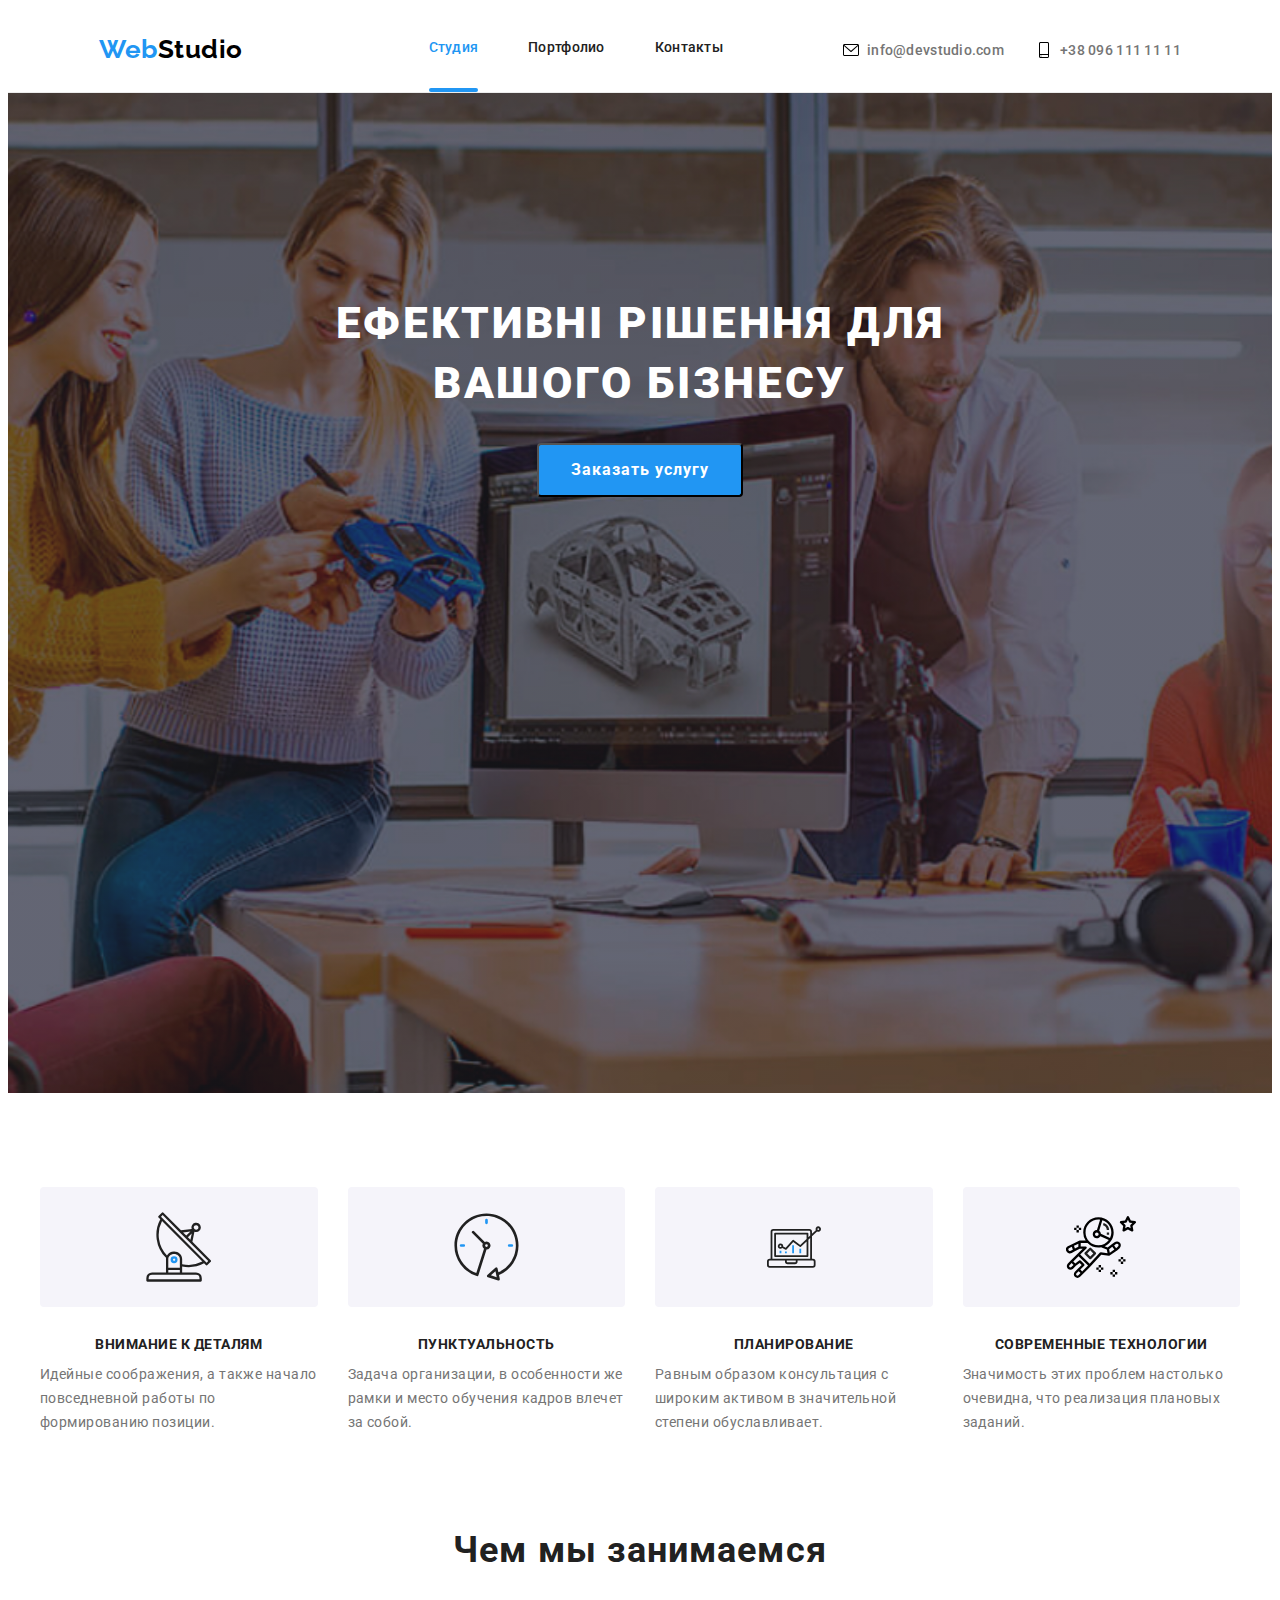
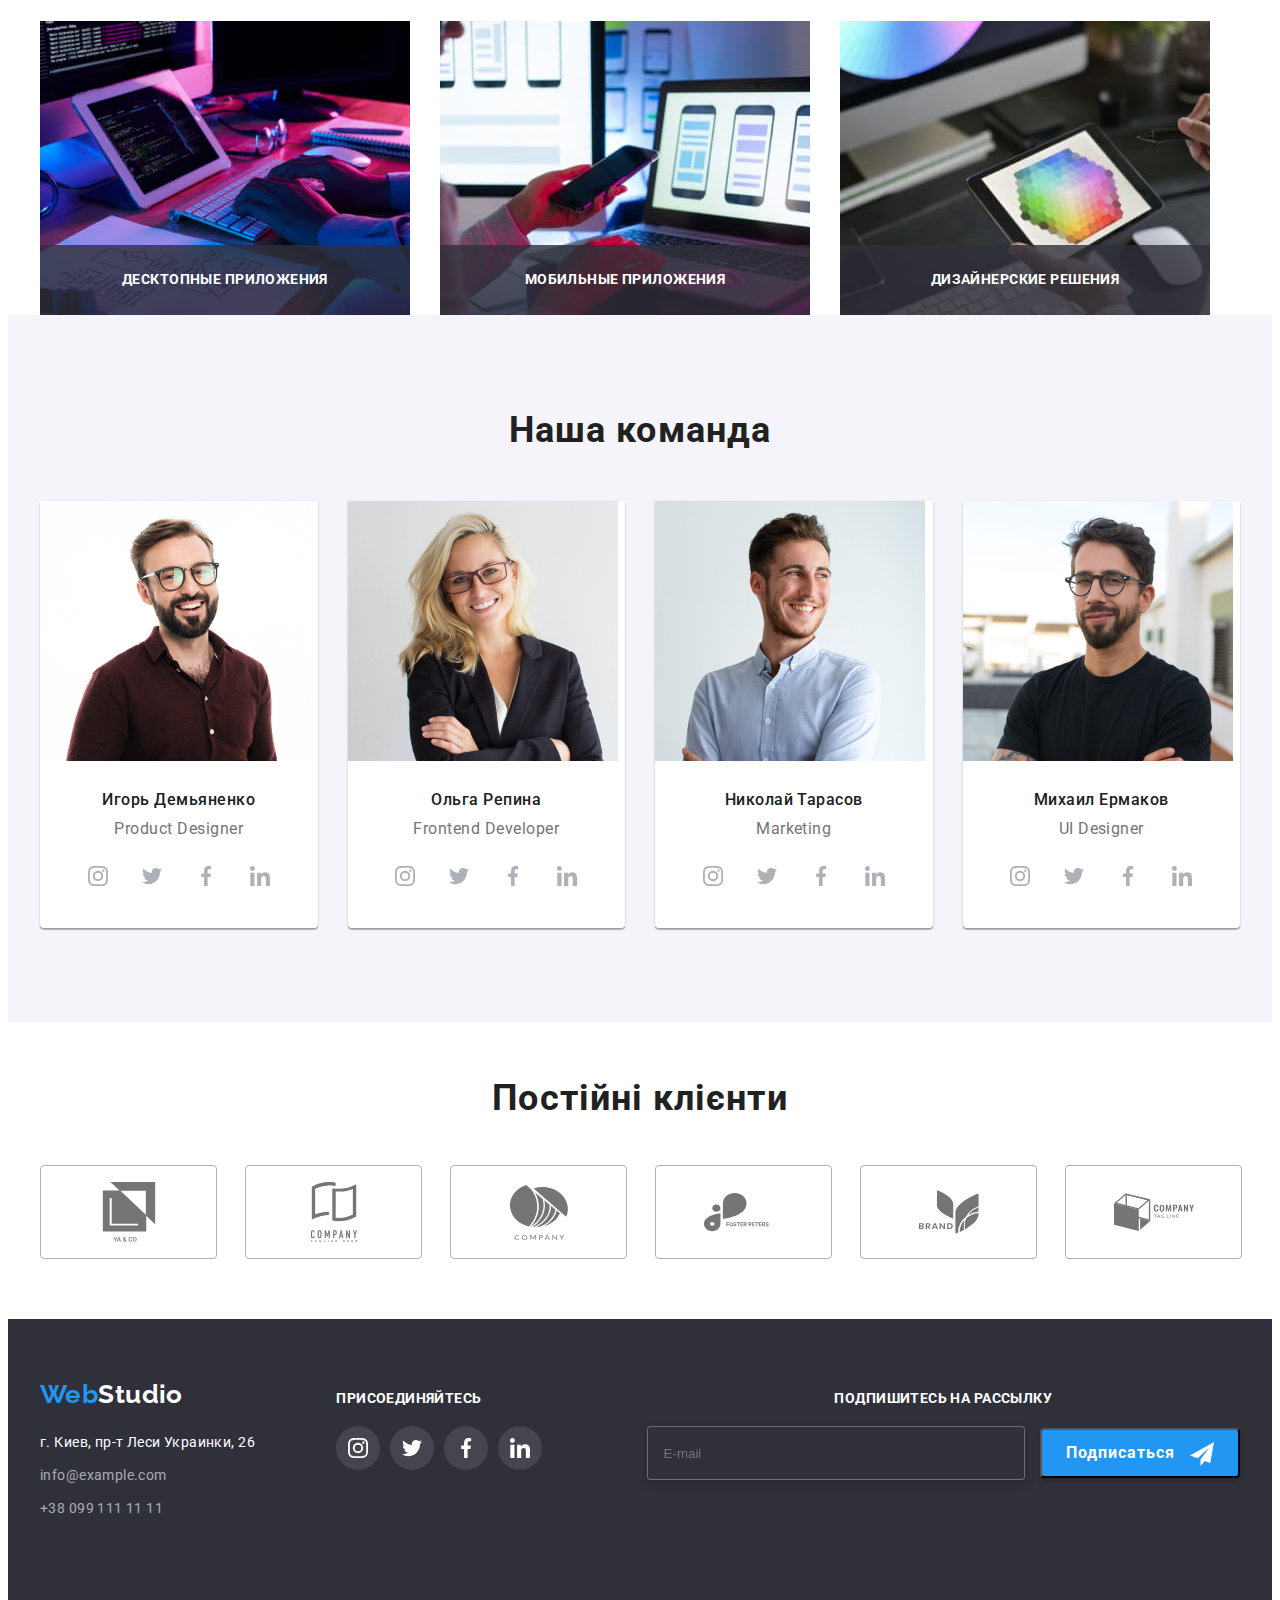
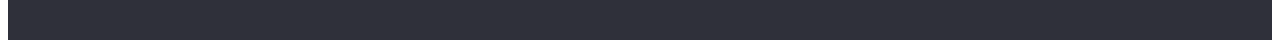
==== commit 0c84caa7: "fixbugs" ====
--- a/index.html
+++ b/index.html
@@ -56,7 +56,7 @@
                                 info@devstudio.com</a>
                         </li>
                         <li class="auth-navigation__item">
-                            <a class="auth-navigation__link" href="tel:+380961111111">
+                            <a class="auth-navigation__link auth-navigation-link__phone" href="tel:+380961111111">
                             <svg class="contact-icon" width="16px" height="16px">
                                 <use href="./images/symbol-defs.svg#icon-smartphone"></use>
                             </svg>
--- a/css/main.min.css
+++ b/css/main.min.css
@@ -1 +1 @@
-:root{--accent-color: #2196f3;--text-color-black: #212121;--text-color-gray: #757575;--white-color: #ffffff;--absolute-black: #000000;--grid-row-gap: 30px;--grid-column-gap: 30px;--bg-gradient: linear-gradient(to right, rgba(47, 48, 58, 0.4), rgba(47, 48, 58, 0.4));--bg-color-button: #188CE8}body{font-family:Roboto,sans-serif;font-style:normal;color:var(--text-color-gray);letter-spacing:.03em}h1,h2,h3,h4,h5,h6,p,ul{margin-top:0;margin-bottom:0;padding-top:0;padding-bottom:0}.container{margin-right:auto;margin-left:auto;padding-right:15px;padding-left:15px}@media screen and (min-width: 480px){.container{width:480px}}@media screen and (min-width: 768px){.container{width:768px}}@media screen and (min-width: 1200px){.container{width:1200px}}img{display:block;max-width:100%;height:auto}ul,ol{margin:0;padding:0;list-style-type:none}a{text-decoration:none}.header{background-color:var(--white-color);border-bottom:#ececec 1px solid}.header__list{margin-left:auto;list-style:none;display:flex;transition:250ms;transition-timing-function:cubic-bezier(0.4, 0, 0.2, 1)}.header__item{margin-right:50px}.header__item:last-child{margin-right:0}.header__address{display:flex;font-weight:500;font-size:14px;line-height:1.14;letter-spacing:.02em;text-decoration:none;color:var(--text-color-gray);align-items:center;transition:250ms;transition-timing-function:cubic-bezier(0.4, 0, 0.2, 1)}.header__address:hover,.header__address:focus{color:var(--accent-color);transition:250ms;transition-timing-function:cubic-bezier(0.4, 0, 0.2, 1)}.logo{margin-right:93px;font-family:Raleway;font-weight:700;font-size:26px;line-height:1.2;text-decoration:none;color:var(--absolute-black)}.logo__accent{color:var(--accent-color)}.backdrop .backdrop{position:fixed;top:0;left:0;width:100%;height:100%;background:rgba(0,0,0,.2);transition:opacity .5s,visibility .5s}.backdrop.is-hidden{opacity:0;pointer-events:none;visibility:hidden}.confirmation{display:flex;align-items:center;justify-content:center;font-family:"Roboto";font-style:normal;font-weight:400;font-size:12px;line-height:1.71;letter-spacing:.03em;color:var(--text-color-gray)}@media screen and (min-width: 768px){.confirmation{font-weight:400;font-size:12px;line-height:14px;letter-spacing:.03em;color:var(--text-color-gray)}}@media screen and (min-width: 1200px){.confirmation{font-weight:400;font-size:14px;line-height:24px;letter-spacing:.03em;color:var(--text-color-gray)}}.confirmation-input__checkbox{position:absolute;top:0;left:0;pointer-events:none;appearance:none}.confirmation__icon{width:16px;height:15px;margin-right:7px;background-origin:border-box;border:2px solid #212121;border-radius:2px;transition:background-color 250ms cubic-bezier(0.4, 0, 0.2, 1),border-color 250ms cubic-bezier(0.4, 0, 0.2, 1);display:flex;align-items:baseline}.confirmation-input__checkbox:checked+.confirmation__icon{opacity:1;border:none;background-color:#2196f3}.confirmation__agreement{text-decoration-line:underline;color:var(--accent-color);display:flex;font-weight:400;font-size:12px;line-height:14px;letter-spacing:.03em}.section__clients{padding-top:60px;padding-bottom:60px}@media screen and (max-width: 1200px){.section__clients{padding-top:94px;padding-bottom:94px}}.section__title-clients{margin-bottom:30px;font-family:"Roboto";font-style:normal;font-weight:700;font-size:28px;line-height:33px;text-align:center;letter-spacing:.03em;color:#212121}@media screen and (min-width: 1200px){.section__title-clients{margin-bottom:50px;font-size:36px}}.client__item{margin:15px}@media screen and (max-width: 767px){.client__item{width:calc((100% - 60px)/2)}}@media screen and (min-width: 768px)and (max-width: 1199px){.client__item{width:calc((100% - 90px)/3)}}@media screen and (min-width: 1200px){.client__item{width:calc(100% - 30px)}}.client__list{display:flex;justify-content:center;margin:-15px}@media screen and (max-width: 1199px){.client__list{flex-wrap:wrap}}.clients{display:flex;justify-content:center;align-items:center;width:100%;height:92px;border:1px solid #afb1b8;border-radius:4px;color:inherit}.clients:hover,.clients:focus{border-color:var(--accent-color);color:var(--accent-color);transition:250ms;transition-timing-function:cubic-bezier(0.4, 0, 0.2, 1)}.client__logo{fill:currentColor;display:flex;justify-content:center;align-items:center;transition:250ms;transition-timing-function:cubic-bezier(0.4, 0, 0.2, 1)}.container__clients{margin-right:auto;margin-left:auto;padding-left:15px;padding-right:15px}@media screen and (min-width: 480px){.container__clients{width:480px}}@media screen and (min-width: 768px){.container__clients{width:768px}}@media screen and (min-width: 1200px){.container__clients{width:1200px}}.details__section{background-color:var(--white-color);padding-top:60px;padding-bottom:60px}@media screen and (min-width: 768px){.details__section{padding-top:60px;padding-bottom:60px}}@media screen and (min-width: 1200px){.details__section{padding-top:94px;padding-bottom:94px}}.details__item{width:100%}@media screen and (min-width: 768px){.details__item{width:calc((100% - 30px)/2)}}@media screen and (min-width: 1200px){.details__item{width:calc((100% - 90px)/4)}}.details__item:last-child{margin-right:0}.details__list{display:flex;flex-wrap:wrap;gap:30px;list-style:none;padding-left:0px}.details__title{width:100%;font-weight:700;font-size:14px;line-height:1.14;color:var(--text-color-black);margin-bottom:10px;text-transform:uppercase;text-align:center}@media screen and (min-width: 480px){.details__title{text-align:center}}.details__text{font-weight:400;font-size:14px;line-height:1.71;color:var(--text-color-gray)}.section__title{font-family:"Roboto";font-style:normal;font-weight:700;font-size:36px;line-height:42px;text-align:center;letter-spacing:.03em;color:var(--text-color-black);margin-bottom:50px}@media screen and (min-width: 480px){.section__title{text-align:center}}.visually-hidden{position:absolute;width:1px;height:1px;margin:-1px;border:0;padding:0;white-space:nowrap;clip-path:inset(100%);clip:rect(0 0 0 0);overflow:hidden}.footer{padding-top:60px;padding-bottom:60px;background-color:#2f303a;font-style:normal;font-weight:400;font-size:14px;line-height:1.71;letter-spacing:.03em;text-align:center}@media screen and (min-width: 1200px){.footer{text-align:left}}.footer__logo{display:inline-block;font-family:Raleway,serif;font-weight:700;font-size:26px;line-height:1.2;text-decoration:none;color:var(--white-color);margin-bottom:20px}.footer__icon-social:not(:last-child){margin-right:10px}.footer__team-social{display:flex;width:44px;height:44px;border:none;border-radius:50%;list-style:none;margin-left:0px;margin-right:0px;cursor:pointer;justify-content:center;align-items:center;fill:#fff;background:rgba(255,255,255,.1);transition:250ms;transition-timing-function:cubic-bezier(0.4, 0, 0.2, 1)}.footer__team-social:hover,.footer__team-social:focus{background-color:#2196f3;fill:#fff;transition:250ms;transition-timing-function:cubic-bezier(0.4, 0, 0.2, 1)}.container__footer-social{display:flex;align-items:baseline}@media screen and (max-width: 1199px){.footer__flex{display:flex;flex-wrap:wrap;justify-content:center;align-items:baseline;column-gap:165px}}@media screen and (min-width: 1200px){.footer__flex{display:flex;flex-wrap:nowrap;align-items:baseline;justify-content:space-between}}.footer--main{text-align:center;margin-bottom:60px}@media screen and (min-width: 1200px){.footer--main{text-align:left}}.join__list{display:flex;flex-direction:column;align-items:center;margin-bottom:60px}@media screen and (min-width: 768px){.join__list{margin-bottom:0}}@media screen and (min-width: 1200px){.join__list{margin-left:70px;align-items:flex-start}}.footer__team-social-items{display:flex;align-items:center;list-style:none;margin-left:0px;padding:0px;width:100%;height:100%;color:#fff;transition:250ms;transition-timing-function:cubic-bezier(0.4, 0, 0.2, 1)}.address__list{list-style:none;padding-left:0}.address__item{font-weight:400;font-size:14px;line-height:1.71;text-decoration:none;font-style:normal;color:var(--white-color);margin-bottom:9px}.address__item:last-child{margin-bottom:0px}.address__link{color:rgba(255,255,255,.6);text-decoration:none}.address__link:hover,.address__link:focus{color:var(--accent-color);transition:250ms;transition-timing-function:cubic-bezier(0.4, 0, 0.2, 1)}.join{width:145px;height:16px;font-family:"Roboto";font-style:normal;font-weight:700;font-size:14px;line-height:16px;letter-spacing:.03em;text-transform:uppercase;color:#fff;margin-bottom:20px}@media screen and (max-width: 1199px){.footer--form{text-align:center}}@media screen and (min-width: 1200px){.footer--form{align-items:flex-end;margin-left:93px}}.footer-form__container{display:flex;flex-direction:column;align-items:center}.form-field{margin-bottom:20px}.footer__form-label{display:block;margin-bottom:20px;font-family:"Roboto";font-style:normal;font-weight:700;font-size:14px;line-height:16px;letter-spacing:.03em;text-transform:uppercase;color:#fff}.footer__form-input{width:100%;height:50px;margin-bottom:20px;padding-left:16px;color:#fff;border:1px solid rgba(255,255,255,.3);filter:drop-shadow(0px 4px 4px rgba(0, 0, 0, 0.15));border-radius:4px;background-color:#2f303a}@media screen and (min-width: 480px){.footer__form-input{width:450px}}@media screen and (min-width: 1200px){.footer__form-input{width:358px}}.footer__form-button{width:200px;height:50px;font-family:"Roboto";font-style:normal;font-weight:700;font-size:16px;line-height:1.88;letter-spacing:.06em;color:var(--white-color);background:var(--accent-color);box-shadow:0px 4px 4px rgba(0,0,0,.15);border-radius:4px}@media screen and (min-width: 1200px){.footer__form-button{margin-left:12px}}.footer__form-icon{fill:#fff;margin-left:10px;vertical-align:middle}.form__field{position:relative;left:0;top:0;margin-bottom:10px;font-family:"Roboto";font-style:normal;font-weight:400;font-size:12px;line-height:14px;letter-spacing:.01em;color:var(--text-color-gray)}.form__field-label{display:block;font-family:"Roboto";font-style:normal;font-weight:400;font-size:12px;line-height:14px;letter-spacing:.01em;color:#757575;margin-bottom:4px}.form__field-input{font-family:"Roboto";font-style:normal;font-weight:400;font-size:12px;line-height:14px;letter-spacing:.01em;color:#757575;width:100%;padding:11px 12px 11px 42px;border:1px solid rgba(33,33,33,.2);border-radius:4px;outline:none;transition:border-color 250ms cubic-bezier(0.4, 0, 0.2, 1)}.form__field-input:hover,.form__field-input:focus{color:#2196f3;border:1px solid #2196f3;border-radius:4px}.form__field-input:hover+.form__field-icon,.form__field-input:focus+.form__field-icon,.form__field-input:active+.form__field-icon{fill:#2196f3}.form__field-inner{position:relative}.form__field-icon{position:absolute;top:50%;left:12px;transform:translateY(-50%);fill:CurrentColor;transition:fill 250ms cubic-bezier(0.4, 0, 0.2, 1);color:#212121;padding-right:15px;width:30px;height:12px}.form__field-texarea{resize:none;padding:12px 16px;height:120px}.form-field__button{display:block;margin-left:auto;margin-right:auto;margin-top:30px;width:200px;height:50px;padding:10px 52px;font-family:"Roboto";font-style:normal;font-weight:700;font-size:16px;line-height:1.88;letter-spacing:.06em;color:#fff;cursor:pointer;background:#2196f3;box-shadow:0px 4px 4px rgba(0,0,0,.15);border-radius:4px;border:0;transition:box-shadow 250ms cubic-bezier(0.4, 0, 0.2, 1)}.form-field__button:focus,.form-field__button:active{box-shadow:0px 4px 4px rgba(0,0,0,.15)}.header{background-color:var(--white-color);border-bottom:#ececec 1px solid}.header__list{margin-left:auto;list-style:none;display:flex;transition:250ms;transition-timing-function:cubic-bezier(0.4, 0, 0.2, 1)}.header__item{margin-right:50px}.header__item:last-child{margin-right:0}.header__address{display:flex;font-weight:500;font-size:14px;line-height:1.14;letter-spacing:.02em;text-decoration:none;color:var(--text-color-gray);align-items:center;transition:250ms;transition-timing-function:cubic-bezier(0.4, 0, 0.2, 1)}.header__address:hover,.header__address:focus{color:var(--accent-color);transition:250ms;transition-timing-function:cubic-bezier(0.4, 0, 0.2, 1)}.hero__section{background-color:#2f303a;text-align:center;width:100%}.hero__title{font-family:"Roboto";font-style:normal;font-weight:900;font-size:26px;line-height:42px;text-align:center;letter-spacing:.06em;text-transform:uppercase;color:#fff;margin-left:auto;margin-right:auto;margin-bottom:30px;max-width:700px}@media screen and (max-width: 1199px){.hero__title{font-size:26px;line-height:1.61;margin-bottom:30px}}.hero__btn{font-family:Roboto,sans-serif;font-weight:700;font-size:16px;line-height:1.87;letter-spacing:.06em;background-color:var(--accent-color);color:var(--white-color);border-radius:4px;padding-top:10px;padding-bottom:10px;padding-left:32px;padding-right:32px;cursor:pointer}.hero__btn:hover,.hero__btnn:focus{background-color:var(--bg-color-button);color:var(--white-color);cursor:pointer;box-shadow:0px 4px 4px rgba(0,0,0,.15);border-radius:4px;transition:250ms;transition-timing-function:cubic-bezier(0.4, 0, 0.2, 1)}.icon-mail{margin-right:10px;fill:currentColor}.icon-mail:hover,.icon-mail:focus{color:var(--accent-color);transition:250ms;transition-timing-function:cubic-bezier(0.4, 0, 0.2, 1)}.icon-telefon{margin-right:10px;fill:currentColor}.icon-telefon:hover,.icon-telefon:focus{color:var(--accent-color);transition:250ms;transition-timing-function:cubic-bezier(0.4, 0, 0.2, 1)}.details__icon-sputnik{height:120px;display:flex;align-items:center;justify-content:center;background-color:#f5f4fa;margin-bottom:30px;border-radius:4px}.details__icon-watch{height:120px;display:flex;align-items:center;justify-content:center;background-color:#f5f4fa;margin-bottom:30px;border-radius:4px}.details__icon-clock{height:120px;display:flex;align-items:center;justify-content:center;background-color:#f5f4fa;margin-bottom:30px;border-radius:4px}.details__icon-nout{height:120px;display:flex;align-items:center;justify-content:center;background-color:#f5f4fa;margin-bottom:30px;border-radius:4px}.details__icon-astronaut{height:120px;display:flex;align-items:center;justify-content:center;background-color:#f5f4fa;margin-bottom:30px;border-radius:4px}.logo{margin-right:93px;font-family:Raleway;font-weight:700;font-size:26px;line-height:1.2;text-decoration:none;color:var(--absolute-black)}.logo__accent{color:var(--accent-color)}.modal{position:absolute;top:50%;left:50%;transform:translate(-50%, -50%);overflow-y:scroll;background:#fff;box-shadow:0px 1px 3px rgba(0,0,0,.12),0px 1px 1px rgba(0,0,0,.14),0px 2px 1px rgba(0,0,0,.2);border-radius:4px}@media screen and (min-width: 480px)and (max-width: 1199px){.modal{width:450px}}@media screen and (min-width: 1200px){.modal{min-width:528px;min-height:581px}}.modal__close{padding:40px}.modal__close-button{position:absolute;top:8px;right:8px;width:30px;height:30px;background:#fff;border:1px solid rgba(0,0,0,.1);border-radius:50%;cursor:pointer}.modal__close-button:hover .modal__close-icon,.modal__close-button:focus .modal__close-icon{fill:#2196f3}.modal__close-icon{fill:#000;transition:fill 250ms cubic-bezier(0.4, 0, 0.2, 1)}.modal__title{margin-bottom:12px;font-family:"Roboto";font-style:normal;font-weight:700;font-size:20px;line-height:30px;text-align:center;letter-spacing:.03em;color:var(--text-color-black)}@media screen and (min-width: 1200px){.modal__title{font-family:"Roboto";font-style:normal;font-weight:700;font-size:20px;line-height:23px;text-align:center;letter-spacing:.03em}}.navigation{display:flex;align-items:center;justify-content:center;min-height:60px}@media screen and (max-width: 768px){.navigation{justify-content:space-between}}.mobile-button{display:inline-flex;background-color:rgba(0,0,0,0);margin:0;padding:0;border:none;cursor:pointer;z-index:990}@media screen and (min-width: 768px){.mobile-button{display:none}}.mobile-button__icon-close{width:40px;height:40px}.mobile-button:hover .mobile-button__icon-open{fill:#2196f3}.mobile-button:focus .mobile-button__icon-open{fill:#2196f3}.mobile-button:hover .mobile-button__icon-close{fill:#2196f3}.mobile-button__icon-close{display:none}.mobile-button.is-open .mobile-button__icon-close{display:block}.mobile-button.is-open .mobile-button__icon-open{display:none}.close-burger{position:fixed;top:20px;right:25px}.menu-container{background-color:#fff;padding:48px 40px;text-align:center}@media screen and (max-width: 767px){.menu-container{display:none;position:fixed;top:0;left:0;width:100vw;height:100vh;z-index:900}.menu-container.is-open{display:flex;flex-direction:column;justify-content:space-between}}@media screen and (min-width: 768px){.menu-container{display:flex;justify-content:center;align-items:center;padding:0}}@media screen and (min-width: 1200px){.menu-container{gap:30px}}.site-navigation{display:flex;flex-direction:column;align-items:flex-start}@media screen and (max-width: 768px){.site-navigation{margin-left:0}}@media screen and (min-width: 768px){.site-navigation{flex-direction:row;gap:50px;margin-left:0;margin-bottom:0}}@media screen and (min-width: 1200px){.site-navigation{margin-left:93px}}.site-navigation__link{display:block;padding-top:16px;padding-bottom:16px;font-style:normal;font-weight:500;font-size:40px;line-height:1.14;letter-spacing:.02em;color:#212121;transition:250ms;transition-timing-function:cubic-bezier(0.4, 0, 0.2, 1)}.site-navigation__link:hover,.site-navigation__link:focus{color:#2196f3;transition:250ms;transition-timing-function:cubic-bezier(0.4, 0, 0.2, 1)}@media screen and (min-width: 768px){.site-navigation__link{padding-top:32px;padding-bottom:32px;font-size:14px;line-height:1.14}}.current-session::after{content:"";display:block;width:100%;height:4px;background:#2196f3;border-radius:2px}@media screen and (max-width: 768px){.current-session::after{display:none}}.current-session--link{color:#2196f3}.auth-navigation{display:flex;flex-direction:column-reverse}@media screen and (max-width: 768px){.auth-navigation{margin-bottom:64px}}@media screen and (min-width: 768px){.auth-navigation{flex-direction:column;justify-content:center;margin-bottom:0;margin-left:90px}}@media screen and (min-width: 1200px){.auth-navigation{display:flex;flex-direction:row;align-items:center}}@media screen and (min-width: 768px)and (max-width: 1199px){.auth-navigation__item{margin-left:0}}@media screen and (min-width: 1200px){.auth-navigation__item:first-child{margin-right:32px}}.auth-navigation__link{display:flex;padding-top:16px;padding-bottom:16px;color:var(--secondary-color);font-style:normal;font-weight:500;font-size:14px;line-height:1.15;letter-spacing:.02em;transition:250ms;transition-timing-function:cubic-bezier(0.4, 0, 0.2, 1)}@media screen and (max-width: 768px){.auth-navigation__link{font-size:34px;line-height:1.17}}@media screen and (min-width: 768px)and (max-width: 1200px){.auth-navigation__link{padding:5px 0px;font-size:12px;line-height:1.14;padding-bottom:10px}}@media screen and (min-width: 1200px){.auth-navigation__link{padding-top:32px;padding-bottom:32px}}.auth-navigation__link:hover,.auth-navigation__link:focus{color:#2196f3;transition:250ms;transition-timing-function:cubic-bezier(0.4, 0, 0.2, 1)}.auth-navigation__link:hover .contact-icon,.auth-navigation__link:focus .contact-icon{fill:#2196f3;transition:250ms;transition-timing-function:cubic-bezier(0.4, 0, 0.2, 1)}.contact-icon{display:flex;fill:var(--secondary-color);margin-right:10px;display:none}.contact-icon:hover{fill:var(--secondary-color)}@media screen and (min-width: 768px){.contact-icon{display:block}}@media screen and (min-width: 768px){.contact-icon{margin-right:8px}}.mobile-list{display:flex}@media screen and (min-width: 768px){.mobile-list{display:none}}.mobile-list__item{border-right:1px solid rgba(33,33,33,.2);margin-right:10px}.mobile-list__link{padding-right:10px;text-decoration:none;color:#2196f3;font-size:18px}.overlay{background-image:var(--bg-gradient),url(../images/hero-bg-mob.jpg);background-position:center;background-size:cover;background-repeat:no-repeat;background-color:#2f303a;margin-left:auto;margin-right:auto;padding-top:118px;padding-bottom:118px}@media screen and (min-width: 768px){.overlay{background-image:var(--bg-gradient),url(../images/hero-bg-tablet.jpg);background-position:center;background-size:cover;background-repeat:no-repeat;background-color:#2f303a;margin-left:auto;margin-right:auto}}@media screen and (min-width: 1200px){.overlay{height:600px;background-image:var(--bg-gradient),url(../images/hero-bg-desk.jpg);background-position:center;background-size:cover;background-repeat:no-repeat;background-color:#2f303a;margin-left:auto;margin-right:auto}}.portfolio-main{background-color:var(--white-color)}.portfolio-section{padding-top:94px;padding-bottom:94px}.btn-list{display:flex;margin-bottom:40px;flex-wrap:wrap;gap:8px}@media screen and (max-width: 767px){.btn-list{display:flex;margin-bottom:40px;flex-wrap:wrap;gap:8px}}@media screen and (min-width: 768px){.btn-list{justify-content:center}}@media screen and (min-width: 1200px){.btn-list{margin-bottom:60px}}.portfolio-button{font-family:Roboto,sans-serif;font-weight:500;font-size:16px;line-height:1.62;background-color:#f5f4fa;color:var(--text-color-black);border-radius:4px;border:1px solid #f5f4fa}.portfolio-button:hover,.portfolio-button:focus{background-color:#2196f3;color:#fff;cursor:pointer;box-shadow:0px 3px 1px rgba(0,0,0,.1),0px 1px 2px rgba(0,0,0,.08),0px 2px 2px rgba(0,0,0,.12);border-radius:4px;transition:250ms;transition-timing-function:cubic-bezier(0.4, 0, 0.2, 1)}.portfolio__list{display:flex;flex-wrap:wrap;gap:30px}@media screen and (min-width: 1200px){.portfolio__list{justify-content:center}}.portfolio__item{width:450px;background:#fff;border:1px solid #eee}@media screen and (min-width: 768px){.portfolio__item{width:354px}}@media screen and (min-width: 1200px){.portfolio__item{width:370px}}.portfolio__item:focus,.portfolio__item:hover{transition:250ms;transition-timing-function:cubic-bezier(0.4, 0, 0.2, 1);box-shadow:0px 1px 1px rgba(0,0,0,.12),0px 4px 4px rgba(0,0,0,.06),1px 4px 6px rgba(0,0,0,.16)}.portfolio__item:nth-child(3n){margin-right:0px}.portfolio__item:nth-last-child(-n+3){margin-bottom:0px}.portfolio__link{text-decoration:none}.portfolio-title{font-weight:700;font-size:18px;line-height:2;letter-spacing:.06em;color:var(--text-color-black);padding-bottom:4px}.portfolio__text{font-weight:400;font-size:16px;line-height:1.87;color:#757575;margin-top:4px;list-style:none}.portfolio-container{padding-top:20px;padding-left:24px;padding-bottom:20px;padding-right:24px;border-bottom:1px solid #eee;border-left:1px solid #eee;border-right:1px solid #eee}.portfolio-thumb{position:relative;overflow:hidden}.portfolio-overlay{position:absolute;top:0;right:0;width:100%;height:100%;padding:64px 24px;background-color:rgba(33,150,243,.9);transform:translateY(100%);transition:transform 250ms;transition-timing-function:cubic-bezier(0.4, 0, 0.2, 1)}.portfolio__item:hover .portfolio-overlay,.portfolio__item:focus .portfolio-overlay{transform:translateY(0)}.portfolio-overlay-description{font-family:"Roboto";font-style:normal;font-weight:400;font-size:18px;line-height:1.56;letter-spacing:.03em;color:#fff}.portfolio-list__description{padding-left:24px;padding-bottom:20px;padding-top:20px}.portfolio-list__title{font-family:"Roboto";font-style:normal;font-weight:700;font-size:18px;line-height:36px;letter-spacing:.06em;color:#212121}.team__section{background-color:#f5f4fa;padding-top:94px;padding-bottom:94px;text-align:center}.team__list{display:flex;flex-wrap:wrap;gap:30px;list-style:none;padding-left:0px}.team__item{width:auto;margin-left:0;background-color:var(--white-color);box-shadow:0px 1px 3px rgba(0,0,0,.12),0px 1px 1px rgba(0,0,0,.14),0px 2px 1px rgba(0,0,0,.2);border-radius:0px 0px 4px 4px}@media screen and (min-width: 768px){.team__item{width:calc((100% - 30px)/2)}}@media screen and (min-width: 1200px){.team__item{width:calc((100% - 90px)/4)}}.team__title{font-weight:500;font-size:16px;line-height:1.18;color:var(--text-color-black);margin-bottom:10px}.team__text{font-weight:400;font-size:16px;line-height:1.18;color:var(--text-color-gray);margin-bottom:16px}.team__container{padding:30px}.team__social-items{display:flex;justify-content:center}.team__social-item:not(:last-child){margin-right:10px}.team__social-item{list-style:none;display:flex;margin-left:0px;padding:0px}.team__social-link{display:flex;width:44px;height:44px;border:none;border-radius:50%;list-style:none;margin-left:0px;margin-right:0px;cursor:pointer;justify-content:center;align-items:center;fill:#afb1b8;transition:250ms;transition-timing-function:cubic-bezier(0.4, 0, 0.2, 1)}.team__social-link:hover,.team__social-link:focus{background-color:#2196f3;fill:#fff;transition:250ms;transition-timing-function:cubic-bezier(0.4, 0, 0.2, 1)}.work__section{display:flex;justify-content:space-between;padding-top:0}@media screen and (max-width: 1200px){.work__section{display:none}}.work__list{list-style:none;display:flex;padding-left:0}.work__item{position:relative}.work__item:not(:last-child){margin-right:30px}.work__text{position:absolute;left:0;bottom:0;display:flex;justify-content:center;align-items:center;width:100%;height:70px;font-family:"Roboto";font-style:normal;font-weight:700;font-size:14px;line-height:1.14;text-align:center;letter-spacing:.03em;text-transform:uppercase;color:#fff;background:rgba(47,48,58,.8)}/*# sourceMappingURL=main.min.css.map */+:root{--accent-color: #2196f3;--text-color-black: #212121;--text-color-gray: #757575;--white-color: #ffffff;--absolute-black: #000000;--grid-row-gap: 30px;--grid-column-gap: 30px;--bg-gradient: linear-gradient(to right, rgba(47, 48, 58, 0.4), rgba(47, 48, 58, 0.4));--bg-color-button: #188CE8}body{font-family:Roboto,sans-serif;font-style:normal;color:var(--text-color-gray);letter-spacing:.03em}h1,h2,h3,h4,h5,h6,p,ul{margin-top:0;margin-bottom:0;padding-top:0;padding-bottom:0}.container{margin-right:auto;margin-left:auto;padding-right:15px;padding-left:15px}@media screen and (min-width: 480px){.container{width:480px}}@media screen and (min-width: 768px){.container{width:768px}}@media screen and (min-width: 1200px){.container{width:1200px}}img{display:block;max-width:100%;height:auto}ul,ol{margin:0;padding:0;list-style-type:none}a{text-decoration:none}.header{background-color:var(--white-color);border-bottom:#ececec 1px solid}.header__list{margin-left:auto;list-style:none;display:flex;transition:250ms;transition-timing-function:cubic-bezier(0.4, 0, 0.2, 1)}.header__item{margin-right:50px}.header__item:last-child{margin-right:0}.header__address{display:flex;font-weight:500;font-size:14px;line-height:1.14;letter-spacing:.02em;text-decoration:none;color:var(--text-color-gray);align-items:center;transition:250ms;transition-timing-function:cubic-bezier(0.4, 0, 0.2, 1)}.header__address:hover,.header__address:focus{color:var(--accent-color);transition:250ms;transition-timing-function:cubic-bezier(0.4, 0, 0.2, 1)}.logo{margin-right:93px;font-family:Raleway;font-weight:700;font-size:26px;line-height:1.2;text-decoration:none;color:var(--absolute-black)}.logo__accent{color:var(--accent-color)}.backdrop .backdrop{position:fixed;top:0;left:0;width:100%;height:100%;background:rgba(0,0,0,.2);transition:opacity .5s,visibility .5s}.backdrop.is-hidden{opacity:0;pointer-events:none;visibility:hidden}.confirmation{display:flex;align-items:center;justify-content:center;font-family:"Roboto";font-style:normal;font-weight:400;font-size:12px;line-height:1.71;letter-spacing:.03em;color:var(--text-color-gray)}@media screen and (min-width: 768px){.confirmation{font-weight:400;font-size:12px;line-height:14px;letter-spacing:.03em;color:var(--text-color-gray)}}@media screen and (min-width: 1200px){.confirmation{font-weight:400;font-size:14px;line-height:24px;letter-spacing:.03em;color:var(--text-color-gray)}}.confirmation-input__checkbox{position:absolute;top:0;left:0;pointer-events:none;appearance:none}.confirmation__icon{width:16px;height:15px;margin-right:7px;background-origin:border-box;border:2px solid #212121;border-radius:2px;transition:background-color 250ms cubic-bezier(0.4, 0, 0.2, 1),border-color 250ms cubic-bezier(0.4, 0, 0.2, 1);display:flex;align-items:baseline}.confirmation-input__checkbox:checked+.confirmation__icon{opacity:1;border:none;background-color:#2196f3}.confirmation__agreement{text-decoration-line:underline;color:var(--accent-color);display:flex;font-weight:400;font-size:12px;line-height:14px;letter-spacing:.03em}.section__clients{padding-top:60px;padding-bottom:60px}@media screen and (max-width: 1200px){.section__clients{padding-top:94px;padding-bottom:94px}}.section__title-clients{margin-bottom:30px;font-family:"Roboto";font-style:normal;font-weight:700;font-size:28px;line-height:33px;text-align:center;letter-spacing:.03em;color:#212121}@media screen and (min-width: 1200px){.section__title-clients{margin-bottom:50px;font-size:36px}}.client__item{margin:15px}@media screen and (max-width: 767px){.client__item{width:calc((100% - 60px)/2)}}@media screen and (min-width: 768px)and (max-width: 1199px){.client__item{width:calc((100% - 90px)/3)}}@media screen and (min-width: 1200px){.client__item{width:calc(100% - 30px)}}.client__list{display:flex;justify-content:center;margin:-15px}@media screen and (max-width: 1199px){.client__list{flex-wrap:wrap}}.clients{display:flex;justify-content:center;align-items:center;width:100%;height:92px;border:1px solid #afb1b8;border-radius:4px;color:inherit}.clients:hover,.clients:focus{border-color:var(--accent-color);color:var(--accent-color);transition:250ms;transition-timing-function:cubic-bezier(0.4, 0, 0.2, 1)}.client__logo{fill:currentColor;display:flex;justify-content:center;align-items:center;transition:250ms;transition-timing-function:cubic-bezier(0.4, 0, 0.2, 1)}.container__clients{margin-right:auto;margin-left:auto;padding-left:15px;padding-right:15px}@media screen and (min-width: 480px){.container__clients{width:480px}}@media screen and (min-width: 768px){.container__clients{width:768px}}@media screen and (min-width: 1200px){.container__clients{width:1200px}}.details__section{background-color:var(--white-color);padding-top:60px;padding-bottom:60px}@media screen and (min-width: 768px){.details__section{padding-top:60px;padding-bottom:60px}}@media screen and (min-width: 1200px){.details__section{padding-top:94px;padding-bottom:94px}}.details__item{width:100%}@media screen and (min-width: 768px){.details__item{width:calc((100% - 30px)/2)}}@media screen and (min-width: 1200px){.details__item{width:calc((100% - 90px)/4)}}.details__item:last-child{margin-right:0}.details__list{display:flex;flex-wrap:wrap;gap:30px;list-style:none;padding-left:0px}.details__title{width:100%;font-weight:700;font-size:14px;line-height:1.14;color:var(--text-color-black);margin-bottom:10px;text-transform:uppercase;text-align:center}@media screen and (min-width: 480px){.details__title{text-align:center}}.details__text{font-weight:400;font-size:14px;line-height:1.71;color:var(--text-color-gray)}.section__title{font-family:"Roboto";font-style:normal;font-weight:700;font-size:36px;line-height:42px;text-align:center;letter-spacing:.03em;color:var(--text-color-black);margin-bottom:50px}@media screen and (min-width: 480px){.section__title{text-align:center}}.visually-hidden{position:absolute;width:1px;height:1px;margin:-1px;border:0;padding:0;white-space:nowrap;clip-path:inset(100%);clip:rect(0 0 0 0);overflow:hidden}.footer{padding-top:60px;padding-bottom:60px;background-color:#2f303a;font-style:normal;font-weight:400;font-size:14px;line-height:1.71;letter-spacing:.03em;text-align:center}@media screen and (min-width: 1200px){.footer{text-align:left}}.footer__logo{display:inline-block;font-family:Raleway,serif;font-weight:700;font-size:26px;line-height:1.2;text-decoration:none;color:var(--white-color);margin-bottom:20px}.footer__icon-social:not(:last-child){margin-right:10px}.footer__team-social{display:flex;width:44px;height:44px;border:none;border-radius:50%;list-style:none;margin-left:0px;margin-right:0px;cursor:pointer;justify-content:center;align-items:center;fill:#fff;background:rgba(255,255,255,.1);transition:250ms;transition-timing-function:cubic-bezier(0.4, 0, 0.2, 1)}.footer__team-social:hover,.footer__team-social:focus{background-color:#2196f3;fill:#fff;transition:250ms;transition-timing-function:cubic-bezier(0.4, 0, 0.2, 1)}.container__footer-social{display:flex;align-items:baseline}@media screen and (max-width: 1199px){.footer__flex{display:flex;flex-wrap:wrap;justify-content:center;align-items:baseline;column-gap:165px}}@media screen and (min-width: 1200px){.footer__flex{display:flex;flex-wrap:nowrap;align-items:baseline;justify-content:space-between}}.footer--main{text-align:center;margin-bottom:60px}@media screen and (min-width: 1200px){.footer--main{text-align:left}}.join__list{display:flex;flex-direction:column;align-items:center;margin-bottom:60px}@media screen and (min-width: 768px){.join__list{margin-bottom:0}}@media screen and (min-width: 1200px){.join__list{margin-left:70px;align-items:flex-start}}.footer__team-social-items{display:flex;align-items:center;list-style:none;margin-left:0px;padding:0px;width:100%;height:100%;color:#fff;transition:250ms;transition-timing-function:cubic-bezier(0.4, 0, 0.2, 1)}.address__list{list-style:none;padding-left:0}.address__item{font-weight:400;font-size:14px;line-height:1.71;text-decoration:none;font-style:normal;color:var(--white-color);margin-bottom:9px}.address__item:last-child{margin-bottom:0px}.address__link{color:rgba(255,255,255,.6);text-decoration:none}.address__link:hover,.address__link:focus{color:var(--accent-color);transition:250ms;transition-timing-function:cubic-bezier(0.4, 0, 0.2, 1)}.join{width:145px;height:16px;font-family:"Roboto";font-style:normal;font-weight:700;font-size:14px;line-height:16px;letter-spacing:.03em;text-transform:uppercase;color:#fff;margin-bottom:20px}@media screen and (max-width: 1199px){.footer--form{text-align:center}}@media screen and (min-width: 1200px){.footer--form{align-items:flex-end;margin-left:93px}}.footer-form__container{display:flex;flex-direction:column;align-items:center}.form-field{margin-bottom:20px}.footer__form-label{display:block;margin-bottom:20px;font-family:"Roboto";font-style:normal;font-weight:700;font-size:14px;line-height:16px;letter-spacing:.03em;text-transform:uppercase;color:#fff}.footer__form-input{width:100%;height:50px;margin-bottom:20px;padding-left:16px;color:#fff;border:1px solid rgba(255,255,255,.3);filter:drop-shadow(0px 4px 4px rgba(0, 0, 0, 0.15));border-radius:4px;background-color:#2f303a}@media screen and (min-width: 480px){.footer__form-input{width:450px}}@media screen and (min-width: 1200px){.footer__form-input{width:358px}}.footer__form-button{width:200px;height:50px;font-family:"Roboto";font-style:normal;font-weight:700;font-size:16px;line-height:1.88;letter-spacing:.06em;color:var(--white-color);background:var(--accent-color);box-shadow:0px 4px 4px rgba(0,0,0,.15);border-radius:4px}@media screen and (min-width: 1200px){.footer__form-button{margin-left:12px}}.footer__form-icon{fill:#fff;margin-left:10px;vertical-align:middle}.form__field{position:relative;left:0;top:0;margin-bottom:10px;font-family:"Roboto";font-style:normal;font-weight:400;font-size:12px;line-height:14px;letter-spacing:.01em;color:var(--text-color-gray)}.form__field-label{display:block;font-family:"Roboto";font-style:normal;font-weight:400;font-size:12px;line-height:14px;letter-spacing:.01em;color:#757575;margin-bottom:4px}.form__field-input{font-family:"Roboto";font-style:normal;font-weight:400;font-size:12px;line-height:14px;letter-spacing:.01em;color:#757575;width:100%;padding:11px 12px 11px 42px;border:1px solid rgba(33,33,33,.2);border-radius:4px;outline:none;transition:border-color 250ms cubic-bezier(0.4, 0, 0.2, 1)}.form__field-input:hover,.form__field-input:focus{color:#2196f3;border:1px solid #2196f3;border-radius:4px}.form__field-input:hover+.form__field-icon,.form__field-input:focus+.form__field-icon,.form__field-input:active+.form__field-icon{fill:#2196f3}.form__field-inner{position:relative}.form__field-icon{position:absolute;top:50%;left:12px;transform:translateY(-50%);fill:CurrentColor;transition:fill 250ms cubic-bezier(0.4, 0, 0.2, 1);color:#212121;padding-right:15px;width:30px;height:12px}.form__field-texarea{resize:none;padding:12px 16px;height:120px}.form-field__button{display:block;margin-left:auto;margin-right:auto;margin-top:30px;width:200px;height:50px;padding:10px 52px;font-family:"Roboto";font-style:normal;font-weight:700;font-size:16px;line-height:1.88;letter-spacing:.06em;color:#fff;cursor:pointer;background:#2196f3;box-shadow:0px 4px 4px rgba(0,0,0,.15);border-radius:4px;border:0;transition:box-shadow 250ms cubic-bezier(0.4, 0, 0.2, 1)}.form-field__button:focus,.form-field__button:active{box-shadow:0px 4px 4px rgba(0,0,0,.15)}.header{background-color:var(--white-color);border-bottom:#ececec 1px solid}.header__list{margin-left:auto;list-style:none;display:flex;transition:250ms;transition-timing-function:cubic-bezier(0.4, 0, 0.2, 1)}.header__item{margin-right:50px}.header__item:last-child{margin-right:0}.header__address{display:flex;font-weight:500;font-size:14px;line-height:1.14;letter-spacing:.02em;text-decoration:none;color:var(--text-color-gray);align-items:center;transition:250ms;transition-timing-function:cubic-bezier(0.4, 0, 0.2, 1)}.header__address:hover,.header__address:focus{color:var(--accent-color);transition:250ms;transition-timing-function:cubic-bezier(0.4, 0, 0.2, 1)}.hero__section{background-color:#2f303a;text-align:center;width:100%}.hero__title{font-family:"Roboto";font-style:normal;font-weight:900;font-size:26px;line-height:42px;text-align:center;letter-spacing:.06em;text-transform:uppercase;color:#fff;margin-left:auto;margin-right:auto;margin-bottom:30px;max-width:700px}@media screen and (max-width: 1199px){.hero__title{width:360px;font-family:"Roboto";font-style:normal;font-weight:900;font-size:26px;line-height:42px;text-align:center;letter-spacing:.06em;text-transform:uppercase;color:var(--white-color);margin-bottom:30px}}@media screen and (min-width: 1200px){.hero__title{font-weight:900;font-size:44px;line-height:60px;text-align:center;letter-spacing:.06em;text-transform:uppercase;color:var(--white-color)}}.hero__btn{font-family:Roboto,sans-serif;font-weight:700;font-size:16px;line-height:1.87;letter-spacing:.06em;background-color:var(--accent-color);color:var(--white-color);border-radius:4px;padding-top:10px;padding-bottom:10px;padding-left:32px;padding-right:32px;cursor:pointer}.hero__btn:hover,.hero__btnn:focus{background-color:var(--bg-color-button);color:var(--white-color);cursor:pointer;box-shadow:0px 4px 4px rgba(0,0,0,.15);border-radius:4px;transition:250ms;transition-timing-function:cubic-bezier(0.4, 0, 0.2, 1)}.icon-mail{margin-right:10px;fill:currentColor}.icon-mail:hover,.icon-mail:focus{color:var(--accent-color);transition:250ms;transition-timing-function:cubic-bezier(0.4, 0, 0.2, 1)}.icon-telefon{margin-right:10px;fill:currentColor}.icon-telefon:hover,.icon-telefon:focus{color:var(--accent-color);transition:250ms;transition-timing-function:cubic-bezier(0.4, 0, 0.2, 1)}.details__icon-sputnik{height:120px;display:flex;align-items:center;justify-content:center;background-color:#f5f4fa;margin-bottom:30px;border-radius:4px}.details__icon-watch{height:120px;display:flex;align-items:center;justify-content:center;background-color:#f5f4fa;margin-bottom:30px;border-radius:4px}.details__icon-clock{height:120px;display:flex;align-items:center;justify-content:center;background-color:#f5f4fa;margin-bottom:30px;border-radius:4px}.details__icon-nout{height:120px;display:flex;align-items:center;justify-content:center;background-color:#f5f4fa;margin-bottom:30px;border-radius:4px}.details__icon-astronaut{height:120px;display:flex;align-items:center;justify-content:center;background-color:#f5f4fa;margin-bottom:30px;border-radius:4px}.logo{margin-right:93px;font-family:Raleway;font-weight:700;font-size:26px;line-height:1.2;text-decoration:none;color:var(--absolute-black)}.logo__accent{color:var(--accent-color)}.modal{position:absolute;top:50%;left:50%;transform:translate(-50%, -50%);overflow-y:scroll;background:#fff;box-shadow:0px 1px 3px rgba(0,0,0,.12),0px 1px 1px rgba(0,0,0,.14),0px 2px 1px rgba(0,0,0,.2);border-radius:4px}@media screen and (min-width: 480px)and (max-width: 1199px){.modal{width:450px}}@media screen and (min-width: 1200px){.modal{min-width:528px;min-height:581px}}.modal__close{padding:40px}.modal__close-button{position:absolute;top:8px;right:8px;width:30px;height:30px;background:#fff;border:1px solid rgba(0,0,0,.1);border-radius:50%;cursor:pointer}.modal__close-button:hover .modal__close-icon,.modal__close-button:focus .modal__close-icon{fill:#2196f3}.modal__close-icon{fill:#000;transition:fill 250ms cubic-bezier(0.4, 0, 0.2, 1)}.modal__title{margin-bottom:12px;font-family:"Roboto";font-style:normal;font-weight:700;font-size:20px;line-height:30px;text-align:center;letter-spacing:.03em;color:var(--text-color-black)}@media screen and (min-width: 1200px){.modal__title{font-family:"Roboto";font-style:normal;font-weight:700;font-size:20px;line-height:23px;text-align:center;letter-spacing:.03em}}.navigation{display:flex;align-items:center;justify-content:center;min-height:60px}@media screen and (max-width: 768px){.navigation{justify-content:space-between}}.mobile-button{display:inline-flex;background-color:rgba(0,0,0,0);margin:0;padding:0;border:none;cursor:pointer;z-index:990}@media screen and (min-width: 768px){.mobile-button{display:none}}.mobile-button__icon-close{width:40px;height:40px}.mobile-button:hover .mobile-button__icon-open{fill:#2196f3}.mobile-button:focus .mobile-button__icon-open{fill:#2196f3}.mobile-button:hover .mobile-button__icon-close{fill:#2196f3}.mobile-button__icon-close{display:none}.mobile-button.is-open .mobile-button__icon-close{display:block}.mobile-button.is-open .mobile-button__icon-open{display:none}.close-burger{position:fixed;top:20px;right:25px}.menu-container{background-color:#fff;padding:48px 40px;text-align:center}@media screen and (max-width: 767px){.menu-container{display:none;position:fixed;top:0;left:0;width:100vw;height:100vh;z-index:900}.menu-container.is-open{display:flex;flex-direction:column;justify-content:space-between}}@media screen and (min-width: 768px){.menu-container{display:flex;justify-content:center;align-items:center;padding:0}}@media screen and (min-width: 1200px){.menu-container{gap:30px}}.site-navigation{display:flex;flex-direction:column;align-items:flex-start}@media screen and (max-width: 768px){.site-navigation{margin-left:0}}@media screen and (min-width: 768px){.site-navigation{flex-direction:row;gap:50px;margin-left:0;margin-bottom:0}}@media screen and (min-width: 1200px){.site-navigation{margin-left:93px}}.site-navigation__link{display:block;padding-top:16px;padding-bottom:16px;font-style:normal;font-weight:500;font-size:40px;line-height:1.14;letter-spacing:.02em;color:#212121;transition:250ms;transition-timing-function:cubic-bezier(0.4, 0, 0.2, 1)}.site-navigation__link:hover,.site-navigation__link:focus{color:#2196f3;transition:250ms;transition-timing-function:cubic-bezier(0.4, 0, 0.2, 1)}@media screen and (min-width: 768px){.site-navigation__link{padding-top:32px;padding-bottom:32px;font-size:14px;line-height:1.14}}.current-session::after{content:"";display:block;width:100%;height:4px;background:#2196f3;border-radius:2px}@media screen and (max-width: 768px){.current-session::after{display:none}}.current-session--link{color:#2196f3}.auth-navigation{display:flex;flex-direction:column-reverse}@media screen and (max-width: 768px){.auth-navigation{margin-bottom:64px}}@media screen and (min-width: 768px){.auth-navigation{flex-direction:column;justify-content:center;margin-bottom:0;margin-left:90px}}@media screen and (min-width: 1200px){.auth-navigation{display:flex;flex-direction:row;align-items:center}}@media screen and (min-width: 768px)and (max-width: 1199px){.auth-navigation__item{margin-left:0}}@media screen and (min-width: 1200px){.auth-navigation__item:first-child{margin-right:32px}}.auth-navigation__link{display:flex;padding-top:16px;padding-bottom:16px;color:var(--secondary-color);font-style:normal;font-weight:500;font-size:14px;line-height:1.15;letter-spacing:.02em;transition:250ms;transition-timing-function:cubic-bezier(0.4, 0, 0.2, 1)}@media screen and (max-width: 768px){.auth-navigation__link{font-size:34px;line-height:1.17}}@media screen and (min-width: 768px)and (max-width: 1200px){.auth-navigation__link{padding:5px 0px;font-size:12px;line-height:1.14;padding-bottom:10px}}@media screen and (min-width: 1200px){.auth-navigation__link{padding-top:32px;padding-bottom:32px}}.auth-navigation__link:hover,.auth-navigation__link:focus{color:#2196f3;transition:250ms;transition-timing-function:cubic-bezier(0.4, 0, 0.2, 1)}.auth-navigation__link:hover .contact-icon,.auth-navigation__link:focus .contact-icon{fill:#2196f3;transition:250ms;transition-timing-function:cubic-bezier(0.4, 0, 0.2, 1)}@media screen and (max-width: 768px){.auth-navigation-link__phone{color:#2196f3}}.contact-icon{display:flex;fill:var(--secondary-color);margin-right:10px;display:none}.contact-icon:hover{fill:var(--secondary-color)}@media screen and (min-width: 768px){.contact-icon{display:block}}@media screen and (min-width: 768px){.contact-icon{margin-right:8px}}.mobile-list{display:flex}@media screen and (min-width: 768px){.mobile-list{display:none}}.mobile-list__item{border-right:1px solid rgba(33,33,33,.2);margin-right:10px}.mobile-list__link{padding-right:10px;text-decoration:none;color:#2196f3;font-size:18px}.overlay{background-image:var(--bg-gradient),url(../images/hero-bg-mob.jpg);background-position:center;background-size:cover;background-repeat:no-repeat;background-color:#2f303a;margin-left:auto;margin-right:auto;padding-top:118px;padding-bottom:118px}@media screen and (min-width: 768px){.overlay{background-image:var(--bg-gradient),url(../images/hero-bg-tablet.jpg);background-position:center;background-size:cover;background-repeat:no-repeat;background-color:#2f303a;margin-left:auto;margin-right:auto}}@media screen and (min-width: 1200px){.overlay{height:600px;background-image:var(--bg-gradient),url(../images/hero-bg-desk.jpg);background-position:center;background-size:cover;background-repeat:no-repeat;background-color:#2f303a;margin-left:auto;margin-right:auto;padding-bottom:200px;padding-top:200px}}.portfolio-main{background-color:var(--white-color)}.portfolio-section{padding-top:94px;padding-bottom:94px}.btn-list{display:flex;margin-bottom:40px;flex-wrap:wrap;gap:8px}@media screen and (max-width: 767px){.btn-list{display:flex;margin-bottom:40px;flex-wrap:wrap;gap:8px}}@media screen and (min-width: 768px){.btn-list{justify-content:center}}@media screen and (min-width: 1200px){.btn-list{margin-bottom:60px}}.portfolio-button{font-family:Roboto,sans-serif;font-weight:500;font-size:16px;line-height:1.62;background-color:#f5f4fa;color:var(--text-color-black);border-radius:4px;border:1px solid #f5f4fa}.portfolio-button:hover,.portfolio-button:focus{background-color:#2196f3;color:#fff;cursor:pointer;box-shadow:0px 3px 1px rgba(0,0,0,.1),0px 1px 2px rgba(0,0,0,.08),0px 2px 2px rgba(0,0,0,.12);border-radius:4px;transition:250ms;transition-timing-function:cubic-bezier(0.4, 0, 0.2, 1)}.portfolio__list{display:flex;flex-wrap:wrap;gap:30px}@media screen and (min-width: 1200px){.portfolio__list{justify-content:center}}.portfolio__item{width:450px;background:#fff;border:1px solid #eee}@media screen and (min-width: 768px){.portfolio__item{width:354px}}@media screen and (min-width: 1200px){.portfolio__item{width:370px}}.portfolio__item:focus,.portfolio__item:hover{transition:250ms;transition-timing-function:cubic-bezier(0.4, 0, 0.2, 1);box-shadow:0px 1px 1px rgba(0,0,0,.12),0px 4px 4px rgba(0,0,0,.06),1px 4px 6px rgba(0,0,0,.16)}.portfolio__item:nth-child(3n){margin-right:0px}.portfolio__item:nth-last-child(-n+3){margin-bottom:0px}.portfolio__link{text-decoration:none}.portfolio-title{font-weight:700;font-size:18px;line-height:2;letter-spacing:.06em;color:var(--text-color-black);padding-bottom:4px}.portfolio__text{font-weight:400;font-size:16px;line-height:1.87;color:#757575;margin-top:4px;list-style:none}.portfolio-container{padding-top:20px;padding-left:24px;padding-bottom:20px;padding-right:24px;border-bottom:1px solid #eee;border-left:1px solid #eee;border-right:1px solid #eee}.portfolio-thumb{position:relative;overflow:hidden}.portfolio-overlay{position:absolute;top:0;right:0;width:100%;height:100%;padding:64px 24px;background-color:rgba(33,150,243,.9);transform:translateY(100%);transition:transform 250ms;transition-timing-function:cubic-bezier(0.4, 0, 0.2, 1)}.portfolio__item:hover .portfolio-overlay,.portfolio__item:focus .portfolio-overlay{transform:translateY(0)}.portfolio-overlay-description{font-family:"Roboto";font-style:normal;font-weight:400;font-size:18px;line-height:1.56;letter-spacing:.03em;color:#fff}.portfolio-list__description{padding-left:24px;padding-bottom:20px;padding-top:20px}.portfolio-list__title{font-family:"Roboto";font-style:normal;font-weight:700;font-size:18px;line-height:36px;letter-spacing:.06em;color:#212121}.team__section{background-color:#f5f4fa;padding-top:94px;padding-bottom:94px;text-align:center}.team__list{display:flex;flex-wrap:wrap;gap:30px;list-style:none;padding-left:0px}.team__item{width:auto;margin-left:0;background-color:var(--white-color);box-shadow:0px 1px 3px rgba(0,0,0,.12),0px 1px 1px rgba(0,0,0,.14),0px 2px 1px rgba(0,0,0,.2);border-radius:0px 0px 4px 4px}@media screen and (min-width: 768px){.team__item{width:calc((100% - 30px)/2)}}@media screen and (min-width: 1200px){.team__item{width:calc((100% - 90px)/4)}}.team__title{font-weight:500;font-size:16px;line-height:1.18;color:var(--text-color-black);margin-bottom:10px}.team__text{font-weight:400;font-size:16px;line-height:1.18;color:var(--text-color-gray);margin-bottom:16px}.team__container{padding:30px}.team__social-items{display:flex;justify-content:center}.team__social-item:not(:last-child){margin-right:10px}.team__social-item{list-style:none;display:flex;margin-left:0px;padding:0px}.team__social-link{display:flex;width:44px;height:44px;border:none;border-radius:50%;list-style:none;margin-left:0px;margin-right:0px;cursor:pointer;justify-content:center;align-items:center;fill:#afb1b8;transition:250ms;transition-timing-function:cubic-bezier(0.4, 0, 0.2, 1)}.team__social-link:hover,.team__social-link:focus{background-color:#2196f3;fill:#fff;transition:250ms;transition-timing-function:cubic-bezier(0.4, 0, 0.2, 1)}.work__section{display:flex;justify-content:space-between;padding-top:0}@media screen and (max-width: 1200px){.work__section{display:none}}.work__list{list-style:none;display:flex;padding-left:0}.work__item{position:relative}.work__item:not(:last-child){margin-right:30px}.work__text{position:absolute;left:0;bottom:0;display:flex;justify-content:center;align-items:center;width:100%;height:70px;font-family:"Roboto";font-style:normal;font-weight:700;font-size:14px;line-height:1.14;text-align:center;letter-spacing:.03em;text-transform:uppercase;color:#fff;background:rgba(47,48,58,.8)}/*# sourceMappingURL=main.min.css.map */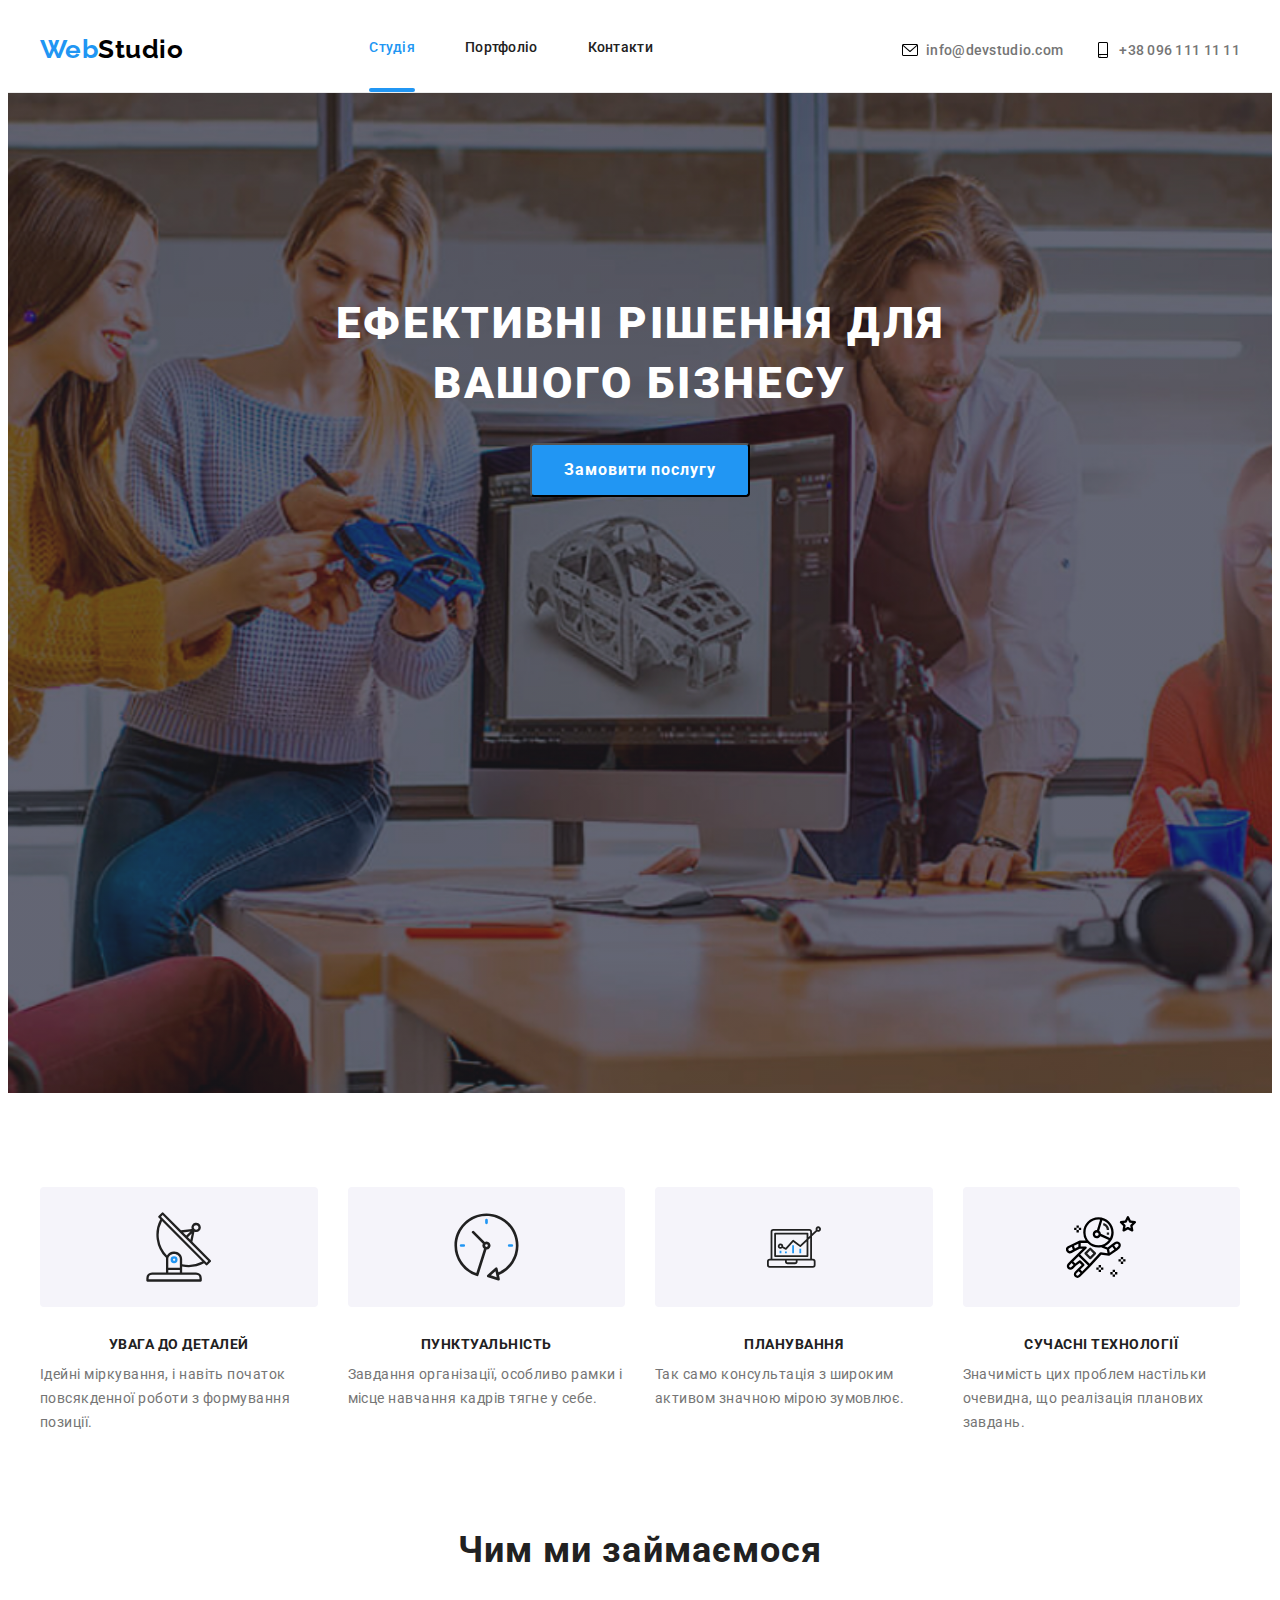
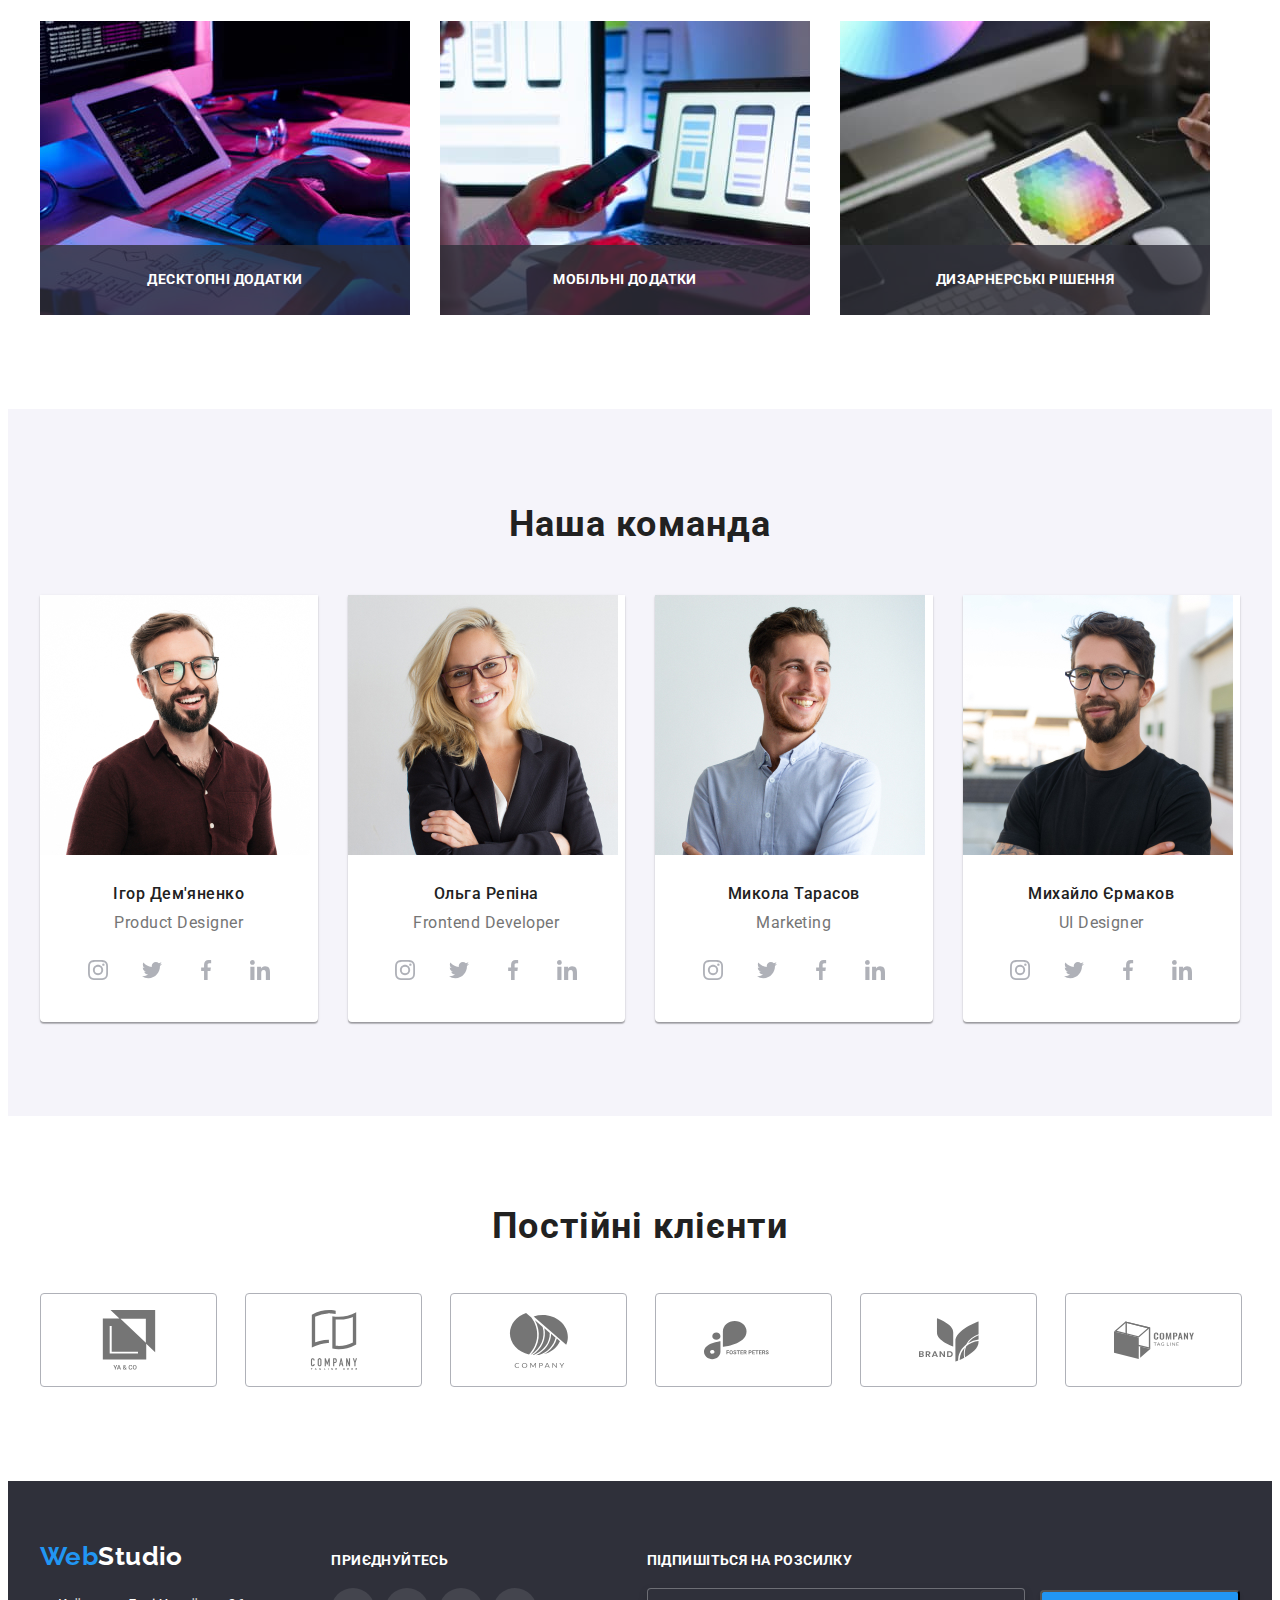
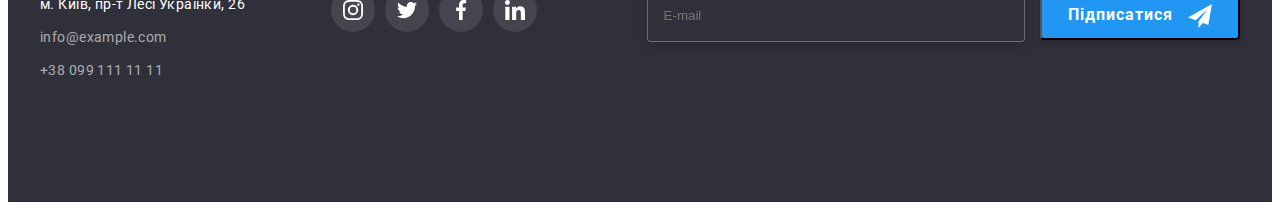
==== commit 08b1c3ca: "add Ukrainian language" ====
--- a/index.html
+++ b/index.html
@@ -5,7 +5,7 @@
         <meta charset="UTF-8" />
         <meta http-equiv="X-UA-Compatible" content="IE=edge" />
         <meta name="viewport" content="width=device-width, initial-scale=1.0" />
-        <title>Студия</title>
+        <title>Web Studio</title>
         <link rel="preconnect" href="https://fonts.googleapis.com" />
         <link rel="preconnect" href="https://fonts.gstatic.com" crossorigin />
         <link
@@ -40,12 +40,12 @@
                     <ul  class="site-navigation">
                         <li class="site-navigation__item ">
                             <div class="current-session">
-                                <a class="site-navigation__link current-session--link" href="./index.html">Студия</a>
+                                <a class="site-navigation__link current-session--link" href="./index.html">Студія</a>
                             </div>    
                         </li>
                         <li class="site-navigation__item">
-                            <a class="site-navigation__link" href="./portfolio.html">Портфолио</a></li>
-                        <li class="site-navigation__item"><a class="site-navigation__link" href="#">Контакты</a></li>
+                            <a class="site-navigation__link" href="./portfolio.html">Портфоліо</a></li>
+                        <li class="site-navigation__item"><a class="site-navigation__link" href="#">Контакти</a></li>
                     </ul>
                     <ul class="auth-navigation">
                         <li class="auth-navigation__item">
@@ -86,7 +86,7 @@
              <section class="hero__section overlay">
                 <div class="container">
                 <h1 class="hero__title">Ефективні рішення для  вашого бізнесу</h1>
-                <button type="button" class="hero__btn" data-modal-open width="30" height="30">Заказать услугу</button>
+                <button type="button" class="hero__btn" data-modal-open width="30" height="30">Замовити послугу</button>
                 </div>
             </section> 
 
@@ -105,9 +105,9 @@
                             </svg>
                         </div>
                             <h3 class="details__title">
-                            внимание к деталям</h3>
+                            увага до деталей</h3>
                             <p class="details__text">
-                                Идейные соображения, а также начало повседневной работы по формированию позиции.
+                                Ідейні міркування, і навіть початок повсякденної роботи з формування позиції.
                             </p>
                         </li>
                         <li class="details__item">
@@ -117,9 +117,9 @@
                             </svg>
                             </div>
                             <h3 class="details__title">
-                                пунктуальность</h3>
+                                пунктуальність</h3>
                             <p class="details__text">
-                                Задача организации, в особенности же рамки и место обучения кадров влечет за собой.
+                                Завдання організації, особливо рамки і місце навчання кадрів тягне у себе.
                             </p>
                         </li>
                         <li class="details__item">
@@ -129,9 +129,9 @@
                             </svg>
                             </div>
                             <h3 class="details__title">
-                                планирование</h3>
+                                планування</h3>
                             <p class="details__text">
-                                Равным образом консультация с широким активом в значительной степени обуславливает.
+                                Так само консультація з широким активом значною мірою зумовлює.
                             </p>
                         </li>
                         <li class="details__item">
@@ -141,9 +141,9 @@
                                 </svg>
                             </div>
                             <h3 class="details__title">
-                                современные технологии</h3>
+                                сучасні технології</h3>
                             <p class="details__text">
-                                Значимость этих проблем настолько очевидна, что реализация плановых заданий.
+                                Значимість цих проблем настільки очевидна, що реалізація планових завдань.
                             </p>
                         </li>
                     </ul>
@@ -152,24 +152,24 @@
             <!--Our work-->
              <section class="work__section">
                 <div class="container">
-                    <h2 class="section__title">Чем мы занимаемся</h2>
+                    <h2 class="section__title">Чим ми займаємося</h2>
                     <ul class="work__list">
                         <li class="work__item">
                             <img src="./images/htmlwork.jpg" alt="верстка сайта" width="370" />
-                            <p class="work__text">Десктопные приложения</p>
+                            <p class="work__text">Десктопні додатки</p>
                         </li>
 
                         <li class="work__item">
                         <img
                          src="./images/phone.jpg" alt="создание приложений" width="370" /></a>
-                        <p class="work__text">Мобильные приложения</p>    
+                        <p class="work__text">Мобільні додатки</p>    
                         </li>
 
                         <li class="work__item">
                         <img
                        
                          src="./images/tablet.jpg" alt="оформление" width="370" /></a>
-                        <p class="work__text">Дизайнерские решения</p>    
+                        <p class="work__text">Дизарнерські рішення</p>    
                         </li>
                     </ul>
                 </div>
@@ -202,7 +202,7 @@
                            </picture>
                             
                             <div class="team__container">
-                            <h3 class="team__title">Игорь Демьяненко</h3>
+                            <h3 class="team__title">Ігор Дем'яненко</h3>
                             <p class="team__text">Product Designer</p>
                             <ul class="team__social-items">
                             <li class="team__social-item">
@@ -259,7 +259,7 @@
                             src="./images/frontenddeveloper.jpg" alt="frontenddeveloper" />
                            </picture>
                             <div class="team__container">
-                            <h3 class="team__title">Ольга Репина</h3>
+                            <h3 class="team__title">Ольга Репіна</h3>
                             <p class="team__text">Frontend Developer</p>
                             <ul class="team__social-items">
                                 <li class="team__social-item">
@@ -316,7 +316,7 @@
                              src="./images/marketing.jpg" alt="marketing"/>
                            </picture>
                             <div class="team__container">
-                            <h3 class="team__title">Николай Тарасов</h3>
+                            <h3 class="team__title">Микола Тарасов</h3>
                             <p class="team__text">Marketing</p>
                             <ul class="team__social-items">
                                 <li class="team__social-item">
@@ -373,7 +373,7 @@
                              src="./images/uidesigner.jpg" alt="uidesigner" />
                            </picture>
                             <div class="team__container">
-                            <h3 class="team__title">Михаил Ермаков</h3>
+                            <h3 class="team__title">Михайло Єрмаков</h3>
                             <p class="team__text">UI Designer</p>
                             <ul class="team__social-items">
                                 <li class="team__social-item">
@@ -465,7 +465,7 @@
                 <a href="/" class="footer__logo"><span class="logo__accent">Web</span>Studio</a>
                 <address class="address">
                     <ul class="address__list">
-                        <li class="address__item">г. Киев, пр-т Леси Украинки, 26</li>
+                        <li class="address__item">м. Київ, пр-т Лесі Українки, 26</li>
                         <li class="address__item">
                             <a class="address__link" href="mailto:info@example.com">info@example.com</a>
                         </li>
@@ -477,7 +477,7 @@
             </div>
 
             <div class="join__list">
-                <p class="join">присоединяйтесь</p>
+                <p class="join">приєднуйтесь</p>
                 <ul class="footer__team-social-items">
                     <li class="footer__icon-social">
                         <a href="#" class="footer__team-social">
@@ -511,11 +511,11 @@
             </div>
             <div class="footer--form">
                 <form class="footer-form__container">
-                    <label class="footer__form-label" for="e-mail">Подпишитесь на рассылку</label>
+                    <label class="footer__form-label" for="e-mail">Підпишіться на розсилку</label>
                     <div class="footer__form-submit">
                     <input class="footer__form-input" id="e-mail" type="email" name="e-mail" placeholder="E-mail">
                     <button class="footer__form-button" type="submit">
-                        Подписаться
+                        Підписатися
                         <svg class="footer__form-icon" width="24px" height="24px" aria-hidden="true">
                             <use href="./images/symbol-defs.svg#icon-icon-send"></use>
                         </svg>
@@ -573,7 +573,7 @@
                     </div>
                     </div>
                     <div class="form-field">
-                        <label class="form__field-label" for="comment">Комментарий</label>
+                        <label class="form__field-label" for="comment">Комментар</label>
                         <textarea class="form__field-input form__field-texarea" id="comment" name="feedback" rows="5"
                             placeholder="Введите текст" required></textarea>
                     </div>
@@ -584,10 +584,10 @@
                                 <use href="./images/symbol-defs.svg#icon-check-1"></use>
                             </svg>
                         </span>
-                        Соглашаюсь с рассылкой и принимаю
-                        <a class="confirmation__agreement" href="">Условия договора</a>
+                        Погоджуюся з розсилкою та приймаю
+                        <a class="confirmation__agreement" href="">Умови договору</a>
                     </label>
-                                <button type="submit" class="form-field__button">Отправить</button>
+                                <button type="submit" class="form-field__button">Відправити</button>
                             
                     </form>
                 
--- a/css/main.min.css
+++ b/css/main.min.css
@@ -1 +1 @@
-:root{--accent-color: #2196f3;--text-color-black: #212121;--text-color-gray: #757575;--white-color: #ffffff;--absolute-black: #000000;--grid-row-gap: 30px;--grid-column-gap: 30px;--bg-gradient: linear-gradient(to right, rgba(47, 48, 58, 0.4), rgba(47, 48, 58, 0.4));--bg-color-button: #188CE8}body{font-family:Roboto,sans-serif;font-style:normal;color:var(--text-color-gray);letter-spacing:.03em}h1,h2,h3,h4,h5,h6,p,ul{margin-top:0;margin-bottom:0;padding-top:0;padding-bottom:0}.container{margin-right:auto;margin-left:auto;padding-right:15px;padding-left:15px}@media screen and (min-width: 480px){.container{width:480px}}@media screen and (min-width: 768px){.container{width:768px}}@media screen and (min-width: 1200px){.container{width:1200px}}img{display:block;max-width:100%;height:auto}ul,ol{margin:0;padding:0;list-style-type:none}a{text-decoration:none}.header{background-color:var(--white-color);border-bottom:#ececec 1px solid}.header__list{margin-left:auto;list-style:none;display:flex;transition:250ms;transition-timing-function:cubic-bezier(0.4, 0, 0.2, 1)}.header__item{margin-right:50px}.header__item:last-child{margin-right:0}.header__address{display:flex;font-weight:500;font-size:14px;line-height:1.14;letter-spacing:.02em;text-decoration:none;color:var(--text-color-gray);align-items:center;transition:250ms;transition-timing-function:cubic-bezier(0.4, 0, 0.2, 1)}.header__address:hover,.header__address:focus{color:var(--accent-color);transition:250ms;transition-timing-function:cubic-bezier(0.4, 0, 0.2, 1)}.logo{margin-right:93px;font-family:Raleway;font-weight:700;font-size:26px;line-height:1.2;text-decoration:none;color:var(--absolute-black)}.logo__accent{color:var(--accent-color)}.backdrop .backdrop{position:fixed;top:0;left:0;width:100%;height:100%;background:rgba(0,0,0,.2);transition:opacity .5s,visibility .5s}.backdrop.is-hidden{opacity:0;pointer-events:none;visibility:hidden}.confirmation{display:flex;align-items:center;justify-content:center;font-family:"Roboto";font-style:normal;font-weight:400;font-size:12px;line-height:1.71;letter-spacing:.03em;color:var(--text-color-gray)}@media screen and (min-width: 768px){.confirmation{font-weight:400;font-size:12px;line-height:14px;letter-spacing:.03em;color:var(--text-color-gray)}}@media screen and (min-width: 1200px){.confirmation{font-weight:400;font-size:14px;line-height:24px;letter-spacing:.03em;color:var(--text-color-gray)}}.confirmation-input__checkbox{position:absolute;top:0;left:0;pointer-events:none;appearance:none}.confirmation__icon{width:16px;height:15px;margin-right:7px;background-origin:border-box;border:2px solid #212121;border-radius:2px;transition:background-color 250ms cubic-bezier(0.4, 0, 0.2, 1),border-color 250ms cubic-bezier(0.4, 0, 0.2, 1);display:flex;align-items:baseline}.confirmation-input__checkbox:checked+.confirmation__icon{opacity:1;border:none;background-color:#2196f3}.confirmation__agreement{text-decoration-line:underline;color:var(--accent-color);display:flex;font-weight:400;font-size:12px;line-height:14px;letter-spacing:.03em}.section__clients{padding-top:60px;padding-bottom:60px}@media screen and (max-width: 1200px){.section__clients{padding-top:94px;padding-bottom:94px}}.section__title-clients{margin-bottom:30px;font-family:"Roboto";font-style:normal;font-weight:700;font-size:28px;line-height:33px;text-align:center;letter-spacing:.03em;color:#212121}@media screen and (min-width: 1200px){.section__title-clients{margin-bottom:50px;font-size:36px}}.client__item{margin:15px}@media screen and (max-width: 767px){.client__item{width:calc((100% - 60px)/2)}}@media screen and (min-width: 768px)and (max-width: 1199px){.client__item{width:calc((100% - 90px)/3)}}@media screen and (min-width: 1200px){.client__item{width:calc(100% - 30px)}}.client__list{display:flex;justify-content:center;margin:-15px}@media screen and (max-width: 1199px){.client__list{flex-wrap:wrap}}.clients{display:flex;justify-content:center;align-items:center;width:100%;height:92px;border:1px solid #afb1b8;border-radius:4px;color:inherit}.clients:hover,.clients:focus{border-color:var(--accent-color);color:var(--accent-color);transition:250ms;transition-timing-function:cubic-bezier(0.4, 0, 0.2, 1)}.client__logo{fill:currentColor;display:flex;justify-content:center;align-items:center;transition:250ms;transition-timing-function:cubic-bezier(0.4, 0, 0.2, 1)}.container__clients{margin-right:auto;margin-left:auto;padding-left:15px;padding-right:15px}@media screen and (min-width: 480px){.container__clients{width:480px}}@media screen and (min-width: 768px){.container__clients{width:768px}}@media screen and (min-width: 1200px){.container__clients{width:1200px}}.details__section{background-color:var(--white-color);padding-top:60px;padding-bottom:60px}@media screen and (min-width: 768px){.details__section{padding-top:60px;padding-bottom:60px}}@media screen and (min-width: 1200px){.details__section{padding-top:94px;padding-bottom:94px}}.details__item{width:100%}@media screen and (min-width: 768px){.details__item{width:calc((100% - 30px)/2)}}@media screen and (min-width: 1200px){.details__item{width:calc((100% - 90px)/4)}}.details__item:last-child{margin-right:0}.details__list{display:flex;flex-wrap:wrap;gap:30px;list-style:none;padding-left:0px}.details__title{width:100%;font-weight:700;font-size:14px;line-height:1.14;color:var(--text-color-black);margin-bottom:10px;text-transform:uppercase;text-align:center}@media screen and (min-width: 480px){.details__title{text-align:center}}.details__text{font-weight:400;font-size:14px;line-height:1.71;color:var(--text-color-gray)}.section__title{font-family:"Roboto";font-style:normal;font-weight:700;font-size:36px;line-height:42px;text-align:center;letter-spacing:.03em;color:var(--text-color-black);margin-bottom:50px}@media screen and (min-width: 480px){.section__title{text-align:center}}.visually-hidden{position:absolute;width:1px;height:1px;margin:-1px;border:0;padding:0;white-space:nowrap;clip-path:inset(100%);clip:rect(0 0 0 0);overflow:hidden}.footer{padding-top:60px;padding-bottom:60px;background-color:#2f303a;font-style:normal;font-weight:400;font-size:14px;line-height:1.71;letter-spacing:.03em;text-align:center}@media screen and (min-width: 1200px){.footer{text-align:left}}.footer__logo{display:inline-block;font-family:Raleway,serif;font-weight:700;font-size:26px;line-height:1.2;text-decoration:none;color:var(--white-color);margin-bottom:20px}.footer__icon-social:not(:last-child){margin-right:10px}.footer__team-social{display:flex;width:44px;height:44px;border:none;border-radius:50%;list-style:none;margin-left:0px;margin-right:0px;cursor:pointer;justify-content:center;align-items:center;fill:#fff;background:rgba(255,255,255,.1);transition:250ms;transition-timing-function:cubic-bezier(0.4, 0, 0.2, 1)}.footer__team-social:hover,.footer__team-social:focus{background-color:#2196f3;fill:#fff;transition:250ms;transition-timing-function:cubic-bezier(0.4, 0, 0.2, 1)}.container__footer-social{display:flex;align-items:baseline}@media screen and (max-width: 1199px){.footer__flex{display:flex;flex-wrap:wrap;justify-content:center;align-items:baseline;column-gap:165px}}@media screen and (min-width: 1200px){.footer__flex{display:flex;flex-wrap:nowrap;align-items:baseline;justify-content:space-between}}.footer--main{text-align:center;margin-bottom:60px}@media screen and (min-width: 1200px){.footer--main{text-align:left}}.join__list{display:flex;flex-direction:column;align-items:center;margin-bottom:60px}@media screen and (min-width: 768px){.join__list{margin-bottom:0}}@media screen and (min-width: 1200px){.join__list{margin-left:70px;align-items:flex-start}}.footer__team-social-items{display:flex;align-items:center;list-style:none;margin-left:0px;padding:0px;width:100%;height:100%;color:#fff;transition:250ms;transition-timing-function:cubic-bezier(0.4, 0, 0.2, 1)}.address__list{list-style:none;padding-left:0}.address__item{font-weight:400;font-size:14px;line-height:1.71;text-decoration:none;font-style:normal;color:var(--white-color);margin-bottom:9px}.address__item:last-child{margin-bottom:0px}.address__link{color:rgba(255,255,255,.6);text-decoration:none}.address__link:hover,.address__link:focus{color:var(--accent-color);transition:250ms;transition-timing-function:cubic-bezier(0.4, 0, 0.2, 1)}.join{width:145px;height:16px;font-family:"Roboto";font-style:normal;font-weight:700;font-size:14px;line-height:16px;letter-spacing:.03em;text-transform:uppercase;color:#fff;margin-bottom:20px}@media screen and (max-width: 1199px){.footer--form{text-align:center}}@media screen and (min-width: 1200px){.footer--form{align-items:flex-end;margin-left:93px}}.footer-form__container{display:flex;flex-direction:column;align-items:center}.form-field{margin-bottom:20px}.footer__form-label{display:block;margin-bottom:20px;font-family:"Roboto";font-style:normal;font-weight:700;font-size:14px;line-height:16px;letter-spacing:.03em;text-transform:uppercase;color:#fff}.footer__form-input{width:100%;height:50px;margin-bottom:20px;padding-left:16px;color:#fff;border:1px solid rgba(255,255,255,.3);filter:drop-shadow(0px 4px 4px rgba(0, 0, 0, 0.15));border-radius:4px;background-color:#2f303a}@media screen and (min-width: 480px){.footer__form-input{width:450px}}@media screen and (min-width: 1200px){.footer__form-input{width:358px}}.footer__form-button{width:200px;height:50px;font-family:"Roboto";font-style:normal;font-weight:700;font-size:16px;line-height:1.88;letter-spacing:.06em;color:var(--white-color);background:var(--accent-color);box-shadow:0px 4px 4px rgba(0,0,0,.15);border-radius:4px}@media screen and (min-width: 1200px){.footer__form-button{margin-left:12px}}.footer__form-icon{fill:#fff;margin-left:10px;vertical-align:middle}.form__field{position:relative;left:0;top:0;margin-bottom:10px;font-family:"Roboto";font-style:normal;font-weight:400;font-size:12px;line-height:14px;letter-spacing:.01em;color:var(--text-color-gray)}.form__field-label{display:block;font-family:"Roboto";font-style:normal;font-weight:400;font-size:12px;line-height:14px;letter-spacing:.01em;color:#757575;margin-bottom:4px}.form__field-input{font-family:"Roboto";font-style:normal;font-weight:400;font-size:12px;line-height:14px;letter-spacing:.01em;color:#757575;width:100%;padding:11px 12px 11px 42px;border:1px solid rgba(33,33,33,.2);border-radius:4px;outline:none;transition:border-color 250ms cubic-bezier(0.4, 0, 0.2, 1)}.form__field-input:hover,.form__field-input:focus{color:#2196f3;border:1px solid #2196f3;border-radius:4px}.form__field-input:hover+.form__field-icon,.form__field-input:focus+.form__field-icon,.form__field-input:active+.form__field-icon{fill:#2196f3}.form__field-inner{position:relative}.form__field-icon{position:absolute;top:50%;left:12px;transform:translateY(-50%);fill:CurrentColor;transition:fill 250ms cubic-bezier(0.4, 0, 0.2, 1);color:#212121;padding-right:15px;width:30px;height:12px}.form__field-texarea{resize:none;padding:12px 16px;height:120px}.form-field__button{display:block;margin-left:auto;margin-right:auto;margin-top:30px;width:200px;height:50px;padding:10px 52px;font-family:"Roboto";font-style:normal;font-weight:700;font-size:16px;line-height:1.88;letter-spacing:.06em;color:#fff;cursor:pointer;background:#2196f3;box-shadow:0px 4px 4px rgba(0,0,0,.15);border-radius:4px;border:0;transition:box-shadow 250ms cubic-bezier(0.4, 0, 0.2, 1)}.form-field__button:focus,.form-field__button:active{box-shadow:0px 4px 4px rgba(0,0,0,.15)}.header{background-color:var(--white-color);border-bottom:#ececec 1px solid}.header__list{margin-left:auto;list-style:none;display:flex;transition:250ms;transition-timing-function:cubic-bezier(0.4, 0, 0.2, 1)}.header__item{margin-right:50px}.header__item:last-child{margin-right:0}.header__address{display:flex;font-weight:500;font-size:14px;line-height:1.14;letter-spacing:.02em;text-decoration:none;color:var(--text-color-gray);align-items:center;transition:250ms;transition-timing-function:cubic-bezier(0.4, 0, 0.2, 1)}.header__address:hover,.header__address:focus{color:var(--accent-color);transition:250ms;transition-timing-function:cubic-bezier(0.4, 0, 0.2, 1)}.hero__section{background-color:#2f303a;text-align:center;width:100%}.hero__title{font-family:"Roboto";font-style:normal;font-weight:900;font-size:26px;line-height:42px;text-align:center;letter-spacing:.06em;text-transform:uppercase;color:#fff;margin-left:auto;margin-right:auto;margin-bottom:30px;max-width:700px}@media screen and (max-width: 1199px){.hero__title{width:360px;font-family:"Roboto";font-style:normal;font-weight:900;font-size:26px;line-height:42px;text-align:center;letter-spacing:.06em;text-transform:uppercase;color:var(--white-color);margin-bottom:30px}}@media screen and (min-width: 1200px){.hero__title{font-weight:900;font-size:44px;line-height:60px;text-align:center;letter-spacing:.06em;text-transform:uppercase;color:var(--white-color)}}.hero__btn{font-family:Roboto,sans-serif;font-weight:700;font-size:16px;line-height:1.87;letter-spacing:.06em;background-color:var(--accent-color);color:var(--white-color);border-radius:4px;padding-top:10px;padding-bottom:10px;padding-left:32px;padding-right:32px;cursor:pointer}.hero__btn:hover,.hero__btnn:focus{background-color:var(--bg-color-button);color:var(--white-color);cursor:pointer;box-shadow:0px 4px 4px rgba(0,0,0,.15);border-radius:4px;transition:250ms;transition-timing-function:cubic-bezier(0.4, 0, 0.2, 1)}.icon-mail{margin-right:10px;fill:currentColor}.icon-mail:hover,.icon-mail:focus{color:var(--accent-color);transition:250ms;transition-timing-function:cubic-bezier(0.4, 0, 0.2, 1)}.icon-telefon{margin-right:10px;fill:currentColor}.icon-telefon:hover,.icon-telefon:focus{color:var(--accent-color);transition:250ms;transition-timing-function:cubic-bezier(0.4, 0, 0.2, 1)}.details__icon-sputnik{height:120px;display:flex;align-items:center;justify-content:center;background-color:#f5f4fa;margin-bottom:30px;border-radius:4px}.details__icon-watch{height:120px;display:flex;align-items:center;justify-content:center;background-color:#f5f4fa;margin-bottom:30px;border-radius:4px}.details__icon-clock{height:120px;display:flex;align-items:center;justify-content:center;background-color:#f5f4fa;margin-bottom:30px;border-radius:4px}.details__icon-nout{height:120px;display:flex;align-items:center;justify-content:center;background-color:#f5f4fa;margin-bottom:30px;border-radius:4px}.details__icon-astronaut{height:120px;display:flex;align-items:center;justify-content:center;background-color:#f5f4fa;margin-bottom:30px;border-radius:4px}.logo{margin-right:93px;font-family:Raleway;font-weight:700;font-size:26px;line-height:1.2;text-decoration:none;color:var(--absolute-black)}.logo__accent{color:var(--accent-color)}.modal{position:absolute;top:50%;left:50%;transform:translate(-50%, -50%);overflow-y:scroll;background:#fff;box-shadow:0px 1px 3px rgba(0,0,0,.12),0px 1px 1px rgba(0,0,0,.14),0px 2px 1px rgba(0,0,0,.2);border-radius:4px}@media screen and (min-width: 480px)and (max-width: 1199px){.modal{width:450px}}@media screen and (min-width: 1200px){.modal{min-width:528px;min-height:581px}}.modal__close{padding:40px}.modal__close-button{position:absolute;top:8px;right:8px;width:30px;height:30px;background:#fff;border:1px solid rgba(0,0,0,.1);border-radius:50%;cursor:pointer}.modal__close-button:hover .modal__close-icon,.modal__close-button:focus .modal__close-icon{fill:#2196f3}.modal__close-icon{fill:#000;transition:fill 250ms cubic-bezier(0.4, 0, 0.2, 1)}.modal__title{margin-bottom:12px;font-family:"Roboto";font-style:normal;font-weight:700;font-size:20px;line-height:30px;text-align:center;letter-spacing:.03em;color:var(--text-color-black)}@media screen and (min-width: 1200px){.modal__title{font-family:"Roboto";font-style:normal;font-weight:700;font-size:20px;line-height:23px;text-align:center;letter-spacing:.03em}}.navigation{display:flex;align-items:center;justify-content:center;min-height:60px}@media screen and (max-width: 768px){.navigation{justify-content:space-between}}.mobile-button{display:inline-flex;background-color:rgba(0,0,0,0);margin:0;padding:0;border:none;cursor:pointer;z-index:990}@media screen and (min-width: 768px){.mobile-button{display:none}}.mobile-button__icon-close{width:40px;height:40px}.mobile-button:hover .mobile-button__icon-open{fill:#2196f3}.mobile-button:focus .mobile-button__icon-open{fill:#2196f3}.mobile-button:hover .mobile-button__icon-close{fill:#2196f3}.mobile-button__icon-close{display:none}.mobile-button.is-open .mobile-button__icon-close{display:block}.mobile-button.is-open .mobile-button__icon-open{display:none}.close-burger{position:fixed;top:20px;right:25px}.menu-container{background-color:#fff;padding:48px 40px;text-align:center}@media screen and (max-width: 767px){.menu-container{display:none;position:fixed;top:0;left:0;width:100vw;height:100vh;z-index:900}.menu-container.is-open{display:flex;flex-direction:column;justify-content:space-between}}@media screen and (min-width: 768px){.menu-container{display:flex;justify-content:center;align-items:center;padding:0}}@media screen and (min-width: 1200px){.menu-container{gap:30px}}.site-navigation{display:flex;flex-direction:column;align-items:flex-start}@media screen and (max-width: 768px){.site-navigation{margin-left:0}}@media screen and (min-width: 768px){.site-navigation{flex-direction:row;gap:50px;margin-left:0;margin-bottom:0}}@media screen and (min-width: 1200px){.site-navigation{margin-left:93px}}.site-navigation__link{display:block;padding-top:16px;padding-bottom:16px;font-style:normal;font-weight:500;font-size:40px;line-height:1.14;letter-spacing:.02em;color:#212121;transition:250ms;transition-timing-function:cubic-bezier(0.4, 0, 0.2, 1)}.site-navigation__link:hover,.site-navigation__link:focus{color:#2196f3;transition:250ms;transition-timing-function:cubic-bezier(0.4, 0, 0.2, 1)}@media screen and (min-width: 768px){.site-navigation__link{padding-top:32px;padding-bottom:32px;font-size:14px;line-height:1.14}}.current-session::after{content:"";display:block;width:100%;height:4px;background:#2196f3;border-radius:2px}@media screen and (max-width: 768px){.current-session::after{display:none}}.current-session--link{color:#2196f3}.auth-navigation{display:flex;flex-direction:column-reverse}@media screen and (max-width: 768px){.auth-navigation{margin-bottom:64px}}@media screen and (min-width: 768px){.auth-navigation{flex-direction:column;justify-content:center;margin-bottom:0;margin-left:90px}}@media screen and (min-width: 1200px){.auth-navigation{display:flex;flex-direction:row;align-items:center}}@media screen and (min-width: 768px)and (max-width: 1199px){.auth-navigation__item{margin-left:0}}@media screen and (min-width: 1200px){.auth-navigation__item:first-child{margin-right:32px}}.auth-navigation__link{display:flex;padding-top:16px;padding-bottom:16px;color:var(--secondary-color);font-style:normal;font-weight:500;font-size:14px;line-height:1.15;letter-spacing:.02em;transition:250ms;transition-timing-function:cubic-bezier(0.4, 0, 0.2, 1)}@media screen and (max-width: 768px){.auth-navigation__link{font-size:34px;line-height:1.17}}@media screen and (min-width: 768px)and (max-width: 1200px){.auth-navigation__link{padding:5px 0px;font-size:12px;line-height:1.14;padding-bottom:10px}}@media screen and (min-width: 1200px){.auth-navigation__link{padding-top:32px;padding-bottom:32px}}.auth-navigation__link:hover,.auth-navigation__link:focus{color:#2196f3;transition:250ms;transition-timing-function:cubic-bezier(0.4, 0, 0.2, 1)}.auth-navigation__link:hover .contact-icon,.auth-navigation__link:focus .contact-icon{fill:#2196f3;transition:250ms;transition-timing-function:cubic-bezier(0.4, 0, 0.2, 1)}@media screen and (max-width: 768px){.auth-navigation-link__phone{color:#2196f3}}.contact-icon{display:flex;fill:var(--secondary-color);margin-right:10px;display:none}.contact-icon:hover{fill:var(--secondary-color)}@media screen and (min-width: 768px){.contact-icon{display:block}}@media screen and (min-width: 768px){.contact-icon{margin-right:8px}}.mobile-list{display:flex}@media screen and (min-width: 768px){.mobile-list{display:none}}.mobile-list__item{border-right:1px solid rgba(33,33,33,.2);margin-right:10px}.mobile-list__link{padding-right:10px;text-decoration:none;color:#2196f3;font-size:18px}.overlay{background-image:var(--bg-gradient),url(../images/hero-bg-mob.jpg);background-position:center;background-size:cover;background-repeat:no-repeat;background-color:#2f303a;margin-left:auto;margin-right:auto;padding-top:118px;padding-bottom:118px}@media screen and (min-width: 768px){.overlay{background-image:var(--bg-gradient),url(../images/hero-bg-tablet.jpg);background-position:center;background-size:cover;background-repeat:no-repeat;background-color:#2f303a;margin-left:auto;margin-right:auto}}@media screen and (min-width: 1200px){.overlay{height:600px;background-image:var(--bg-gradient),url(../images/hero-bg-desk.jpg);background-position:center;background-size:cover;background-repeat:no-repeat;background-color:#2f303a;margin-left:auto;margin-right:auto;padding-bottom:200px;padding-top:200px}}.portfolio-main{background-color:var(--white-color)}.portfolio-section{padding-top:94px;padding-bottom:94px}.btn-list{display:flex;margin-bottom:40px;flex-wrap:wrap;gap:8px}@media screen and (max-width: 767px){.btn-list{display:flex;margin-bottom:40px;flex-wrap:wrap;gap:8px}}@media screen and (min-width: 768px){.btn-list{justify-content:center}}@media screen and (min-width: 1200px){.btn-list{margin-bottom:60px}}.portfolio-button{font-family:Roboto,sans-serif;font-weight:500;font-size:16px;line-height:1.62;background-color:#f5f4fa;color:var(--text-color-black);border-radius:4px;border:1px solid #f5f4fa}.portfolio-button:hover,.portfolio-button:focus{background-color:#2196f3;color:#fff;cursor:pointer;box-shadow:0px 3px 1px rgba(0,0,0,.1),0px 1px 2px rgba(0,0,0,.08),0px 2px 2px rgba(0,0,0,.12);border-radius:4px;transition:250ms;transition-timing-function:cubic-bezier(0.4, 0, 0.2, 1)}.portfolio__list{display:flex;flex-wrap:wrap;gap:30px}@media screen and (min-width: 1200px){.portfolio__list{justify-content:center}}.portfolio__item{width:450px;background:#fff;border:1px solid #eee}@media screen and (min-width: 768px){.portfolio__item{width:354px}}@media screen and (min-width: 1200px){.portfolio__item{width:370px}}.portfolio__item:focus,.portfolio__item:hover{transition:250ms;transition-timing-function:cubic-bezier(0.4, 0, 0.2, 1);box-shadow:0px 1px 1px rgba(0,0,0,.12),0px 4px 4px rgba(0,0,0,.06),1px 4px 6px rgba(0,0,0,.16)}.portfolio__item:nth-child(3n){margin-right:0px}.portfolio__item:nth-last-child(-n+3){margin-bottom:0px}.portfolio__link{text-decoration:none}.portfolio-title{font-weight:700;font-size:18px;line-height:2;letter-spacing:.06em;color:var(--text-color-black);padding-bottom:4px}.portfolio__text{font-weight:400;font-size:16px;line-height:1.87;color:#757575;margin-top:4px;list-style:none}.portfolio-container{padding-top:20px;padding-left:24px;padding-bottom:20px;padding-right:24px;border-bottom:1px solid #eee;border-left:1px solid #eee;border-right:1px solid #eee}.portfolio-thumb{position:relative;overflow:hidden}.portfolio-overlay{position:absolute;top:0;right:0;width:100%;height:100%;padding:64px 24px;background-color:rgba(33,150,243,.9);transform:translateY(100%);transition:transform 250ms;transition-timing-function:cubic-bezier(0.4, 0, 0.2, 1)}.portfolio__item:hover .portfolio-overlay,.portfolio__item:focus .portfolio-overlay{transform:translateY(0)}.portfolio-overlay-description{font-family:"Roboto";font-style:normal;font-weight:400;font-size:18px;line-height:1.56;letter-spacing:.03em;color:#fff}.portfolio-list__description{padding-left:24px;padding-bottom:20px;padding-top:20px}.portfolio-list__title{font-family:"Roboto";font-style:normal;font-weight:700;font-size:18px;line-height:36px;letter-spacing:.06em;color:#212121}.team__section{background-color:#f5f4fa;padding-top:94px;padding-bottom:94px;text-align:center}.team__list{display:flex;flex-wrap:wrap;gap:30px;list-style:none;padding-left:0px}.team__item{width:auto;margin-left:0;background-color:var(--white-color);box-shadow:0px 1px 3px rgba(0,0,0,.12),0px 1px 1px rgba(0,0,0,.14),0px 2px 1px rgba(0,0,0,.2);border-radius:0px 0px 4px 4px}@media screen and (min-width: 768px){.team__item{width:calc((100% - 30px)/2)}}@media screen and (min-width: 1200px){.team__item{width:calc((100% - 90px)/4)}}.team__title{font-weight:500;font-size:16px;line-height:1.18;color:var(--text-color-black);margin-bottom:10px}.team__text{font-weight:400;font-size:16px;line-height:1.18;color:var(--text-color-gray);margin-bottom:16px}.team__container{padding:30px}.team__social-items{display:flex;justify-content:center}.team__social-item:not(:last-child){margin-right:10px}.team__social-item{list-style:none;display:flex;margin-left:0px;padding:0px}.team__social-link{display:flex;width:44px;height:44px;border:none;border-radius:50%;list-style:none;margin-left:0px;margin-right:0px;cursor:pointer;justify-content:center;align-items:center;fill:#afb1b8;transition:250ms;transition-timing-function:cubic-bezier(0.4, 0, 0.2, 1)}.team__social-link:hover,.team__social-link:focus{background-color:#2196f3;fill:#fff;transition:250ms;transition-timing-function:cubic-bezier(0.4, 0, 0.2, 1)}.work__section{display:flex;justify-content:space-between;padding-top:0}@media screen and (max-width: 1200px){.work__section{display:none}}.work__list{list-style:none;display:flex;padding-left:0}.work__item{position:relative}.work__item:not(:last-child){margin-right:30px}.work__text{position:absolute;left:0;bottom:0;display:flex;justify-content:center;align-items:center;width:100%;height:70px;font-family:"Roboto";font-style:normal;font-weight:700;font-size:14px;line-height:1.14;text-align:center;letter-spacing:.03em;text-transform:uppercase;color:#fff;background:rgba(47,48,58,.8)}/*# sourceMappingURL=main.min.css.map */+:root{--accent-color: #2196f3;--text-color-black: #212121;--text-color-gray: #757575;--white-color: #ffffff;--absolute-black: #000000;--grid-row-gap: 30px;--grid-column-gap: 30px;--bg-gradient: linear-gradient(to right, rgba(47, 48, 58, 0.4), rgba(47, 48, 58, 0.4));--bg-color-button: #188CE8;--bg-icon-color: #F5F4FA}body{font-family:Roboto,sans-serif;font-style:normal;color:var(--text-color-gray);letter-spacing:.03em}h1,h2,h3,h4,h5,h6,p,ul{margin-top:0;margin-bottom:0;padding-top:0;padding-bottom:0}.container{margin-right:auto;margin-left:auto;padding-right:15px;padding-left:15px}@media screen and (min-width: 480px){.container{width:480px}}@media screen and (min-width: 768px){.container{width:768px}}@media screen and (min-width: 1200px){.container{width:1200px}}img{display:block;max-width:100%;height:auto}ul,ol{margin:0;padding:0;list-style-type:none}a{text-decoration:none;color:var(--text-color-black)}.header{background-color:var(--white-color);border-bottom:#ececec 1px solid}.header__list{margin-left:auto;list-style:none;display:flex;transition:250ms;transition-timing-function:cubic-bezier(0.4, 0, 0.2, 1)}.header__item{margin-right:50px}.header__item:last-child{margin-right:0}.header__address{display:flex;font-weight:500;font-size:14px;line-height:1.14;letter-spacing:.02em;text-decoration:none;color:var(--text-color-gray);align-items:center;transition:250ms;transition-timing-function:cubic-bezier(0.4, 0, 0.2, 1)}.header__address:hover,.header__address:focus{color:var(--accent-color);transition:250ms;transition-timing-function:cubic-bezier(0.4, 0, 0.2, 1)}.logo{margin-right:93px;font-family:Raleway;font-weight:700;font-size:26px;line-height:1.2;text-decoration:none;color:var(--absolute-black)}.logo__accent{color:var(--accent-color)}.backdrop{position:fixed;top:0;left:0;width:100%;height:100%;background:rgba(0,0,0,.2);transition:opacity .5s,visibility .5s}.backdrop.is-hidden{opacity:0;pointer-events:none;visibility:hidden}.confirmation{display:flex;align-items:center;justify-content:center;font-family:"Roboto";font-style:normal;font-weight:400;font-size:12px;line-height:1.71;letter-spacing:.03em;color:var(--text-color-gray)}@media screen and (min-width: 768px){.confirmation{font-weight:400;font-size:12px;line-height:14px;letter-spacing:.03em;color:var(--text-color-gray)}}@media screen and (min-width: 1200px){.confirmation{font-weight:400;font-size:14px;line-height:24px;letter-spacing:.03em;color:var(--text-color-gray)}}.confirmation-input__checkbox{position:absolute;top:0;left:0;pointer-events:none;appearance:none}.confirmation__icon{width:16px;height:15px;margin-right:7px;background-origin:border-box;border:2px solid #212121;border-radius:2px;transition:background-color 250ms cubic-bezier(0.4, 0, 0.2, 1),border-color 250ms cubic-bezier(0.4, 0, 0.2, 1);display:flex;align-items:baseline}.confirmation-input__checkbox:checked+.confirmation__icon{opacity:1;border:none;background-color:var(--accent-color)}.confirmation__agreement{text-decoration-line:underline;color:var(--accent-color);display:flex;font-weight:400;font-size:12px;line-height:14px;letter-spacing:.03em}.section__clients{padding-top:60px;padding-bottom:60px}@media screen and (min-width: 1200px){.section__clients{padding-top:94px;padding-bottom:94px}}.section__title-clients{margin-bottom:30px;font-family:"Roboto";font-style:normal;font-weight:700;font-size:28px;line-height:33px;text-align:center;letter-spacing:.03em;color:var(--text-color-black)}@media screen and (min-width: 1200px){.section__title-clients{margin-bottom:50px;font-size:36px}}.client__item{margin:15px}@media screen and (max-width: 767px){.client__item{width:calc((100% - 60px)/2)}}@media screen and (min-width: 768px)and (max-width: 1199px){.client__item{width:calc((100% - 90px)/3)}}@media screen and (min-width: 1200px){.client__item{width:calc(100% - 30px)}}.client__list{display:flex;justify-content:center;margin:-15px}@media screen and (max-width: 1199px){.client__list{flex-wrap:wrap}}.clients{display:flex;justify-content:center;align-items:center;width:100%;height:92px;border:1px solid #afb1b8;border-radius:4px;color:inherit}.clients:hover,.clients:focus{border-color:var(--accent-color);color:var(--accent-color);transition:250ms;transition-timing-function:cubic-bezier(0.4, 0, 0.2, 1)}.client__logo{fill:currentColor;display:flex;justify-content:center;align-items:center;transition:250ms;transition-timing-function:cubic-bezier(0.4, 0, 0.2, 1)}.container__clients{margin-right:auto;margin-left:auto;padding-left:15px;padding-right:15px}@media screen and (min-width: 480px){.container__clients{width:480px}}@media screen and (min-width: 768px){.container__clients{width:768px}}@media screen and (min-width: 1200px){.container__clients{width:1200px}}.details__section{background-color:var(--white-color);padding-top:60px;padding-bottom:60px}@media screen and (min-width: 768px){.details__section{padding-top:60px;padding-bottom:60px}}@media screen and (min-width: 1200px){.details__section{padding-top:94px;padding-bottom:94px}}.details__item{width:100%}@media screen and (min-width: 768px){.details__item{width:calc((100% - 30px)/2)}}@media screen and (min-width: 1200px){.details__item{width:calc((100% - 90px)/4)}}.details__item:last-child{margin-right:0}.details__list{display:flex;flex-wrap:wrap;gap:30px;list-style:none;padding-left:0px}.details__title{width:100%;font-weight:700;font-size:14px;line-height:1.14;color:var(--text-color-black);margin-bottom:10px;text-transform:uppercase;text-align:center}@media screen and (min-width: 480px){.details__title{text-align:center}}.details__text{font-weight:400;font-size:14px;line-height:1.71;color:var(--text-color-gray)}.section__title{font-family:"Roboto";font-style:normal;font-weight:700;font-size:36px;line-height:42px;text-align:center;letter-spacing:.03em;color:var(--text-color-black);margin-bottom:50px}@media screen and (min-width: 480px){.section__title{text-align:center}}.visually-hidden{position:absolute;width:1px;height:1px;margin:-1px;border:0;padding:0;white-space:nowrap;clip-path:inset(100%);clip:rect(0 0 0 0);overflow:hidden}.footer{padding-top:60px;padding-bottom:60px;background-color:#2f303a;font-style:normal;font-weight:400;font-size:14px;line-height:1.71;letter-spacing:.03em;text-align:center}@media screen and (min-width: 1200px){.footer{text-align:left}}.footer__logo{display:inline-block;font-family:Raleway,serif;font-weight:700;font-size:26px;line-height:1.2;text-decoration:none;color:var(--white-color);margin-bottom:20px}.footer__icon-social:not(:last-child){margin-right:10px}.footer__team-social{display:flex;width:44px;height:44px;border:none;border-radius:50%;list-style:none;margin-left:0px;margin-right:0px;cursor:pointer;justify-content:center;align-items:center;fill:var(--white-color);background:rgba(255,255,255,.1);transition:250ms;transition-timing-function:cubic-bezier(0.4, 0, 0.2, 1)}.footer__team-social:hover,.footer__team-social:focus{background-color:var(--accent-color);fill:var(--white-color);transition:250ms;transition-timing-function:cubic-bezier(0.4, 0, 0.2, 1)}.container__footer-social{display:flex;align-items:baseline}@media screen and (max-width: 1199px){.footer__flex{display:flex;flex-wrap:wrap;justify-content:center;align-items:baseline;column-gap:165px}}@media screen and (min-width: 1200px){.footer__flex{display:flex;flex-wrap:nowrap;align-items:baseline;justify-content:space-between}}.footer--main{text-align:center;margin-bottom:60px}@media screen and (min-width: 1200px){.footer--main{text-align:left}}.join__list{display:flex;flex-direction:column;align-items:center;margin-bottom:60px}@media screen and (min-width: 768px){.join__list{margin-bottom:0}}@media screen and (min-width: 1200px){.join__list{margin-left:70px;align-items:flex-start}}.footer__team-social-items{display:flex;align-items:center;list-style:none;margin-left:0px;padding:0px;width:100%;height:100%;color:var(--white-color);transition:250ms;transition-timing-function:cubic-bezier(0.4, 0, 0.2, 1)}.address__list{list-style:none;padding-left:0}.address__item{font-weight:400;font-size:14px;line-height:1.71;text-decoration:none;font-style:normal;color:var(--white-color);margin-bottom:9px}.address__item:last-child{margin-bottom:0px}.address__link{color:rgba(255,255,255,.6);text-decoration:none}.address__link:hover,.address__link:focus{color:var(--accent-color);transition:250ms;transition-timing-function:cubic-bezier(0.4, 0, 0.2, 1)}.join{width:145px;height:16px;font-family:"Roboto";font-style:normal;font-weight:700;font-size:14px;line-height:16px;letter-spacing:.03em;text-transform:uppercase;color:var(--white-color);margin-bottom:20px}@media screen and (max-width: 1199px){.footer--form{text-align:center}}@media screen and (min-width: 1200px){.footer--form{align-items:flex-end;margin-left:93px}}.footer-form__container{display:flex;flex-direction:column}.form-field{margin-bottom:20px}.footer__form-label{display:block;font-family:"Roboto";font-style:normal;font-weight:700;font-size:14px;line-height:16px;letter-spacing:.03em;text-transform:uppercase;color:var(--white-color)}.footer__form-input{width:100%;height:50px;padding-left:16px;color:var(--white-color);border:1px solid rgba(255,255,255,.3);filter:drop-shadow(0px 4px 4px rgba(0, 0, 0, 0.15));border-radius:4px;background-color:#2f303a;margin-top:20px}@media screen and (min-width: 480px){.footer__form-input{width:450px}}@media screen and (min-width: 1200px){.footer__form-input{width:358px}}.footer__form-button{width:200px;height:50px;font-family:"Roboto";font-style:normal;font-weight:700;font-size:16px;line-height:1.88;letter-spacing:.06em;color:var(--white-color);background:var(--accent-color);box-shadow:0px 4px 4px rgba(0,0,0,.15);border-radius:4px;margin-left:0;margin-top:20px}@media screen and (min-width: 1200px){.footer__form-button{margin-left:12px}}.footer__form-icon{fill:var(--white-color);margin-left:10px;vertical-align:middle}@media screen and (max-width: 1199px){.footer__form-submit{width:450px}}.form__field{position:relative;left:0;top:0;margin-bottom:10px;font-family:"Roboto";font-style:normal;font-weight:400;font-size:12px;line-height:14px;letter-spacing:.01em;color:var(--text-color-gray)}.form__field-label{display:block;font-family:"Roboto";font-style:normal;font-weight:400;font-size:12px;line-height:14px;letter-spacing:.01em;color:var(--text-color-gray);margin-bottom:4px}.form__field-input{font-family:"Roboto";font-style:normal;font-weight:400;font-size:12px;line-height:14px;letter-spacing:.01em;color:var(--text-color-gray);width:100%;padding:11px 12px 11px 42px;border:1px solid rgba(33,33,33,.2);border-radius:4px;outline:none;transition:border-color 250ms cubic-bezier(0.4, 0, 0.2, 1)}.form__field-input:hover,.form__field-input:focus{color:var(--accent-color);border:1px solid #2196f3;border-radius:4px}.form__field-input:hover+.form__field-icon,.form__field-input:focus+.form__field-icon,.form__field-input:active+.form__field-icon{fill:var(--accent-color)}.form__field-inner{position:relative}.form__field-icon{position:absolute;top:50%;left:12px;transform:translateY(-50%);fill:CurrentColor;transition:fill 250ms cubic-bezier(0.4, 0, 0.2, 1);color:#212121;padding-right:15px;width:30px;height:12px}.form__field-texarea{resize:none;padding:12px 16px;height:120px}.form-field__button{display:block;margin-left:auto;margin-right:auto;margin-top:30px;width:200px;height:50px;padding:10px 52px;font-family:"Roboto";font-style:normal;font-weight:700;font-size:16px;line-height:1.88;letter-spacing:.06em;color:var(--white-color);cursor:pointer;background:var(--accent-color);box-shadow:0px 4px 4px rgba(0,0,0,.15);border-radius:4px;border:0;transition:box-shadow 250ms cubic-bezier(0.4, 0, 0.2, 1)}.form-field__button:focus,.form-field__button:active{box-shadow:0px 4px 4px rgba(0,0,0,.15)}.header{background-color:var(--white-color);border-bottom:#ececec 1px solid}.header__list{margin-left:auto;list-style:none;display:flex;transition:250ms;transition-timing-function:cubic-bezier(0.4, 0, 0.2, 1)}.header__item{margin-right:50px}.header__item:last-child{margin-right:0}.header__address{display:flex;font-weight:500;font-size:14px;line-height:1.14;letter-spacing:.02em;text-decoration:none;color:var(--text-color-gray);align-items:center;transition:250ms;transition-timing-function:cubic-bezier(0.4, 0, 0.2, 1)}.header__address:hover,.header__address:focus{color:var(--accent-color);transition:250ms;transition-timing-function:cubic-bezier(0.4, 0, 0.2, 1)}.hero__section{background-color:#2f303a;text-align:center;width:100%}.hero__title{font-family:"Roboto";font-style:normal;font-weight:900;font-size:26px;line-height:42px;text-align:center;letter-spacing:.06em;text-transform:uppercase;color:var(--white-color);margin-left:auto;margin-right:auto;margin-bottom:30px;max-width:700px}@media screen and (max-width: 1199px){.hero__title{width:360px;font-family:"Roboto";font-style:normal;font-weight:900;font-size:26px;line-height:42px;text-align:center;letter-spacing:.06em;text-transform:uppercase;color:var(--white-color);margin-bottom:30px}}@media screen and (min-width: 1200px){.hero__title{font-weight:900;font-size:44px;line-height:60px;text-align:center;letter-spacing:.06em;text-transform:uppercase;color:var(--white-color)}}.hero__btn{font-family:Roboto,sans-serif;font-weight:700;font-size:16px;line-height:1.87;letter-spacing:.06em;background-color:var(--accent-color);color:var(--white-color);border-radius:4px;padding-top:10px;padding-bottom:10px;padding-left:32px;padding-right:32px;cursor:pointer}.hero__btn:hover,.hero__btn:focus{background-color:var(--bg-color-button);color:var(--white-color);cursor:pointer;box-shadow:0px 4px 4px rgba(0,0,0,.15);border-radius:4px;transition:250ms;transition-timing-function:cubic-bezier(0.4, 0, 0.2, 1)}.icon-mail{margin-right:10px;fill:currentColor}.icon-mail:hover,.icon-mail:focus{color:var(--accent-color);transition:250ms;transition-timing-function:cubic-bezier(0.4, 0, 0.2, 1)}.icon-telefon{margin-right:10px;fill:currentColor}.icon-telefon:hover,.icon-telefon:focus{color:var(--accent-color);transition:250ms;transition-timing-function:cubic-bezier(0.4, 0, 0.2, 1)}.details__icon-sputnik{height:120px;display:flex;align-items:center;justify-content:center;background-color:var(--bg-icon-color);margin-bottom:30px;border-radius:4px}.details__icon-watch{height:120px;display:flex;align-items:center;justify-content:center;background-color:var(--bg-icon-color);margin-bottom:30px;border-radius:4px}.details__icon-clock{height:120px;display:flex;align-items:center;justify-content:center;background-color:var(--bg-icon-color);margin-bottom:30px;border-radius:4px}.details__icon-nout{height:120px;display:flex;align-items:center;justify-content:center;background-color:var(--bg-icon-color);margin-bottom:30px;border-radius:4px}.details__icon-astronaut{height:120px;display:flex;align-items:center;justify-content:center;background-color:var(--bg-icon-color);margin-bottom:30px;border-radius:4px}.logo{margin-right:93px;font-family:Raleway;font-weight:700;font-size:26px;line-height:1.2;text-decoration:none;color:var(--absolute-black)}.logo__accent{color:var(--accent-color)}.modal{position:absolute;top:50%;left:50%;transform:translate(-50%, -50%);overflow-y:scroll;background:var(--white-color);box-shadow:0px 1px 3px rgba(0,0,0,.12),0px 1px 1px rgba(0,0,0,.14),0px 2px 1px rgba(0,0,0,.2);border-radius:4px;color:var(--text-color-gray);font-size:12px;line-height:14px;width:450px;z-index:2;letter-spacing:.03em}@media screen and (min-width: 480px)and (max-width: 1199px){.modal{width:450px;font-size:20px;line-height:30px;letter-spacing:.03em;color:var(--text-color-black)}}@media screen and (min-width: 1200px){.modal{min-width:528px;min-height:581px}}.modal__close{padding:40px}.modal__close-button{position:absolute;top:8px;right:8px;width:30px;height:30px;background:var(--white-color);border:1px solid rgba(0,0,0,.1);border-radius:50%;cursor:pointer}.modal__close-button:hover .modal__close-icon,.modal__close-button:focus .modal__close-icon{fill:var(--accent-color)}.modal__close-icon{fill:var(--absolute-black);transition:fill 250ms cubic-bezier(0.4, 0, 0.2, 1)}.modal__title{margin-bottom:12px;font-family:"Roboto";font-style:normal;font-weight:700;font-size:20px;line-height:30px;text-align:center;letter-spacing:.03em;color:var(--text-color-black)}@media screen and (min-width: 1200px){.modal__title{font-family:"Roboto";font-style:normal;font-weight:700;font-size:20px;line-height:23px;text-align:center;letter-spacing:.03em}}.navigation{display:flex;align-items:center;justify-content:center;min-height:60px}@media screen and (max-width: 768px){.navigation{justify-content:space-between}}.mobile-button{display:inline-flex;background-color:rgba(0,0,0,0);margin:0;padding:0;border:none;cursor:pointer;z-index:990}@media screen and (min-width: 768px){.mobile-button{display:none}}.mobile-button__icon-close{width:40px;height:40px}.mobile-button:hover .mobile-button__icon-open{fill:var(--accent-color)}.mobile-button:focus .mobile-button__icon-open{fill:var(--accent-color)}.mobile-button:hover .mobile-button__icon-close{fill:var(--accent-color)}.mobile-button__icon-close{display:none}.mobile-button.is-open .mobile-button__icon-close{display:block}.mobile-button.is-open .mobile-button__icon-open{display:none}.close-burger{position:fixed;top:20px;right:25px}.menu-container{background-color:var(--white-color);padding:48px 40px;text-align:center;z-index:0}@media screen and (max-width: 767px){.menu-container{display:none;position:fixed;top:0;left:0;width:100vw;height:100vh;z-index:900}.menu-container.is-open{display:flex;flex-direction:column;justify-content:space-between}}@media screen and (min-width: 768px){.menu-container{display:flex;justify-content:space-between;align-items:center;flex-grow:1;padding:0}}@media screen and (min-width: 1200px){.menu-container{gap:30px}}.site-navigation{display:flex;flex-direction:column;align-items:flex-start}@media screen and (max-width: 768px){.site-navigation{margin-left:0}}@media screen and (min-width: 768px){.site-navigation{flex-direction:row;gap:50px;margin-left:0;margin-bottom:0}}@media screen and (min-width: 1200px){.site-navigation{margin-left:93px}}.site-navigation__link{display:block;padding-top:16px;padding-bottom:16px;font-style:normal;font-weight:500;font-size:40px;line-height:1.14;letter-spacing:.02em;color:var(-text-color-black);transition:250ms;transition-timing-function:cubic-bezier(0.4, 0, 0.2, 1)}.site-navigation__link:hover,.site-navigation__link:focus{color:#2196f3;transition:250ms;transition-timing-function:cubic-bezier(0.4, 0, 0.2, 1)}@media screen and (min-width: 768px){.site-navigation__link{padding-top:32px;padding-bottom:32px;font-size:14px;line-height:1.14}}.current-session::after{content:"";display:block;width:100%;height:4px;background:var(--accent-color);border-radius:2px}@media screen and (max-width: 768px){.current-session::after{display:none}}.current-session--link{color:var(--accent-color)}.auth-navigation{display:flex;flex-direction:column-reverse}@media screen and (max-width: 768px){.auth-navigation{margin-bottom:64px}}@media screen and (min-width: 768px){.auth-navigation{flex-direction:column;justify-content:center;margin-bottom:0;margin-left:90px}}@media screen and (min-width: 1200px){.auth-navigation{display:flex;flex-direction:row;align-items:center}}@media screen and (min-width: 768px)and (max-width: 1199px){.auth-navigation__item{margin-left:0}}@media screen and (min-width: 1200px){.auth-navigation__item:first-child{margin-right:32px}}.auth-navigation__link{display:flex;padding-top:16px;padding-bottom:16px;color:var(--secondary-color);font-style:normal;font-weight:500;font-size:14px;line-height:1.15;letter-spacing:.02em;transition:250ms;transition-timing-function:cubic-bezier(0.4, 0, 0.2, 1)}@media screen and (max-width: 768px){.auth-navigation__link{font-size:34px;line-height:1.17}}@media screen and (min-width: 768px)and (max-width: 1200px){.auth-navigation__link{padding:5px 0px;font-size:12px;line-height:1.14;padding-bottom:10px}}@media screen and (min-width: 1200px){.auth-navigation__link{padding-top:32px;padding-bottom:32px}}.auth-navigation__link:hover,.auth-navigation__link:focus{color:var(--accent-color);transition:250ms;transition-timing-function:cubic-bezier(0.4, 0, 0.2, 1)}.auth-navigation__link:hover .contact-icon,.auth-navigation__link:focus .contact-icon{fill:var(--accent-color);transition:250ms;transition-timing-function:cubic-bezier(0.4, 0, 0.2, 1)}@media screen and (max-width: 768px){.auth-navigation-link__phone{color:var(--accent-color)}}.contact-icon{display:flex;fill:var(--secondary-color);margin-right:10px;display:none}.contact-icon:hover{fill:var(--secondary-color)}@media screen and (min-width: 768px){.contact-icon{display:block}}@media screen and (min-width: 768px){.contact-icon{margin-right:8px}}.mobile-list{display:flex}@media screen and (min-width: 768px){.mobile-list{display:none}}.mobile-list__item{border-right:1px solid rgba(33,33,33,.2);margin-right:10px}.mobile-list__link{padding-right:10px;text-decoration:none;color:var(--accent-color);font-size:18px}.overlay{background-image:var(--bg-gradient),url(../images/hero-bg-mob-1x.jpg);background-position:center;background-size:cover;background-repeat:no-repeat;background-color:#2f303a;margin-left:auto;margin-right:auto;padding-top:118px;padding-bottom:118px}@media(min-device-pixel-ratio: 2),(-webkit-min-device-pixel-ratio: 2),(min-resolution: 192dpi),(min-resolution: 2dppx){.overlay .overlay{background-image:var(--bg-gradient),url(../images/hero-bg-mob-2x.jpg)}}@media screen and (min-width: 768px){.overlay{background-image:var(--bg-gradient),url(../images/hero-bg-tablet-1x.jpg);background-position:center;background-size:cover;background-repeat:no-repeat;background-color:#2f303a;margin-left:auto;margin-right:auto}}@media screen and (min-width: 768px)and (min-device-pixel-ratio: 2),screen and (min-width: 768px)and (-webkit-min-device-pixel-ratio: 2),screen and (min-width: 768px)and (min-resolution: 192dpi),screen and (min-width: 768px)and (min-resolution: 2dppx){.overlay .overlay{background-image:var(--bg-gradient),url(../images/hero-bg-tablet-2x.jpg)}}@media screen and (min-width: 1200px){.overlay{max-width:1600px;height:600px;background-image:var(--bg-gradient),url(../images/hero-bg-desk-1x.jpg);background-position:center;background-size:cover;background-repeat:no-repeat;background-color:#2f303a;margin-left:auto;margin-right:auto;padding-bottom:200px;padding-top:200px}}@media screen and (min-width: 1200px)and (min-device-pixel-ratio: 2),screen and (min-width: 1200px)and (-webkit-min-device-pixel-ratio: 2),screen and (min-width: 1200px)and (min-resolution: 192dpi),screen and (min-width: 1200px)and (min-resolution: 2dppx){.overlay .overlay{background-image:var(--bg-gradient),url(../images/hero-bg-desk-2x.jpg)}}.portfolio-main{background-color:var(--white-color)}.portfolio-section{padding-top:94px;padding-bottom:94px}.btn-list{display:flex;margin-bottom:40px;flex-wrap:wrap;gap:8px;padding-left:15px}@media screen and (max-width: 767px){.btn-list{display:flex;margin-bottom:40px;flex-wrap:wrap;gap:8px;width:326px}}@media screen and (min-width: 768px){.btn-list{justify-content:center;padding-left:96px;padding-right:96px}}@media screen and (min-width: 1200px){.btn-list{margin-bottom:60px}}.portfolio-button{font-family:Roboto,sans-serif;font-weight:500;font-size:16px;line-height:1.62;background-color:#f5f4fa;color:var(--text-color-black);border-radius:4px;border:1px solid #f5f4fa}.portfolio-button:hover,.portfolio-button:focus{background-color:var(--accent-color);color:var(--white-color);cursor:pointer;box-shadow:0px 3px 1px rgba(0,0,0,.1),0px 1px 2px rgba(0,0,0,.08),0px 2px 2px rgba(0,0,0,.12);border-radius:4px;transition:250ms;transition-timing-function:cubic-bezier(0.4, 0, 0.2, 1)}.portfolio__list{display:flex;flex-wrap:wrap;gap:30px}@media screen and (min-width: 1200px){.portfolio__list{justify-content:center}}.portfolio__item{width:450px;background:var(--white-color);border:1px solid #eee}@media screen and (min-width: 768px){.portfolio__item{width:354px}}@media screen and (min-width: 1200px){.portfolio__item{width:370px}}.portfolio__link:focus,.portfolio__link:hover{transition:250ms;transition-timing-function:cubic-bezier(0.4, 0, 0.2, 1);box-shadow:0px 1px 1px rgba(0,0,0,.12),0px 4px 4px rgba(0,0,0,.06),1px 4px 6px rgba(0,0,0,.16)}.portfolio__item:nth-child(3n){margin-right:0px}.portfolio__item:nth-last-child(-n+3){margin-bottom:0px}.portfolio__link{text-decoration:none}.portfolio-title{font-weight:700;font-size:18px;line-height:2;letter-spacing:.06em;color:var(--text-color-black);padding-bottom:4px}.portfolio__text{font-weight:400;font-size:16px;line-height:1.87;color:var(--text-color-gray);margin-top:4px;list-style:none}.portfolio-container{padding-top:20px;padding-left:24px;padding-bottom:20px;padding-right:24px;border-bottom:1px solid #eee;border-left:1px solid #eee;border-right:1px solid #eee}.portfolio-thumb{position:relative;overflow:hidden}.portfolio-overlay{position:absolute;top:0;right:0;width:100%;height:100%;padding:64px 24px;background-color:rgba(33,150,243,.9);transform:translateY(101%);transition:transform 250ms;transition-timing-function:cubic-bezier(0.4, 0, 0.2, 1)}.portfolio__item:hover .portfolio-overlay,.portfolio__item:focus .portfolio-overlay{transform:translateY(0)}.portfolio-overlay-description{font-family:"Roboto";font-style:normal;font-weight:400;font-size:18px;line-height:1.56;letter-spacing:.03em;color:var(--white-color)}.portfolio-list__description{padding-left:24px;padding-bottom:20px;padding-top:20px}.portfolio-list__title{font-family:"Roboto";font-style:normal;font-weight:700;font-size:18px;line-height:36px;letter-spacing:.06em;color:var(--text-color-black)}.team__section{background-color:#f5f4fa;padding-top:94px;padding-bottom:94px;text-align:center}.team__list{display:flex;flex-wrap:wrap;gap:30px;list-style:none;padding-left:0px}.team__item{width:auto;margin-left:0;background-color:var(--white-color);box-shadow:0px 1px 3px rgba(0,0,0,.12),0px 1px 1px rgba(0,0,0,.14),0px 2px 1px rgba(0,0,0,.2);border-radius:0px 0px 4px 4px}@media screen and (min-width: 768px){.team__item{width:calc((100% - 30px)/2)}}@media screen and (min-width: 1200px){.team__item{width:calc((100% - 90px)/4)}}.team__title{font-weight:500;font-size:16px;line-height:1.18;color:var(--text-color-black);margin-bottom:10px}.team__text{font-weight:400;font-size:16px;line-height:1.18;color:var(--text-color-gray);margin-bottom:16px}.team__container{padding:30px}.team__social-items{display:flex;justify-content:center}.team__social-item:not(:last-child){margin-right:10px}.team__social-item{list-style:none;display:flex;margin-left:0px;padding:0px}.team__social-link{display:flex;width:44px;height:44px;border:none;border-radius:50%;list-style:none;margin-left:0px;margin-right:0px;cursor:pointer;justify-content:center;align-items:center;fill:#afb1b8;transition:250ms;transition-timing-function:cubic-bezier(0.4, 0, 0.2, 1)}.team__social-link:hover,.team__social-link:focus{background-color:var(--accent-color);fill:var(--white-color);transition:250ms;transition-timing-function:cubic-bezier(0.4, 0, 0.2, 1)}.work__section{display:flex;justify-content:space-between;padding-top:0}@media screen and (max-width: 1200px){.work__section{display:none}}@media screen and (min-width: 1200px){.work__section{padding-bottom:94px}}.work__list{list-style:none;display:flex;padding-left:0}.work__item{position:relative}.work__item:not(:last-child){margin-right:30px}.work__text{position:absolute;left:0;bottom:0;display:flex;justify-content:center;align-items:center;width:100%;height:70px;font-family:"Roboto";font-style:normal;font-weight:700;font-size:14px;line-height:1.14;text-align:center;letter-spacing:.03em;text-transform:uppercase;color:var(--white-color);background:rgba(47,48,58,.8)}/*# sourceMappingURL=main.min.css.map */